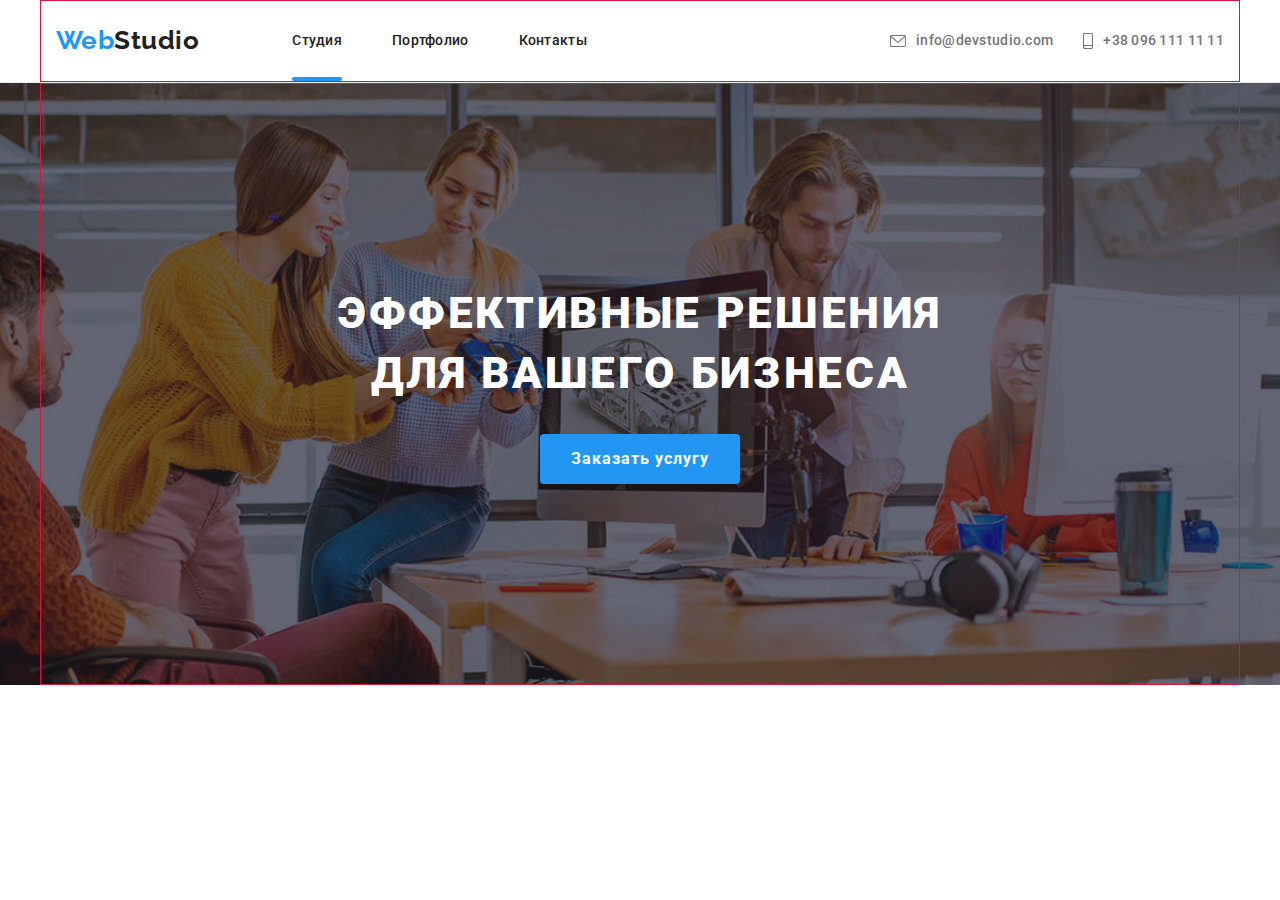
==== index.html @ 93c9d20c "hero adaptive styles finished" ====
<!DOCTYPE html>
<html lang="ru">
<head>
    <meta charset="UTF-8">
    <meta name="viewport" content="width=device-width, initial-scale=1.0">
    <link rel="stylesheet" href="https://cdnjs.cloudflare.com/ajax/libs/modern-normalize/1.0.0/modern-normalize.min.css">
    <link rel="preconnect" href="https://fonts.gstatic.com">
    <link href="https://fonts.googleapis.com/css2?family=Raleway:wght@700&family=Roboto:wght@400;500;700;900&display=swap"
        rel="stylesheet">
    <link rel="stylesheet" href="./css/main.min.css">
    <title>Web Studio</title>
</head>
<body>
    <header class="page-header">
        <div class="header-container container">
            <nav class="main-nav">
                <!-- lOGO -->
                <a class="logo header-logo link" href="./index.html"><span class="logo-span">Web</span>Studio</a>
                <!-- lOGO end -->
                <ul class="site-nav list">
                    <li class="nav-item">
                        <a class="link active" href="./index.html">Студия</a>
                    </li>
                    <li class="nav-item">
                        <a class="link" href="./portfolio.html">Портфолио</a>
                    </li>
                    <li class="nav-item">
                        <a class="link" href="#">Контакты</a>
                    </li>
                </ul>
            </nav>
            <ul class="contacts list">
                <li class="contacts-item">
                    <a class="header-contacts link" href="mailto:info@devstudio.com">
                        <svg class="contacts-icon envelope">
                            <use href="./images/sprite.svg#envelope"></use>
                        </svg>
                        info@devstudio.com
                    </a>
                </li>
                <li class="contacts-item">
                    <a class="header-contacts link" href="tel:+380961111111">
                        <svg class="contacts-icon smartphone">
                            <use href="./images/sprite.svg#smartphone"></use>
                        </svg>
                        +38 096 111 11 11
                    </a>
                </li>
            </ul>
            <button type="button" class="burger-btn" data-menu-button>
                <svg class="burger-icon">
                    <use href="./images/sprite.svg#mobile-burger-button"></use>
                </svg>
            </button>
            <!-- MOBILE MENU -->
            <div class="mobile-menu" data-menu>
                <button type="button" class="mobile-nav-close-btn" data-menu-close>
                    <svg class="mobile-nav-close-icon">
                        <use href="./images/sprite.svg#modal-close-btn"></use>
                    </svg>
                </button>
                <ul class="mobile-menu-nav list">
                    <li class="mobile-nav-item">
                        <a href="./index.html" class="link">Студия</a>
                    </li>
                    <li class="mobile-nav-item">
                        <a href="./portfolio.html" class="link">Портфолио</a>
                    </li>
                    <li class="mobile-nav-item">
                        <a href="#" class="link">Контакты</a>
                    </li>
                </ul>
                <div class="mobile-menu-bottom-wrapper">
                    <ul class="mobile-menu-contacts list">
                        <li class="mobile-contacts-item">
                            <a href="tel:+380961111111" class="link">+38 096 111 11 11</a>
                        </li>
                        <li class="mobile-contacts-item">
                            <a href="mailto:info@devstudio.com" class="link">info@devstudio.com</a>
                        </li>
                    </ul>
                    <ul class="mobile-menu-social-links list">
                        <li class="mobile-social-links-item">
                            <a href="#" class="link">Instagram</a>
                        </li>
                        <li class="mobile-social-links-item">
                            <a href="#" class="link">Twitter</a>
                        </li>
                        <li class="mobile-social-links-item">
                            <a href="#" class="link">Facebook</a>
                        </li>
                        <li class="mobile-social-links-item">
                            <a href="#" class="link">LinkedIn</a>
                        </li>
                    </ul>
                </div>
            </div>
            <!-- MOBILE MENU end -->
        </div>
    </header>
    <main class="page-main">
        <!-- HERO -->
        <section class="hero">
            <div class="hero-container container">
                <h1 class="hero-title">Эффективные решения для вашего бизнеса</h1>
                <button class="button" type="button" data-modal-open>Заказать услугу</button>
            </div>
        </section>
        <!-- HERO end -->

        <!-- ADVANTAGES -->
        <section class="section  visually-hidden">
            <div class="advantages-container container">
                <h2 class="visually-hidden">Наши преимущества</h2>
                <ul class="advantages list">
                    <li class="advantages-item">
                        <div class="advantages-icon-container">
                            <svg class="advantages-icon">
                                <use href="./images/sprite.svg#antenna"></use>
                            </svg>
                        </div>
                        <h3 class="title">Внимание к деталям</h3>
                        <p class="text">Идейные соображения, а также начало повседневной работы по формированию позиции.</p>
                    </li>
                    <li class="advantages-item">
                        <div class="advantages-icon-container">
                            <svg class="advantages-icon">
                                <use href="./images/sprite.svg#clock"></use>
                            </svg>
                        </div>
                        <h3 class="title">Пунктуальность</h3>
                        <p class="text">Задача организации, в особенности же рамки и место обучения кадров влечет за собой.</p>
                    </li>
                    <li class="advantages-item">
                        <div class="advantages-icon-container">
                            <svg class="advantages-icon">
                                <use href="./images/sprite.svg#diagram"></use>
                            </svg>
                        </div>
                        <h3 class="title">Планирование</h3>
                        <p class="text">Равным образом консультация с широким активом в значительной степени обуславливает.</p>
                    </li>
                    <li class="advantages-item">
                        <div class="advantages-icon-container">
                            <svg class="advantages-icon">
                                <use href="./images/sprite.svg#astronaut"></use>
                            </svg>
                        </div>
                        <h3 class="title">Современные технологии</h3>
                        <p class="text">Значимость этих проблем настолько очевидна, что реализация плановых заданий.</p>
                    </li>
                </ul>
            </div>
        </section>
            <!-- ADVANTAGES end -->

            <!-- WHAT WE DO -->
        <section class="section  visually-hidden">
            <div class="whatwedo-container container">
                <h2 class="section-title">Чем мы занимаемся</h2>
                <ul class="whatwedo list">
                    <li class="whatwedo-item">
                        <img src="./images/whatwedo/img-1.jpg" 
                        alt="человек пишет код на компьютере" 
                        width="370">
                        <p class="title">Десктопные приложения</p>
                    </li>
                    <li class="whatwedo-item">
                        <img src="./images/whatwedo/img-2.jpg"
                            alt="человек с телефоном и ноутбуком тестирует мобильную версию продукта" 
                            width="370">
                            <p class="title">Мобильные приложения</p>
                    </li>
                    <li class="whatwedo-item">
                        <img src="./images/whatwedo/img-3.jpg" 
                        alt="человек выбирает цвета из палитры на планшете" 
                        width="370">
                        <p class="title">Дизайнерские решения</p>
                    </li>
                </ul>
            </div>
        </section>
        <!-- WHAT WE DO end -->

        <!-- TEAM -->
        <section class="section team  visually-hidden">
            <div class="team-container container">
                <h2 class="section-title">Наша команда</h2>
                <ul class="team-list list">
                    <li class="team-item">
                        <img class="photo" src="./images/team/ihor.jpg" alt="фото Игоря" width="270" height="260">
                        <div class="team-description-wrapper">
                            <h3 class="title">Игорь Демьяненко</h3>
                            <p class="position" lang="en">Product Designer</p>
                            <ul class="social-links list">
                                <li class="social-links-item">
                                    <a href="#" class="social-link link">
                                        <svg class="social-icon">
                                            <use href="./images/sprite.svg#instagram"></use>
                                        </svg>
                                    </a>
                                </li>
                                <li class="social-links-item">
                                    <a href="#" class="social-link link">
                                        <svg class="social-icon">
                                            <use href="./images/sprite.svg#twitter"></use>
                                        </svg>
                                    </a>
                                </li>
                                <li class="social-links-item">
                                    <a href="#" class="social-link link">
                                        <svg class="social-icon">
                                            <use href="./images/sprite.svg#facebook"></use>
                                        </svg>
                                    </a>
                                </li>
                                <li class="social-links-item">
                                    <a href="#" class="social-link link">
                                        <svg class="social-icon">
                                            <use href="./images/sprite.svg#linkedin"></use>
                                        </svg>
                                    </a>
                                </li>
                            </ul>
                        </div>
                    </li>
                    <li class="team-item">
                        <img class="photo" src="./images/team/olga.jpg" alt="фото Ольги" width="270" height="260">
                        <div class="team-description-wrapper">
                            <h3 class="title">Ольга Репина</h3>
                            <p class="position" lang="en">Frontend Developer</p>
                            <ul class="social-links list">
                                <li class="social-links-item">
                                    <a href="#" class="social-link link">
                                        <svg class="social-icon">
                                            <use href="./images/sprite.svg#instagram"></use>
                                        </svg>
                                    </a>
                                </li>
                                <li class="social-links-item">
                                    <a href="#" class="social-link link">
                                        <svg class="social-icon">
                                            <use href="./images/sprite.svg#twitter"></use>
                                        </svg>
                                    </a>
                                </li>
                                <li class="social-links-item">
                                    <a href="#" class="social-link link">
                                        <svg class="social-icon">
                                            <use href="./images/sprite.svg#facebook"></use>
                                        </svg>
                                    </a>
                                </li>
                                <li class="social-links-item">
                                    <a href="#" class="social-link link">
                                        <svg class="social-icon">
                                            <use href="./images/sprite.svg#linkedin"></use>
                                        </svg>
                                    </a>
                                </li>
                            </ul>
                        </div>
                    </li>
                    <li class="team-item">
                        <img class="photo" src="./images/team/nikolay.jpg" alt="фото Николая" width="270" height="260">
                        <div class="team-description-wrapper">
                            <h3 class="title">Николай Тарасов</h3>
                            <p class="position" lang="en">Marketing</p>
                            <ul class="social-links list">
                                <li class="social-links-item">
                                    <a href="#" class="social-link link">
                                        <svg class="social-icon">
                                            <use href="./images/sprite.svg#instagram"></use>
                                        </svg>
                                    </a>
                                </li>
                                <li class="social-links-item">
                                    <a href="#" class="social-link link">
                                        <svg class="social-icon">
                                            <use href="./images/sprite.svg#twitter"></use>
                                        </svg>
                                    </a>
                                </li>
                                <li class="social-links-item">
                                    <a href="#" class="social-link link">
                                        <svg class="social-icon">
                                            <use href="./images/sprite.svg#facebook"></use>
                                        </svg>
                                    </a>
                                </li>
                                <li class="social-links-item">
                                    <a href="#" class="social-link link">
                                        <svg class="social-icon">
                                            <use href="./images/sprite.svg#linkedin"></use>
                                        </svg>
                                    </a>
                                </li>
                            </ul>
                        </div>
                    </li>
                    <li class="team-item">
                        <img class="photo" src="./images/team/michael.jpg" alt="фото Михаила" width="270" height="260">
                        <div class="team-description-wrapper">
                            <h3 class="title">Михаил Ермаков</h3>
                            <p class="position" lang="en">UI Designer</p>
                            <ul class="social-links list">
                                <li class="social-links-item">
                                    <a href="#" class="social-link link">
                                        <svg class="social-icon">
                                            <use href="./images/sprite.svg#instagram"></use>
                                        </svg>
                                    </a>
                                </li>
                                <li class="social-links-item">
                                    <a href="#" class="social-link link">
                                        <svg class="social-icon">
                                            <use href="./images/sprite.svg#twitter"></use>
                                        </svg>
                                    </a>
                                </li>
                                <li class="social-links-item">
                                    <a href="#" class="social-link link">
                                        <svg class="social-icon">
                                            <use href="./images/sprite.svg#facebook"></use>
                                        </svg>
                                    </a>
                                </li>
                                <li class="social-links-item">
                                    <a href="#" class="social-link link">
                                        <svg class="social-icon">
                                            <use href="./images/sprite.svg#linkedin"></use>
                                        </svg>
                                    </a>
                                </li>
                            </ul>
                        </div>
                    </li>
                </ul>
            </div>
        </section>
        <!-- TEAM end-->

        <!-- CLIENTS -->
        <section class="section  visually-hidden">
            <div class="clients-container container">
                <h2 class="section-title">Постоянные клиенты</h2>
                <ul class="clients list">
                    <li class="clients-item">
                        <a class="clients-icon-link link" href="#">
                            <svg class="clients-icon company-1">
                                <use href="./images/sprite.svg#clients-logo-1"></use>
                            </svg>
                        </a>
                    </li>
                    <li class="clients-item">
                        <a class="clients-icon-link link" href="#">
                            <svg class="clients-icon company-2">
                                <use href="./images/sprite.svg#clients-logo-2"></use>
                            </svg>
                        </a>
                    </li>
                    <li class="clients-item">
                        <a class="clients-icon-link link" href="#">
                            <svg class="clients-icon company-3">
                                <use href="./images/sprite.svg#clients-logo-3"></use>
                            </svg>
                        </a>
                    </li>
                    <li class="clients-item">
                        <a class="clients-icon-link link" href="#">
                            <svg class="clients-icon company-4">
                                <use href="./images/sprite.svg#clients-logo-4"></use>
                            </svg>
                        </a>
                    </li>
                    <li class="clients-item">
                        <a class="clients-icon-link link" href="#">
                            <svg class="clients-icon company-5">
                                <use href="./images/sprite.svg#clients-logo-5"></use>
                            </svg>
                        </a>
                    </li>
                    <li class="clients-item">
                        <a class="clients-icon-link link" href="#">
                            <svg class="clients-icon company-6">
                                <use href="./images/sprite.svg#clients-logo-6"></use>
                            </svg>
                        </a>
                    </li>
                </ul>
            </div>
        </section>
        <!-- CLIENTS end -->
    </main>
    <footer class="page-footer visually-hidden">
        <div class="footer-container container">
            <div class="footer-wrapper-contacts">
                <!-- lOGO -->
                <a class="logo footer-logo link" href="./index.html"><span class="logo-span">Web</span>Studio</a>
                <!-- lOGO end -->
                <address class="page-adress">
                    <p class="footer-adress item">г. Киев, пр-т Леси Украинки, 26</p>
                    <a class="footer-contacts link item" href="mailto:info@devstudio.com">info@devstudio.com</a>
                    <a class="footer-contacts link item" href="tel:+380961111111">+38 096 111 11 11</a>
                </address>
            </div>
            <div class="footer-wrapper-social">
                <p class="title">Присоединяйтесь</p>
                <ul class="social-links list">
                    <li class="social-links-item">
                        <a href="#" class="social-link link">
                            <svg class="social-icon">
                                <use href="./images/sprite.svg#instagram"></use>
                            </svg>
                        </a>
                    </li>
                    <li class="social-links-item">
                        <a href="#" class="social-link link">
                            <svg class="social-icon">
                                <use href="./images/sprite.svg#twitter"></use>
                            </svg>
                        </a>
                    </li>
                    <li class="social-links-item">
                        <a href="#" class="social-link link">
                            <svg class="social-icon">
                                <use href="./images/sprite.svg#facebook"></use>
                            </svg>
                        </a>
                    </li>
                    <li class="social-links-item">
                        <a href="#" class="social-link link">
                            <svg class="social-icon">
                                <use href="./images/sprite.svg#linkedin"></use>
                            </svg>
                        </a>
                    </li>
                </ul>
            </div>
            <form action="#" class="footer-subscribe-form">
                <label for="subscribe-email" class="title form-label">Подпишитесь на рассылку</label>
                <input 
                    class="form-input"
                    type="email" 
                    name="email" 
                    id="subscribe-email"
                    placeholder="E-mail"
                >
                <button type="submit" class="button">Подписаться</button>
            </form>
        </div>
    </footer>
    <!-- MODAL WINDOW -->
    <div class="backdrop is-hidden" data-modal>
        <div class="modal">
            <p class="call-to-action">Оставьте свои данные, мы вам перезвоним</p>
            <form class="modal-form" action="#">
                <label class="modal-form-input-label">
                    <span class="input-title">Имя</span>
                    <span class="modal-form-input-wrapper">
                        <input class="modal-form-input" type="text" name="user-name">
                        <svg class="modal-form-icon">
                            <use href="./images/sprite.svg#input-icon-person"></use>
                        </svg>
                    </span>
                </label>
                <label class="modal-form-input-label">
                    <span class="input-title">Телефон</span>
                    <span class="modal-form-input-wrapper">
                        <input class="modal-form-input" type="tel" name="user-phone">
                        <svg class="modal-form-icon">
                            <use href="./images/sprite.svg#input-icon-phone"></use>
                        </svg>
                    </span>
                </label>
                <label class="modal-form-input-label">
                    <span class="input-title">Почта</span>
                    <span class="modal-form-input-wrapper">
                        <input class="modal-form-input" type="email" name="user-email">
                        <svg class="modal-form-icon">
                            <use href="./images/sprite.svg#input-icon-email"></use>
                        </svg>
                    </span>
                </label>
                <label class="modal-form-textarea-label">
                    <span class="textarea-title">Комментарий</span>
                    <textarea class="modal-form-message" name="user-message" placeholder="Введите текст"></textarea>
                </label>
                <label class="modal-form-check-policy-label">
                    <input class="modal-form-check-policy visually-hidden" type="checkbox" name="user-policy">
                    <span class="modal-form-check-policy-title">
                        Соглашаюсь с рассылкой и принимаю &nbsp; <a class="modal-form-check-policy-link" href="#">Условия договора</a> 
                    </span>
                </label>
                <button class="button" type="submit">Отправить</button>
            </form>
            <button class="modal-close-btn" type="button" data-modal-close>
                <svg class="modal-close-icon">
                    <use href="./images/sprite.svg#modal-close-btn"></use>
                </svg>
            </button>
        </div>
    </div>
    <script src="./js/modal.js"></script>
    <script src="./js/mobile-menu.js"></script>
    
</body>
</html>
---- css/main.min.css ----
:root{--card-grid-gap: 30px;--outline: 1px solid crimson}.visually-hidden{position:absolute !important;clip:rect(1px 1px 1px 1px);clip:rect(1px, 1px, 1px, 1px);padding:0 !important;border:0 !important;height:1px !important;width:1px !important;overflow:hidden}img{display:block;max-width:100%}h1,h2,h3,h4,h5,h6,p{margin:0}ul,li{margin:0;padding:0}.list{list-style:none}.link{text-decoration:none}.page-adress{font-style:normal}body{margin:auto;color:#757575;background-color:#fff;font-weight:400;font-family:"Roboto",sans-serif;letter-spacing:0.03em}.container{width:100%;padding:0 15px;margin:0 auto;border:var(--outline)}@media screen and (min-width: 480px){.container{width:480px}}@media only screen and (min-width: 768px){.container{width:768px}}@media only screen and (min-width: 1200px){.container{width:1200px;padding-top:94px;padding-bottom:94px}}.header-container{display:-webkit-box;display:-ms-flexbox;display:flex;-webkit-box-align:center;-ms-flex-align:center;align-items:center;-webkit-box-pack:justify;-ms-flex-pack:justify;justify-content:space-between;padding-top:10px;padding-bottom:10px}@media only screen and (min-width: 768px){.header-container{padding-top:0;padding-bottom:0}}.hero-container{padding-top:118px;padding-bottom:118px;text-align:center}@media only screen and (min-width: 1200px){.hero-container{padding:200px 0}}.logo{font-family:"Raleway",sans-serif;font-weight:700;font-size:24px;line-height:1.17}@media only screen and (min-width: 1200px){.logo{font-size:26px;line-height:1.19}}.header-logo .logo-span,.footer-logo .logo-span{color:#2196f3}.header-logo{color:#212121;padding-top:6px;padding-bottom:6px}@media only screen and (min-width: 768px){.header-logo{margin-right:88px;padding-top:26px;padding-bottom:26px}}@media only screen and (min-width: 1200px){.header-logo{margin-right:93px;padding-top:24px;padding-bottom:25px}}.footer-logo{display:block;margin-bottom:20px;color:#fff}.button{display:inline-block;min-width:200px;min-height:50px;padding:10px;color:#fff;background-color:#2196f3;font-family:inherit;font-weight:700;font-size:16px;line-height:1.87;letter-spacing:0.06em;border:0;border-radius:4px;-webkit-box-shadow:0;box-shadow:0;-webkit-transition:-webkit-box-shadow 250ms cubic-bezier(0.4, 0, 0.2, 1);transition:-webkit-box-shadow 250ms cubic-bezier(0.4, 0, 0.2, 1);transition:box-shadow 250ms cubic-bezier(0.4, 0, 0.2, 1);transition:box-shadow 250ms cubic-bezier(0.4, 0, 0.2, 1), -webkit-box-shadow 250ms cubic-bezier(0.4, 0, 0.2, 1)}.button:hover,.button:focus{cursor:pointer;-webkit-box-shadow:0px 4px 4px rgba(0,0,0,0.15);box-shadow:0px 4px 4px rgba(0,0,0,0.15)}.modal-form .button{-ms-flex-item-align:center;-ms-grid-row-align:center;align-self:center}.filter-buttons .button{min-height:38px;padding:6px 22px;color:#212121;background-color:#f5f4fa;font-weight:500;font-size:16px;line-height:1.62;-webkit-box-shadow:0;box-shadow:0;-webkit-transition:color 250ms cubic-bezier(0.4, 0, 0.2, 1),background-color 250ms cubic-bezier(0.4, 0, 0.2, 1),-webkit-box-shadow 250ms cubic-bezier(0.4, 0, 0.2, 1);transition:color 250ms cubic-bezier(0.4, 0, 0.2, 1),background-color 250ms cubic-bezier(0.4, 0, 0.2, 1),-webkit-box-shadow 250ms cubic-bezier(0.4, 0, 0.2, 1);transition:color 250ms cubic-bezier(0.4, 0, 0.2, 1),background-color 250ms cubic-bezier(0.4, 0, 0.2, 1),box-shadow 250ms cubic-bezier(0.4, 0, 0.2, 1);transition:color 250ms cubic-bezier(0.4, 0, 0.2, 1),background-color 250ms cubic-bezier(0.4, 0, 0.2, 1),box-shadow 250ms cubic-bezier(0.4, 0, 0.2, 1),-webkit-box-shadow 250ms cubic-bezier(0.4, 0, 0.2, 1)}.filter-buttons .button:focus,.filter-buttons .button:hover{color:#fff;background-color:#2196f3;-webkit-box-shadow:0px 3px 1px rgba(0,0,0,0.1),0px 1px 2px rgba(0,0,0,0.08),0px 2px 2px rgba(0,0,0,0.12);box-shadow:0px 3px 1px rgba(0,0,0,0.1),0px 1px 2px rgba(0,0,0,0.08),0px 2px 2px rgba(0,0,0,0.12)}.social-links{display:-webkit-box;display:-ms-flexbox;display:flex;-webkit-box-pack:center;-ms-flex-pack:center;justify-content:center;-ms-flex-wrap:wrap;flex-wrap:wrap;margin-right:-10px}.social-links-item{width:44px;height:44px;margin-right:10px}.social-link{display:-webkit-box;display:-ms-flexbox;display:flex;-webkit-box-pack:center;-ms-flex-pack:center;justify-content:center;-webkit-box-align:center;-ms-flex-align:center;align-items:center;width:100%;height:100%;border-radius:50%}.team .social-link{color:#afb1b8;background-color:#fff;-webkit-transition:background-color 250ms cubic-bezier(0.4, 0, 0.2, 1),-webkit-transition 250ms cubic-bezier(0.4, 0, 0.2, 1);transition:background-color 250ms cubic-bezier(0.4, 0, 0.2, 1),-webkit-transition 250ms cubic-bezier(0.4, 0, 0.2, 1);transition:transition 250ms cubic-bezier(0.4, 0, 0.2, 1),background-color 250ms cubic-bezier(0.4, 0, 0.2, 1);transition:transition 250ms cubic-bezier(0.4, 0, 0.2, 1),background-color 250ms cubic-bezier(0.4, 0, 0.2, 1),-webkit-transition 250ms cubic-bezier(0.4, 0, 0.2, 1)}.social-link:hover,.social-link:focus{color:#fff;background-color:#2196f3}.page-footer .social-link{color:#fff;background-color:rgba(255,255,255,0.1);-webkit-transition:background-color 250ms cubic-bezier(0.4, 0, 0.2, 1);transition:background-color 250ms cubic-bezier(0.4, 0, 0.2, 1)}.page-footer .social-link:hover,.page-footer .social-link:focus{background-color:#2196f3}.social-icon{width:20px;height:20px;fill:currentColor}.section .section-title{margin-top:0;margin-bottom:50px;color:#212121;font-weight:700;font-size:36px;line-height:1.17;text-align:center}.advantages .title{margin-bottom:10px;color:#212121;font-weight:700;font-size:14px;line-height:1.14;text-transform:uppercase}.team .title{margin-bottom:10px;color:#212121;font-weight:500;font-size:16px;line-height:1.19;text-align:center}.page-footer .title{margin-bottom:20px;color:#fff;font-weight:700;font-size:14px;line-height:1.14;text-transform:uppercase}.project-list .title{color:#212121;font-weight:700;font-size:18px;line-height:2;letter-spacing:0.06em}.page-header{border-bottom:1px solid #ececec}.burger-btn,.mobile-nav-close-btn{display:-webkit-box;display:-ms-flexbox;display:flex;width:40px;height:40px;-webkit-box-pack:center;-ms-flex-pack:center;justify-content:center;-webkit-box-align:center;-ms-flex-align:center;align-items:center;background-color:transparent;border:0;-webkit-box-shadow:0;box-shadow:0}.burger-btn:focus,.burger-btn:hover,.mobile-nav-close-btn:focus,.mobile-nav-close-btn:hover{color:#2196f3;cursor:pointer}.burger-btn{color:#000000}@media only screen and (min-width: 768px){.burger-btn{display:none}}.burger-icon{width:24px;height:16px;fill:currentColor}.mobile-menu{position:absolute;top:0;left:50%;-webkit-transform:translateX(-50%) translateY(-100%);transform:translateX(-50%) translateY(-100%);z-index:100;display:-webkit-box;display:-ms-flexbox;display:flex;-webkit-box-orient:vertical;-webkit-box-direction:normal;-ms-flex-direction:column;flex-direction:column;-webkit-box-pack:justify;-ms-flex-pack:justify;justify-content:space-between;width:100%;max-width:480px;height:100vh;padding:48px 40px;font-weight:500;letter-spacing:0.02em;color:#212121;background-color:#fff;border:var(--outline);overflow-x:scroll;opacity:0;-webkit-transition:opacity 250ms cubic-bezier(0.4, 0, 0.2, 1),-webkit-transform 250ms cubic-bezier(0.4, 0, 0.2, 1);transition:opacity 250ms cubic-bezier(0.4, 0, 0.2, 1),-webkit-transform 250ms cubic-bezier(0.4, 0, 0.2, 1);transition:opacity 250ms cubic-bezier(0.4, 0, 0.2, 1),transform 250ms cubic-bezier(0.4, 0, 0.2, 1);transition:opacity 250ms cubic-bezier(0.4, 0, 0.2, 1),transform 250ms cubic-bezier(0.4, 0, 0.2, 1),-webkit-transform 250ms cubic-bezier(0.4, 0, 0.2, 1)}.mobile-menu.is-open{-webkit-transform:translateX(-50%) translateY(0);transform:translateX(-50%) translateY(0);opacity:1}.mobile-menu .link{color:inherit}.mobile-menu-nav{font-size:40px;line-height:1.18}.mobile-menu-nav .link:focus,.mobile-menu-nav .link:hover{color:#2196f3}.mobile-nav-item{margin-bottom:32px}.mobile-menu-contacts{margin-bottom:64px;font-size:24px;line-height:1.17;color:#757575}.mobile-contacts-item{margin-bottom:32px}.mobile-contacts-item:first-child{font-size:34px;line-height:1.18;color:#2196f3}.mobile-menu-social-links{display:-webkit-box;display:-ms-flexbox;display:flex;color:#2196f3}.mobile-social-links-item:not(:last-child){padding-right:10px;border:1px solid rgba(33,33,33,0.2)}.mobile-social-links-item:not(:first-child){padding-left:10px}.mobile-nav-close-btn{position:absolute;right:15px;top:10px;color:inherit}.mobile-nav-close-btn:focus{color:#2196f3}.mobile-nav-close-icon{width:19px;height:19px;fill:currentColor}.main-nav{display:-webkit-box;display:-ms-flexbox;display:flex;-webkit-box-align:center;-ms-flex-align:center;align-items:center}.site-nav{display:none}@media only screen and (min-width: 768px){.site-nav{display:-webkit-box;display:-ms-flexbox;display:flex}.site-nav .active{color:#2196f3}.site-nav .link{display:block;padding-top:32px;padding-bottom:32px;color:#212121;font-weight:500;font-size:14px;line-height:1.14;letter-spacing:0.02em;-webkit-transition:color 250ms cubic-bezier(0.4, 0, 0.2, 1);transition:color 250ms cubic-bezier(0.4, 0, 0.2, 1)}.site-nav .link:hover,.site-nav .link:focus{color:#2196f3}}.nav-item{position:relative}.nav-item:not(:last-child){margin-right:50px}.nav-item .link::after{position:absolute;bottom:0;left:0;content:'';opacity:0;width:100%;height:4px;background-color:#2196f3;border-radius:2px}.nav-item .active.link::after{opacity:1}.contacts{display:none}@media only screen and (min-width: 768px){.contacts{display:-webkit-box;display:-ms-flexbox;display:flex;-webkit-box-orient:vertical;-webkit-box-direction:normal;-ms-flex-direction:column;flex-direction:column;-webkit-box-pack:center;-ms-flex-pack:center;justify-content:center}}@media only screen and (min-width: 1200px){.contacts{-webkit-box-orient:initial;-webkit-box-direction:initial;-ms-flex-direction:initial;flex-direction:initial}}@media only screen and (min-width: 1200px){.contacts-item:not(:last-child){margin-right:30px}}@media only screen and (min-width: 768px){.contacts-icon{display:-webkit-box;display:-ms-flexbox;display:flex;-webkit-box-pack:center;-ms-flex-pack:center;justify-content:center;-webkit-box-align:center;-ms-flex-align:center;align-items:center;margin-right:10px;fill:currentColor}.contacts-icon.envelope{width:16px;height:12px}.contacts-icon.smartphone{width:10px;height:16px}}@media only screen and (min-width: 768px){.header-contacts{display:-webkit-box;display:-ms-flexbox;display:flex;-webkit-box-align:center;-ms-flex-align:center;align-items:center;padding-top:5px;padding-bottom:5px;color:#757575;font-weight:500;font-size:14px;line-height:1.14;letter-spacing:0.02em;-webkit-transition:color 250ms cubic-bezier(0.4, 0, 0.2, 1);transition:color 250ms cubic-bezier(0.4, 0, 0.2, 1)}.header-contacts:hover,.header-contacts:focus{color:#2196f3}}@media only screen and (min-width: 1200px){.header-contacts{padding-top:30px;padding-bottom:30px}}.hero{margin:0 auto;color:#fff;background-color:#2f303a;background-image:-webkit-gradient(linear, left top, left bottom, from(rgba(47,48,58,0.4)), to(rgba(47,48,58,0.4))),url("../images/hero/mobile-hero-bg.jpg");background-image:linear-gradient(rgba(47,48,58,0.4), rgba(47,48,58,0.4)),url("../images/hero/mobile-hero-bg.jpg");background-size:cover;background-position:center;background-repeat:no-repeat}@media screen and (min-device-pixel-ratio: 2), screen and (-webkit-min-device-pixel-ratio: 2), screen and (min-resolution: 192dpi), screen and (min-resolution: 2dppx){.hero{background-image:-webkit-gradient(linear, left top, left bottom, from(rgba(47,48,58,0.4)), to(rgba(47,48,58,0.4))),url("../images/hero/mobile-hero-bg@2x.jpg");background-image:linear-gradient(rgba(47,48,58,0.4), rgba(47,48,58,0.4)),url("../images/hero/mobile-hero-bg@2x.jpg")}}@media only screen and (min-width: 768px){.hero{background-image:-webkit-gradient(linear, left top, left bottom, from(rgba(47,48,58,0.4)), to(rgba(47,48,58,0.4))),url("../images/hero/tablet-hero-bg.jpg");background-image:linear-gradient(rgba(47,48,58,0.4), rgba(47,48,58,0.4)),url("../images/hero/tablet-hero-bg.jpg")}}@media screen and (min-device-pixel-ratio: 2) and (min-width: 768px), screen and (-webkit-min-device-pixel-ratio: 2) and (min-width: 768px), screen and (min-resolution: 192dpi) and (min-width: 768px), screen and (min-resolution: 2dppx) and (min-width: 768px){.hero{background-image:-webkit-gradient(linear, left top, left bottom, from(rgba(47,48,58,0.4)), to(rgba(47,48,58,0.4))),url("../images/hero/tablet-hero-bg@2x.jpg");background-image:linear-gradient(rgba(47,48,58,0.4), rgba(47,48,58,0.4)),url("../images/hero/tablet-hero-bg@2x.jpg")}}@media only screen and (min-width: 1200px){.hero{background-image:-webkit-gradient(linear, left top, left bottom, from(rgba(47,48,58,0.4)), to(rgba(47,48,58,0.4))),url("../images/hero/desktop-hero-bg.jpg");background-image:linear-gradient(rgba(47,48,58,0.4), rgba(47,48,58,0.4)),url("../images/hero/desktop-hero-bg.jpg")}}@media screen and (min-device-pixel-ratio: 2) and (min-width: 1200px), screen and (-webkit-min-device-pixel-ratio: 2) and (min-width: 1200px), screen and (min-resolution: 192dpi) and (min-width: 1200px), screen and (min-resolution: 2dppx) and (min-width: 1200px){.hero{background-image:-webkit-gradient(linear, left top, left bottom, from(rgba(47,48,58,0.4)), to(rgba(47,48,58,0.4))),url("../images/hero/desktop-hero-bg@2x.jpg");background-image:linear-gradient(rgba(47,48,58,0.4), rgba(47,48,58,0.4)),url("../images/hero/desktop-hero-bg@2x.jpg")}}.hero-title{max-width:360px;margin-left:auto;margin-right:auto;margin-bottom:30px;font-weight:900;font-size:26px;line-height:1.62;letter-spacing:0.06em;text-transform:uppercase;letter-spacing:0.06em}@media only screen and (min-width: 1200px){.hero-title{max-width:700px;font-weight:900;font-size:44px;line-height:1.36}}.advantages{display:-webkit-box;display:-ms-flexbox;display:flex;-ms-flex-wrap:wrap;flex-wrap:wrap;margin-right:calc(-1 * var(--card-grid-gap));margin-bottom:calc(-1 * var(--card-grid-gap))}.advantages .text{font-size:14px;line-height:1.71}.advantages-item{width:calc(100% / 4 - var(--card-grid-gap));margin-right:var(--card-grid-gap);margin-bottom:var(--card-grid-gap)}.advantages-icon-container{display:-webkit-box;display:-ms-flexbox;display:flex;width:100%;height:120px;-webkit-box-pack:center;-ms-flex-pack:center;justify-content:center;-webkit-box-align:center;-ms-flex-align:center;align-items:center;margin-bottom:30px;background-color:#f5f4fa;border-radius:4px}.advantages-icon{width:70px;height:70px}.whatwedo{display:-webkit-box;display:-ms-flexbox;display:flex;-ms-flex-wrap:wrap;flex-wrap:wrap;margin-right:calc(-1 * var(--card-grid-gap));margin-bottom:calc(-1 * var(--card-grid-gap))}.whatwedo-item{position:relative;width:calc(100% / 3 - var(--card-grid-gap));margin-right:var(--card-grid-gap);margin-bottom:var(--card-grid-gap)}.whatwedo .title{position:absolute;bottom:0;width:100%;padding:27px 15px;background-color:rgba(47,48,58,0.8);color:#fff;font-weight:700;font-size:14px;line-height:1.14;text-align:center;text-transform:uppercase}.team{background-color:#f5f4fa}.team-list{display:-webkit-box;display:-ms-flexbox;display:flex;-ms-flex-wrap:wrap;flex-wrap:wrap;margin-right:calc(-1 * var(--card-grid-gap));margin-bottom:calc(-1 * var(--card-grid-gap))}.team-item{width:calc(100% / 4 - var(--card-grid-gap));margin-right:var(--card-grid-gap);margin-bottom:var(--card-grid-gap);background-color:#fff;border-radius:0 0 4px 4px;-webkit-box-shadow:0px 1px 3px rgba(0,0,0,0.12),0px 1px 1px rgba(0,0,0,0.14),0px 2px 1px rgba(0,0,0,0.2);box-shadow:0px 1px 3px rgba(0,0,0,0.12),0px 1px 1px rgba(0,0,0,0.14),0px 2px 1px rgba(0,0,0,0.2)}.team-description-wrapper{padding-top:30px;padding-bottom:30px;padding-left:15px;padding-right:15px}.team .position{margin-bottom:16px;font-size:16px;line-height:1.19;text-align:center}.clients{display:-webkit-box;display:-ms-flexbox;display:flex;margin-right:calc(-1 * var(--card-grid-gap));-webkit-box-align:center;-ms-flex-align:center;align-items:center}.clients-item{width:calc(100% / 6 - var(--card-grid-gap));height:90px;margin-right:var(--card-grid-gap);color:#757575}.clients-icon-link{display:-webkit-box;display:-ms-flexbox;display:flex;-webkit-box-pack:center;-ms-flex-pack:center;justify-content:center;-webkit-box-align:center;-ms-flex-align:center;align-items:center;width:100%;height:100%;color:#afb1b8;border:1px solid #afb1b8;border-radius:4px;-webkit-transition:color 250ms cubic-bezier(0.4, 0, 0.2, 1),border 250ms cubic-bezier(0.4, 0, 0.2, 1);transition:color 250ms cubic-bezier(0.4, 0, 0.2, 1),border 250ms cubic-bezier(0.4, 0, 0.2, 1)}.clients-icon-link:hover,.clients-icon-link:focus{color:#2196f3;border:1px solid #2196f3}.clients-icon{width:80px;height:50px;fill:currentColor}.clients-icon.company-1{width:44px;height:49px}.clients-icon.company-2{width:40px;height:52px}.clients-icon.company-3{width:41px;height:43px}.clients-icon.company-4{width:80px;height:42px}.clients-icon.company-5{width:59px;height:47px}.clients-icon.company-6{width:88px;height:45px}.page-footer{color:#fff;background-color:#2f303a}.page-adress{min-width:231px}.page-adress .item:not(:last-child){margin-bottom:9px}.footer-adress{font-size:14px;line-height:1.71}.footer-contacts{display:block;color:rgba(255,255,255,0.6);font-size:14px;line-height:1.71;letter-spacing:0.03em;-webkit-transition:color 250ms cubic-bezier(0.4, 0, 0.2, 1);transition:color 250ms cubic-bezier(0.4, 0, 0.2, 1)}.footer-contacts:hover,.footer-contacts:focus{color:#2196f3}.footer-subscribe-form .form-label{display:block}.footer-subscribe-form .form-input{min-width:358px;min-height:50px;margin-right:12px;padding-left:16px;background-color:transparent;color:#fff;font-size:16px;line-height:1.25;letter-spacing:0.03em;border:1px solid rgba(255,255,255,0.3);border-radius:4px}.footer-subscribe-form .form-input::-webkit-input-placeholder{color:rgba(255,255,255,0.6)}.footer-subscribe-form .form-input:-ms-input-placeholder{color:rgba(255,255,255,0.6)}.footer-subscribe-form .form-input::-ms-input-placeholder{color:rgba(255,255,255,0.6)}.footer-subscribe-form .form-input::placeholder{color:rgba(255,255,255,0.6)}.filter-buttons{display:-webkit-box;display:-ms-flexbox;display:flex;-webkit-box-pack:center;-ms-flex-pack:center;justify-content:center;margin-bottom:50px}.filter-item:not(:last-child){margin-right:8px}.project-list{display:-webkit-box;display:-ms-flexbox;display:flex;-ms-flex-wrap:wrap;flex-wrap:wrap;margin-right:calc(-1 * var(--card-grid-gap));margin-bottom:calc(-1 * var(--card-grid-gap))}.project-item{-ms-flex-preferred-size:calc(100% / 3 - var(--card-grid-gap));flex-basis:calc(100% / 3 - var(--card-grid-gap));margin-right:var(--card-grid-gap);margin-bottom:var(--card-grid-gap);border:1px solid #eeeeee}.project-item .link{display:block;-webkit-box-shadow:0;box-shadow:0;-webkit-transition:-webkit-box-shadow 250ms cubic-bezier(0.4, 0, 0.2, 1);transition:-webkit-box-shadow 250ms cubic-bezier(0.4, 0, 0.2, 1);transition:box-shadow 250ms cubic-bezier(0.4, 0, 0.2, 1);transition:box-shadow 250ms cubic-bezier(0.4, 0, 0.2, 1), -webkit-box-shadow 250ms cubic-bezier(0.4, 0, 0.2, 1)}.project-item .link:hover,.project-item .link:focus{-webkit-box-shadow:0px 1px 1px rgba(0,0,0,0.12),0px 4px 4px rgba(0,0,0,0.06),1px 4px 6px rgba(0,0,0,0.16);box-shadow:0px 1px 1px rgba(0,0,0,0.12),0px 4px 4px rgba(0,0,0,0.06),1px 4px 6px rgba(0,0,0,0.16)}.project-list .description{color:#757575;font-size:16px;line-height:1.87}.project-description-wrapper{padding:20px 24px;background-color:#fff}.project-photo-wrapper{position:relative;overflow:hidden}.project-item .overlay{position:absolute;left:0;top:0;-webkit-transform:translateY(100%);transform:translateY(100%);display:-webkit-box;display:-ms-flexbox;display:flex;-webkit-box-align:center;-ms-flex-align:center;align-items:center;width:100%;height:100%;padding:24px;color:#fff;background-color:rgba(33,150,243,0.9);font-size:18px;line-height:1.56;text-align:center;-webkit-transition:-webkit-transform 250ms cubic-bezier(0.4, 0, 0.2, 1);transition:-webkit-transform 250ms cubic-bezier(0.4, 0, 0.2, 1);transition:transform 250ms cubic-bezier(0.4, 0, 0.2, 1);transition:transform 250ms cubic-bezier(0.4, 0, 0.2, 1), -webkit-transform 250ms cubic-bezier(0.4, 0, 0.2, 1)}.project-item .link:hover .overlay,.project-item .link:focus .overlay{-webkit-transform:translateY(0);transform:translateY(0)}.backdrop{position:fixed;top:0;left:0;width:100%;height:100%;background-color:rgba(0,0,0,0.2);opacity:1;-webkit-transform:scale(1);transform:scale(1);-webkit-transition:opacity 250ms cubic-bezier(0.4, 0, 0.2, 1),-webkit-transform 250ms cubic-bezier(0.4, 0, 0.2, 1);transition:opacity 250ms cubic-bezier(0.4, 0, 0.2, 1),-webkit-transform 250ms cubic-bezier(0.4, 0, 0.2, 1);transition:opacity 250ms cubic-bezier(0.4, 0, 0.2, 1),transform 250ms cubic-bezier(0.4, 0, 0.2, 1);transition:opacity 250ms cubic-bezier(0.4, 0, 0.2, 1),transform 250ms cubic-bezier(0.4, 0, 0.2, 1),-webkit-transform 250ms cubic-bezier(0.4, 0, 0.2, 1)}.modal{position:absolute;top:50%;left:50%;-webkit-transform:translate(-50%, -50%) scale(1);transform:translate(-50%, -50%) scale(1);width:528px;height:581px;padding:40px;background-color:#fff;-webkit-box-shadow:0px 1px 3px rgba(0,0,0,0.12),0px 1px 1px rgba(0,0,0,0.14),0px 2px 1px rgba(0,0,0,0.2);box-shadow:0px 1px 3px rgba(0,0,0,0.12),0px 1px 1px rgba(0,0,0,0.14),0px 2px 1px rgba(0,0,0,0.2);border-radius:4px;-webkit-transition:-webkit-transform 250ms cubic-bezier(0.4, 0, 0.2, 1);transition:-webkit-transform 250ms cubic-bezier(0.4, 0, 0.2, 1);transition:transform 250ms cubic-bezier(0.4, 0, 0.2, 1);transition:transform 250ms cubic-bezier(0.4, 0, 0.2, 1), -webkit-transform 250ms cubic-bezier(0.4, 0, 0.2, 1)}.backdrop.is-hidden .modal{-webkit-transform:translate(-50%, -50%) scale(0.9);transform:translate(-50%, -50%) scale(0.9)}.modal .call-to-action{margin:0 auto;margin-bottom:12px;color:#212121;font-weight:700;font-size:20px;line-height:1.15}.modal-form{display:-webkit-box;display:-ms-flexbox;display:flex;-webkit-box-orient:vertical;-webkit-box-direction:normal;-ms-flex-direction:column;flex-direction:column}.modal-form-input-wrapper{display:block;position:relative}.modal-form-input-label{margin-bottom:10px}.modal-form .input-title,.modal-form .textarea-title{display:block;margin-bottom:4px;font-size:12px;line-height:1.17;letter-spacing:0.01em}.modal-form-input{display:block;height:40px;width:100%;padding-left:42px;border:1px solid rgba(33,33,33,0.2);border-radius:4px;-webkit-transition:border 250ms cubic-bezier(0.4, 0, 0.2, 1);transition:border 250ms cubic-bezier(0.4, 0, 0.2, 1)}.modal-form-input:focus,.modal-form-input:hover{cursor:pointer;outline:none;border:1px solid #2196f3}.modal-form-icon{position:absolute;top:50%;left:12px;-webkit-transform:translateY(-50%);transform:translateY(-50%);width:18px;height:18px;fill:#212121;-webkit-transition:fill 250ms cubic-bezier(0.4, 0, 0.2, 1);transition:fill 250ms cubic-bezier(0.4, 0, 0.2, 1)}.modal-form-input:focus+.modal-form-icon,.modal-form-input:hover+.modal-form-icon{fill:#2196f3}.modal-form-textarea-label{margin-bottom:20px}.modal-form-message{display:block;height:120px;width:100%;padding:12px 16px;resize:none;border:1px solid rgba(33,33,33,0.2);border-radius:4px;-webkit-transition:border 250ms cubic-bezier(0.4, 0, 0.2, 1);transition:border 250ms cubic-bezier(0.4, 0, 0.2, 1)}.modal-form-message::-webkit-input-placeholder{font-size:12px;line-height:1.17;letter-spacing:0.01em;color:rgba(117,117,117,0.5)}.modal-form-message:-ms-input-placeholder{font-size:12px;line-height:1.17;letter-spacing:0.01em;color:rgba(117,117,117,0.5)}.modal-form-message::-ms-input-placeholder{font-size:12px;line-height:1.17;letter-spacing:0.01em;color:rgba(117,117,117,0.5)}.modal-form-message::placeholder{font-size:12px;line-height:1.17;letter-spacing:0.01em;color:rgba(117,117,117,0.5)}.modal-form-message:focus,.modal-form-message:hover{cursor:pointer;outline:none;border:1px solid #2196f3}.modal-form-check-policy-label{font-size:14px;line-height:1.71;margin-bottom:30px}.modal-form-check-policy-title{display:-webkit-box;display:-ms-flexbox;display:flex;-webkit-box-align:center;-ms-flex-align:center;align-items:center;-ms-flex-wrap:wrap;flex-wrap:wrap;font-size:14px;line-height:1.71}.modal-form-check-policy-title::before{content:'';display:inline-block;width:16px;height:15px;margin-right:7px;background-image:url("../images/modal-window/checkbox.svg");-webkit-transition:background-image 250ms cubic-bezier(0.4, 0, 0.2, 1);transition:background-image 250ms cubic-bezier(0.4, 0, 0.2, 1)}.modal-form-check-policy:checked+.modal-form-check-policy-title::before{background-image:url("../images/modal-window/checkbox-checked.svg")}.modal-form-check-policy:focus+.modal-form-check-policy-title::before{outline:1px solid #2f303a}.modal-form-check-policy-link{color:#2196f3}.modal-close-btn{position:absolute;top:8px;right:8px;width:30px;height:30px;border:1px solid rgba(0,0,0,0.1);border-radius:50%;cursor:pointer}.modal-close-icon{width:11px;height:11px;margin:auto}.is-hidden{opacity:0;-webkit-transform:scale(0);transform:scale(0);pointer-events:none}
/*# sourceMappingURL=main.min.css.map */
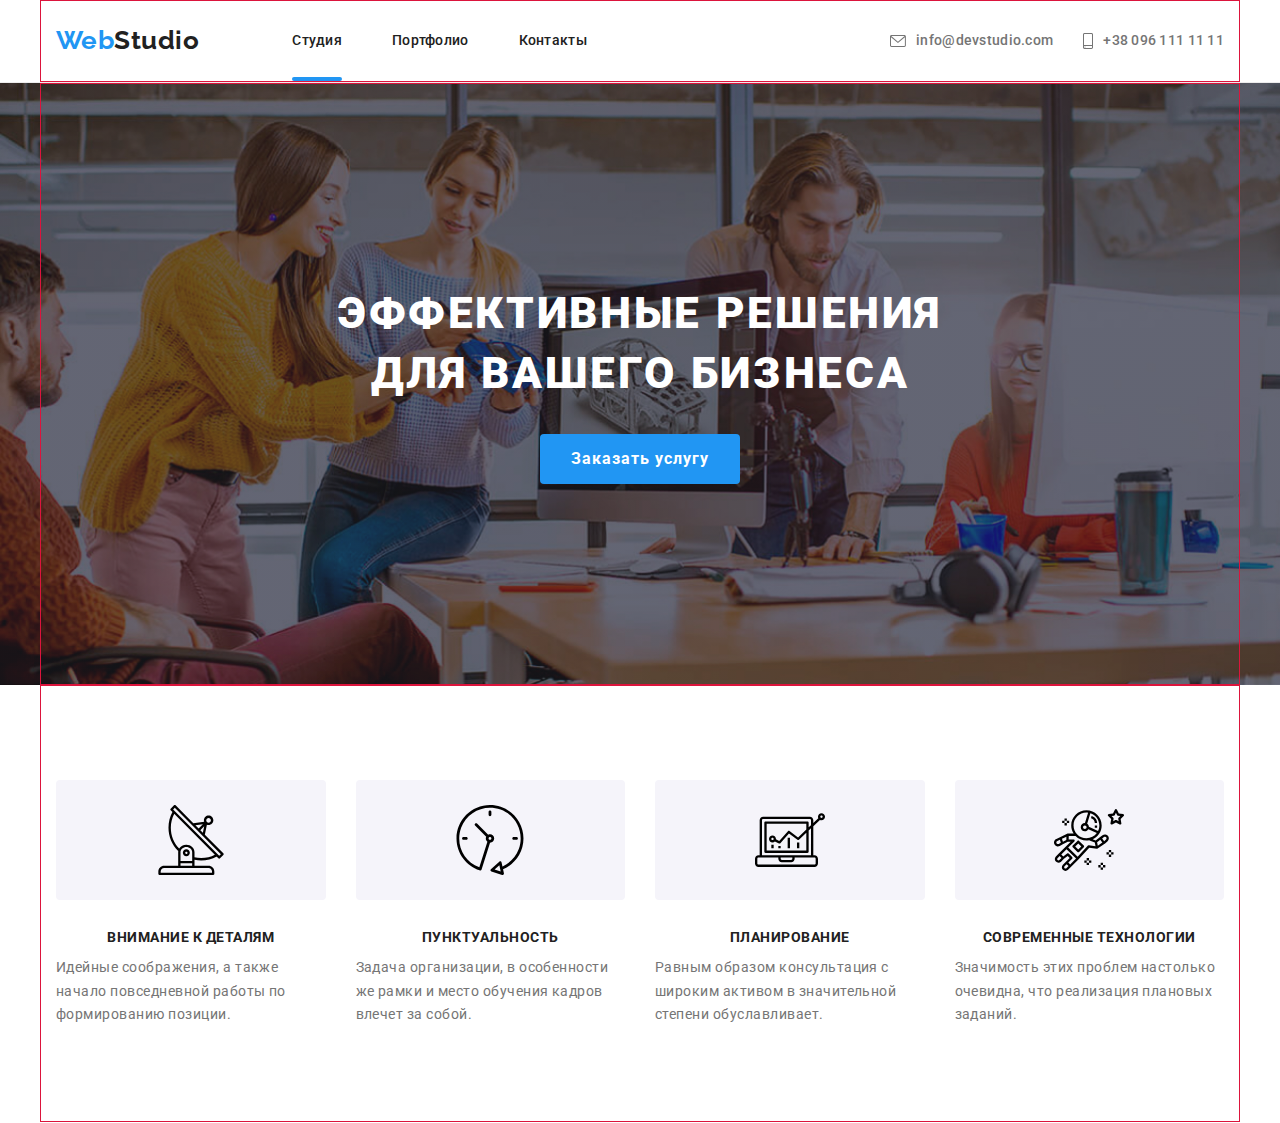
==== commit 99182af7: "advantage adaptive styles finished" ====
--- a/index.html
+++ b/index.html
@@ -109,7 +109,7 @@
         <!-- HERO end -->
 
         <!-- ADVANTAGES -->
-        <section class="section  visually-hidden">
+        <section class="section">
             <div class="advantages-container container">
                 <h2 class="visually-hidden">Наши преимущества</h2>
                 <ul class="advantages list">
--- a/css/main.min.css
+++ b/css/main.min.css
@@ -1,2 +1,2 @@
-:root{--card-grid-gap: 30px;--outline: 1px solid crimson}.visually-hidden{position:absolute !important;clip:rect(1px 1px 1px 1px);clip:rect(1px, 1px, 1px, 1px);padding:0 !important;border:0 !important;height:1px !important;width:1px !important;overflow:hidden}img{display:block;max-width:100%}h1,h2,h3,h4,h5,h6,p{margin:0}ul,li{margin:0;padding:0}.list{list-style:none}.link{text-decoration:none}.page-adress{font-style:normal}body{margin:auto;color:#757575;background-color:#fff;font-weight:400;font-family:"Roboto",sans-serif;letter-spacing:0.03em}.container{width:100%;padding:0 15px;margin:0 auto;border:var(--outline)}@media screen and (min-width: 480px){.container{width:480px}}@media only screen and (min-width: 768px){.container{width:768px}}@media only screen and (min-width: 1200px){.container{width:1200px;padding-top:94px;padding-bottom:94px}}.header-container{display:-webkit-box;display:-ms-flexbox;display:flex;-webkit-box-align:center;-ms-flex-align:center;align-items:center;-webkit-box-pack:justify;-ms-flex-pack:justify;justify-content:space-between;padding-top:10px;padding-bottom:10px}@media only screen and (min-width: 768px){.header-container{padding-top:0;padding-bottom:0}}.hero-container{padding-top:118px;padding-bottom:118px;text-align:center}@media only screen and (min-width: 1200px){.hero-container{padding:200px 0}}.logo{font-family:"Raleway",sans-serif;font-weight:700;font-size:24px;line-height:1.17}@media only screen and (min-width: 1200px){.logo{font-size:26px;line-height:1.19}}.header-logo .logo-span,.footer-logo .logo-span{color:#2196f3}.header-logo{color:#212121;padding-top:6px;padding-bottom:6px}@media only screen and (min-width: 768px){.header-logo{margin-right:88px;padding-top:26px;padding-bottom:26px}}@media only screen and (min-width: 1200px){.header-logo{margin-right:93px;padding-top:24px;padding-bottom:25px}}.footer-logo{display:block;margin-bottom:20px;color:#fff}.button{display:inline-block;min-width:200px;min-height:50px;padding:10px;color:#fff;background-color:#2196f3;font-family:inherit;font-weight:700;font-size:16px;line-height:1.87;letter-spacing:0.06em;border:0;border-radius:4px;-webkit-box-shadow:0;box-shadow:0;-webkit-transition:-webkit-box-shadow 250ms cubic-bezier(0.4, 0, 0.2, 1);transition:-webkit-box-shadow 250ms cubic-bezier(0.4, 0, 0.2, 1);transition:box-shadow 250ms cubic-bezier(0.4, 0, 0.2, 1);transition:box-shadow 250ms cubic-bezier(0.4, 0, 0.2, 1), -webkit-box-shadow 250ms cubic-bezier(0.4, 0, 0.2, 1)}.button:hover,.button:focus{cursor:pointer;-webkit-box-shadow:0px 4px 4px rgba(0,0,0,0.15);box-shadow:0px 4px 4px rgba(0,0,0,0.15)}.modal-form .button{-ms-flex-item-align:center;-ms-grid-row-align:center;align-self:center}.filter-buttons .button{min-height:38px;padding:6px 22px;color:#212121;background-color:#f5f4fa;font-weight:500;font-size:16px;line-height:1.62;-webkit-box-shadow:0;box-shadow:0;-webkit-transition:color 250ms cubic-bezier(0.4, 0, 0.2, 1),background-color 250ms cubic-bezier(0.4, 0, 0.2, 1),-webkit-box-shadow 250ms cubic-bezier(0.4, 0, 0.2, 1);transition:color 250ms cubic-bezier(0.4, 0, 0.2, 1),background-color 250ms cubic-bezier(0.4, 0, 0.2, 1),-webkit-box-shadow 250ms cubic-bezier(0.4, 0, 0.2, 1);transition:color 250ms cubic-bezier(0.4, 0, 0.2, 1),background-color 250ms cubic-bezier(0.4, 0, 0.2, 1),box-shadow 250ms cubic-bezier(0.4, 0, 0.2, 1);transition:color 250ms cubic-bezier(0.4, 0, 0.2, 1),background-color 250ms cubic-bezier(0.4, 0, 0.2, 1),box-shadow 250ms cubic-bezier(0.4, 0, 0.2, 1),-webkit-box-shadow 250ms cubic-bezier(0.4, 0, 0.2, 1)}.filter-buttons .button:focus,.filter-buttons .button:hover{color:#fff;background-color:#2196f3;-webkit-box-shadow:0px 3px 1px rgba(0,0,0,0.1),0px 1px 2px rgba(0,0,0,0.08),0px 2px 2px rgba(0,0,0,0.12);box-shadow:0px 3px 1px rgba(0,0,0,0.1),0px 1px 2px rgba(0,0,0,0.08),0px 2px 2px rgba(0,0,0,0.12)}.social-links{display:-webkit-box;display:-ms-flexbox;display:flex;-webkit-box-pack:center;-ms-flex-pack:center;justify-content:center;-ms-flex-wrap:wrap;flex-wrap:wrap;margin-right:-10px}.social-links-item{width:44px;height:44px;margin-right:10px}.social-link{display:-webkit-box;display:-ms-flexbox;display:flex;-webkit-box-pack:center;-ms-flex-pack:center;justify-content:center;-webkit-box-align:center;-ms-flex-align:center;align-items:center;width:100%;height:100%;border-radius:50%}.team .social-link{color:#afb1b8;background-color:#fff;-webkit-transition:background-color 250ms cubic-bezier(0.4, 0, 0.2, 1),-webkit-transition 250ms cubic-bezier(0.4, 0, 0.2, 1);transition:background-color 250ms cubic-bezier(0.4, 0, 0.2, 1),-webkit-transition 250ms cubic-bezier(0.4, 0, 0.2, 1);transition:transition 250ms cubic-bezier(0.4, 0, 0.2, 1),background-color 250ms cubic-bezier(0.4, 0, 0.2, 1);transition:transition 250ms cubic-bezier(0.4, 0, 0.2, 1),background-color 250ms cubic-bezier(0.4, 0, 0.2, 1),-webkit-transition 250ms cubic-bezier(0.4, 0, 0.2, 1)}.social-link:hover,.social-link:focus{color:#fff;background-color:#2196f3}.page-footer .social-link{color:#fff;background-color:rgba(255,255,255,0.1);-webkit-transition:background-color 250ms cubic-bezier(0.4, 0, 0.2, 1);transition:background-color 250ms cubic-bezier(0.4, 0, 0.2, 1)}.page-footer .social-link:hover,.page-footer .social-link:focus{background-color:#2196f3}.social-icon{width:20px;height:20px;fill:currentColor}.section .section-title{margin-top:0;margin-bottom:50px;color:#212121;font-weight:700;font-size:36px;line-height:1.17;text-align:center}.advantages .title{margin-bottom:10px;color:#212121;font-weight:700;font-size:14px;line-height:1.14;text-transform:uppercase}.team .title{margin-bottom:10px;color:#212121;font-weight:500;font-size:16px;line-height:1.19;text-align:center}.page-footer .title{margin-bottom:20px;color:#fff;font-weight:700;font-size:14px;line-height:1.14;text-transform:uppercase}.project-list .title{color:#212121;font-weight:700;font-size:18px;line-height:2;letter-spacing:0.06em}.page-header{border-bottom:1px solid #ececec}.burger-btn,.mobile-nav-close-btn{display:-webkit-box;display:-ms-flexbox;display:flex;width:40px;height:40px;-webkit-box-pack:center;-ms-flex-pack:center;justify-content:center;-webkit-box-align:center;-ms-flex-align:center;align-items:center;background-color:transparent;border:0;-webkit-box-shadow:0;box-shadow:0}.burger-btn:focus,.burger-btn:hover,.mobile-nav-close-btn:focus,.mobile-nav-close-btn:hover{color:#2196f3;cursor:pointer}.burger-btn{color:#000000}@media only screen and (min-width: 768px){.burger-btn{display:none}}.burger-icon{width:24px;height:16px;fill:currentColor}.mobile-menu{position:absolute;top:0;left:50%;-webkit-transform:translateX(-50%) translateY(-100%);transform:translateX(-50%) translateY(-100%);z-index:100;display:-webkit-box;display:-ms-flexbox;display:flex;-webkit-box-orient:vertical;-webkit-box-direction:normal;-ms-flex-direction:column;flex-direction:column;-webkit-box-pack:justify;-ms-flex-pack:justify;justify-content:space-between;width:100%;max-width:480px;height:100vh;padding:48px 40px;font-weight:500;letter-spacing:0.02em;color:#212121;background-color:#fff;border:var(--outline);overflow-x:scroll;opacity:0;-webkit-transition:opacity 250ms cubic-bezier(0.4, 0, 0.2, 1),-webkit-transform 250ms cubic-bezier(0.4, 0, 0.2, 1);transition:opacity 250ms cubic-bezier(0.4, 0, 0.2, 1),-webkit-transform 250ms cubic-bezier(0.4, 0, 0.2, 1);transition:opacity 250ms cubic-bezier(0.4, 0, 0.2, 1),transform 250ms cubic-bezier(0.4, 0, 0.2, 1);transition:opacity 250ms cubic-bezier(0.4, 0, 0.2, 1),transform 250ms cubic-bezier(0.4, 0, 0.2, 1),-webkit-transform 250ms cubic-bezier(0.4, 0, 0.2, 1)}.mobile-menu.is-open{-webkit-transform:translateX(-50%) translateY(0);transform:translateX(-50%) translateY(0);opacity:1}.mobile-menu .link{color:inherit}.mobile-menu-nav{font-size:40px;line-height:1.18}.mobile-menu-nav .link:focus,.mobile-menu-nav .link:hover{color:#2196f3}.mobile-nav-item{margin-bottom:32px}.mobile-menu-contacts{margin-bottom:64px;font-size:24px;line-height:1.17;color:#757575}.mobile-contacts-item{margin-bottom:32px}.mobile-contacts-item:first-child{font-size:34px;line-height:1.18;color:#2196f3}.mobile-menu-social-links{display:-webkit-box;display:-ms-flexbox;display:flex;color:#2196f3}.mobile-social-links-item:not(:last-child){padding-right:10px;border:1px solid rgba(33,33,33,0.2)}.mobile-social-links-item:not(:first-child){padding-left:10px}.mobile-nav-close-btn{position:absolute;right:15px;top:10px;color:inherit}.mobile-nav-close-btn:focus{color:#2196f3}.mobile-nav-close-icon{width:19px;height:19px;fill:currentColor}.main-nav{display:-webkit-box;display:-ms-flexbox;display:flex;-webkit-box-align:center;-ms-flex-align:center;align-items:center}.site-nav{display:none}@media only screen and (min-width: 768px){.site-nav{display:-webkit-box;display:-ms-flexbox;display:flex}.site-nav .active{color:#2196f3}.site-nav .link{display:block;padding-top:32px;padding-bottom:32px;color:#212121;font-weight:500;font-size:14px;line-height:1.14;letter-spacing:0.02em;-webkit-transition:color 250ms cubic-bezier(0.4, 0, 0.2, 1);transition:color 250ms cubic-bezier(0.4, 0, 0.2, 1)}.site-nav .link:hover,.site-nav .link:focus{color:#2196f3}}.nav-item{position:relative}.nav-item:not(:last-child){margin-right:50px}.nav-item .link::after{position:absolute;bottom:0;left:0;content:'';opacity:0;width:100%;height:4px;background-color:#2196f3;border-radius:2px}.nav-item .active.link::after{opacity:1}.contacts{display:none}@media only screen and (min-width: 768px){.contacts{display:-webkit-box;display:-ms-flexbox;display:flex;-webkit-box-orient:vertical;-webkit-box-direction:normal;-ms-flex-direction:column;flex-direction:column;-webkit-box-pack:center;-ms-flex-pack:center;justify-content:center}}@media only screen and (min-width: 1200px){.contacts{-webkit-box-orient:initial;-webkit-box-direction:initial;-ms-flex-direction:initial;flex-direction:initial}}@media only screen and (min-width: 1200px){.contacts-item:not(:last-child){margin-right:30px}}@media only screen and (min-width: 768px){.contacts-icon{display:-webkit-box;display:-ms-flexbox;display:flex;-webkit-box-pack:center;-ms-flex-pack:center;justify-content:center;-webkit-box-align:center;-ms-flex-align:center;align-items:center;margin-right:10px;fill:currentColor}.contacts-icon.envelope{width:16px;height:12px}.contacts-icon.smartphone{width:10px;height:16px}}@media only screen and (min-width: 768px){.header-contacts{display:-webkit-box;display:-ms-flexbox;display:flex;-webkit-box-align:center;-ms-flex-align:center;align-items:center;padding-top:5px;padding-bottom:5px;color:#757575;font-weight:500;font-size:14px;line-height:1.14;letter-spacing:0.02em;-webkit-transition:color 250ms cubic-bezier(0.4, 0, 0.2, 1);transition:color 250ms cubic-bezier(0.4, 0, 0.2, 1)}.header-contacts:hover,.header-contacts:focus{color:#2196f3}}@media only screen and (min-width: 1200px){.header-contacts{padding-top:30px;padding-bottom:30px}}.hero{margin:0 auto;color:#fff;background-color:#2f303a;background-image:-webkit-gradient(linear, left top, left bottom, from(rgba(47,48,58,0.4)), to(rgba(47,48,58,0.4))),url("../images/hero/mobile-hero-bg.jpg");background-image:linear-gradient(rgba(47,48,58,0.4), rgba(47,48,58,0.4)),url("../images/hero/mobile-hero-bg.jpg");background-size:cover;background-position:center;background-repeat:no-repeat}@media screen and (min-device-pixel-ratio: 2), screen and (-webkit-min-device-pixel-ratio: 2), screen and (min-resolution: 192dpi), screen and (min-resolution: 2dppx){.hero{background-image:-webkit-gradient(linear, left top, left bottom, from(rgba(47,48,58,0.4)), to(rgba(47,48,58,0.4))),url("../images/hero/mobile-hero-bg@2x.jpg");background-image:linear-gradient(rgba(47,48,58,0.4), rgba(47,48,58,0.4)),url("../images/hero/mobile-hero-bg@2x.jpg")}}@media only screen and (min-width: 768px){.hero{background-image:-webkit-gradient(linear, left top, left bottom, from(rgba(47,48,58,0.4)), to(rgba(47,48,58,0.4))),url("../images/hero/tablet-hero-bg.jpg");background-image:linear-gradient(rgba(47,48,58,0.4), rgba(47,48,58,0.4)),url("../images/hero/tablet-hero-bg.jpg")}}@media screen and (min-device-pixel-ratio: 2) and (min-width: 768px), screen and (-webkit-min-device-pixel-ratio: 2) and (min-width: 768px), screen and (min-resolution: 192dpi) and (min-width: 768px), screen and (min-resolution: 2dppx) and (min-width: 768px){.hero{background-image:-webkit-gradient(linear, left top, left bottom, from(rgba(47,48,58,0.4)), to(rgba(47,48,58,0.4))),url("../images/hero/tablet-hero-bg@2x.jpg");background-image:linear-gradient(rgba(47,48,58,0.4), rgba(47,48,58,0.4)),url("../images/hero/tablet-hero-bg@2x.jpg")}}@media only screen and (min-width: 1200px){.hero{background-image:-webkit-gradient(linear, left top, left bottom, from(rgba(47,48,58,0.4)), to(rgba(47,48,58,0.4))),url("../images/hero/desktop-hero-bg.jpg");background-image:linear-gradient(rgba(47,48,58,0.4), rgba(47,48,58,0.4)),url("../images/hero/desktop-hero-bg.jpg")}}@media screen and (min-device-pixel-ratio: 2) and (min-width: 1200px), screen and (-webkit-min-device-pixel-ratio: 2) and (min-width: 1200px), screen and (min-resolution: 192dpi) and (min-width: 1200px), screen and (min-resolution: 2dppx) and (min-width: 1200px){.hero{background-image:-webkit-gradient(linear, left top, left bottom, from(rgba(47,48,58,0.4)), to(rgba(47,48,58,0.4))),url("../images/hero/desktop-hero-bg@2x.jpg");background-image:linear-gradient(rgba(47,48,58,0.4), rgba(47,48,58,0.4)),url("../images/hero/desktop-hero-bg@2x.jpg")}}.hero-title{max-width:360px;margin-left:auto;margin-right:auto;margin-bottom:30px;font-weight:900;font-size:26px;line-height:1.62;letter-spacing:0.06em;text-transform:uppercase;letter-spacing:0.06em}@media only screen and (min-width: 1200px){.hero-title{max-width:700px;font-weight:900;font-size:44px;line-height:1.36}}.advantages{display:-webkit-box;display:-ms-flexbox;display:flex;-ms-flex-wrap:wrap;flex-wrap:wrap;margin-right:calc(-1 * var(--card-grid-gap));margin-bottom:calc(-1 * var(--card-grid-gap))}.advantages .text{font-size:14px;line-height:1.71}.advantages-item{width:calc(100% / 4 - var(--card-grid-gap));margin-right:var(--card-grid-gap);margin-bottom:var(--card-grid-gap)}.advantages-icon-container{display:-webkit-box;display:-ms-flexbox;display:flex;width:100%;height:120px;-webkit-box-pack:center;-ms-flex-pack:center;justify-content:center;-webkit-box-align:center;-ms-flex-align:center;align-items:center;margin-bottom:30px;background-color:#f5f4fa;border-radius:4px}.advantages-icon{width:70px;height:70px}.whatwedo{display:-webkit-box;display:-ms-flexbox;display:flex;-ms-flex-wrap:wrap;flex-wrap:wrap;margin-right:calc(-1 * var(--card-grid-gap));margin-bottom:calc(-1 * var(--card-grid-gap))}.whatwedo-item{position:relative;width:calc(100% / 3 - var(--card-grid-gap));margin-right:var(--card-grid-gap);margin-bottom:var(--card-grid-gap)}.whatwedo .title{position:absolute;bottom:0;width:100%;padding:27px 15px;background-color:rgba(47,48,58,0.8);color:#fff;font-weight:700;font-size:14px;line-height:1.14;text-align:center;text-transform:uppercase}.team{background-color:#f5f4fa}.team-list{display:-webkit-box;display:-ms-flexbox;display:flex;-ms-flex-wrap:wrap;flex-wrap:wrap;margin-right:calc(-1 * var(--card-grid-gap));margin-bottom:calc(-1 * var(--card-grid-gap))}.team-item{width:calc(100% / 4 - var(--card-grid-gap));margin-right:var(--card-grid-gap);margin-bottom:var(--card-grid-gap);background-color:#fff;border-radius:0 0 4px 4px;-webkit-box-shadow:0px 1px 3px rgba(0,0,0,0.12),0px 1px 1px rgba(0,0,0,0.14),0px 2px 1px rgba(0,0,0,0.2);box-shadow:0px 1px 3px rgba(0,0,0,0.12),0px 1px 1px rgba(0,0,0,0.14),0px 2px 1px rgba(0,0,0,0.2)}.team-description-wrapper{padding-top:30px;padding-bottom:30px;padding-left:15px;padding-right:15px}.team .position{margin-bottom:16px;font-size:16px;line-height:1.19;text-align:center}.clients{display:-webkit-box;display:-ms-flexbox;display:flex;margin-right:calc(-1 * var(--card-grid-gap));-webkit-box-align:center;-ms-flex-align:center;align-items:center}.clients-item{width:calc(100% / 6 - var(--card-grid-gap));height:90px;margin-right:var(--card-grid-gap);color:#757575}.clients-icon-link{display:-webkit-box;display:-ms-flexbox;display:flex;-webkit-box-pack:center;-ms-flex-pack:center;justify-content:center;-webkit-box-align:center;-ms-flex-align:center;align-items:center;width:100%;height:100%;color:#afb1b8;border:1px solid #afb1b8;border-radius:4px;-webkit-transition:color 250ms cubic-bezier(0.4, 0, 0.2, 1),border 250ms cubic-bezier(0.4, 0, 0.2, 1);transition:color 250ms cubic-bezier(0.4, 0, 0.2, 1),border 250ms cubic-bezier(0.4, 0, 0.2, 1)}.clients-icon-link:hover,.clients-icon-link:focus{color:#2196f3;border:1px solid #2196f3}.clients-icon{width:80px;height:50px;fill:currentColor}.clients-icon.company-1{width:44px;height:49px}.clients-icon.company-2{width:40px;height:52px}.clients-icon.company-3{width:41px;height:43px}.clients-icon.company-4{width:80px;height:42px}.clients-icon.company-5{width:59px;height:47px}.clients-icon.company-6{width:88px;height:45px}.page-footer{color:#fff;background-color:#2f303a}.page-adress{min-width:231px}.page-adress .item:not(:last-child){margin-bottom:9px}.footer-adress{font-size:14px;line-height:1.71}.footer-contacts{display:block;color:rgba(255,255,255,0.6);font-size:14px;line-height:1.71;letter-spacing:0.03em;-webkit-transition:color 250ms cubic-bezier(0.4, 0, 0.2, 1);transition:color 250ms cubic-bezier(0.4, 0, 0.2, 1)}.footer-contacts:hover,.footer-contacts:focus{color:#2196f3}.footer-subscribe-form .form-label{display:block}.footer-subscribe-form .form-input{min-width:358px;min-height:50px;margin-right:12px;padding-left:16px;background-color:transparent;color:#fff;font-size:16px;line-height:1.25;letter-spacing:0.03em;border:1px solid rgba(255,255,255,0.3);border-radius:4px}.footer-subscribe-form .form-input::-webkit-input-placeholder{color:rgba(255,255,255,0.6)}.footer-subscribe-form .form-input:-ms-input-placeholder{color:rgba(255,255,255,0.6)}.footer-subscribe-form .form-input::-ms-input-placeholder{color:rgba(255,255,255,0.6)}.footer-subscribe-form .form-input::placeholder{color:rgba(255,255,255,0.6)}.filter-buttons{display:-webkit-box;display:-ms-flexbox;display:flex;-webkit-box-pack:center;-ms-flex-pack:center;justify-content:center;margin-bottom:50px}.filter-item:not(:last-child){margin-right:8px}.project-list{display:-webkit-box;display:-ms-flexbox;display:flex;-ms-flex-wrap:wrap;flex-wrap:wrap;margin-right:calc(-1 * var(--card-grid-gap));margin-bottom:calc(-1 * var(--card-grid-gap))}.project-item{-ms-flex-preferred-size:calc(100% / 3 - var(--card-grid-gap));flex-basis:calc(100% / 3 - var(--card-grid-gap));margin-right:var(--card-grid-gap);margin-bottom:var(--card-grid-gap);border:1px solid #eeeeee}.project-item .link{display:block;-webkit-box-shadow:0;box-shadow:0;-webkit-transition:-webkit-box-shadow 250ms cubic-bezier(0.4, 0, 0.2, 1);transition:-webkit-box-shadow 250ms cubic-bezier(0.4, 0, 0.2, 1);transition:box-shadow 250ms cubic-bezier(0.4, 0, 0.2, 1);transition:box-shadow 250ms cubic-bezier(0.4, 0, 0.2, 1), -webkit-box-shadow 250ms cubic-bezier(0.4, 0, 0.2, 1)}.project-item .link:hover,.project-item .link:focus{-webkit-box-shadow:0px 1px 1px rgba(0,0,0,0.12),0px 4px 4px rgba(0,0,0,0.06),1px 4px 6px rgba(0,0,0,0.16);box-shadow:0px 1px 1px rgba(0,0,0,0.12),0px 4px 4px rgba(0,0,0,0.06),1px 4px 6px rgba(0,0,0,0.16)}.project-list .description{color:#757575;font-size:16px;line-height:1.87}.project-description-wrapper{padding:20px 24px;background-color:#fff}.project-photo-wrapper{position:relative;overflow:hidden}.project-item .overlay{position:absolute;left:0;top:0;-webkit-transform:translateY(100%);transform:translateY(100%);display:-webkit-box;display:-ms-flexbox;display:flex;-webkit-box-align:center;-ms-flex-align:center;align-items:center;width:100%;height:100%;padding:24px;color:#fff;background-color:rgba(33,150,243,0.9);font-size:18px;line-height:1.56;text-align:center;-webkit-transition:-webkit-transform 250ms cubic-bezier(0.4, 0, 0.2, 1);transition:-webkit-transform 250ms cubic-bezier(0.4, 0, 0.2, 1);transition:transform 250ms cubic-bezier(0.4, 0, 0.2, 1);transition:transform 250ms cubic-bezier(0.4, 0, 0.2, 1), -webkit-transform 250ms cubic-bezier(0.4, 0, 0.2, 1)}.project-item .link:hover .overlay,.project-item .link:focus .overlay{-webkit-transform:translateY(0);transform:translateY(0)}.backdrop{position:fixed;top:0;left:0;width:100%;height:100%;background-color:rgba(0,0,0,0.2);opacity:1;-webkit-transform:scale(1);transform:scale(1);-webkit-transition:opacity 250ms cubic-bezier(0.4, 0, 0.2, 1),-webkit-transform 250ms cubic-bezier(0.4, 0, 0.2, 1);transition:opacity 250ms cubic-bezier(0.4, 0, 0.2, 1),-webkit-transform 250ms cubic-bezier(0.4, 0, 0.2, 1);transition:opacity 250ms cubic-bezier(0.4, 0, 0.2, 1),transform 250ms cubic-bezier(0.4, 0, 0.2, 1);transition:opacity 250ms cubic-bezier(0.4, 0, 0.2, 1),transform 250ms cubic-bezier(0.4, 0, 0.2, 1),-webkit-transform 250ms cubic-bezier(0.4, 0, 0.2, 1)}.modal{position:absolute;top:50%;left:50%;-webkit-transform:translate(-50%, -50%) scale(1);transform:translate(-50%, -50%) scale(1);width:528px;height:581px;padding:40px;background-color:#fff;-webkit-box-shadow:0px 1px 3px rgba(0,0,0,0.12),0px 1px 1px rgba(0,0,0,0.14),0px 2px 1px rgba(0,0,0,0.2);box-shadow:0px 1px 3px rgba(0,0,0,0.12),0px 1px 1px rgba(0,0,0,0.14),0px 2px 1px rgba(0,0,0,0.2);border-radius:4px;-webkit-transition:-webkit-transform 250ms cubic-bezier(0.4, 0, 0.2, 1);transition:-webkit-transform 250ms cubic-bezier(0.4, 0, 0.2, 1);transition:transform 250ms cubic-bezier(0.4, 0, 0.2, 1);transition:transform 250ms cubic-bezier(0.4, 0, 0.2, 1), -webkit-transform 250ms cubic-bezier(0.4, 0, 0.2, 1)}.backdrop.is-hidden .modal{-webkit-transform:translate(-50%, -50%) scale(0.9);transform:translate(-50%, -50%) scale(0.9)}.modal .call-to-action{margin:0 auto;margin-bottom:12px;color:#212121;font-weight:700;font-size:20px;line-height:1.15}.modal-form{display:-webkit-box;display:-ms-flexbox;display:flex;-webkit-box-orient:vertical;-webkit-box-direction:normal;-ms-flex-direction:column;flex-direction:column}.modal-form-input-wrapper{display:block;position:relative}.modal-form-input-label{margin-bottom:10px}.modal-form .input-title,.modal-form .textarea-title{display:block;margin-bottom:4px;font-size:12px;line-height:1.17;letter-spacing:0.01em}.modal-form-input{display:block;height:40px;width:100%;padding-left:42px;border:1px solid rgba(33,33,33,0.2);border-radius:4px;-webkit-transition:border 250ms cubic-bezier(0.4, 0, 0.2, 1);transition:border 250ms cubic-bezier(0.4, 0, 0.2, 1)}.modal-form-input:focus,.modal-form-input:hover{cursor:pointer;outline:none;border:1px solid #2196f3}.modal-form-icon{position:absolute;top:50%;left:12px;-webkit-transform:translateY(-50%);transform:translateY(-50%);width:18px;height:18px;fill:#212121;-webkit-transition:fill 250ms cubic-bezier(0.4, 0, 0.2, 1);transition:fill 250ms cubic-bezier(0.4, 0, 0.2, 1)}.modal-form-input:focus+.modal-form-icon,.modal-form-input:hover+.modal-form-icon{fill:#2196f3}.modal-form-textarea-label{margin-bottom:20px}.modal-form-message{display:block;height:120px;width:100%;padding:12px 16px;resize:none;border:1px solid rgba(33,33,33,0.2);border-radius:4px;-webkit-transition:border 250ms cubic-bezier(0.4, 0, 0.2, 1);transition:border 250ms cubic-bezier(0.4, 0, 0.2, 1)}.modal-form-message::-webkit-input-placeholder{font-size:12px;line-height:1.17;letter-spacing:0.01em;color:rgba(117,117,117,0.5)}.modal-form-message:-ms-input-placeholder{font-size:12px;line-height:1.17;letter-spacing:0.01em;color:rgba(117,117,117,0.5)}.modal-form-message::-ms-input-placeholder{font-size:12px;line-height:1.17;letter-spacing:0.01em;color:rgba(117,117,117,0.5)}.modal-form-message::placeholder{font-size:12px;line-height:1.17;letter-spacing:0.01em;color:rgba(117,117,117,0.5)}.modal-form-message:focus,.modal-form-message:hover{cursor:pointer;outline:none;border:1px solid #2196f3}.modal-form-check-policy-label{font-size:14px;line-height:1.71;margin-bottom:30px}.modal-form-check-policy-title{display:-webkit-box;display:-ms-flexbox;display:flex;-webkit-box-align:center;-ms-flex-align:center;align-items:center;-ms-flex-wrap:wrap;flex-wrap:wrap;font-size:14px;line-height:1.71}.modal-form-check-policy-title::before{content:'';display:inline-block;width:16px;height:15px;margin-right:7px;background-image:url("../images/modal-window/checkbox.svg");-webkit-transition:background-image 250ms cubic-bezier(0.4, 0, 0.2, 1);transition:background-image 250ms cubic-bezier(0.4, 0, 0.2, 1)}.modal-form-check-policy:checked+.modal-form-check-policy-title::before{background-image:url("../images/modal-window/checkbox-checked.svg")}.modal-form-check-policy:focus+.modal-form-check-policy-title::before{outline:1px solid #2f303a}.modal-form-check-policy-link{color:#2196f3}.modal-close-btn{position:absolute;top:8px;right:8px;width:30px;height:30px;border:1px solid rgba(0,0,0,0.1);border-radius:50%;cursor:pointer}.modal-close-icon{width:11px;height:11px;margin:auto}.is-hidden{opacity:0;-webkit-transform:scale(0);transform:scale(0);pointer-events:none}
+:root{--card-grid-gap: 30px;--outline: 1px solid crimson}.visually-hidden{position:absolute !important;clip:rect(1px 1px 1px 1px);clip:rect(1px, 1px, 1px, 1px);padding:0 !important;border:0 !important;height:1px !important;width:1px !important;overflow:hidden}img{display:block;max-width:100%}h1,h2,h3,h4,h5,h6,p{margin:0}ul,li{margin:0;padding:0}.list{list-style:none}.link{text-decoration:none}.page-adress{font-style:normal}body{margin:auto;color:#757575;background-color:#fff;font-weight:400;font-family:"Roboto",sans-serif;letter-spacing:0.03em}.container{width:100%;padding:60px 15px;margin:0 auto;border:var(--outline)}@media screen and (min-width: 480px){.container{width:480px}}@media only screen and (min-width: 768px){.container{width:768px}}@media only screen and (min-width: 1200px){.container{width:1200px;padding-top:94px;padding-bottom:94px}}.header-container{display:-webkit-box;display:-ms-flexbox;display:flex;-webkit-box-align:center;-ms-flex-align:center;align-items:center;-webkit-box-pack:justify;-ms-flex-pack:justify;justify-content:space-between;padding-top:10px;padding-bottom:10px}@media only screen and (min-width: 768px){.header-container{padding-top:0;padding-bottom:0}}.hero-container{padding-top:118px;padding-bottom:118px;text-align:center}@media only screen and (min-width: 1200px){.hero-container{padding:200px 0}}.logo{font-family:"Raleway",sans-serif;font-weight:700;font-size:24px;line-height:1.17}@media only screen and (min-width: 1200px){.logo{font-size:26px;line-height:1.19}}.header-logo .logo-span,.footer-logo .logo-span{color:#2196f3}.header-logo{color:#212121;padding-top:6px;padding-bottom:6px}@media only screen and (min-width: 768px){.header-logo{margin-right:88px;padding-top:26px;padding-bottom:26px}}@media only screen and (min-width: 1200px){.header-logo{margin-right:93px;padding-top:24px;padding-bottom:25px}}.footer-logo{display:block;margin-bottom:20px;color:#fff}.button{display:inline-block;min-width:200px;min-height:50px;padding:10px;color:#fff;background-color:#2196f3;font-family:inherit;font-weight:700;font-size:16px;line-height:1.87;letter-spacing:0.06em;border:0;border-radius:4px;-webkit-box-shadow:0;box-shadow:0;-webkit-transition:-webkit-box-shadow 250ms cubic-bezier(0.4, 0, 0.2, 1);transition:-webkit-box-shadow 250ms cubic-bezier(0.4, 0, 0.2, 1);transition:box-shadow 250ms cubic-bezier(0.4, 0, 0.2, 1);transition:box-shadow 250ms cubic-bezier(0.4, 0, 0.2, 1), -webkit-box-shadow 250ms cubic-bezier(0.4, 0, 0.2, 1)}.button:hover,.button:focus{cursor:pointer;-webkit-box-shadow:0px 4px 4px rgba(0,0,0,0.15);box-shadow:0px 4px 4px rgba(0,0,0,0.15)}.modal-form .button{-ms-flex-item-align:center;-ms-grid-row-align:center;align-self:center}.filter-buttons .button{min-height:38px;padding:6px 22px;color:#212121;background-color:#f5f4fa;font-weight:500;font-size:16px;line-height:1.62;-webkit-box-shadow:0;box-shadow:0;-webkit-transition:color 250ms cubic-bezier(0.4, 0, 0.2, 1),background-color 250ms cubic-bezier(0.4, 0, 0.2, 1),-webkit-box-shadow 250ms cubic-bezier(0.4, 0, 0.2, 1);transition:color 250ms cubic-bezier(0.4, 0, 0.2, 1),background-color 250ms cubic-bezier(0.4, 0, 0.2, 1),-webkit-box-shadow 250ms cubic-bezier(0.4, 0, 0.2, 1);transition:color 250ms cubic-bezier(0.4, 0, 0.2, 1),background-color 250ms cubic-bezier(0.4, 0, 0.2, 1),box-shadow 250ms cubic-bezier(0.4, 0, 0.2, 1);transition:color 250ms cubic-bezier(0.4, 0, 0.2, 1),background-color 250ms cubic-bezier(0.4, 0, 0.2, 1),box-shadow 250ms cubic-bezier(0.4, 0, 0.2, 1),-webkit-box-shadow 250ms cubic-bezier(0.4, 0, 0.2, 1)}.filter-buttons .button:focus,.filter-buttons .button:hover{color:#fff;background-color:#2196f3;-webkit-box-shadow:0px 3px 1px rgba(0,0,0,0.1),0px 1px 2px rgba(0,0,0,0.08),0px 2px 2px rgba(0,0,0,0.12);box-shadow:0px 3px 1px rgba(0,0,0,0.1),0px 1px 2px rgba(0,0,0,0.08),0px 2px 2px rgba(0,0,0,0.12)}.social-links{display:-webkit-box;display:-ms-flexbox;display:flex;-webkit-box-pack:center;-ms-flex-pack:center;justify-content:center;-ms-flex-wrap:wrap;flex-wrap:wrap;margin-right:-10px}.social-links-item{width:44px;height:44px;margin-right:10px}.social-link{display:-webkit-box;display:-ms-flexbox;display:flex;-webkit-box-pack:center;-ms-flex-pack:center;justify-content:center;-webkit-box-align:center;-ms-flex-align:center;align-items:center;width:100%;height:100%;border-radius:50%}.team .social-link{color:#afb1b8;background-color:#fff;-webkit-transition:background-color 250ms cubic-bezier(0.4, 0, 0.2, 1),-webkit-transition 250ms cubic-bezier(0.4, 0, 0.2, 1);transition:background-color 250ms cubic-bezier(0.4, 0, 0.2, 1),-webkit-transition 250ms cubic-bezier(0.4, 0, 0.2, 1);transition:transition 250ms cubic-bezier(0.4, 0, 0.2, 1),background-color 250ms cubic-bezier(0.4, 0, 0.2, 1);transition:transition 250ms cubic-bezier(0.4, 0, 0.2, 1),background-color 250ms cubic-bezier(0.4, 0, 0.2, 1),-webkit-transition 250ms cubic-bezier(0.4, 0, 0.2, 1)}.social-link:hover,.social-link:focus{color:#fff;background-color:#2196f3}.page-footer .social-link{color:#fff;background-color:rgba(255,255,255,0.1);-webkit-transition:background-color 250ms cubic-bezier(0.4, 0, 0.2, 1);transition:background-color 250ms cubic-bezier(0.4, 0, 0.2, 1)}.page-footer .social-link:hover,.page-footer .social-link:focus{background-color:#2196f3}.social-icon{width:20px;height:20px;fill:currentColor}.section .section-title{margin-top:0;margin-bottom:50px;color:#212121;font-weight:700;font-size:36px;line-height:1.17;text-align:center}.advantages .title{margin-bottom:10px;color:#212121;font-weight:700;font-size:14px;line-height:1.14;text-transform:uppercase;text-align:center}.team .title{margin-bottom:10px;color:#212121;font-weight:500;font-size:16px;line-height:1.19;text-align:center}.page-footer .title{margin-bottom:20px;color:#fff;font-weight:700;font-size:14px;line-height:1.14;text-transform:uppercase}.project-list .title{color:#212121;font-weight:700;font-size:18px;line-height:2;letter-spacing:0.06em}.page-header{border-bottom:1px solid #ececec}.burger-btn,.mobile-nav-close-btn{display:-webkit-box;display:-ms-flexbox;display:flex;width:40px;height:40px;-webkit-box-pack:center;-ms-flex-pack:center;justify-content:center;-webkit-box-align:center;-ms-flex-align:center;align-items:center;background-color:transparent;border:0;-webkit-box-shadow:0;box-shadow:0}.burger-btn:focus,.burger-btn:hover,.mobile-nav-close-btn:focus,.mobile-nav-close-btn:hover{color:#2196f3;cursor:pointer}.burger-btn{color:#000000}@media only screen and (min-width: 768px){.burger-btn{display:none}}.burger-icon{width:24px;height:16px;fill:currentColor}.mobile-menu{position:absolute;top:0;left:50%;-webkit-transform:translateX(-50%) translateY(-100%);transform:translateX(-50%) translateY(-100%);z-index:100;display:-webkit-box;display:-ms-flexbox;display:flex;-webkit-box-orient:vertical;-webkit-box-direction:normal;-ms-flex-direction:column;flex-direction:column;-webkit-box-pack:justify;-ms-flex-pack:justify;justify-content:space-between;width:100%;max-width:480px;height:100vh;padding:48px 40px;font-weight:500;letter-spacing:0.02em;color:#212121;background-color:#fff;border:var(--outline);overflow-x:scroll;opacity:0;-webkit-transition:opacity 250ms cubic-bezier(0.4, 0, 0.2, 1),-webkit-transform 250ms cubic-bezier(0.4, 0, 0.2, 1);transition:opacity 250ms cubic-bezier(0.4, 0, 0.2, 1),-webkit-transform 250ms cubic-bezier(0.4, 0, 0.2, 1);transition:opacity 250ms cubic-bezier(0.4, 0, 0.2, 1),transform 250ms cubic-bezier(0.4, 0, 0.2, 1);transition:opacity 250ms cubic-bezier(0.4, 0, 0.2, 1),transform 250ms cubic-bezier(0.4, 0, 0.2, 1),-webkit-transform 250ms cubic-bezier(0.4, 0, 0.2, 1)}.mobile-menu.is-open{-webkit-transform:translateX(-50%) translateY(0);transform:translateX(-50%) translateY(0);opacity:1}.mobile-menu .link{color:inherit}.mobile-menu-nav{font-size:40px;line-height:1.18}.mobile-menu-nav .link:focus,.mobile-menu-nav .link:hover{color:#2196f3}.mobile-nav-item{margin-bottom:32px}.mobile-menu-contacts{margin-bottom:64px;font-size:24px;line-height:1.17;color:#757575}.mobile-contacts-item{margin-bottom:32px}.mobile-contacts-item:first-child{font-size:34px;line-height:1.18;color:#2196f3}.mobile-menu-social-links{display:-webkit-box;display:-ms-flexbox;display:flex;color:#2196f3}.mobile-social-links-item:not(:last-child){padding-right:10px;border:1px solid rgba(33,33,33,0.2)}.mobile-social-links-item:not(:first-child){padding-left:10px}.mobile-nav-close-btn{position:absolute;right:15px;top:10px;color:inherit}.mobile-nav-close-btn:focus{color:#2196f3}.mobile-nav-close-icon{width:19px;height:19px;fill:currentColor}.main-nav{display:-webkit-box;display:-ms-flexbox;display:flex;-webkit-box-align:center;-ms-flex-align:center;align-items:center}.site-nav{display:none}@media only screen and (min-width: 768px){.site-nav{display:-webkit-box;display:-ms-flexbox;display:flex}.site-nav .active{color:#2196f3}.site-nav .link{display:block;padding-top:32px;padding-bottom:32px;color:#212121;font-weight:500;font-size:14px;line-height:1.14;letter-spacing:0.02em;-webkit-transition:color 250ms cubic-bezier(0.4, 0, 0.2, 1);transition:color 250ms cubic-bezier(0.4, 0, 0.2, 1)}.site-nav .link:hover,.site-nav .link:focus{color:#2196f3}}.nav-item{position:relative}.nav-item:not(:last-child){margin-right:50px}.nav-item .link::after{position:absolute;bottom:0;left:0;content:'';opacity:0;width:100%;height:4px;background-color:#2196f3;border-radius:2px}.nav-item .active.link::after{opacity:1}.contacts{display:none}@media only screen and (min-width: 768px){.contacts{display:-webkit-box;display:-ms-flexbox;display:flex;-webkit-box-orient:vertical;-webkit-box-direction:normal;-ms-flex-direction:column;flex-direction:column;-webkit-box-pack:center;-ms-flex-pack:center;justify-content:center}}@media only screen and (min-width: 1200px){.contacts{-webkit-box-orient:initial;-webkit-box-direction:initial;-ms-flex-direction:initial;flex-direction:initial}}@media only screen and (min-width: 1200px){.contacts-item:not(:last-child){margin-right:30px}}@media only screen and (min-width: 768px){.contacts-icon{display:-webkit-box;display:-ms-flexbox;display:flex;-webkit-box-pack:center;-ms-flex-pack:center;justify-content:center;-webkit-box-align:center;-ms-flex-align:center;align-items:center;margin-right:10px;fill:currentColor}.contacts-icon.envelope{width:16px;height:12px}.contacts-icon.smartphone{width:10px;height:16px}}@media only screen and (min-width: 768px){.header-contacts{display:-webkit-box;display:-ms-flexbox;display:flex;-webkit-box-align:center;-ms-flex-align:center;align-items:center;padding-top:5px;padding-bottom:5px;color:#757575;font-weight:500;font-size:14px;line-height:1.14;letter-spacing:0.02em;-webkit-transition:color 250ms cubic-bezier(0.4, 0, 0.2, 1);transition:color 250ms cubic-bezier(0.4, 0, 0.2, 1)}.header-contacts:hover,.header-contacts:focus{color:#2196f3}}@media only screen and (min-width: 1200px){.header-contacts{padding-top:30px;padding-bottom:30px}}.hero{margin:0 auto;color:#fff;background-color:#2f303a;background-image:-webkit-gradient(linear, left top, left bottom, from(rgba(47,48,58,0.4)), to(rgba(47,48,58,0.4))),url("../images/hero/mobile-hero-bg.jpg");background-image:linear-gradient(rgba(47,48,58,0.4), rgba(47,48,58,0.4)),url("../images/hero/mobile-hero-bg.jpg");background-size:cover;background-position:center;background-repeat:no-repeat}@media screen and (min-device-pixel-ratio: 2), screen and (-webkit-min-device-pixel-ratio: 2), screen and (min-resolution: 192dpi), screen and (min-resolution: 2dppx){.hero{background-image:-webkit-gradient(linear, left top, left bottom, from(rgba(47,48,58,0.4)), to(rgba(47,48,58,0.4))),url("../images/hero/mobile-hero-bg@2x.jpg");background-image:linear-gradient(rgba(47,48,58,0.4), rgba(47,48,58,0.4)),url("../images/hero/mobile-hero-bg@2x.jpg")}}@media only screen and (min-width: 768px){.hero{background-image:-webkit-gradient(linear, left top, left bottom, from(rgba(47,48,58,0.4)), to(rgba(47,48,58,0.4))),url("../images/hero/tablet-hero-bg.jpg");background-image:linear-gradient(rgba(47,48,58,0.4), rgba(47,48,58,0.4)),url("../images/hero/tablet-hero-bg.jpg")}}@media screen and (min-device-pixel-ratio: 2) and (min-width: 768px), screen and (-webkit-min-device-pixel-ratio: 2) and (min-width: 768px), screen and (min-resolution: 192dpi) and (min-width: 768px), screen and (min-resolution: 2dppx) and (min-width: 768px){.hero{background-image:-webkit-gradient(linear, left top, left bottom, from(rgba(47,48,58,0.4)), to(rgba(47,48,58,0.4))),url("../images/hero/tablet-hero-bg@2x.jpg");background-image:linear-gradient(rgba(47,48,58,0.4), rgba(47,48,58,0.4)),url("../images/hero/tablet-hero-bg@2x.jpg")}}@media only screen and (min-width: 1200px){.hero{background-image:-webkit-gradient(linear, left top, left bottom, from(rgba(47,48,58,0.4)), to(rgba(47,48,58,0.4))),url("../images/hero/desktop-hero-bg.jpg");background-image:linear-gradient(rgba(47,48,58,0.4), rgba(47,48,58,0.4)),url("../images/hero/desktop-hero-bg.jpg")}}@media screen and (min-device-pixel-ratio: 2) and (min-width: 1200px), screen and (-webkit-min-device-pixel-ratio: 2) and (min-width: 1200px), screen and (min-resolution: 192dpi) and (min-width: 1200px), screen and (min-resolution: 2dppx) and (min-width: 1200px){.hero{background-image:-webkit-gradient(linear, left top, left bottom, from(rgba(47,48,58,0.4)), to(rgba(47,48,58,0.4))),url("../images/hero/desktop-hero-bg@2x.jpg");background-image:linear-gradient(rgba(47,48,58,0.4), rgba(47,48,58,0.4)),url("../images/hero/desktop-hero-bg@2x.jpg")}}.hero-title{max-width:360px;margin-left:auto;margin-right:auto;margin-bottom:30px;font-weight:900;font-size:26px;line-height:1.62;letter-spacing:0.06em;text-transform:uppercase;letter-spacing:0.06em}@media only screen and (min-width: 1200px){.hero-title{max-width:700px;font-weight:900;font-size:44px;line-height:1.36}}.advantages{margin-bottom:calc(-1 * var(--card-grid-gap))}.advantages .text{font-size:14px;line-height:1.71}@media only screen and (min-width: 768px){.advantages{display:-webkit-box;display:-ms-flexbox;display:flex;-ms-flex-wrap:wrap;flex-wrap:wrap;margin-right:calc(-1 * var(--card-grid-gap))}}.advantages-item{width:100%;margin-bottom:var(--card-grid-gap)}@media only screen and (min-width: 768px){.advantages-item{width:calc(100% / 2 - var(--card-grid-gap));margin-right:var(--card-grid-gap)}}@media only screen and (min-width: 1200px){.advantages-item{width:calc(100% / 4 - var(--card-grid-gap))}}.advantages-icon-container{display:-webkit-box;display:-ms-flexbox;display:flex;width:100%;height:120px;-webkit-box-pack:center;-ms-flex-pack:center;justify-content:center;-webkit-box-align:center;-ms-flex-align:center;align-items:center;margin-bottom:30px;background-color:#f5f4fa;border-radius:4px}.advantages-icon{width:70px;height:70px}.whatwedo{display:-webkit-box;display:-ms-flexbox;display:flex;-ms-flex-wrap:wrap;flex-wrap:wrap;margin-right:calc(-1 * var(--card-grid-gap));margin-bottom:calc(-1 * var(--card-grid-gap))}.whatwedo-item{position:relative;width:calc(100% / 3 - var(--card-grid-gap));margin-right:var(--card-grid-gap);margin-bottom:var(--card-grid-gap)}.whatwedo .title{position:absolute;bottom:0;width:100%;padding:27px 15px;background-color:rgba(47,48,58,0.8);color:#fff;font-weight:700;font-size:14px;line-height:1.14;text-align:center;text-transform:uppercase}.team{background-color:#f5f4fa}.team-list{display:-webkit-box;display:-ms-flexbox;display:flex;-ms-flex-wrap:wrap;flex-wrap:wrap;margin-right:calc(-1 * var(--card-grid-gap));margin-bottom:calc(-1 * var(--card-grid-gap))}.team-item{width:calc(100% / 4 - var(--card-grid-gap));margin-right:var(--card-grid-gap);margin-bottom:var(--card-grid-gap);background-color:#fff;border-radius:0 0 4px 4px;-webkit-box-shadow:0px 1px 3px rgba(0,0,0,0.12),0px 1px 1px rgba(0,0,0,0.14),0px 2px 1px rgba(0,0,0,0.2);box-shadow:0px 1px 3px rgba(0,0,0,0.12),0px 1px 1px rgba(0,0,0,0.14),0px 2px 1px rgba(0,0,0,0.2)}.team-description-wrapper{padding-top:30px;padding-bottom:30px;padding-left:15px;padding-right:15px}.team .position{margin-bottom:16px;font-size:16px;line-height:1.19;text-align:center}.clients{display:-webkit-box;display:-ms-flexbox;display:flex;margin-right:calc(-1 * var(--card-grid-gap));-webkit-box-align:center;-ms-flex-align:center;align-items:center}.clients-item{width:calc(100% / 6 - var(--card-grid-gap));height:90px;margin-right:var(--card-grid-gap);color:#757575}.clients-icon-link{display:-webkit-box;display:-ms-flexbox;display:flex;-webkit-box-pack:center;-ms-flex-pack:center;justify-content:center;-webkit-box-align:center;-ms-flex-align:center;align-items:center;width:100%;height:100%;color:#afb1b8;border:1px solid #afb1b8;border-radius:4px;-webkit-transition:color 250ms cubic-bezier(0.4, 0, 0.2, 1),border 250ms cubic-bezier(0.4, 0, 0.2, 1);transition:color 250ms cubic-bezier(0.4, 0, 0.2, 1),border 250ms cubic-bezier(0.4, 0, 0.2, 1)}.clients-icon-link:hover,.clients-icon-link:focus{color:#2196f3;border:1px solid #2196f3}.clients-icon{width:80px;height:50px;fill:currentColor}.clients-icon.company-1{width:44px;height:49px}.clients-icon.company-2{width:40px;height:52px}.clients-icon.company-3{width:41px;height:43px}.clients-icon.company-4{width:80px;height:42px}.clients-icon.company-5{width:59px;height:47px}.clients-icon.company-6{width:88px;height:45px}.page-footer{color:#fff;background-color:#2f303a}.page-adress{min-width:231px}.page-adress .item:not(:last-child){margin-bottom:9px}.footer-adress{font-size:14px;line-height:1.71}.footer-contacts{display:block;color:rgba(255,255,255,0.6);font-size:14px;line-height:1.71;letter-spacing:0.03em;-webkit-transition:color 250ms cubic-bezier(0.4, 0, 0.2, 1);transition:color 250ms cubic-bezier(0.4, 0, 0.2, 1)}.footer-contacts:hover,.footer-contacts:focus{color:#2196f3}.footer-subscribe-form .form-label{display:block}.footer-subscribe-form .form-input{min-width:358px;min-height:50px;margin-right:12px;padding-left:16px;background-color:transparent;color:#fff;font-size:16px;line-height:1.25;letter-spacing:0.03em;border:1px solid rgba(255,255,255,0.3);border-radius:4px}.footer-subscribe-form .form-input::-webkit-input-placeholder{color:rgba(255,255,255,0.6)}.footer-subscribe-form .form-input:-ms-input-placeholder{color:rgba(255,255,255,0.6)}.footer-subscribe-form .form-input::-ms-input-placeholder{color:rgba(255,255,255,0.6)}.footer-subscribe-form .form-input::placeholder{color:rgba(255,255,255,0.6)}.filter-buttons{display:-webkit-box;display:-ms-flexbox;display:flex;-webkit-box-pack:center;-ms-flex-pack:center;justify-content:center;margin-bottom:50px}.filter-item:not(:last-child){margin-right:8px}.project-list{display:-webkit-box;display:-ms-flexbox;display:flex;-ms-flex-wrap:wrap;flex-wrap:wrap;margin-right:calc(-1 * var(--card-grid-gap));margin-bottom:calc(-1 * var(--card-grid-gap))}.project-item{-ms-flex-preferred-size:calc(100% / 3 - var(--card-grid-gap));flex-basis:calc(100% / 3 - var(--card-grid-gap));margin-right:var(--card-grid-gap);margin-bottom:var(--card-grid-gap);border:1px solid #eeeeee}.project-item .link{display:block;-webkit-box-shadow:0;box-shadow:0;-webkit-transition:-webkit-box-shadow 250ms cubic-bezier(0.4, 0, 0.2, 1);transition:-webkit-box-shadow 250ms cubic-bezier(0.4, 0, 0.2, 1);transition:box-shadow 250ms cubic-bezier(0.4, 0, 0.2, 1);transition:box-shadow 250ms cubic-bezier(0.4, 0, 0.2, 1), -webkit-box-shadow 250ms cubic-bezier(0.4, 0, 0.2, 1)}.project-item .link:hover,.project-item .link:focus{-webkit-box-shadow:0px 1px 1px rgba(0,0,0,0.12),0px 4px 4px rgba(0,0,0,0.06),1px 4px 6px rgba(0,0,0,0.16);box-shadow:0px 1px 1px rgba(0,0,0,0.12),0px 4px 4px rgba(0,0,0,0.06),1px 4px 6px rgba(0,0,0,0.16)}.project-list .description{color:#757575;font-size:16px;line-height:1.87}.project-description-wrapper{padding:20px 24px;background-color:#fff}.project-photo-wrapper{position:relative;overflow:hidden}.project-item .overlay{position:absolute;left:0;top:0;-webkit-transform:translateY(100%);transform:translateY(100%);display:-webkit-box;display:-ms-flexbox;display:flex;-webkit-box-align:center;-ms-flex-align:center;align-items:center;width:100%;height:100%;padding:24px;color:#fff;background-color:rgba(33,150,243,0.9);font-size:18px;line-height:1.56;text-align:center;-webkit-transition:-webkit-transform 250ms cubic-bezier(0.4, 0, 0.2, 1);transition:-webkit-transform 250ms cubic-bezier(0.4, 0, 0.2, 1);transition:transform 250ms cubic-bezier(0.4, 0, 0.2, 1);transition:transform 250ms cubic-bezier(0.4, 0, 0.2, 1), -webkit-transform 250ms cubic-bezier(0.4, 0, 0.2, 1)}.project-item .link:hover .overlay,.project-item .link:focus .overlay{-webkit-transform:translateY(0);transform:translateY(0)}.backdrop{position:fixed;top:0;left:0;width:100%;height:100%;background-color:rgba(0,0,0,0.2);opacity:1;-webkit-transform:scale(1);transform:scale(1);-webkit-transition:opacity 250ms cubic-bezier(0.4, 0, 0.2, 1),-webkit-transform 250ms cubic-bezier(0.4, 0, 0.2, 1);transition:opacity 250ms cubic-bezier(0.4, 0, 0.2, 1),-webkit-transform 250ms cubic-bezier(0.4, 0, 0.2, 1);transition:opacity 250ms cubic-bezier(0.4, 0, 0.2, 1),transform 250ms cubic-bezier(0.4, 0, 0.2, 1);transition:opacity 250ms cubic-bezier(0.4, 0, 0.2, 1),transform 250ms cubic-bezier(0.4, 0, 0.2, 1),-webkit-transform 250ms cubic-bezier(0.4, 0, 0.2, 1)}.modal{position:absolute;top:50%;left:50%;-webkit-transform:translate(-50%, -50%) scale(1);transform:translate(-50%, -50%) scale(1);width:528px;height:581px;padding:40px;background-color:#fff;-webkit-box-shadow:0px 1px 3px rgba(0,0,0,0.12),0px 1px 1px rgba(0,0,0,0.14),0px 2px 1px rgba(0,0,0,0.2);box-shadow:0px 1px 3px rgba(0,0,0,0.12),0px 1px 1px rgba(0,0,0,0.14),0px 2px 1px rgba(0,0,0,0.2);border-radius:4px;-webkit-transition:-webkit-transform 250ms cubic-bezier(0.4, 0, 0.2, 1);transition:-webkit-transform 250ms cubic-bezier(0.4, 0, 0.2, 1);transition:transform 250ms cubic-bezier(0.4, 0, 0.2, 1);transition:transform 250ms cubic-bezier(0.4, 0, 0.2, 1), -webkit-transform 250ms cubic-bezier(0.4, 0, 0.2, 1)}.backdrop.is-hidden .modal{-webkit-transform:translate(-50%, -50%) scale(0.9);transform:translate(-50%, -50%) scale(0.9)}.modal .call-to-action{margin:0 auto;margin-bottom:12px;color:#212121;font-weight:700;font-size:20px;line-height:1.15}.modal-form{display:-webkit-box;display:-ms-flexbox;display:flex;-webkit-box-orient:vertical;-webkit-box-direction:normal;-ms-flex-direction:column;flex-direction:column}.modal-form-input-wrapper{display:block;position:relative}.modal-form-input-label{margin-bottom:10px}.modal-form .input-title,.modal-form .textarea-title{display:block;margin-bottom:4px;font-size:12px;line-height:1.17;letter-spacing:0.01em}.modal-form-input{display:block;height:40px;width:100%;padding-left:42px;border:1px solid rgba(33,33,33,0.2);border-radius:4px;-webkit-transition:border 250ms cubic-bezier(0.4, 0, 0.2, 1);transition:border 250ms cubic-bezier(0.4, 0, 0.2, 1)}.modal-form-input:focus,.modal-form-input:hover{cursor:pointer;outline:none;border:1px solid #2196f3}.modal-form-icon{position:absolute;top:50%;left:12px;-webkit-transform:translateY(-50%);transform:translateY(-50%);width:18px;height:18px;fill:#212121;-webkit-transition:fill 250ms cubic-bezier(0.4, 0, 0.2, 1);transition:fill 250ms cubic-bezier(0.4, 0, 0.2, 1)}.modal-form-input:focus+.modal-form-icon,.modal-form-input:hover+.modal-form-icon{fill:#2196f3}.modal-form-textarea-label{margin-bottom:20px}.modal-form-message{display:block;height:120px;width:100%;padding:12px 16px;resize:none;border:1px solid rgba(33,33,33,0.2);border-radius:4px;-webkit-transition:border 250ms cubic-bezier(0.4, 0, 0.2, 1);transition:border 250ms cubic-bezier(0.4, 0, 0.2, 1)}.modal-form-message::-webkit-input-placeholder{font-size:12px;line-height:1.17;letter-spacing:0.01em;color:rgba(117,117,117,0.5)}.modal-form-message:-ms-input-placeholder{font-size:12px;line-height:1.17;letter-spacing:0.01em;color:rgba(117,117,117,0.5)}.modal-form-message::-ms-input-placeholder{font-size:12px;line-height:1.17;letter-spacing:0.01em;color:rgba(117,117,117,0.5)}.modal-form-message::placeholder{font-size:12px;line-height:1.17;letter-spacing:0.01em;color:rgba(117,117,117,0.5)}.modal-form-message:focus,.modal-form-message:hover{cursor:pointer;outline:none;border:1px solid #2196f3}.modal-form-check-policy-label{font-size:14px;line-height:1.71;margin-bottom:30px}.modal-form-check-policy-title{display:-webkit-box;display:-ms-flexbox;display:flex;-webkit-box-align:center;-ms-flex-align:center;align-items:center;-ms-flex-wrap:wrap;flex-wrap:wrap;font-size:14px;line-height:1.71}.modal-form-check-policy-title::before{content:'';display:inline-block;width:16px;height:15px;margin-right:7px;background-image:url("../images/modal-window/checkbox.svg");-webkit-transition:background-image 250ms cubic-bezier(0.4, 0, 0.2, 1);transition:background-image 250ms cubic-bezier(0.4, 0, 0.2, 1)}.modal-form-check-policy:checked+.modal-form-check-policy-title::before{background-image:url("../images/modal-window/checkbox-checked.svg")}.modal-form-check-policy:focus+.modal-form-check-policy-title::before{outline:1px solid #2f303a}.modal-form-check-policy-link{color:#2196f3}.modal-close-btn{position:absolute;top:8px;right:8px;width:30px;height:30px;border:1px solid rgba(0,0,0,0.1);border-radius:50%;cursor:pointer}.modal-close-icon{width:11px;height:11px;margin:auto}.is-hidden{opacity:0;-webkit-transform:scale(0);transform:scale(0);pointer-events:none}
 /*# sourceMappingURL=main.min.css.map */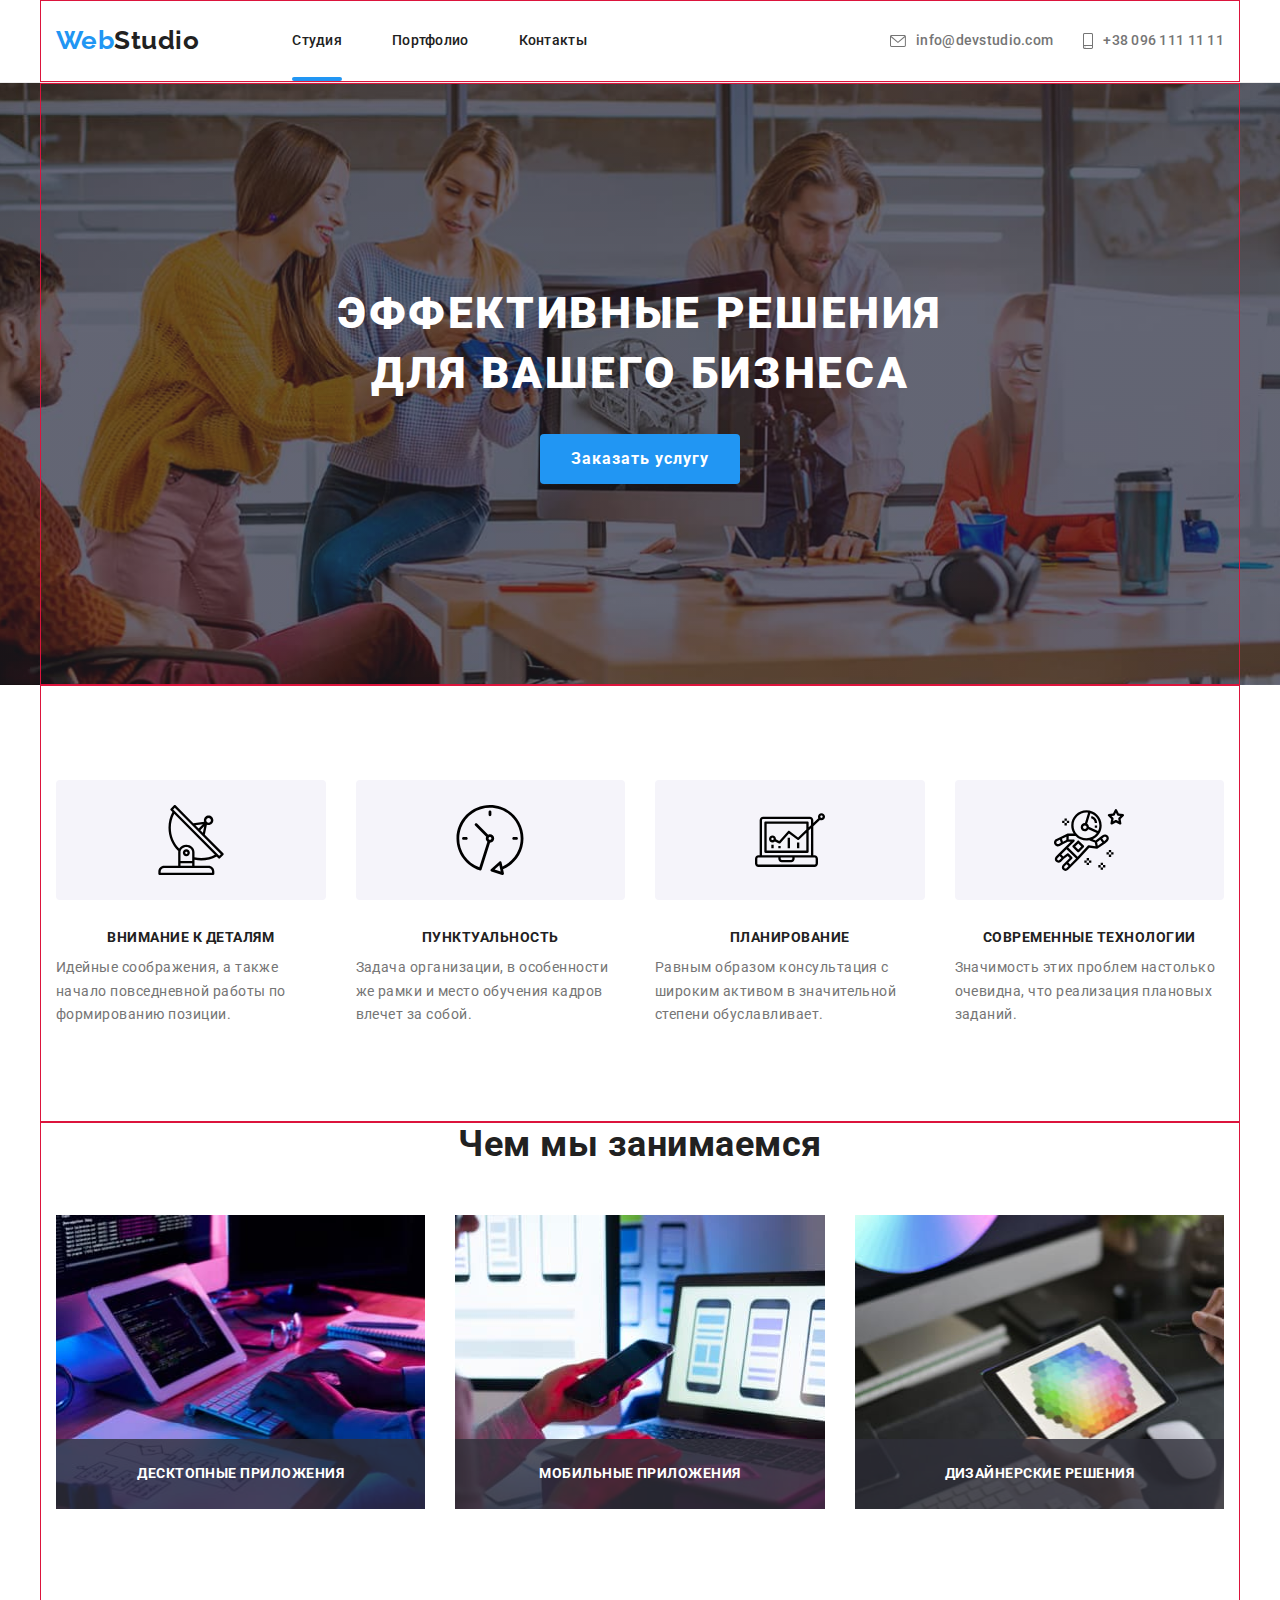
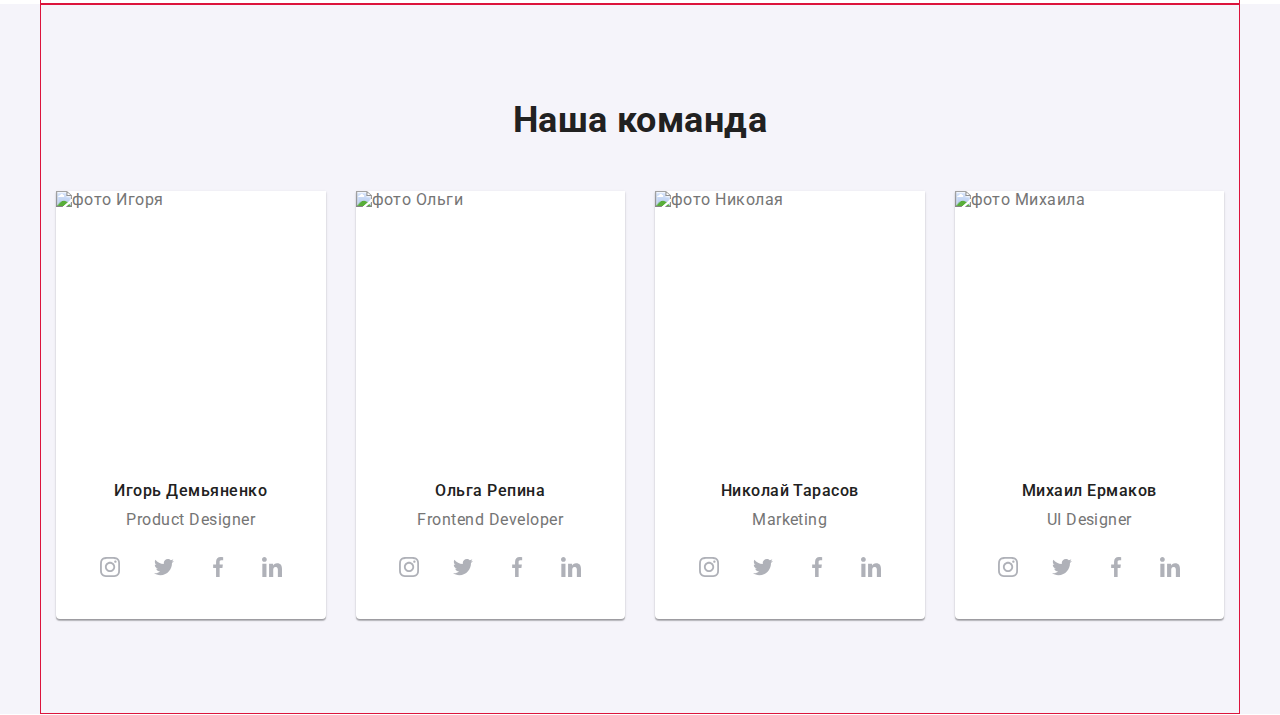
==== commit 8f2a6bff: "adaptive team img files added" ====
--- a/index.html
+++ b/index.html
@@ -155,7 +155,7 @@
             <!-- ADVANTAGES end -->
 
             <!-- WHAT WE DO -->
-        <section class="section  visually-hidden">
+        <section class="section">
             <div class="whatwedo-container container">
                 <h2 class="section-title">Чем мы занимаемся</h2>
                 <ul class="whatwedo list">
@@ -183,12 +183,14 @@
         <!-- WHAT WE DO end -->
 
         <!-- TEAM -->
-        <section class="section team  visually-hidden">
+        <section class="section team">
             <div class="team-container container">
                 <h2 class="section-title">Наша команда</h2>
                 <ul class="team-list list">
                     <li class="team-item">
-                        <img class="photo" src="./images/team/ihor.jpg" alt="фото Игоря" width="270" height="260">
+                        <picture>
+                            <img class="photo" src="./images/team/ihor.jpg" alt="фото Игоря" width="270" height="260">
+                        </picture>
                         <div class="team-description-wrapper">
                             <h3 class="title">Игорь Демьяненко</h3>
                             <p class="position" lang="en">Product Designer</p>
--- a/css/main.min.css
+++ b/css/main.min.css
@@ -1,2 +1,2 @@
-:root{--card-grid-gap: 30px;--outline: 1px solid crimson}.visually-hidden{position:absolute !important;clip:rect(1px 1px 1px 1px);clip:rect(1px, 1px, 1px, 1px);padding:0 !important;border:0 !important;height:1px !important;width:1px !important;overflow:hidden}img{display:block;max-width:100%}h1,h2,h3,h4,h5,h6,p{margin:0}ul,li{margin:0;padding:0}.list{list-style:none}.link{text-decoration:none}.page-adress{font-style:normal}body{margin:auto;color:#757575;background-color:#fff;font-weight:400;font-family:"Roboto",sans-serif;letter-spacing:0.03em}.container{width:100%;padding:60px 15px;margin:0 auto;border:var(--outline)}@media screen and (min-width: 480px){.container{width:480px}}@media only screen and (min-width: 768px){.container{width:768px}}@media only screen and (min-width: 1200px){.container{width:1200px;padding-top:94px;padding-bottom:94px}}.header-container{display:-webkit-box;display:-ms-flexbox;display:flex;-webkit-box-align:center;-ms-flex-align:center;align-items:center;-webkit-box-pack:justify;-ms-flex-pack:justify;justify-content:space-between;padding-top:10px;padding-bottom:10px}@media only screen and (min-width: 768px){.header-container{padding-top:0;padding-bottom:0}}.hero-container{padding-top:118px;padding-bottom:118px;text-align:center}@media only screen and (min-width: 1200px){.hero-container{padding:200px 0}}.logo{font-family:"Raleway",sans-serif;font-weight:700;font-size:24px;line-height:1.17}@media only screen and (min-width: 1200px){.logo{font-size:26px;line-height:1.19}}.header-logo .logo-span,.footer-logo .logo-span{color:#2196f3}.header-logo{color:#212121;padding-top:6px;padding-bottom:6px}@media only screen and (min-width: 768px){.header-logo{margin-right:88px;padding-top:26px;padding-bottom:26px}}@media only screen and (min-width: 1200px){.header-logo{margin-right:93px;padding-top:24px;padding-bottom:25px}}.footer-logo{display:block;margin-bottom:20px;color:#fff}.button{display:inline-block;min-width:200px;min-height:50px;padding:10px;color:#fff;background-color:#2196f3;font-family:inherit;font-weight:700;font-size:16px;line-height:1.87;letter-spacing:0.06em;border:0;border-radius:4px;-webkit-box-shadow:0;box-shadow:0;-webkit-transition:-webkit-box-shadow 250ms cubic-bezier(0.4, 0, 0.2, 1);transition:-webkit-box-shadow 250ms cubic-bezier(0.4, 0, 0.2, 1);transition:box-shadow 250ms cubic-bezier(0.4, 0, 0.2, 1);transition:box-shadow 250ms cubic-bezier(0.4, 0, 0.2, 1), -webkit-box-shadow 250ms cubic-bezier(0.4, 0, 0.2, 1)}.button:hover,.button:focus{cursor:pointer;-webkit-box-shadow:0px 4px 4px rgba(0,0,0,0.15);box-shadow:0px 4px 4px rgba(0,0,0,0.15)}.modal-form .button{-ms-flex-item-align:center;-ms-grid-row-align:center;align-self:center}.filter-buttons .button{min-height:38px;padding:6px 22px;color:#212121;background-color:#f5f4fa;font-weight:500;font-size:16px;line-height:1.62;-webkit-box-shadow:0;box-shadow:0;-webkit-transition:color 250ms cubic-bezier(0.4, 0, 0.2, 1),background-color 250ms cubic-bezier(0.4, 0, 0.2, 1),-webkit-box-shadow 250ms cubic-bezier(0.4, 0, 0.2, 1);transition:color 250ms cubic-bezier(0.4, 0, 0.2, 1),background-color 250ms cubic-bezier(0.4, 0, 0.2, 1),-webkit-box-shadow 250ms cubic-bezier(0.4, 0, 0.2, 1);transition:color 250ms cubic-bezier(0.4, 0, 0.2, 1),background-color 250ms cubic-bezier(0.4, 0, 0.2, 1),box-shadow 250ms cubic-bezier(0.4, 0, 0.2, 1);transition:color 250ms cubic-bezier(0.4, 0, 0.2, 1),background-color 250ms cubic-bezier(0.4, 0, 0.2, 1),box-shadow 250ms cubic-bezier(0.4, 0, 0.2, 1),-webkit-box-shadow 250ms cubic-bezier(0.4, 0, 0.2, 1)}.filter-buttons .button:focus,.filter-buttons .button:hover{color:#fff;background-color:#2196f3;-webkit-box-shadow:0px 3px 1px rgba(0,0,0,0.1),0px 1px 2px rgba(0,0,0,0.08),0px 2px 2px rgba(0,0,0,0.12);box-shadow:0px 3px 1px rgba(0,0,0,0.1),0px 1px 2px rgba(0,0,0,0.08),0px 2px 2px rgba(0,0,0,0.12)}.social-links{display:-webkit-box;display:-ms-flexbox;display:flex;-webkit-box-pack:center;-ms-flex-pack:center;justify-content:center;-ms-flex-wrap:wrap;flex-wrap:wrap;margin-right:-10px}.social-links-item{width:44px;height:44px;margin-right:10px}.social-link{display:-webkit-box;display:-ms-flexbox;display:flex;-webkit-box-pack:center;-ms-flex-pack:center;justify-content:center;-webkit-box-align:center;-ms-flex-align:center;align-items:center;width:100%;height:100%;border-radius:50%}.team .social-link{color:#afb1b8;background-color:#fff;-webkit-transition:background-color 250ms cubic-bezier(0.4, 0, 0.2, 1),-webkit-transition 250ms cubic-bezier(0.4, 0, 0.2, 1);transition:background-color 250ms cubic-bezier(0.4, 0, 0.2, 1),-webkit-transition 250ms cubic-bezier(0.4, 0, 0.2, 1);transition:transition 250ms cubic-bezier(0.4, 0, 0.2, 1),background-color 250ms cubic-bezier(0.4, 0, 0.2, 1);transition:transition 250ms cubic-bezier(0.4, 0, 0.2, 1),background-color 250ms cubic-bezier(0.4, 0, 0.2, 1),-webkit-transition 250ms cubic-bezier(0.4, 0, 0.2, 1)}.social-link:hover,.social-link:focus{color:#fff;background-color:#2196f3}.page-footer .social-link{color:#fff;background-color:rgba(255,255,255,0.1);-webkit-transition:background-color 250ms cubic-bezier(0.4, 0, 0.2, 1);transition:background-color 250ms cubic-bezier(0.4, 0, 0.2, 1)}.page-footer .social-link:hover,.page-footer .social-link:focus{background-color:#2196f3}.social-icon{width:20px;height:20px;fill:currentColor}.section .section-title{margin-top:0;margin-bottom:50px;color:#212121;font-weight:700;font-size:36px;line-height:1.17;text-align:center}.advantages .title{margin-bottom:10px;color:#212121;font-weight:700;font-size:14px;line-height:1.14;text-transform:uppercase;text-align:center}.team .title{margin-bottom:10px;color:#212121;font-weight:500;font-size:16px;line-height:1.19;text-align:center}.page-footer .title{margin-bottom:20px;color:#fff;font-weight:700;font-size:14px;line-height:1.14;text-transform:uppercase}.project-list .title{color:#212121;font-weight:700;font-size:18px;line-height:2;letter-spacing:0.06em}.page-header{border-bottom:1px solid #ececec}.burger-btn,.mobile-nav-close-btn{display:-webkit-box;display:-ms-flexbox;display:flex;width:40px;height:40px;-webkit-box-pack:center;-ms-flex-pack:center;justify-content:center;-webkit-box-align:center;-ms-flex-align:center;align-items:center;background-color:transparent;border:0;-webkit-box-shadow:0;box-shadow:0}.burger-btn:focus,.burger-btn:hover,.mobile-nav-close-btn:focus,.mobile-nav-close-btn:hover{color:#2196f3;cursor:pointer}.burger-btn{color:#000000}@media only screen and (min-width: 768px){.burger-btn{display:none}}.burger-icon{width:24px;height:16px;fill:currentColor}.mobile-menu{position:absolute;top:0;left:50%;-webkit-transform:translateX(-50%) translateY(-100%);transform:translateX(-50%) translateY(-100%);z-index:100;display:-webkit-box;display:-ms-flexbox;display:flex;-webkit-box-orient:vertical;-webkit-box-direction:normal;-ms-flex-direction:column;flex-direction:column;-webkit-box-pack:justify;-ms-flex-pack:justify;justify-content:space-between;width:100%;max-width:480px;height:100vh;padding:48px 40px;font-weight:500;letter-spacing:0.02em;color:#212121;background-color:#fff;border:var(--outline);overflow-x:scroll;opacity:0;-webkit-transition:opacity 250ms cubic-bezier(0.4, 0, 0.2, 1),-webkit-transform 250ms cubic-bezier(0.4, 0, 0.2, 1);transition:opacity 250ms cubic-bezier(0.4, 0, 0.2, 1),-webkit-transform 250ms cubic-bezier(0.4, 0, 0.2, 1);transition:opacity 250ms cubic-bezier(0.4, 0, 0.2, 1),transform 250ms cubic-bezier(0.4, 0, 0.2, 1);transition:opacity 250ms cubic-bezier(0.4, 0, 0.2, 1),transform 250ms cubic-bezier(0.4, 0, 0.2, 1),-webkit-transform 250ms cubic-bezier(0.4, 0, 0.2, 1)}.mobile-menu.is-open{-webkit-transform:translateX(-50%) translateY(0);transform:translateX(-50%) translateY(0);opacity:1}.mobile-menu .link{color:inherit}.mobile-menu-nav{font-size:40px;line-height:1.18}.mobile-menu-nav .link:focus,.mobile-menu-nav .link:hover{color:#2196f3}.mobile-nav-item{margin-bottom:32px}.mobile-menu-contacts{margin-bottom:64px;font-size:24px;line-height:1.17;color:#757575}.mobile-contacts-item{margin-bottom:32px}.mobile-contacts-item:first-child{font-size:34px;line-height:1.18;color:#2196f3}.mobile-menu-social-links{display:-webkit-box;display:-ms-flexbox;display:flex;color:#2196f3}.mobile-social-links-item:not(:last-child){padding-right:10px;border:1px solid rgba(33,33,33,0.2)}.mobile-social-links-item:not(:first-child){padding-left:10px}.mobile-nav-close-btn{position:absolute;right:15px;top:10px;color:inherit}.mobile-nav-close-btn:focus{color:#2196f3}.mobile-nav-close-icon{width:19px;height:19px;fill:currentColor}.main-nav{display:-webkit-box;display:-ms-flexbox;display:flex;-webkit-box-align:center;-ms-flex-align:center;align-items:center}.site-nav{display:none}@media only screen and (min-width: 768px){.site-nav{display:-webkit-box;display:-ms-flexbox;display:flex}.site-nav .active{color:#2196f3}.site-nav .link{display:block;padding-top:32px;padding-bottom:32px;color:#212121;font-weight:500;font-size:14px;line-height:1.14;letter-spacing:0.02em;-webkit-transition:color 250ms cubic-bezier(0.4, 0, 0.2, 1);transition:color 250ms cubic-bezier(0.4, 0, 0.2, 1)}.site-nav .link:hover,.site-nav .link:focus{color:#2196f3}}.nav-item{position:relative}.nav-item:not(:last-child){margin-right:50px}.nav-item .link::after{position:absolute;bottom:0;left:0;content:'';opacity:0;width:100%;height:4px;background-color:#2196f3;border-radius:2px}.nav-item .active.link::after{opacity:1}.contacts{display:none}@media only screen and (min-width: 768px){.contacts{display:-webkit-box;display:-ms-flexbox;display:flex;-webkit-box-orient:vertical;-webkit-box-direction:normal;-ms-flex-direction:column;flex-direction:column;-webkit-box-pack:center;-ms-flex-pack:center;justify-content:center}}@media only screen and (min-width: 1200px){.contacts{-webkit-box-orient:initial;-webkit-box-direction:initial;-ms-flex-direction:initial;flex-direction:initial}}@media only screen and (min-width: 1200px){.contacts-item:not(:last-child){margin-right:30px}}@media only screen and (min-width: 768px){.contacts-icon{display:-webkit-box;display:-ms-flexbox;display:flex;-webkit-box-pack:center;-ms-flex-pack:center;justify-content:center;-webkit-box-align:center;-ms-flex-align:center;align-items:center;margin-right:10px;fill:currentColor}.contacts-icon.envelope{width:16px;height:12px}.contacts-icon.smartphone{width:10px;height:16px}}@media only screen and (min-width: 768px){.header-contacts{display:-webkit-box;display:-ms-flexbox;display:flex;-webkit-box-align:center;-ms-flex-align:center;align-items:center;padding-top:5px;padding-bottom:5px;color:#757575;font-weight:500;font-size:14px;line-height:1.14;letter-spacing:0.02em;-webkit-transition:color 250ms cubic-bezier(0.4, 0, 0.2, 1);transition:color 250ms cubic-bezier(0.4, 0, 0.2, 1)}.header-contacts:hover,.header-contacts:focus{color:#2196f3}}@media only screen and (min-width: 1200px){.header-contacts{padding-top:30px;padding-bottom:30px}}.hero{margin:0 auto;color:#fff;background-color:#2f303a;background-image:-webkit-gradient(linear, left top, left bottom, from(rgba(47,48,58,0.4)), to(rgba(47,48,58,0.4))),url("../images/hero/mobile-hero-bg.jpg");background-image:linear-gradient(rgba(47,48,58,0.4), rgba(47,48,58,0.4)),url("../images/hero/mobile-hero-bg.jpg");background-size:cover;background-position:center;background-repeat:no-repeat}@media screen and (min-device-pixel-ratio: 2), screen and (-webkit-min-device-pixel-ratio: 2), screen and (min-resolution: 192dpi), screen and (min-resolution: 2dppx){.hero{background-image:-webkit-gradient(linear, left top, left bottom, from(rgba(47,48,58,0.4)), to(rgba(47,48,58,0.4))),url("../images/hero/mobile-hero-bg@2x.jpg");background-image:linear-gradient(rgba(47,48,58,0.4), rgba(47,48,58,0.4)),url("../images/hero/mobile-hero-bg@2x.jpg")}}@media only screen and (min-width: 768px){.hero{background-image:-webkit-gradient(linear, left top, left bottom, from(rgba(47,48,58,0.4)), to(rgba(47,48,58,0.4))),url("../images/hero/tablet-hero-bg.jpg");background-image:linear-gradient(rgba(47,48,58,0.4), rgba(47,48,58,0.4)),url("../images/hero/tablet-hero-bg.jpg")}}@media screen and (min-device-pixel-ratio: 2) and (min-width: 768px), screen and (-webkit-min-device-pixel-ratio: 2) and (min-width: 768px), screen and (min-resolution: 192dpi) and (min-width: 768px), screen and (min-resolution: 2dppx) and (min-width: 768px){.hero{background-image:-webkit-gradient(linear, left top, left bottom, from(rgba(47,48,58,0.4)), to(rgba(47,48,58,0.4))),url("../images/hero/tablet-hero-bg@2x.jpg");background-image:linear-gradient(rgba(47,48,58,0.4), rgba(47,48,58,0.4)),url("../images/hero/tablet-hero-bg@2x.jpg")}}@media only screen and (min-width: 1200px){.hero{background-image:-webkit-gradient(linear, left top, left bottom, from(rgba(47,48,58,0.4)), to(rgba(47,48,58,0.4))),url("../images/hero/desktop-hero-bg.jpg");background-image:linear-gradient(rgba(47,48,58,0.4), rgba(47,48,58,0.4)),url("../images/hero/desktop-hero-bg.jpg")}}@media screen and (min-device-pixel-ratio: 2) and (min-width: 1200px), screen and (-webkit-min-device-pixel-ratio: 2) and (min-width: 1200px), screen and (min-resolution: 192dpi) and (min-width: 1200px), screen and (min-resolution: 2dppx) and (min-width: 1200px){.hero{background-image:-webkit-gradient(linear, left top, left bottom, from(rgba(47,48,58,0.4)), to(rgba(47,48,58,0.4))),url("../images/hero/desktop-hero-bg@2x.jpg");background-image:linear-gradient(rgba(47,48,58,0.4), rgba(47,48,58,0.4)),url("../images/hero/desktop-hero-bg@2x.jpg")}}.hero-title{max-width:360px;margin-left:auto;margin-right:auto;margin-bottom:30px;font-weight:900;font-size:26px;line-height:1.62;letter-spacing:0.06em;text-transform:uppercase;letter-spacing:0.06em}@media only screen and (min-width: 1200px){.hero-title{max-width:700px;font-weight:900;font-size:44px;line-height:1.36}}.advantages{margin-bottom:calc(-1 * var(--card-grid-gap))}.advantages .text{font-size:14px;line-height:1.71}@media only screen and (min-width: 768px){.advantages{display:-webkit-box;display:-ms-flexbox;display:flex;-ms-flex-wrap:wrap;flex-wrap:wrap;margin-right:calc(-1 * var(--card-grid-gap))}}.advantages-item{width:100%;margin-bottom:var(--card-grid-gap)}@media only screen and (min-width: 768px){.advantages-item{width:calc(100% / 2 - var(--card-grid-gap));margin-right:var(--card-grid-gap)}}@media only screen and (min-width: 1200px){.advantages-item{width:calc(100% / 4 - var(--card-grid-gap))}}.advantages-icon-container{display:-webkit-box;display:-ms-flexbox;display:flex;width:100%;height:120px;-webkit-box-pack:center;-ms-flex-pack:center;justify-content:center;-webkit-box-align:center;-ms-flex-align:center;align-items:center;margin-bottom:30px;background-color:#f5f4fa;border-radius:4px}.advantages-icon{width:70px;height:70px}.whatwedo{display:-webkit-box;display:-ms-flexbox;display:flex;-ms-flex-wrap:wrap;flex-wrap:wrap;margin-right:calc(-1 * var(--card-grid-gap));margin-bottom:calc(-1 * var(--card-grid-gap))}.whatwedo-item{position:relative;width:calc(100% / 3 - var(--card-grid-gap));margin-right:var(--card-grid-gap);margin-bottom:var(--card-grid-gap)}.whatwedo .title{position:absolute;bottom:0;width:100%;padding:27px 15px;background-color:rgba(47,48,58,0.8);color:#fff;font-weight:700;font-size:14px;line-height:1.14;text-align:center;text-transform:uppercase}.team{background-color:#f5f4fa}.team-list{display:-webkit-box;display:-ms-flexbox;display:flex;-ms-flex-wrap:wrap;flex-wrap:wrap;margin-right:calc(-1 * var(--card-grid-gap));margin-bottom:calc(-1 * var(--card-grid-gap))}.team-item{width:calc(100% / 4 - var(--card-grid-gap));margin-right:var(--card-grid-gap);margin-bottom:var(--card-grid-gap);background-color:#fff;border-radius:0 0 4px 4px;-webkit-box-shadow:0px 1px 3px rgba(0,0,0,0.12),0px 1px 1px rgba(0,0,0,0.14),0px 2px 1px rgba(0,0,0,0.2);box-shadow:0px 1px 3px rgba(0,0,0,0.12),0px 1px 1px rgba(0,0,0,0.14),0px 2px 1px rgba(0,0,0,0.2)}.team-description-wrapper{padding-top:30px;padding-bottom:30px;padding-left:15px;padding-right:15px}.team .position{margin-bottom:16px;font-size:16px;line-height:1.19;text-align:center}.clients{display:-webkit-box;display:-ms-flexbox;display:flex;margin-right:calc(-1 * var(--card-grid-gap));-webkit-box-align:center;-ms-flex-align:center;align-items:center}.clients-item{width:calc(100% / 6 - var(--card-grid-gap));height:90px;margin-right:var(--card-grid-gap);color:#757575}.clients-icon-link{display:-webkit-box;display:-ms-flexbox;display:flex;-webkit-box-pack:center;-ms-flex-pack:center;justify-content:center;-webkit-box-align:center;-ms-flex-align:center;align-items:center;width:100%;height:100%;color:#afb1b8;border:1px solid #afb1b8;border-radius:4px;-webkit-transition:color 250ms cubic-bezier(0.4, 0, 0.2, 1),border 250ms cubic-bezier(0.4, 0, 0.2, 1);transition:color 250ms cubic-bezier(0.4, 0, 0.2, 1),border 250ms cubic-bezier(0.4, 0, 0.2, 1)}.clients-icon-link:hover,.clients-icon-link:focus{color:#2196f3;border:1px solid #2196f3}.clients-icon{width:80px;height:50px;fill:currentColor}.clients-icon.company-1{width:44px;height:49px}.clients-icon.company-2{width:40px;height:52px}.clients-icon.company-3{width:41px;height:43px}.clients-icon.company-4{width:80px;height:42px}.clients-icon.company-5{width:59px;height:47px}.clients-icon.company-6{width:88px;height:45px}.page-footer{color:#fff;background-color:#2f303a}.page-adress{min-width:231px}.page-adress .item:not(:last-child){margin-bottom:9px}.footer-adress{font-size:14px;line-height:1.71}.footer-contacts{display:block;color:rgba(255,255,255,0.6);font-size:14px;line-height:1.71;letter-spacing:0.03em;-webkit-transition:color 250ms cubic-bezier(0.4, 0, 0.2, 1);transition:color 250ms cubic-bezier(0.4, 0, 0.2, 1)}.footer-contacts:hover,.footer-contacts:focus{color:#2196f3}.footer-subscribe-form .form-label{display:block}.footer-subscribe-form .form-input{min-width:358px;min-height:50px;margin-right:12px;padding-left:16px;background-color:transparent;color:#fff;font-size:16px;line-height:1.25;letter-spacing:0.03em;border:1px solid rgba(255,255,255,0.3);border-radius:4px}.footer-subscribe-form .form-input::-webkit-input-placeholder{color:rgba(255,255,255,0.6)}.footer-subscribe-form .form-input:-ms-input-placeholder{color:rgba(255,255,255,0.6)}.footer-subscribe-form .form-input::-ms-input-placeholder{color:rgba(255,255,255,0.6)}.footer-subscribe-form .form-input::placeholder{color:rgba(255,255,255,0.6)}.filter-buttons{display:-webkit-box;display:-ms-flexbox;display:flex;-webkit-box-pack:center;-ms-flex-pack:center;justify-content:center;margin-bottom:50px}.filter-item:not(:last-child){margin-right:8px}.project-list{display:-webkit-box;display:-ms-flexbox;display:flex;-ms-flex-wrap:wrap;flex-wrap:wrap;margin-right:calc(-1 * var(--card-grid-gap));margin-bottom:calc(-1 * var(--card-grid-gap))}.project-item{-ms-flex-preferred-size:calc(100% / 3 - var(--card-grid-gap));flex-basis:calc(100% / 3 - var(--card-grid-gap));margin-right:var(--card-grid-gap);margin-bottom:var(--card-grid-gap);border:1px solid #eeeeee}.project-item .link{display:block;-webkit-box-shadow:0;box-shadow:0;-webkit-transition:-webkit-box-shadow 250ms cubic-bezier(0.4, 0, 0.2, 1);transition:-webkit-box-shadow 250ms cubic-bezier(0.4, 0, 0.2, 1);transition:box-shadow 250ms cubic-bezier(0.4, 0, 0.2, 1);transition:box-shadow 250ms cubic-bezier(0.4, 0, 0.2, 1), -webkit-box-shadow 250ms cubic-bezier(0.4, 0, 0.2, 1)}.project-item .link:hover,.project-item .link:focus{-webkit-box-shadow:0px 1px 1px rgba(0,0,0,0.12),0px 4px 4px rgba(0,0,0,0.06),1px 4px 6px rgba(0,0,0,0.16);box-shadow:0px 1px 1px rgba(0,0,0,0.12),0px 4px 4px rgba(0,0,0,0.06),1px 4px 6px rgba(0,0,0,0.16)}.project-list .description{color:#757575;font-size:16px;line-height:1.87}.project-description-wrapper{padding:20px 24px;background-color:#fff}.project-photo-wrapper{position:relative;overflow:hidden}.project-item .overlay{position:absolute;left:0;top:0;-webkit-transform:translateY(100%);transform:translateY(100%);display:-webkit-box;display:-ms-flexbox;display:flex;-webkit-box-align:center;-ms-flex-align:center;align-items:center;width:100%;height:100%;padding:24px;color:#fff;background-color:rgba(33,150,243,0.9);font-size:18px;line-height:1.56;text-align:center;-webkit-transition:-webkit-transform 250ms cubic-bezier(0.4, 0, 0.2, 1);transition:-webkit-transform 250ms cubic-bezier(0.4, 0, 0.2, 1);transition:transform 250ms cubic-bezier(0.4, 0, 0.2, 1);transition:transform 250ms cubic-bezier(0.4, 0, 0.2, 1), -webkit-transform 250ms cubic-bezier(0.4, 0, 0.2, 1)}.project-item .link:hover .overlay,.project-item .link:focus .overlay{-webkit-transform:translateY(0);transform:translateY(0)}.backdrop{position:fixed;top:0;left:0;width:100%;height:100%;background-color:rgba(0,0,0,0.2);opacity:1;-webkit-transform:scale(1);transform:scale(1);-webkit-transition:opacity 250ms cubic-bezier(0.4, 0, 0.2, 1),-webkit-transform 250ms cubic-bezier(0.4, 0, 0.2, 1);transition:opacity 250ms cubic-bezier(0.4, 0, 0.2, 1),-webkit-transform 250ms cubic-bezier(0.4, 0, 0.2, 1);transition:opacity 250ms cubic-bezier(0.4, 0, 0.2, 1),transform 250ms cubic-bezier(0.4, 0, 0.2, 1);transition:opacity 250ms cubic-bezier(0.4, 0, 0.2, 1),transform 250ms cubic-bezier(0.4, 0, 0.2, 1),-webkit-transform 250ms cubic-bezier(0.4, 0, 0.2, 1)}.modal{position:absolute;top:50%;left:50%;-webkit-transform:translate(-50%, -50%) scale(1);transform:translate(-50%, -50%) scale(1);width:528px;height:581px;padding:40px;background-color:#fff;-webkit-box-shadow:0px 1px 3px rgba(0,0,0,0.12),0px 1px 1px rgba(0,0,0,0.14),0px 2px 1px rgba(0,0,0,0.2);box-shadow:0px 1px 3px rgba(0,0,0,0.12),0px 1px 1px rgba(0,0,0,0.14),0px 2px 1px rgba(0,0,0,0.2);border-radius:4px;-webkit-transition:-webkit-transform 250ms cubic-bezier(0.4, 0, 0.2, 1);transition:-webkit-transform 250ms cubic-bezier(0.4, 0, 0.2, 1);transition:transform 250ms cubic-bezier(0.4, 0, 0.2, 1);transition:transform 250ms cubic-bezier(0.4, 0, 0.2, 1), -webkit-transform 250ms cubic-bezier(0.4, 0, 0.2, 1)}.backdrop.is-hidden .modal{-webkit-transform:translate(-50%, -50%) scale(0.9);transform:translate(-50%, -50%) scale(0.9)}.modal .call-to-action{margin:0 auto;margin-bottom:12px;color:#212121;font-weight:700;font-size:20px;line-height:1.15}.modal-form{display:-webkit-box;display:-ms-flexbox;display:flex;-webkit-box-orient:vertical;-webkit-box-direction:normal;-ms-flex-direction:column;flex-direction:column}.modal-form-input-wrapper{display:block;position:relative}.modal-form-input-label{margin-bottom:10px}.modal-form .input-title,.modal-form .textarea-title{display:block;margin-bottom:4px;font-size:12px;line-height:1.17;letter-spacing:0.01em}.modal-form-input{display:block;height:40px;width:100%;padding-left:42px;border:1px solid rgba(33,33,33,0.2);border-radius:4px;-webkit-transition:border 250ms cubic-bezier(0.4, 0, 0.2, 1);transition:border 250ms cubic-bezier(0.4, 0, 0.2, 1)}.modal-form-input:focus,.modal-form-input:hover{cursor:pointer;outline:none;border:1px solid #2196f3}.modal-form-icon{position:absolute;top:50%;left:12px;-webkit-transform:translateY(-50%);transform:translateY(-50%);width:18px;height:18px;fill:#212121;-webkit-transition:fill 250ms cubic-bezier(0.4, 0, 0.2, 1);transition:fill 250ms cubic-bezier(0.4, 0, 0.2, 1)}.modal-form-input:focus+.modal-form-icon,.modal-form-input:hover+.modal-form-icon{fill:#2196f3}.modal-form-textarea-label{margin-bottom:20px}.modal-form-message{display:block;height:120px;width:100%;padding:12px 16px;resize:none;border:1px solid rgba(33,33,33,0.2);border-radius:4px;-webkit-transition:border 250ms cubic-bezier(0.4, 0, 0.2, 1);transition:border 250ms cubic-bezier(0.4, 0, 0.2, 1)}.modal-form-message::-webkit-input-placeholder{font-size:12px;line-height:1.17;letter-spacing:0.01em;color:rgba(117,117,117,0.5)}.modal-form-message:-ms-input-placeholder{font-size:12px;line-height:1.17;letter-spacing:0.01em;color:rgba(117,117,117,0.5)}.modal-form-message::-ms-input-placeholder{font-size:12px;line-height:1.17;letter-spacing:0.01em;color:rgba(117,117,117,0.5)}.modal-form-message::placeholder{font-size:12px;line-height:1.17;letter-spacing:0.01em;color:rgba(117,117,117,0.5)}.modal-form-message:focus,.modal-form-message:hover{cursor:pointer;outline:none;border:1px solid #2196f3}.modal-form-check-policy-label{font-size:14px;line-height:1.71;margin-bottom:30px}.modal-form-check-policy-title{display:-webkit-box;display:-ms-flexbox;display:flex;-webkit-box-align:center;-ms-flex-align:center;align-items:center;-ms-flex-wrap:wrap;flex-wrap:wrap;font-size:14px;line-height:1.71}.modal-form-check-policy-title::before{content:'';display:inline-block;width:16px;height:15px;margin-right:7px;background-image:url("../images/modal-window/checkbox.svg");-webkit-transition:background-image 250ms cubic-bezier(0.4, 0, 0.2, 1);transition:background-image 250ms cubic-bezier(0.4, 0, 0.2, 1)}.modal-form-check-policy:checked+.modal-form-check-policy-title::before{background-image:url("../images/modal-window/checkbox-checked.svg")}.modal-form-check-policy:focus+.modal-form-check-policy-title::before{outline:1px solid #2f303a}.modal-form-check-policy-link{color:#2196f3}.modal-close-btn{position:absolute;top:8px;right:8px;width:30px;height:30px;border:1px solid rgba(0,0,0,0.1);border-radius:50%;cursor:pointer}.modal-close-icon{width:11px;height:11px;margin:auto}.is-hidden{opacity:0;-webkit-transform:scale(0);transform:scale(0);pointer-events:none}
+:root{--card-grid-gap: 30px;--outline: 1px solid crimson}.visually-hidden{position:absolute !important;clip:rect(1px 1px 1px 1px);clip:rect(1px, 1px, 1px, 1px);padding:0 !important;border:0 !important;height:1px !important;width:1px !important;overflow:hidden}img{display:block;max-width:100%}h1,h2,h3,h4,h5,h6,p{margin:0}ul,li{margin:0;padding:0}.list{list-style:none}.link{text-decoration:none}.page-adress{font-style:normal}body{margin:auto;color:#757575;background-color:#fff;font-weight:400;font-family:"Roboto",sans-serif;letter-spacing:0.03em}.container{width:100%;padding:60px 15px;margin:0 auto;border:var(--outline)}@media screen and (min-width: 480px){.container{width:480px}}@media only screen and (min-width: 768px){.container{width:768px}}@media only screen and (min-width: 1200px){.container{width:1200px;padding-top:94px;padding-bottom:94px}}.header-container{display:-webkit-box;display:-ms-flexbox;display:flex;-webkit-box-align:center;-ms-flex-align:center;align-items:center;-webkit-box-pack:justify;-ms-flex-pack:justify;justify-content:space-between;padding-top:10px;padding-bottom:10px}@media only screen and (min-width: 768px){.header-container{padding-top:0;padding-bottom:0}}.hero-container{padding-top:118px;padding-bottom:118px;text-align:center}@media only screen and (min-width: 1200px){.hero-container{padding:200px 0}}.whatwedo-container{display:none}@media only screen and (min-width: 1200px){.whatwedo-container{display:block;padding-top:0}}.logo{font-family:"Raleway",sans-serif;font-weight:700;font-size:24px;line-height:1.17}@media only screen and (min-width: 1200px){.logo{font-size:26px;line-height:1.19}}.header-logo .logo-span,.footer-logo .logo-span{color:#2196f3}.header-logo{color:#212121;padding-top:6px;padding-bottom:6px}@media only screen and (min-width: 768px){.header-logo{margin-right:88px;padding-top:26px;padding-bottom:26px}}@media only screen and (min-width: 1200px){.header-logo{margin-right:93px;padding-top:24px;padding-bottom:25px}}.footer-logo{display:block;margin-bottom:20px;color:#fff}.button{display:inline-block;min-width:200px;min-height:50px;padding:10px;color:#fff;background-color:#2196f3;font-family:inherit;font-weight:700;font-size:16px;line-height:1.87;letter-spacing:0.06em;border:0;border-radius:4px;-webkit-box-shadow:0;box-shadow:0;-webkit-transition:-webkit-box-shadow 250ms cubic-bezier(0.4, 0, 0.2, 1);transition:-webkit-box-shadow 250ms cubic-bezier(0.4, 0, 0.2, 1);transition:box-shadow 250ms cubic-bezier(0.4, 0, 0.2, 1);transition:box-shadow 250ms cubic-bezier(0.4, 0, 0.2, 1), -webkit-box-shadow 250ms cubic-bezier(0.4, 0, 0.2, 1)}.button:hover,.button:focus{cursor:pointer;-webkit-box-shadow:0px 4px 4px rgba(0,0,0,0.15);box-shadow:0px 4px 4px rgba(0,0,0,0.15)}.modal-form .button{-ms-flex-item-align:center;-ms-grid-row-align:center;align-self:center}.filter-buttons .button{min-height:38px;padding:6px 22px;color:#212121;background-color:#f5f4fa;font-weight:500;font-size:16px;line-height:1.62;-webkit-box-shadow:0;box-shadow:0;-webkit-transition:color 250ms cubic-bezier(0.4, 0, 0.2, 1),background-color 250ms cubic-bezier(0.4, 0, 0.2, 1),-webkit-box-shadow 250ms cubic-bezier(0.4, 0, 0.2, 1);transition:color 250ms cubic-bezier(0.4, 0, 0.2, 1),background-color 250ms cubic-bezier(0.4, 0, 0.2, 1),-webkit-box-shadow 250ms cubic-bezier(0.4, 0, 0.2, 1);transition:color 250ms cubic-bezier(0.4, 0, 0.2, 1),background-color 250ms cubic-bezier(0.4, 0, 0.2, 1),box-shadow 250ms cubic-bezier(0.4, 0, 0.2, 1);transition:color 250ms cubic-bezier(0.4, 0, 0.2, 1),background-color 250ms cubic-bezier(0.4, 0, 0.2, 1),box-shadow 250ms cubic-bezier(0.4, 0, 0.2, 1),-webkit-box-shadow 250ms cubic-bezier(0.4, 0, 0.2, 1)}.filter-buttons .button:focus,.filter-buttons .button:hover{color:#fff;background-color:#2196f3;-webkit-box-shadow:0px 3px 1px rgba(0,0,0,0.1),0px 1px 2px rgba(0,0,0,0.08),0px 2px 2px rgba(0,0,0,0.12);box-shadow:0px 3px 1px rgba(0,0,0,0.1),0px 1px 2px rgba(0,0,0,0.08),0px 2px 2px rgba(0,0,0,0.12)}.social-links{display:-webkit-box;display:-ms-flexbox;display:flex;-webkit-box-pack:center;-ms-flex-pack:center;justify-content:center;-ms-flex-wrap:wrap;flex-wrap:wrap;margin-right:-10px}.social-links-item{width:44px;height:44px;margin-right:10px}.social-link{display:-webkit-box;display:-ms-flexbox;display:flex;-webkit-box-pack:center;-ms-flex-pack:center;justify-content:center;-webkit-box-align:center;-ms-flex-align:center;align-items:center;width:100%;height:100%;border-radius:50%}.team .social-link{color:#afb1b8;background-color:#fff;-webkit-transition:background-color 250ms cubic-bezier(0.4, 0, 0.2, 1),-webkit-transition 250ms cubic-bezier(0.4, 0, 0.2, 1);transition:background-color 250ms cubic-bezier(0.4, 0, 0.2, 1),-webkit-transition 250ms cubic-bezier(0.4, 0, 0.2, 1);transition:transition 250ms cubic-bezier(0.4, 0, 0.2, 1),background-color 250ms cubic-bezier(0.4, 0, 0.2, 1);transition:transition 250ms cubic-bezier(0.4, 0, 0.2, 1),background-color 250ms cubic-bezier(0.4, 0, 0.2, 1),-webkit-transition 250ms cubic-bezier(0.4, 0, 0.2, 1)}.social-link:hover,.social-link:focus{color:#fff;background-color:#2196f3}.page-footer .social-link{color:#fff;background-color:rgba(255,255,255,0.1);-webkit-transition:background-color 250ms cubic-bezier(0.4, 0, 0.2, 1);transition:background-color 250ms cubic-bezier(0.4, 0, 0.2, 1)}.page-footer .social-link:hover,.page-footer .social-link:focus{background-color:#2196f3}.social-icon{width:20px;height:20px;fill:currentColor}.section .section-title{margin-top:0;margin-bottom:50px;color:#212121;font-weight:700;font-size:36px;line-height:1.17;text-align:center}.advantages .title{margin-bottom:10px;color:#212121;font-weight:700;font-size:14px;line-height:1.14;text-transform:uppercase;text-align:center}.team .title{margin-bottom:10px;color:#212121;font-weight:500;font-size:16px;line-height:1.19;text-align:center}.page-footer .title{margin-bottom:20px;color:#fff;font-weight:700;font-size:14px;line-height:1.14;text-transform:uppercase}.project-list .title{color:#212121;font-weight:700;font-size:18px;line-height:2;letter-spacing:0.06em}.page-header{border-bottom:1px solid #ececec}.burger-btn,.mobile-nav-close-btn{display:-webkit-box;display:-ms-flexbox;display:flex;width:40px;height:40px;-webkit-box-pack:center;-ms-flex-pack:center;justify-content:center;-webkit-box-align:center;-ms-flex-align:center;align-items:center;background-color:transparent;border:0;-webkit-box-shadow:0;box-shadow:0}.burger-btn:focus,.burger-btn:hover,.mobile-nav-close-btn:focus,.mobile-nav-close-btn:hover{color:#2196f3;cursor:pointer}.burger-btn{color:#000000}@media only screen and (min-width: 768px){.burger-btn{display:none}}.burger-icon{width:24px;height:16px;fill:currentColor}.mobile-menu{position:fixed;top:0;left:50%;-webkit-transform:translateX(-50%) translateY(-100%);transform:translateX(-50%) translateY(-100%);z-index:100;display:-webkit-box;display:-ms-flexbox;display:flex;-webkit-box-orient:vertical;-webkit-box-direction:normal;-ms-flex-direction:column;flex-direction:column;-webkit-box-pack:justify;-ms-flex-pack:justify;justify-content:space-between;width:100%;height:100vh;padding:48px 40px;font-weight:500;letter-spacing:0.02em;color:#212121;background-color:#fff;border:var(--outline);overflow-x:scroll;opacity:0;-webkit-transition:opacity 250ms cubic-bezier(0.4, 0, 0.2, 1),-webkit-transform 250ms cubic-bezier(0.4, 0, 0.2, 1);transition:opacity 250ms cubic-bezier(0.4, 0, 0.2, 1),-webkit-transform 250ms cubic-bezier(0.4, 0, 0.2, 1);transition:opacity 250ms cubic-bezier(0.4, 0, 0.2, 1),transform 250ms cubic-bezier(0.4, 0, 0.2, 1);transition:opacity 250ms cubic-bezier(0.4, 0, 0.2, 1),transform 250ms cubic-bezier(0.4, 0, 0.2, 1),-webkit-transform 250ms cubic-bezier(0.4, 0, 0.2, 1)}.mobile-menu.is-open{-webkit-transform:translateX(-50%) translateY(0);transform:translateX(-50%) translateY(0);opacity:1}.mobile-menu .link{color:inherit}@media only screen and (min-width: 768px){.mobile-menu{display:none}}.mobile-menu-nav{font-size:40px;line-height:1.18}.mobile-menu-nav .link:focus,.mobile-menu-nav .link:hover{color:#2196f3}.mobile-nav-item{margin-bottom:32px}.mobile-menu-contacts{margin-bottom:64px;font-size:24px;line-height:1.17;color:#757575}.mobile-contacts-item{margin-bottom:32px}.mobile-contacts-item:first-child{font-size:34px;line-height:1.18;color:#2196f3}.mobile-menu-social-links{display:-webkit-box;display:-ms-flexbox;display:flex;color:#2196f3}.mobile-social-links-item:not(:last-child){padding-right:10px;border:1px solid rgba(33,33,33,0.2)}.mobile-social-links-item:not(:first-child){padding-left:10px}.mobile-nav-close-btn{position:absolute;right:15px;top:10px;color:inherit}.mobile-nav-close-btn:focus{color:#2196f3}.mobile-nav-close-icon{width:19px;height:19px;fill:currentColor}.main-nav{display:-webkit-box;display:-ms-flexbox;display:flex;-webkit-box-align:center;-ms-flex-align:center;align-items:center}.site-nav{display:none}@media only screen and (min-width: 768px){.site-nav{display:-webkit-box;display:-ms-flexbox;display:flex}.site-nav .active{color:#2196f3}.site-nav .link{display:block;padding-top:32px;padding-bottom:32px;color:#212121;font-weight:500;font-size:14px;line-height:1.14;letter-spacing:0.02em;-webkit-transition:color 250ms cubic-bezier(0.4, 0, 0.2, 1);transition:color 250ms cubic-bezier(0.4, 0, 0.2, 1)}.site-nav .link:hover,.site-nav .link:focus{color:#2196f3}}.nav-item{position:relative}.nav-item:not(:last-child){margin-right:50px}.nav-item .link::after{position:absolute;bottom:0;left:0;content:'';opacity:0;width:100%;height:4px;background-color:#2196f3;border-radius:2px}.nav-item .active.link::after{opacity:1}.contacts{display:none}@media only screen and (min-width: 768px){.contacts{display:-webkit-box;display:-ms-flexbox;display:flex;-webkit-box-orient:vertical;-webkit-box-direction:normal;-ms-flex-direction:column;flex-direction:column;-webkit-box-pack:center;-ms-flex-pack:center;justify-content:center}}@media only screen and (min-width: 1200px){.contacts{-webkit-box-orient:initial;-webkit-box-direction:initial;-ms-flex-direction:initial;flex-direction:initial}}@media only screen and (min-width: 1200px){.contacts-item:not(:last-child){margin-right:30px}}@media only screen and (min-width: 768px){.contacts-icon{display:-webkit-box;display:-ms-flexbox;display:flex;-webkit-box-pack:center;-ms-flex-pack:center;justify-content:center;-webkit-box-align:center;-ms-flex-align:center;align-items:center;margin-right:10px;fill:currentColor}.contacts-icon.envelope{width:16px;height:12px}.contacts-icon.smartphone{width:10px;height:16px}}@media only screen and (min-width: 768px){.header-contacts{display:-webkit-box;display:-ms-flexbox;display:flex;-webkit-box-align:center;-ms-flex-align:center;align-items:center;padding-top:5px;padding-bottom:5px;color:#757575;font-weight:500;font-size:14px;line-height:1.14;letter-spacing:0.02em;-webkit-transition:color 250ms cubic-bezier(0.4, 0, 0.2, 1);transition:color 250ms cubic-bezier(0.4, 0, 0.2, 1)}.header-contacts:hover,.header-contacts:focus{color:#2196f3}}@media only screen and (min-width: 1200px){.header-contacts{padding-top:30px;padding-bottom:30px}}.hero{margin:0 auto;color:#fff;background-color:#2f303a;background-image:-webkit-gradient(linear, left top, left bottom, from(rgba(47,48,58,0.4)), to(rgba(47,48,58,0.4))),url("../images/hero/mobile-hero-bg.jpg");background-image:linear-gradient(rgba(47,48,58,0.4), rgba(47,48,58,0.4)),url("../images/hero/mobile-hero-bg.jpg");background-size:cover;background-position:center;background-repeat:no-repeat}@media screen and (min-device-pixel-ratio: 2), screen and (-webkit-min-device-pixel-ratio: 2), screen and (min-resolution: 192dpi), screen and (min-resolution: 2dppx){.hero{background-image:-webkit-gradient(linear, left top, left bottom, from(rgba(47,48,58,0.4)), to(rgba(47,48,58,0.4))),url("../images/hero/mobile-hero-bg@2x.jpg");background-image:linear-gradient(rgba(47,48,58,0.4), rgba(47,48,58,0.4)),url("../images/hero/mobile-hero-bg@2x.jpg")}}@media only screen and (min-width: 768px){.hero{background-image:-webkit-gradient(linear, left top, left bottom, from(rgba(47,48,58,0.4)), to(rgba(47,48,58,0.4))),url("../images/hero/tablet-hero-bg.jpg");background-image:linear-gradient(rgba(47,48,58,0.4), rgba(47,48,58,0.4)),url("../images/hero/tablet-hero-bg.jpg")}}@media screen and (min-device-pixel-ratio: 2) and (min-width: 768px), screen and (-webkit-min-device-pixel-ratio: 2) and (min-width: 768px), screen and (min-resolution: 192dpi) and (min-width: 768px), screen and (min-resolution: 2dppx) and (min-width: 768px){.hero{background-image:-webkit-gradient(linear, left top, left bottom, from(rgba(47,48,58,0.4)), to(rgba(47,48,58,0.4))),url("../images/hero/tablet-hero-bg@2x.jpg");background-image:linear-gradient(rgba(47,48,58,0.4), rgba(47,48,58,0.4)),url("../images/hero/tablet-hero-bg@2x.jpg")}}@media only screen and (min-width: 1200px){.hero{background-image:-webkit-gradient(linear, left top, left bottom, from(rgba(47,48,58,0.4)), to(rgba(47,48,58,0.4))),url("../images/hero/desktop-hero-bg.jpg");background-image:linear-gradient(rgba(47,48,58,0.4), rgba(47,48,58,0.4)),url("../images/hero/desktop-hero-bg.jpg")}}@media screen and (min-device-pixel-ratio: 2) and (min-width: 1200px), screen and (-webkit-min-device-pixel-ratio: 2) and (min-width: 1200px), screen and (min-resolution: 192dpi) and (min-width: 1200px), screen and (min-resolution: 2dppx) and (min-width: 1200px){.hero{background-image:-webkit-gradient(linear, left top, left bottom, from(rgba(47,48,58,0.4)), to(rgba(47,48,58,0.4))),url("../images/hero/desktop-hero-bg@2x.jpg");background-image:linear-gradient(rgba(47,48,58,0.4), rgba(47,48,58,0.4)),url("../images/hero/desktop-hero-bg@2x.jpg")}}.hero-title{max-width:360px;margin-left:auto;margin-right:auto;margin-bottom:30px;font-weight:900;font-size:26px;line-height:1.62;letter-spacing:0.06em;text-transform:uppercase;letter-spacing:0.06em}@media only screen and (min-width: 1200px){.hero-title{max-width:700px;font-weight:900;font-size:44px;line-height:1.36}}.advantages{margin-bottom:calc(-1 * var(--card-grid-gap))}.advantages .text{font-size:14px;line-height:1.71}@media only screen and (min-width: 768px){.advantages{display:-webkit-box;display:-ms-flexbox;display:flex;-ms-flex-wrap:wrap;flex-wrap:wrap;margin-right:calc(-1 * var(--card-grid-gap))}}.advantages-item{width:100%;margin-bottom:var(--card-grid-gap)}@media only screen and (min-width: 768px){.advantages-item{width:calc(100% / 2 - var(--card-grid-gap));margin-right:var(--card-grid-gap)}}@media only screen and (min-width: 1200px){.advantages-item{width:calc(100% / 4 - var(--card-grid-gap))}}.advantages-icon-container{display:-webkit-box;display:-ms-flexbox;display:flex;width:100%;height:120px;-webkit-box-pack:center;-ms-flex-pack:center;justify-content:center;-webkit-box-align:center;-ms-flex-align:center;align-items:center;margin-bottom:30px;background-color:#f5f4fa;border-radius:4px}.advantages-icon{width:70px;height:70px}.whatwedo{display:-webkit-box;display:-ms-flexbox;display:flex;-ms-flex-wrap:wrap;flex-wrap:wrap;margin-right:calc(-1 * var(--card-grid-gap));margin-bottom:calc(-1 * var(--card-grid-gap))}.whatwedo-item{position:relative;width:calc(100% / 3 - var(--card-grid-gap));margin-right:var(--card-grid-gap);margin-bottom:var(--card-grid-gap)}.whatwedo .title{position:absolute;bottom:0;width:100%;padding:27px 15px;background-color:rgba(47,48,58,0.8);color:#fff;font-weight:700;font-size:14px;line-height:1.14;text-align:center;text-transform:uppercase}.team{background-color:#f5f4fa}.team-list{display:-webkit-box;display:-ms-flexbox;display:flex;-ms-flex-wrap:wrap;flex-wrap:wrap;margin-right:calc(-1 * var(--card-grid-gap));margin-bottom:calc(-1 * var(--card-grid-gap))}.team-item{width:calc(100% / 4 - var(--card-grid-gap));margin-right:var(--card-grid-gap);margin-bottom:var(--card-grid-gap);background-color:#fff;border-radius:0 0 4px 4px;-webkit-box-shadow:0px 1px 3px rgba(0,0,0,0.12),0px 1px 1px rgba(0,0,0,0.14),0px 2px 1px rgba(0,0,0,0.2);box-shadow:0px 1px 3px rgba(0,0,0,0.12),0px 1px 1px rgba(0,0,0,0.14),0px 2px 1px rgba(0,0,0,0.2)}.team-description-wrapper{padding-top:30px;padding-bottom:30px;padding-left:15px;padding-right:15px}.team .position{margin-bottom:16px;font-size:16px;line-height:1.19;text-align:center}.clients{display:-webkit-box;display:-ms-flexbox;display:flex;margin-right:calc(-1 * var(--card-grid-gap));-webkit-box-align:center;-ms-flex-align:center;align-items:center}.clients-item{width:calc(100% / 6 - var(--card-grid-gap));height:90px;margin-right:var(--card-grid-gap);color:#757575}.clients-icon-link{display:-webkit-box;display:-ms-flexbox;display:flex;-webkit-box-pack:center;-ms-flex-pack:center;justify-content:center;-webkit-box-align:center;-ms-flex-align:center;align-items:center;width:100%;height:100%;color:#afb1b8;border:1px solid #afb1b8;border-radius:4px;-webkit-transition:color 250ms cubic-bezier(0.4, 0, 0.2, 1),border 250ms cubic-bezier(0.4, 0, 0.2, 1);transition:color 250ms cubic-bezier(0.4, 0, 0.2, 1),border 250ms cubic-bezier(0.4, 0, 0.2, 1)}.clients-icon-link:hover,.clients-icon-link:focus{color:#2196f3;border:1px solid #2196f3}.clients-icon{width:80px;height:50px;fill:currentColor}.clients-icon.company-1{width:44px;height:49px}.clients-icon.company-2{width:40px;height:52px}.clients-icon.company-3{width:41px;height:43px}.clients-icon.company-4{width:80px;height:42px}.clients-icon.company-5{width:59px;height:47px}.clients-icon.company-6{width:88px;height:45px}.page-footer{color:#fff;background-color:#2f303a}.page-adress{min-width:231px}.page-adress .item:not(:last-child){margin-bottom:9px}.footer-adress{font-size:14px;line-height:1.71}.footer-contacts{display:block;color:rgba(255,255,255,0.6);font-size:14px;line-height:1.71;letter-spacing:0.03em;-webkit-transition:color 250ms cubic-bezier(0.4, 0, 0.2, 1);transition:color 250ms cubic-bezier(0.4, 0, 0.2, 1)}.footer-contacts:hover,.footer-contacts:focus{color:#2196f3}.footer-subscribe-form .form-label{display:block}.footer-subscribe-form .form-input{min-width:358px;min-height:50px;margin-right:12px;padding-left:16px;background-color:transparent;color:#fff;font-size:16px;line-height:1.25;letter-spacing:0.03em;border:1px solid rgba(255,255,255,0.3);border-radius:4px}.footer-subscribe-form .form-input::-webkit-input-placeholder{color:rgba(255,255,255,0.6)}.footer-subscribe-form .form-input:-ms-input-placeholder{color:rgba(255,255,255,0.6)}.footer-subscribe-form .form-input::-ms-input-placeholder{color:rgba(255,255,255,0.6)}.footer-subscribe-form .form-input::placeholder{color:rgba(255,255,255,0.6)}.filter-buttons{display:-webkit-box;display:-ms-flexbox;display:flex;-webkit-box-pack:center;-ms-flex-pack:center;justify-content:center;margin-bottom:50px}.filter-item:not(:last-child){margin-right:8px}.project-list{display:-webkit-box;display:-ms-flexbox;display:flex;-ms-flex-wrap:wrap;flex-wrap:wrap;margin-right:calc(-1 * var(--card-grid-gap));margin-bottom:calc(-1 * var(--card-grid-gap))}.project-item{-ms-flex-preferred-size:calc(100% / 3 - var(--card-grid-gap));flex-basis:calc(100% / 3 - var(--card-grid-gap));margin-right:var(--card-grid-gap);margin-bottom:var(--card-grid-gap);border:1px solid #eeeeee}.project-item .link{display:block;-webkit-box-shadow:0;box-shadow:0;-webkit-transition:-webkit-box-shadow 250ms cubic-bezier(0.4, 0, 0.2, 1);transition:-webkit-box-shadow 250ms cubic-bezier(0.4, 0, 0.2, 1);transition:box-shadow 250ms cubic-bezier(0.4, 0, 0.2, 1);transition:box-shadow 250ms cubic-bezier(0.4, 0, 0.2, 1), -webkit-box-shadow 250ms cubic-bezier(0.4, 0, 0.2, 1)}.project-item .link:hover,.project-item .link:focus{-webkit-box-shadow:0px 1px 1px rgba(0,0,0,0.12),0px 4px 4px rgba(0,0,0,0.06),1px 4px 6px rgba(0,0,0,0.16);box-shadow:0px 1px 1px rgba(0,0,0,0.12),0px 4px 4px rgba(0,0,0,0.06),1px 4px 6px rgba(0,0,0,0.16)}.project-list .description{color:#757575;font-size:16px;line-height:1.87}.project-description-wrapper{padding:20px 24px;background-color:#fff}.project-photo-wrapper{position:relative;overflow:hidden}.project-item .overlay{position:absolute;left:0;top:0;-webkit-transform:translateY(100%);transform:translateY(100%);display:-webkit-box;display:-ms-flexbox;display:flex;-webkit-box-align:center;-ms-flex-align:center;align-items:center;width:100%;height:100%;padding:24px;color:#fff;background-color:rgba(33,150,243,0.9);font-size:18px;line-height:1.56;text-align:center;-webkit-transition:-webkit-transform 250ms cubic-bezier(0.4, 0, 0.2, 1);transition:-webkit-transform 250ms cubic-bezier(0.4, 0, 0.2, 1);transition:transform 250ms cubic-bezier(0.4, 0, 0.2, 1);transition:transform 250ms cubic-bezier(0.4, 0, 0.2, 1), -webkit-transform 250ms cubic-bezier(0.4, 0, 0.2, 1)}.project-item .link:hover .overlay,.project-item .link:focus .overlay{-webkit-transform:translateY(0);transform:translateY(0)}.backdrop{position:fixed;top:0;left:0;width:100%;height:100%;background-color:rgba(0,0,0,0.2);opacity:1;-webkit-transform:scale(1);transform:scale(1);-webkit-transition:opacity 250ms cubic-bezier(0.4, 0, 0.2, 1),-webkit-transform 250ms cubic-bezier(0.4, 0, 0.2, 1);transition:opacity 250ms cubic-bezier(0.4, 0, 0.2, 1),-webkit-transform 250ms cubic-bezier(0.4, 0, 0.2, 1);transition:opacity 250ms cubic-bezier(0.4, 0, 0.2, 1),transform 250ms cubic-bezier(0.4, 0, 0.2, 1);transition:opacity 250ms cubic-bezier(0.4, 0, 0.2, 1),transform 250ms cubic-bezier(0.4, 0, 0.2, 1),-webkit-transform 250ms cubic-bezier(0.4, 0, 0.2, 1)}.modal{position:absolute;top:50%;left:50%;-webkit-transform:translate(-50%, -50%) scale(1);transform:translate(-50%, -50%) scale(1);width:528px;height:581px;padding:40px;background-color:#fff;-webkit-box-shadow:0px 1px 3px rgba(0,0,0,0.12),0px 1px 1px rgba(0,0,0,0.14),0px 2px 1px rgba(0,0,0,0.2);box-shadow:0px 1px 3px rgba(0,0,0,0.12),0px 1px 1px rgba(0,0,0,0.14),0px 2px 1px rgba(0,0,0,0.2);border-radius:4px;-webkit-transition:-webkit-transform 250ms cubic-bezier(0.4, 0, 0.2, 1);transition:-webkit-transform 250ms cubic-bezier(0.4, 0, 0.2, 1);transition:transform 250ms cubic-bezier(0.4, 0, 0.2, 1);transition:transform 250ms cubic-bezier(0.4, 0, 0.2, 1), -webkit-transform 250ms cubic-bezier(0.4, 0, 0.2, 1)}.backdrop.is-hidden .modal{-webkit-transform:translate(-50%, -50%) scale(0.9);transform:translate(-50%, -50%) scale(0.9)}.modal .call-to-action{margin:0 auto;margin-bottom:12px;color:#212121;font-weight:700;font-size:20px;line-height:1.15}.modal-form{display:-webkit-box;display:-ms-flexbox;display:flex;-webkit-box-orient:vertical;-webkit-box-direction:normal;-ms-flex-direction:column;flex-direction:column}.modal-form-input-wrapper{display:block;position:relative}.modal-form-input-label{margin-bottom:10px}.modal-form .input-title,.modal-form .textarea-title{display:block;margin-bottom:4px;font-size:12px;line-height:1.17;letter-spacing:0.01em}.modal-form-input{display:block;height:40px;width:100%;padding-left:42px;border:1px solid rgba(33,33,33,0.2);border-radius:4px;-webkit-transition:border 250ms cubic-bezier(0.4, 0, 0.2, 1);transition:border 250ms cubic-bezier(0.4, 0, 0.2, 1)}.modal-form-input:focus,.modal-form-input:hover{cursor:pointer;outline:none;border:1px solid #2196f3}.modal-form-icon{position:absolute;top:50%;left:12px;-webkit-transform:translateY(-50%);transform:translateY(-50%);width:18px;height:18px;fill:#212121;-webkit-transition:fill 250ms cubic-bezier(0.4, 0, 0.2, 1);transition:fill 250ms cubic-bezier(0.4, 0, 0.2, 1)}.modal-form-input:focus+.modal-form-icon,.modal-form-input:hover+.modal-form-icon{fill:#2196f3}.modal-form-textarea-label{margin-bottom:20px}.modal-form-message{display:block;height:120px;width:100%;padding:12px 16px;resize:none;border:1px solid rgba(33,33,33,0.2);border-radius:4px;-webkit-transition:border 250ms cubic-bezier(0.4, 0, 0.2, 1);transition:border 250ms cubic-bezier(0.4, 0, 0.2, 1)}.modal-form-message::-webkit-input-placeholder{font-size:12px;line-height:1.17;letter-spacing:0.01em;color:rgba(117,117,117,0.5)}.modal-form-message:-ms-input-placeholder{font-size:12px;line-height:1.17;letter-spacing:0.01em;color:rgba(117,117,117,0.5)}.modal-form-message::-ms-input-placeholder{font-size:12px;line-height:1.17;letter-spacing:0.01em;color:rgba(117,117,117,0.5)}.modal-form-message::placeholder{font-size:12px;line-height:1.17;letter-spacing:0.01em;color:rgba(117,117,117,0.5)}.modal-form-message:focus,.modal-form-message:hover{cursor:pointer;outline:none;border:1px solid #2196f3}.modal-form-check-policy-label{font-size:14px;line-height:1.71;margin-bottom:30px}.modal-form-check-policy-title{display:-webkit-box;display:-ms-flexbox;display:flex;-webkit-box-align:center;-ms-flex-align:center;align-items:center;-ms-flex-wrap:wrap;flex-wrap:wrap;font-size:14px;line-height:1.71}.modal-form-check-policy-title::before{content:'';display:inline-block;width:16px;height:15px;margin-right:7px;background-image:url("../images/modal-window/checkbox.svg");-webkit-transition:background-image 250ms cubic-bezier(0.4, 0, 0.2, 1);transition:background-image 250ms cubic-bezier(0.4, 0, 0.2, 1)}.modal-form-check-policy:checked+.modal-form-check-policy-title::before{background-image:url("../images/modal-window/checkbox-checked.svg")}.modal-form-check-policy:focus+.modal-form-check-policy-title::before{outline:1px solid #2f303a}.modal-form-check-policy-link{color:#2196f3}.modal-close-btn{position:absolute;top:8px;right:8px;width:30px;height:30px;border:1px solid rgba(0,0,0,0.1);border-radius:50%;cursor:pointer}.modal-close-icon{width:11px;height:11px;margin:auto}.is-hidden{opacity:0;-webkit-transform:scale(0);transform:scale(0);pointer-events:none}
 /*# sourceMappingURL=main.min.css.map */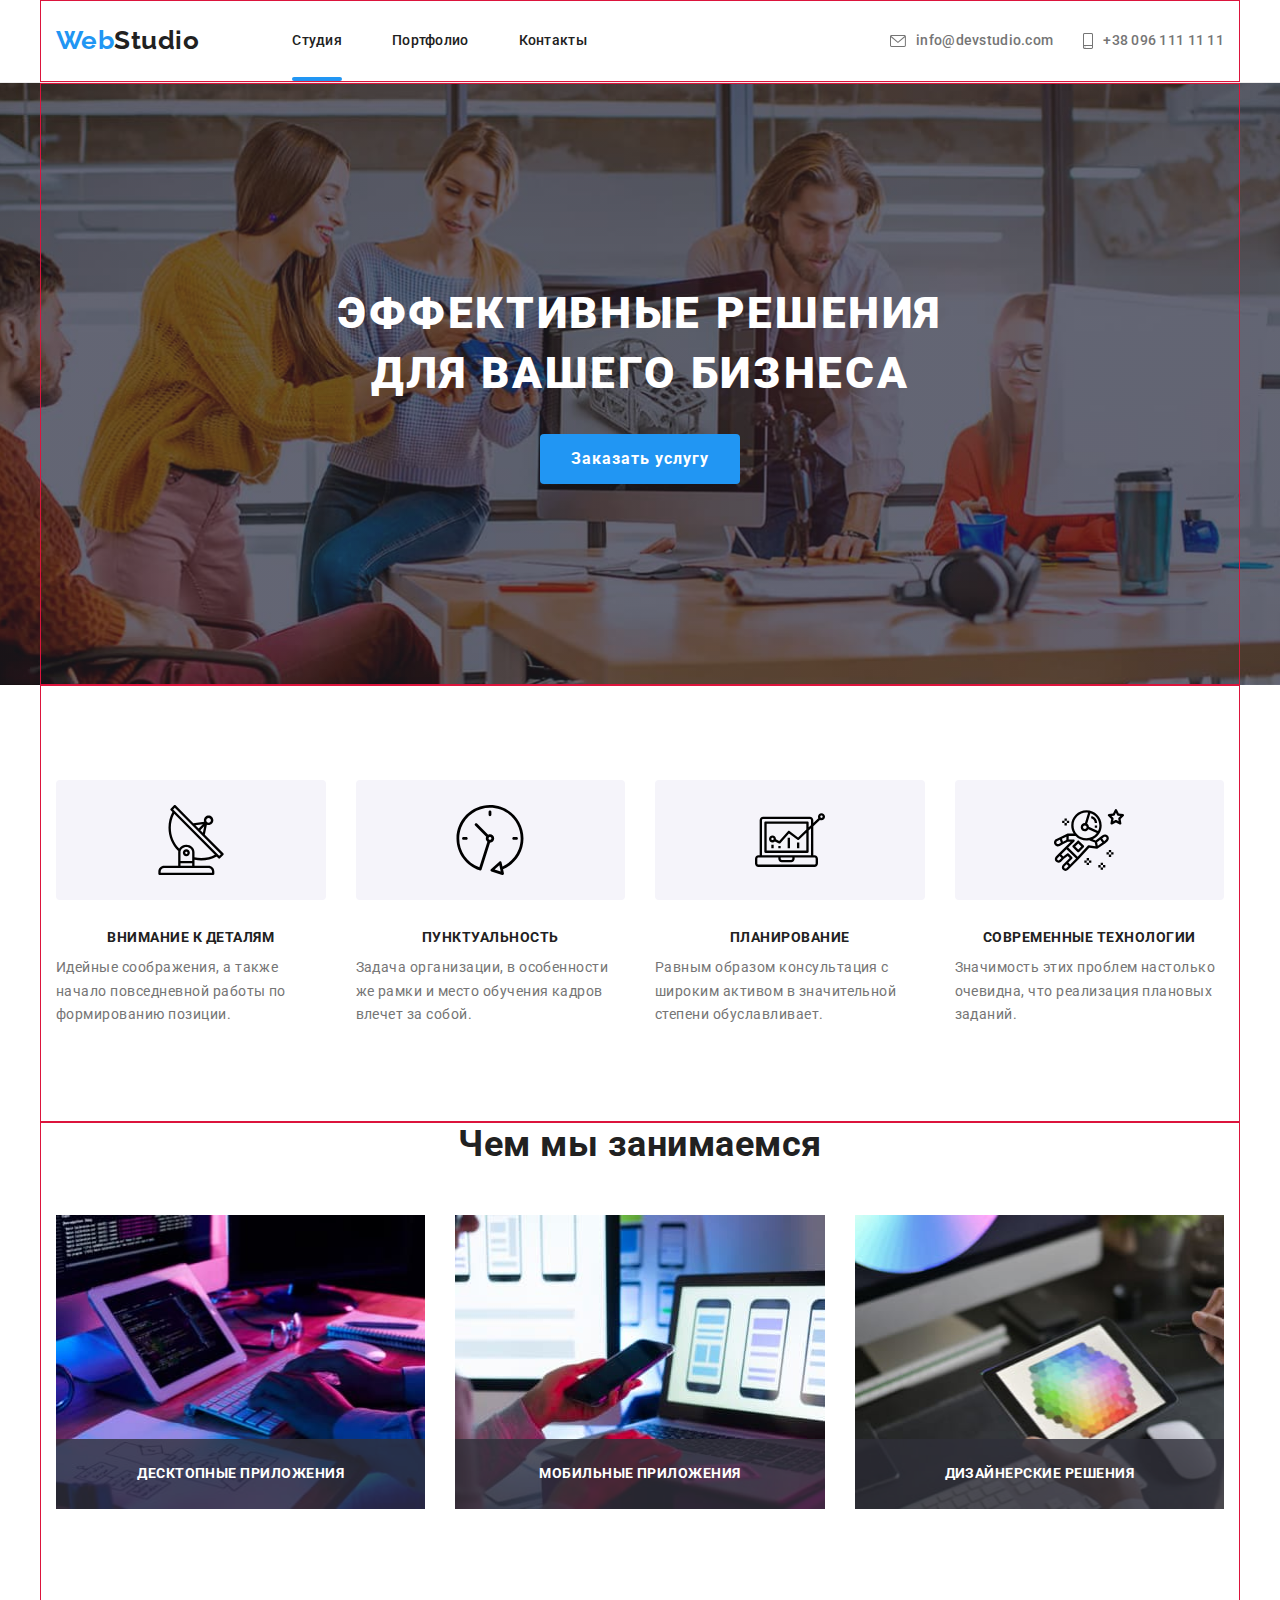
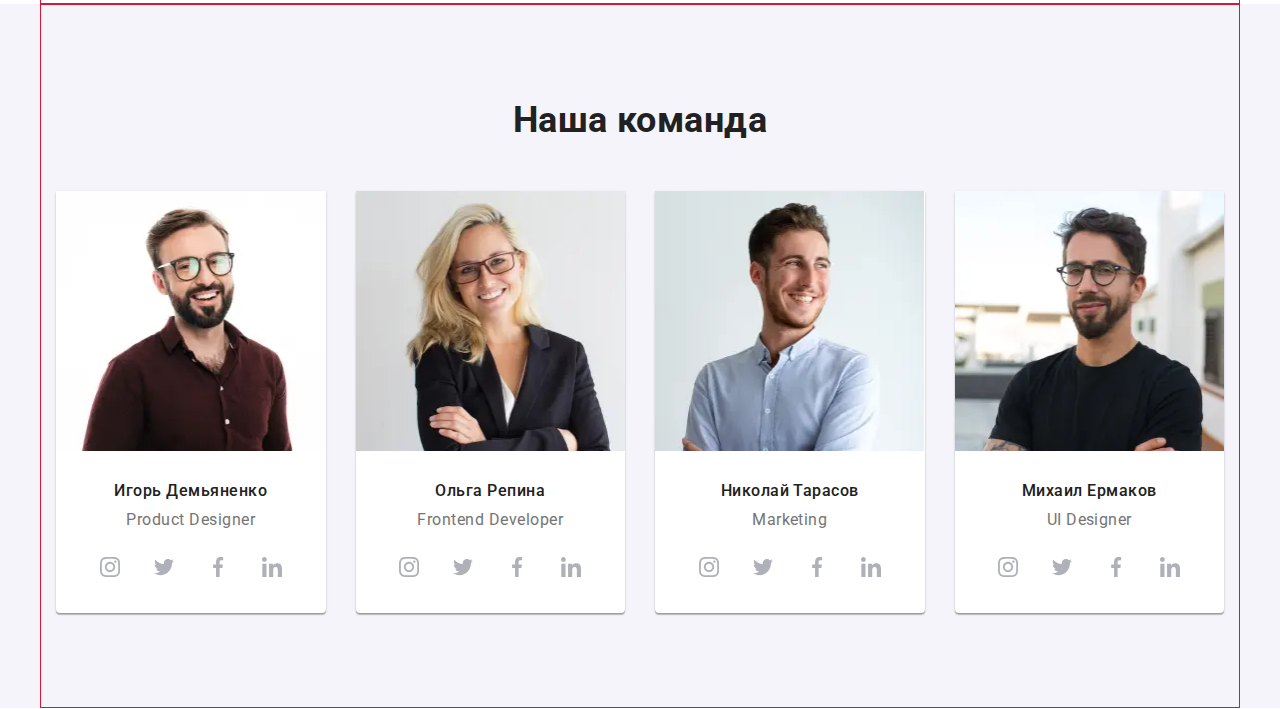
==== commit 24662346: "adaptive team section finished" ====
--- a/index.html
+++ b/index.html
@@ -189,7 +189,26 @@
                 <ul class="team-list list">
                     <li class="team-item">
                         <picture>
-                            <img class="photo" src="./images/team/ihor.jpg" alt="фото Игоря" width="270" height="260">
+                            <source
+                            srcset="./images/team/desktop-ihor.webp 1x, ./images/team/desktop-ihor@2x.webp 2x"
+                            media="(min-width: 1200px)" type="image/webp">
+                            <source
+                            srcset="./images/team/desktop-ihor.jpg 1x, ./images/team/desktop-ihor@2x.jpg 2x" 
+                            media="(min-width: 1200px)">
+                            <source
+                            srcset="./images/team/tablet-ihor.webp 1x, ./images/team/tablet-ihor@2x.webp 2x" 
+                            media="(min-width: 768px)" type="image/webp">
+                            <source
+                            srcset="./images/team/tablet-ihor.jpg 1x, ./images/team/tablet-ihor@2x.jpg 2x"
+                            media="(min-width: 768px)">
+                            <source
+                            srcset="./images/team/mobile-ihor.webp 1x, ./images/team/mobile-ihor@2x.webp 2x" 
+                            media="(min-width: 320px)" type="image/webp">
+                            <source
+                            srcset="./images/team/mobile-ihor.jpg 1x, ./images/team/mobile-ihor@2x.jpg 2x" 
+                            media="(min-width: 320px)">
+                            
+                            <img class="photo" src="./images/team/desktop-ihor.jpg" alt="фото Игоря">
                         </picture>
                         <div class="team-description-wrapper">
                             <h3 class="title">Игорь Демьяненко</h3>
@@ -227,7 +246,27 @@
                         </div>
                     </li>
                     <li class="team-item">
-                        <img class="photo" src="./images/team/olga.jpg" alt="фото Ольги" width="270" height="260">
+                        <picture>
+                            <source
+                            srcset="./images/team/desktop-olga.webp 1x, ./images/team/desktop-olga@2x.webp 2x"
+                            media="(min-width: 1200px)" type="image/webp">
+                            <source
+                            srcset="./images/team/desktop-olga.jpg 1x, ./images/team/desktop-olga@2x.jpg 2x" 
+                            media="(min-width: 1200px)">
+                            <source
+                            srcset="./images/team/tablet-olga.webp 1x, ./images/team/tablet-olga@2x.webp 2x" 
+                            media="(min-width: 768px)" type="image/webp">
+                            <source
+                            srcset="./images/team/tablet-olga.jpg 1x, ./images/team/tablet-olga@2x.jpg 2x"
+                            media="(min-width: 768px)">
+                            <source
+                            srcset="./images/team/mobile-olga.webp 1x, ./images/team/mobile-olga@2x.webp 2x" 
+                            media="(min-width: 320px)" type="image/webp">
+                            <source
+                            srcset="./images/team/mobile-olga.jpg 1x, ./images/team/mobile-olga@2x.jpg 2x" 
+                            media="(min-width: 320px)">
+                            <img class="photo" src="./images/team/desktop-olga.jpg" alt="фото Ольги">
+                        </picture>
                         <div class="team-description-wrapper">
                             <h3 class="title">Ольга Репина</h3>
                             <p class="position" lang="en">Frontend Developer</p>
@@ -264,7 +303,27 @@
                         </div>
                     </li>
                     <li class="team-item">
-                        <img class="photo" src="./images/team/nikolay.jpg" alt="фото Николая" width="270" height="260">
+                        <picture>
+                            <source 
+                            srcset="./images/team/desktop-nikolay.webp 1x, ./images/team/desktop-nikolay@2x.webp 2x"
+                            media="(min-width: 1200px)" type="image/webp">
+                            <source 
+                            srcset="./images/team/desktop-nikolay.jpg 1x, ./images/team/desktop-nikolay@2x.jpg 2x"
+                            media="(min-width: 1200px)">
+                            <source 
+                            srcset="./images/team/tablet-nikolay.webp 1x, ./images/team/tablet-nikolay@2x.webp 2x" 
+                            media="(min-width: 768px)" type="image/webp">
+                            <source 
+                            srcset="./images/team/tablet-nikolay.jpg 1x, ./images/team/tablet-nikolay@2x.jpg 2x" 
+                            media="(min-width: 768px)">
+                            <source 
+                            srcset="./images/team/mobile-nikolay.webp 1x, ./images/team/mobile-nikolay@2x.webp 2x" 
+                            media="(min-width: 320px)" type="image/webp">
+                            <source 
+                            srcset="./images/team/mobile-nikolay.jpg 1x, ./images/team/mobile-nikolay@2x.jpg 2x" 
+                            media="(min-width: 320px)">
+                            <img class="photo" src="./images/team/desktop-nikolay.jpg">
+                        </picture>
                         <div class="team-description-wrapper">
                             <h3 class="title">Николай Тарасов</h3>
                             <p class="position" lang="en">Marketing</p>
@@ -301,7 +360,27 @@
                         </div>
                     </li>
                     <li class="team-item">
-                        <img class="photo" src="./images/team/michael.jpg" alt="фото Михаила" width="270" height="260">
+                        <picture>
+                            <source 
+                            srcset="./images/team/desktop-michael.webp 1x, ./images/team/desktop-michael@2x.webp 2x"
+                            media="(min-width: 1200px)" type="image/webp">
+                            <source 
+                            srcset="./images/team/desktop-michael.jpg 1x, ./images/team/desktop-michael@2x.jpg 2x"
+                            media="(min-width: 1200px)">
+                            <source 
+                            srcset="./images/team/tablet-michael.webp 1x, ./images/team/tablet-michael@2x.webp 2x"
+                            media="(min-width: 768px)" type="image/webp">
+                            <source 
+                            srcset="./images/team/tablet-michael.jpg 1x, ./images/team/tablet-michael@2x.jpg 2x"
+                            media="(min-width: 768px)">
+                            <source 
+                            srcset="./images/team/mobile-michael.webp 1x, ./images/team/mobile-michael@2x.webp 2x"
+                            media="(min-width: 320px)" type="image/webp">
+                            <source 
+                            srcset="./images/team/mobile-michael.jpg 1x, ./images/team/mobile-michael@2x.jpg 2x"
+                            media="(min-width: 320px)">
+                            <img src="./images/team/desktop-michael.jpg" alt="фото Михаила">
+                        </picture>
                         <div class="team-description-wrapper">
                             <h3 class="title">Михаил Ермаков</h3>
                             <p class="position" lang="en">UI Designer</p>
--- a/css/main.min.css
+++ b/css/main.min.css
@@ -1,2 +1,2 @@
-:root{--card-grid-gap: 30px;--outline: 1px solid crimson}.visually-hidden{position:absolute !important;clip:rect(1px 1px 1px 1px);clip:rect(1px, 1px, 1px, 1px);padding:0 !important;border:0 !important;height:1px !important;width:1px !important;overflow:hidden}img{display:block;max-width:100%}h1,h2,h3,h4,h5,h6,p{margin:0}ul,li{margin:0;padding:0}.list{list-style:none}.link{text-decoration:none}.page-adress{font-style:normal}body{margin:auto;color:#757575;background-color:#fff;font-weight:400;font-family:"Roboto",sans-serif;letter-spacing:0.03em}.container{width:100%;padding:60px 15px;margin:0 auto;border:var(--outline)}@media screen and (min-width: 480px){.container{width:480px}}@media only screen and (min-width: 768px){.container{width:768px}}@media only screen and (min-width: 1200px){.container{width:1200px;padding-top:94px;padding-bottom:94px}}.header-container{display:-webkit-box;display:-ms-flexbox;display:flex;-webkit-box-align:center;-ms-flex-align:center;align-items:center;-webkit-box-pack:justify;-ms-flex-pack:justify;justify-content:space-between;padding-top:10px;padding-bottom:10px}@media only screen and (min-width: 768px){.header-container{padding-top:0;padding-bottom:0}}.hero-container{padding-top:118px;padding-bottom:118px;text-align:center}@media only screen and (min-width: 1200px){.hero-container{padding:200px 0}}.whatwedo-container{display:none}@media only screen and (min-width: 1200px){.whatwedo-container{display:block;padding-top:0}}.logo{font-family:"Raleway",sans-serif;font-weight:700;font-size:24px;line-height:1.17}@media only screen and (min-width: 1200px){.logo{font-size:26px;line-height:1.19}}.header-logo .logo-span,.footer-logo .logo-span{color:#2196f3}.header-logo{color:#212121;padding-top:6px;padding-bottom:6px}@media only screen and (min-width: 768px){.header-logo{margin-right:88px;padding-top:26px;padding-bottom:26px}}@media only screen and (min-width: 1200px){.header-logo{margin-right:93px;padding-top:24px;padding-bottom:25px}}.footer-logo{display:block;margin-bottom:20px;color:#fff}.button{display:inline-block;min-width:200px;min-height:50px;padding:10px;color:#fff;background-color:#2196f3;font-family:inherit;font-weight:700;font-size:16px;line-height:1.87;letter-spacing:0.06em;border:0;border-radius:4px;-webkit-box-shadow:0;box-shadow:0;-webkit-transition:-webkit-box-shadow 250ms cubic-bezier(0.4, 0, 0.2, 1);transition:-webkit-box-shadow 250ms cubic-bezier(0.4, 0, 0.2, 1);transition:box-shadow 250ms cubic-bezier(0.4, 0, 0.2, 1);transition:box-shadow 250ms cubic-bezier(0.4, 0, 0.2, 1), -webkit-box-shadow 250ms cubic-bezier(0.4, 0, 0.2, 1)}.button:hover,.button:focus{cursor:pointer;-webkit-box-shadow:0px 4px 4px rgba(0,0,0,0.15);box-shadow:0px 4px 4px rgba(0,0,0,0.15)}.modal-form .button{-ms-flex-item-align:center;-ms-grid-row-align:center;align-self:center}.filter-buttons .button{min-height:38px;padding:6px 22px;color:#212121;background-color:#f5f4fa;font-weight:500;font-size:16px;line-height:1.62;-webkit-box-shadow:0;box-shadow:0;-webkit-transition:color 250ms cubic-bezier(0.4, 0, 0.2, 1),background-color 250ms cubic-bezier(0.4, 0, 0.2, 1),-webkit-box-shadow 250ms cubic-bezier(0.4, 0, 0.2, 1);transition:color 250ms cubic-bezier(0.4, 0, 0.2, 1),background-color 250ms cubic-bezier(0.4, 0, 0.2, 1),-webkit-box-shadow 250ms cubic-bezier(0.4, 0, 0.2, 1);transition:color 250ms cubic-bezier(0.4, 0, 0.2, 1),background-color 250ms cubic-bezier(0.4, 0, 0.2, 1),box-shadow 250ms cubic-bezier(0.4, 0, 0.2, 1);transition:color 250ms cubic-bezier(0.4, 0, 0.2, 1),background-color 250ms cubic-bezier(0.4, 0, 0.2, 1),box-shadow 250ms cubic-bezier(0.4, 0, 0.2, 1),-webkit-box-shadow 250ms cubic-bezier(0.4, 0, 0.2, 1)}.filter-buttons .button:focus,.filter-buttons .button:hover{color:#fff;background-color:#2196f3;-webkit-box-shadow:0px 3px 1px rgba(0,0,0,0.1),0px 1px 2px rgba(0,0,0,0.08),0px 2px 2px rgba(0,0,0,0.12);box-shadow:0px 3px 1px rgba(0,0,0,0.1),0px 1px 2px rgba(0,0,0,0.08),0px 2px 2px rgba(0,0,0,0.12)}.social-links{display:-webkit-box;display:-ms-flexbox;display:flex;-webkit-box-pack:center;-ms-flex-pack:center;justify-content:center;-ms-flex-wrap:wrap;flex-wrap:wrap;margin-right:-10px}.social-links-item{width:44px;height:44px;margin-right:10px}.social-link{display:-webkit-box;display:-ms-flexbox;display:flex;-webkit-box-pack:center;-ms-flex-pack:center;justify-content:center;-webkit-box-align:center;-ms-flex-align:center;align-items:center;width:100%;height:100%;border-radius:50%}.team .social-link{color:#afb1b8;background-color:#fff;-webkit-transition:background-color 250ms cubic-bezier(0.4, 0, 0.2, 1),-webkit-transition 250ms cubic-bezier(0.4, 0, 0.2, 1);transition:background-color 250ms cubic-bezier(0.4, 0, 0.2, 1),-webkit-transition 250ms cubic-bezier(0.4, 0, 0.2, 1);transition:transition 250ms cubic-bezier(0.4, 0, 0.2, 1),background-color 250ms cubic-bezier(0.4, 0, 0.2, 1);transition:transition 250ms cubic-bezier(0.4, 0, 0.2, 1),background-color 250ms cubic-bezier(0.4, 0, 0.2, 1),-webkit-transition 250ms cubic-bezier(0.4, 0, 0.2, 1)}.social-link:hover,.social-link:focus{color:#fff;background-color:#2196f3}.page-footer .social-link{color:#fff;background-color:rgba(255,255,255,0.1);-webkit-transition:background-color 250ms cubic-bezier(0.4, 0, 0.2, 1);transition:background-color 250ms cubic-bezier(0.4, 0, 0.2, 1)}.page-footer .social-link:hover,.page-footer .social-link:focus{background-color:#2196f3}.social-icon{width:20px;height:20px;fill:currentColor}.section .section-title{margin-top:0;margin-bottom:50px;color:#212121;font-weight:700;font-size:36px;line-height:1.17;text-align:center}.advantages .title{margin-bottom:10px;color:#212121;font-weight:700;font-size:14px;line-height:1.14;text-transform:uppercase;text-align:center}.team .title{margin-bottom:10px;color:#212121;font-weight:500;font-size:16px;line-height:1.19;text-align:center}.page-footer .title{margin-bottom:20px;color:#fff;font-weight:700;font-size:14px;line-height:1.14;text-transform:uppercase}.project-list .title{color:#212121;font-weight:700;font-size:18px;line-height:2;letter-spacing:0.06em}.page-header{border-bottom:1px solid #ececec}.burger-btn,.mobile-nav-close-btn{display:-webkit-box;display:-ms-flexbox;display:flex;width:40px;height:40px;-webkit-box-pack:center;-ms-flex-pack:center;justify-content:center;-webkit-box-align:center;-ms-flex-align:center;align-items:center;background-color:transparent;border:0;-webkit-box-shadow:0;box-shadow:0}.burger-btn:focus,.burger-btn:hover,.mobile-nav-close-btn:focus,.mobile-nav-close-btn:hover{color:#2196f3;cursor:pointer}.burger-btn{color:#000000}@media only screen and (min-width: 768px){.burger-btn{display:none}}.burger-icon{width:24px;height:16px;fill:currentColor}.mobile-menu{position:fixed;top:0;left:50%;-webkit-transform:translateX(-50%) translateY(-100%);transform:translateX(-50%) translateY(-100%);z-index:100;display:-webkit-box;display:-ms-flexbox;display:flex;-webkit-box-orient:vertical;-webkit-box-direction:normal;-ms-flex-direction:column;flex-direction:column;-webkit-box-pack:justify;-ms-flex-pack:justify;justify-content:space-between;width:100%;height:100vh;padding:48px 40px;font-weight:500;letter-spacing:0.02em;color:#212121;background-color:#fff;border:var(--outline);overflow-x:scroll;opacity:0;-webkit-transition:opacity 250ms cubic-bezier(0.4, 0, 0.2, 1),-webkit-transform 250ms cubic-bezier(0.4, 0, 0.2, 1);transition:opacity 250ms cubic-bezier(0.4, 0, 0.2, 1),-webkit-transform 250ms cubic-bezier(0.4, 0, 0.2, 1);transition:opacity 250ms cubic-bezier(0.4, 0, 0.2, 1),transform 250ms cubic-bezier(0.4, 0, 0.2, 1);transition:opacity 250ms cubic-bezier(0.4, 0, 0.2, 1),transform 250ms cubic-bezier(0.4, 0, 0.2, 1),-webkit-transform 250ms cubic-bezier(0.4, 0, 0.2, 1)}.mobile-menu.is-open{-webkit-transform:translateX(-50%) translateY(0);transform:translateX(-50%) translateY(0);opacity:1}.mobile-menu .link{color:inherit}@media only screen and (min-width: 768px){.mobile-menu{display:none}}.mobile-menu-nav{font-size:40px;line-height:1.18}.mobile-menu-nav .link:focus,.mobile-menu-nav .link:hover{color:#2196f3}.mobile-nav-item{margin-bottom:32px}.mobile-menu-contacts{margin-bottom:64px;font-size:24px;line-height:1.17;color:#757575}.mobile-contacts-item{margin-bottom:32px}.mobile-contacts-item:first-child{font-size:34px;line-height:1.18;color:#2196f3}.mobile-menu-social-links{display:-webkit-box;display:-ms-flexbox;display:flex;color:#2196f3}.mobile-social-links-item:not(:last-child){padding-right:10px;border:1px solid rgba(33,33,33,0.2)}.mobile-social-links-item:not(:first-child){padding-left:10px}.mobile-nav-close-btn{position:absolute;right:15px;top:10px;color:inherit}.mobile-nav-close-btn:focus{color:#2196f3}.mobile-nav-close-icon{width:19px;height:19px;fill:currentColor}.main-nav{display:-webkit-box;display:-ms-flexbox;display:flex;-webkit-box-align:center;-ms-flex-align:center;align-items:center}.site-nav{display:none}@media only screen and (min-width: 768px){.site-nav{display:-webkit-box;display:-ms-flexbox;display:flex}.site-nav .active{color:#2196f3}.site-nav .link{display:block;padding-top:32px;padding-bottom:32px;color:#212121;font-weight:500;font-size:14px;line-height:1.14;letter-spacing:0.02em;-webkit-transition:color 250ms cubic-bezier(0.4, 0, 0.2, 1);transition:color 250ms cubic-bezier(0.4, 0, 0.2, 1)}.site-nav .link:hover,.site-nav .link:focus{color:#2196f3}}.nav-item{position:relative}.nav-item:not(:last-child){margin-right:50px}.nav-item .link::after{position:absolute;bottom:0;left:0;content:'';opacity:0;width:100%;height:4px;background-color:#2196f3;border-radius:2px}.nav-item .active.link::after{opacity:1}.contacts{display:none}@media only screen and (min-width: 768px){.contacts{display:-webkit-box;display:-ms-flexbox;display:flex;-webkit-box-orient:vertical;-webkit-box-direction:normal;-ms-flex-direction:column;flex-direction:column;-webkit-box-pack:center;-ms-flex-pack:center;justify-content:center}}@media only screen and (min-width: 1200px){.contacts{-webkit-box-orient:initial;-webkit-box-direction:initial;-ms-flex-direction:initial;flex-direction:initial}}@media only screen and (min-width: 1200px){.contacts-item:not(:last-child){margin-right:30px}}@media only screen and (min-width: 768px){.contacts-icon{display:-webkit-box;display:-ms-flexbox;display:flex;-webkit-box-pack:center;-ms-flex-pack:center;justify-content:center;-webkit-box-align:center;-ms-flex-align:center;align-items:center;margin-right:10px;fill:currentColor}.contacts-icon.envelope{width:16px;height:12px}.contacts-icon.smartphone{width:10px;height:16px}}@media only screen and (min-width: 768px){.header-contacts{display:-webkit-box;display:-ms-flexbox;display:flex;-webkit-box-align:center;-ms-flex-align:center;align-items:center;padding-top:5px;padding-bottom:5px;color:#757575;font-weight:500;font-size:14px;line-height:1.14;letter-spacing:0.02em;-webkit-transition:color 250ms cubic-bezier(0.4, 0, 0.2, 1);transition:color 250ms cubic-bezier(0.4, 0, 0.2, 1)}.header-contacts:hover,.header-contacts:focus{color:#2196f3}}@media only screen and (min-width: 1200px){.header-contacts{padding-top:30px;padding-bottom:30px}}.hero{margin:0 auto;color:#fff;background-color:#2f303a;background-image:-webkit-gradient(linear, left top, left bottom, from(rgba(47,48,58,0.4)), to(rgba(47,48,58,0.4))),url("../images/hero/mobile-hero-bg.jpg");background-image:linear-gradient(rgba(47,48,58,0.4), rgba(47,48,58,0.4)),url("../images/hero/mobile-hero-bg.jpg");background-size:cover;background-position:center;background-repeat:no-repeat}@media screen and (min-device-pixel-ratio: 2), screen and (-webkit-min-device-pixel-ratio: 2), screen and (min-resolution: 192dpi), screen and (min-resolution: 2dppx){.hero{background-image:-webkit-gradient(linear, left top, left bottom, from(rgba(47,48,58,0.4)), to(rgba(47,48,58,0.4))),url("../images/hero/mobile-hero-bg@2x.jpg");background-image:linear-gradient(rgba(47,48,58,0.4), rgba(47,48,58,0.4)),url("../images/hero/mobile-hero-bg@2x.jpg")}}@media only screen and (min-width: 768px){.hero{background-image:-webkit-gradient(linear, left top, left bottom, from(rgba(47,48,58,0.4)), to(rgba(47,48,58,0.4))),url("../images/hero/tablet-hero-bg.jpg");background-image:linear-gradient(rgba(47,48,58,0.4), rgba(47,48,58,0.4)),url("../images/hero/tablet-hero-bg.jpg")}}@media screen and (min-device-pixel-ratio: 2) and (min-width: 768px), screen and (-webkit-min-device-pixel-ratio: 2) and (min-width: 768px), screen and (min-resolution: 192dpi) and (min-width: 768px), screen and (min-resolution: 2dppx) and (min-width: 768px){.hero{background-image:-webkit-gradient(linear, left top, left bottom, from(rgba(47,48,58,0.4)), to(rgba(47,48,58,0.4))),url("../images/hero/tablet-hero-bg@2x.jpg");background-image:linear-gradient(rgba(47,48,58,0.4), rgba(47,48,58,0.4)),url("../images/hero/tablet-hero-bg@2x.jpg")}}@media only screen and (min-width: 1200px){.hero{background-image:-webkit-gradient(linear, left top, left bottom, from(rgba(47,48,58,0.4)), to(rgba(47,48,58,0.4))),url("../images/hero/desktop-hero-bg.jpg");background-image:linear-gradient(rgba(47,48,58,0.4), rgba(47,48,58,0.4)),url("../images/hero/desktop-hero-bg.jpg")}}@media screen and (min-device-pixel-ratio: 2) and (min-width: 1200px), screen and (-webkit-min-device-pixel-ratio: 2) and (min-width: 1200px), screen and (min-resolution: 192dpi) and (min-width: 1200px), screen and (min-resolution: 2dppx) and (min-width: 1200px){.hero{background-image:-webkit-gradient(linear, left top, left bottom, from(rgba(47,48,58,0.4)), to(rgba(47,48,58,0.4))),url("../images/hero/desktop-hero-bg@2x.jpg");background-image:linear-gradient(rgba(47,48,58,0.4), rgba(47,48,58,0.4)),url("../images/hero/desktop-hero-bg@2x.jpg")}}.hero-title{max-width:360px;margin-left:auto;margin-right:auto;margin-bottom:30px;font-weight:900;font-size:26px;line-height:1.62;letter-spacing:0.06em;text-transform:uppercase;letter-spacing:0.06em}@media only screen and (min-width: 1200px){.hero-title{max-width:700px;font-weight:900;font-size:44px;line-height:1.36}}.advantages{margin-bottom:calc(-1 * var(--card-grid-gap))}.advantages .text{font-size:14px;line-height:1.71}@media only screen and (min-width: 768px){.advantages{display:-webkit-box;display:-ms-flexbox;display:flex;-ms-flex-wrap:wrap;flex-wrap:wrap;margin-right:calc(-1 * var(--card-grid-gap))}}.advantages-item{width:100%;margin-bottom:var(--card-grid-gap)}@media only screen and (min-width: 768px){.advantages-item{width:calc(100% / 2 - var(--card-grid-gap));margin-right:var(--card-grid-gap)}}@media only screen and (min-width: 1200px){.advantages-item{width:calc(100% / 4 - var(--card-grid-gap))}}.advantages-icon-container{display:-webkit-box;display:-ms-flexbox;display:flex;width:100%;height:120px;-webkit-box-pack:center;-ms-flex-pack:center;justify-content:center;-webkit-box-align:center;-ms-flex-align:center;align-items:center;margin-bottom:30px;background-color:#f5f4fa;border-radius:4px}.advantages-icon{width:70px;height:70px}.whatwedo{display:-webkit-box;display:-ms-flexbox;display:flex;-ms-flex-wrap:wrap;flex-wrap:wrap;margin-right:calc(-1 * var(--card-grid-gap));margin-bottom:calc(-1 * var(--card-grid-gap))}.whatwedo-item{position:relative;width:calc(100% / 3 - var(--card-grid-gap));margin-right:var(--card-grid-gap);margin-bottom:var(--card-grid-gap)}.whatwedo .title{position:absolute;bottom:0;width:100%;padding:27px 15px;background-color:rgba(47,48,58,0.8);color:#fff;font-weight:700;font-size:14px;line-height:1.14;text-align:center;text-transform:uppercase}.team{background-color:#f5f4fa}.team-list{display:-webkit-box;display:-ms-flexbox;display:flex;-ms-flex-wrap:wrap;flex-wrap:wrap;margin-right:calc(-1 * var(--card-grid-gap));margin-bottom:calc(-1 * var(--card-grid-gap))}.team-item{width:calc(100% / 4 - var(--card-grid-gap));margin-right:var(--card-grid-gap);margin-bottom:var(--card-grid-gap);background-color:#fff;border-radius:0 0 4px 4px;-webkit-box-shadow:0px 1px 3px rgba(0,0,0,0.12),0px 1px 1px rgba(0,0,0,0.14),0px 2px 1px rgba(0,0,0,0.2);box-shadow:0px 1px 3px rgba(0,0,0,0.12),0px 1px 1px rgba(0,0,0,0.14),0px 2px 1px rgba(0,0,0,0.2)}.team-description-wrapper{padding-top:30px;padding-bottom:30px;padding-left:15px;padding-right:15px}.team .position{margin-bottom:16px;font-size:16px;line-height:1.19;text-align:center}.clients{display:-webkit-box;display:-ms-flexbox;display:flex;margin-right:calc(-1 * var(--card-grid-gap));-webkit-box-align:center;-ms-flex-align:center;align-items:center}.clients-item{width:calc(100% / 6 - var(--card-grid-gap));height:90px;margin-right:var(--card-grid-gap);color:#757575}.clients-icon-link{display:-webkit-box;display:-ms-flexbox;display:flex;-webkit-box-pack:center;-ms-flex-pack:center;justify-content:center;-webkit-box-align:center;-ms-flex-align:center;align-items:center;width:100%;height:100%;color:#afb1b8;border:1px solid #afb1b8;border-radius:4px;-webkit-transition:color 250ms cubic-bezier(0.4, 0, 0.2, 1),border 250ms cubic-bezier(0.4, 0, 0.2, 1);transition:color 250ms cubic-bezier(0.4, 0, 0.2, 1),border 250ms cubic-bezier(0.4, 0, 0.2, 1)}.clients-icon-link:hover,.clients-icon-link:focus{color:#2196f3;border:1px solid #2196f3}.clients-icon{width:80px;height:50px;fill:currentColor}.clients-icon.company-1{width:44px;height:49px}.clients-icon.company-2{width:40px;height:52px}.clients-icon.company-3{width:41px;height:43px}.clients-icon.company-4{width:80px;height:42px}.clients-icon.company-5{width:59px;height:47px}.clients-icon.company-6{width:88px;height:45px}.page-footer{color:#fff;background-color:#2f303a}.page-adress{min-width:231px}.page-adress .item:not(:last-child){margin-bottom:9px}.footer-adress{font-size:14px;line-height:1.71}.footer-contacts{display:block;color:rgba(255,255,255,0.6);font-size:14px;line-height:1.71;letter-spacing:0.03em;-webkit-transition:color 250ms cubic-bezier(0.4, 0, 0.2, 1);transition:color 250ms cubic-bezier(0.4, 0, 0.2, 1)}.footer-contacts:hover,.footer-contacts:focus{color:#2196f3}.footer-subscribe-form .form-label{display:block}.footer-subscribe-form .form-input{min-width:358px;min-height:50px;margin-right:12px;padding-left:16px;background-color:transparent;color:#fff;font-size:16px;line-height:1.25;letter-spacing:0.03em;border:1px solid rgba(255,255,255,0.3);border-radius:4px}.footer-subscribe-form .form-input::-webkit-input-placeholder{color:rgba(255,255,255,0.6)}.footer-subscribe-form .form-input:-ms-input-placeholder{color:rgba(255,255,255,0.6)}.footer-subscribe-form .form-input::-ms-input-placeholder{color:rgba(255,255,255,0.6)}.footer-subscribe-form .form-input::placeholder{color:rgba(255,255,255,0.6)}.filter-buttons{display:-webkit-box;display:-ms-flexbox;display:flex;-webkit-box-pack:center;-ms-flex-pack:center;justify-content:center;margin-bottom:50px}.filter-item:not(:last-child){margin-right:8px}.project-list{display:-webkit-box;display:-ms-flexbox;display:flex;-ms-flex-wrap:wrap;flex-wrap:wrap;margin-right:calc(-1 * var(--card-grid-gap));margin-bottom:calc(-1 * var(--card-grid-gap))}.project-item{-ms-flex-preferred-size:calc(100% / 3 - var(--card-grid-gap));flex-basis:calc(100% / 3 - var(--card-grid-gap));margin-right:var(--card-grid-gap);margin-bottom:var(--card-grid-gap);border:1px solid #eeeeee}.project-item .link{display:block;-webkit-box-shadow:0;box-shadow:0;-webkit-transition:-webkit-box-shadow 250ms cubic-bezier(0.4, 0, 0.2, 1);transition:-webkit-box-shadow 250ms cubic-bezier(0.4, 0, 0.2, 1);transition:box-shadow 250ms cubic-bezier(0.4, 0, 0.2, 1);transition:box-shadow 250ms cubic-bezier(0.4, 0, 0.2, 1), -webkit-box-shadow 250ms cubic-bezier(0.4, 0, 0.2, 1)}.project-item .link:hover,.project-item .link:focus{-webkit-box-shadow:0px 1px 1px rgba(0,0,0,0.12),0px 4px 4px rgba(0,0,0,0.06),1px 4px 6px rgba(0,0,0,0.16);box-shadow:0px 1px 1px rgba(0,0,0,0.12),0px 4px 4px rgba(0,0,0,0.06),1px 4px 6px rgba(0,0,0,0.16)}.project-list .description{color:#757575;font-size:16px;line-height:1.87}.project-description-wrapper{padding:20px 24px;background-color:#fff}.project-photo-wrapper{position:relative;overflow:hidden}.project-item .overlay{position:absolute;left:0;top:0;-webkit-transform:translateY(100%);transform:translateY(100%);display:-webkit-box;display:-ms-flexbox;display:flex;-webkit-box-align:center;-ms-flex-align:center;align-items:center;width:100%;height:100%;padding:24px;color:#fff;background-color:rgba(33,150,243,0.9);font-size:18px;line-height:1.56;text-align:center;-webkit-transition:-webkit-transform 250ms cubic-bezier(0.4, 0, 0.2, 1);transition:-webkit-transform 250ms cubic-bezier(0.4, 0, 0.2, 1);transition:transform 250ms cubic-bezier(0.4, 0, 0.2, 1);transition:transform 250ms cubic-bezier(0.4, 0, 0.2, 1), -webkit-transform 250ms cubic-bezier(0.4, 0, 0.2, 1)}.project-item .link:hover .overlay,.project-item .link:focus .overlay{-webkit-transform:translateY(0);transform:translateY(0)}.backdrop{position:fixed;top:0;left:0;width:100%;height:100%;background-color:rgba(0,0,0,0.2);opacity:1;-webkit-transform:scale(1);transform:scale(1);-webkit-transition:opacity 250ms cubic-bezier(0.4, 0, 0.2, 1),-webkit-transform 250ms cubic-bezier(0.4, 0, 0.2, 1);transition:opacity 250ms cubic-bezier(0.4, 0, 0.2, 1),-webkit-transform 250ms cubic-bezier(0.4, 0, 0.2, 1);transition:opacity 250ms cubic-bezier(0.4, 0, 0.2, 1),transform 250ms cubic-bezier(0.4, 0, 0.2, 1);transition:opacity 250ms cubic-bezier(0.4, 0, 0.2, 1),transform 250ms cubic-bezier(0.4, 0, 0.2, 1),-webkit-transform 250ms cubic-bezier(0.4, 0, 0.2, 1)}.modal{position:absolute;top:50%;left:50%;-webkit-transform:translate(-50%, -50%) scale(1);transform:translate(-50%, -50%) scale(1);width:528px;height:581px;padding:40px;background-color:#fff;-webkit-box-shadow:0px 1px 3px rgba(0,0,0,0.12),0px 1px 1px rgba(0,0,0,0.14),0px 2px 1px rgba(0,0,0,0.2);box-shadow:0px 1px 3px rgba(0,0,0,0.12),0px 1px 1px rgba(0,0,0,0.14),0px 2px 1px rgba(0,0,0,0.2);border-radius:4px;-webkit-transition:-webkit-transform 250ms cubic-bezier(0.4, 0, 0.2, 1);transition:-webkit-transform 250ms cubic-bezier(0.4, 0, 0.2, 1);transition:transform 250ms cubic-bezier(0.4, 0, 0.2, 1);transition:transform 250ms cubic-bezier(0.4, 0, 0.2, 1), -webkit-transform 250ms cubic-bezier(0.4, 0, 0.2, 1)}.backdrop.is-hidden .modal{-webkit-transform:translate(-50%, -50%) scale(0.9);transform:translate(-50%, -50%) scale(0.9)}.modal .call-to-action{margin:0 auto;margin-bottom:12px;color:#212121;font-weight:700;font-size:20px;line-height:1.15}.modal-form{display:-webkit-box;display:-ms-flexbox;display:flex;-webkit-box-orient:vertical;-webkit-box-direction:normal;-ms-flex-direction:column;flex-direction:column}.modal-form-input-wrapper{display:block;position:relative}.modal-form-input-label{margin-bottom:10px}.modal-form .input-title,.modal-form .textarea-title{display:block;margin-bottom:4px;font-size:12px;line-height:1.17;letter-spacing:0.01em}.modal-form-input{display:block;height:40px;width:100%;padding-left:42px;border:1px solid rgba(33,33,33,0.2);border-radius:4px;-webkit-transition:border 250ms cubic-bezier(0.4, 0, 0.2, 1);transition:border 250ms cubic-bezier(0.4, 0, 0.2, 1)}.modal-form-input:focus,.modal-form-input:hover{cursor:pointer;outline:none;border:1px solid #2196f3}.modal-form-icon{position:absolute;top:50%;left:12px;-webkit-transform:translateY(-50%);transform:translateY(-50%);width:18px;height:18px;fill:#212121;-webkit-transition:fill 250ms cubic-bezier(0.4, 0, 0.2, 1);transition:fill 250ms cubic-bezier(0.4, 0, 0.2, 1)}.modal-form-input:focus+.modal-form-icon,.modal-form-input:hover+.modal-form-icon{fill:#2196f3}.modal-form-textarea-label{margin-bottom:20px}.modal-form-message{display:block;height:120px;width:100%;padding:12px 16px;resize:none;border:1px solid rgba(33,33,33,0.2);border-radius:4px;-webkit-transition:border 250ms cubic-bezier(0.4, 0, 0.2, 1);transition:border 250ms cubic-bezier(0.4, 0, 0.2, 1)}.modal-form-message::-webkit-input-placeholder{font-size:12px;line-height:1.17;letter-spacing:0.01em;color:rgba(117,117,117,0.5)}.modal-form-message:-ms-input-placeholder{font-size:12px;line-height:1.17;letter-spacing:0.01em;color:rgba(117,117,117,0.5)}.modal-form-message::-ms-input-placeholder{font-size:12px;line-height:1.17;letter-spacing:0.01em;color:rgba(117,117,117,0.5)}.modal-form-message::placeholder{font-size:12px;line-height:1.17;letter-spacing:0.01em;color:rgba(117,117,117,0.5)}.modal-form-message:focus,.modal-form-message:hover{cursor:pointer;outline:none;border:1px solid #2196f3}.modal-form-check-policy-label{font-size:14px;line-height:1.71;margin-bottom:30px}.modal-form-check-policy-title{display:-webkit-box;display:-ms-flexbox;display:flex;-webkit-box-align:center;-ms-flex-align:center;align-items:center;-ms-flex-wrap:wrap;flex-wrap:wrap;font-size:14px;line-height:1.71}.modal-form-check-policy-title::before{content:'';display:inline-block;width:16px;height:15px;margin-right:7px;background-image:url("../images/modal-window/checkbox.svg");-webkit-transition:background-image 250ms cubic-bezier(0.4, 0, 0.2, 1);transition:background-image 250ms cubic-bezier(0.4, 0, 0.2, 1)}.modal-form-check-policy:checked+.modal-form-check-policy-title::before{background-image:url("../images/modal-window/checkbox-checked.svg")}.modal-form-check-policy:focus+.modal-form-check-policy-title::before{outline:1px solid #2f303a}.modal-form-check-policy-link{color:#2196f3}.modal-close-btn{position:absolute;top:8px;right:8px;width:30px;height:30px;border:1px solid rgba(0,0,0,0.1);border-radius:50%;cursor:pointer}.modal-close-icon{width:11px;height:11px;margin:auto}.is-hidden{opacity:0;-webkit-transform:scale(0);transform:scale(0);pointer-events:none}
+:root{--card-grid-gap: 30px;--outline: 1px solid crimson}.visually-hidden{position:absolute !important;clip:rect(1px 1px 1px 1px);clip:rect(1px, 1px, 1px, 1px);padding:0 !important;border:0 !important;height:1px !important;width:1px !important;overflow:hidden}img{display:block;max-width:100%;height:auto}h1,h2,h3,h4,h5,h6,p{margin:0}ul,li{margin:0;padding:0}.list{list-style:none}.link{text-decoration:none}.page-adress{font-style:normal}body{margin:auto;color:#757575;background-color:#fff;font-weight:400;font-family:"Roboto",sans-serif;letter-spacing:0.03em}.container{width:100%;padding:60px 15px;margin:0 auto;border:var(--outline)}@media screen and (min-width: 480px){.container{width:480px}}@media only screen and (min-width: 768px){.container{width:768px}}@media only screen and (min-width: 1200px){.container{width:1200px;padding-top:94px;padding-bottom:94px}}.header-container{display:-webkit-box;display:-ms-flexbox;display:flex;-webkit-box-align:center;-ms-flex-align:center;align-items:center;-webkit-box-pack:justify;-ms-flex-pack:justify;justify-content:space-between;padding-top:10px;padding-bottom:10px}@media only screen and (min-width: 768px){.header-container{padding-top:0;padding-bottom:0}}.hero-container{padding-top:118px;padding-bottom:118px;text-align:center}@media only screen and (min-width: 1200px){.hero-container{padding:200px 0}}.whatwedo-container{display:none}@media only screen and (min-width: 1200px){.whatwedo-container{display:block;padding-top:0}}.logo{font-family:"Raleway",sans-serif;font-weight:700;font-size:24px;line-height:1.17}@media only screen and (min-width: 1200px){.logo{font-size:26px;line-height:1.19}}.header-logo .logo-span,.footer-logo .logo-span{color:#2196f3}.header-logo{color:#212121;padding-top:6px;padding-bottom:6px}@media only screen and (min-width: 768px){.header-logo{margin-right:88px;padding-top:26px;padding-bottom:26px}}@media only screen and (min-width: 1200px){.header-logo{margin-right:93px;padding-top:24px;padding-bottom:25px}}.footer-logo{display:block;margin-bottom:20px;color:#fff}.button{display:inline-block;min-width:200px;min-height:50px;padding:10px;color:#fff;background-color:#2196f3;font-family:inherit;font-weight:700;font-size:16px;line-height:1.87;letter-spacing:0.06em;border:0;border-radius:4px;-webkit-box-shadow:0;box-shadow:0;-webkit-transition:-webkit-box-shadow 250ms cubic-bezier(0.4, 0, 0.2, 1);transition:-webkit-box-shadow 250ms cubic-bezier(0.4, 0, 0.2, 1);transition:box-shadow 250ms cubic-bezier(0.4, 0, 0.2, 1);transition:box-shadow 250ms cubic-bezier(0.4, 0, 0.2, 1), -webkit-box-shadow 250ms cubic-bezier(0.4, 0, 0.2, 1)}.button:hover,.button:focus{cursor:pointer;-webkit-box-shadow:0px 4px 4px rgba(0,0,0,0.15);box-shadow:0px 4px 4px rgba(0,0,0,0.15)}.modal-form .button{-ms-flex-item-align:center;-ms-grid-row-align:center;align-self:center}.filter-buttons .button{min-height:38px;padding:6px 22px;color:#212121;background-color:#f5f4fa;font-weight:500;font-size:16px;line-height:1.62;-webkit-box-shadow:0;box-shadow:0;-webkit-transition:color 250ms cubic-bezier(0.4, 0, 0.2, 1),background-color 250ms cubic-bezier(0.4, 0, 0.2, 1),-webkit-box-shadow 250ms cubic-bezier(0.4, 0, 0.2, 1);transition:color 250ms cubic-bezier(0.4, 0, 0.2, 1),background-color 250ms cubic-bezier(0.4, 0, 0.2, 1),-webkit-box-shadow 250ms cubic-bezier(0.4, 0, 0.2, 1);transition:color 250ms cubic-bezier(0.4, 0, 0.2, 1),background-color 250ms cubic-bezier(0.4, 0, 0.2, 1),box-shadow 250ms cubic-bezier(0.4, 0, 0.2, 1);transition:color 250ms cubic-bezier(0.4, 0, 0.2, 1),background-color 250ms cubic-bezier(0.4, 0, 0.2, 1),box-shadow 250ms cubic-bezier(0.4, 0, 0.2, 1),-webkit-box-shadow 250ms cubic-bezier(0.4, 0, 0.2, 1)}.filter-buttons .button:focus,.filter-buttons .button:hover{color:#fff;background-color:#2196f3;-webkit-box-shadow:0px 3px 1px rgba(0,0,0,0.1),0px 1px 2px rgba(0,0,0,0.08),0px 2px 2px rgba(0,0,0,0.12);box-shadow:0px 3px 1px rgba(0,0,0,0.1),0px 1px 2px rgba(0,0,0,0.08),0px 2px 2px rgba(0,0,0,0.12)}.social-links{display:-webkit-box;display:-ms-flexbox;display:flex;-webkit-box-pack:center;-ms-flex-pack:center;justify-content:center;-ms-flex-wrap:wrap;flex-wrap:wrap;margin-right:-10px}.social-links-item{width:44px;height:44px;margin-right:10px}.social-link{display:-webkit-box;display:-ms-flexbox;display:flex;-webkit-box-pack:center;-ms-flex-pack:center;justify-content:center;-webkit-box-align:center;-ms-flex-align:center;align-items:center;width:100%;height:100%;border-radius:50%}.team .social-link{color:#afb1b8;background-color:#fff;-webkit-transition:background-color 250ms cubic-bezier(0.4, 0, 0.2, 1),-webkit-transition 250ms cubic-bezier(0.4, 0, 0.2, 1);transition:background-color 250ms cubic-bezier(0.4, 0, 0.2, 1),-webkit-transition 250ms cubic-bezier(0.4, 0, 0.2, 1);transition:transition 250ms cubic-bezier(0.4, 0, 0.2, 1),background-color 250ms cubic-bezier(0.4, 0, 0.2, 1);transition:transition 250ms cubic-bezier(0.4, 0, 0.2, 1),background-color 250ms cubic-bezier(0.4, 0, 0.2, 1),-webkit-transition 250ms cubic-bezier(0.4, 0, 0.2, 1)}.social-link:hover,.social-link:focus{color:#fff;background-color:#2196f3}.page-footer .social-link{color:#fff;background-color:rgba(255,255,255,0.1);-webkit-transition:background-color 250ms cubic-bezier(0.4, 0, 0.2, 1);transition:background-color 250ms cubic-bezier(0.4, 0, 0.2, 1)}.page-footer .social-link:hover,.page-footer .social-link:focus{background-color:#2196f3}.social-icon{width:20px;height:20px;fill:currentColor}.section-title{margin-bottom:50px;color:#212121;font-weight:700;font-size:28px;line-height:1.18;text-align:center}@media only screen and (min-width: 1200px){.section-title{font-size:36px;line-height:1.17}}.advantages .title{margin-bottom:10px;color:#212121;font-weight:700;font-size:14px;line-height:1.14;text-transform:uppercase;text-align:center}.team .title{margin-bottom:10px;color:#212121;font-weight:500;font-size:16px;line-height:1.19;text-align:center}.page-footer .title{margin-bottom:20px;color:#fff;font-weight:700;font-size:14px;line-height:1.14;text-transform:uppercase}.project-list .title{color:#212121;font-weight:700;font-size:18px;line-height:2;letter-spacing:0.06em}.page-header{border-bottom:1px solid #ececec}.burger-btn,.mobile-nav-close-btn{display:-webkit-box;display:-ms-flexbox;display:flex;width:40px;height:40px;-webkit-box-pack:center;-ms-flex-pack:center;justify-content:center;-webkit-box-align:center;-ms-flex-align:center;align-items:center;background-color:transparent;border:0;-webkit-box-shadow:0;box-shadow:0}.burger-btn:focus,.burger-btn:hover,.mobile-nav-close-btn:focus,.mobile-nav-close-btn:hover{color:#2196f3;cursor:pointer}.burger-btn{color:#000000}@media only screen and (min-width: 768px){.burger-btn{display:none}}.burger-icon{width:24px;height:16px;fill:currentColor}.mobile-menu{position:fixed;top:0;left:50%;-webkit-transform:translateX(-50%) translateY(-100%);transform:translateX(-50%) translateY(-100%);z-index:100;display:-webkit-box;display:-ms-flexbox;display:flex;-webkit-box-orient:vertical;-webkit-box-direction:normal;-ms-flex-direction:column;flex-direction:column;-webkit-box-pack:justify;-ms-flex-pack:justify;justify-content:space-between;width:100%;height:100vh;padding:48px 40px;font-weight:500;letter-spacing:0.02em;color:#212121;background-color:#fff;border:var(--outline);overflow-x:scroll;opacity:0;-webkit-transition:opacity 250ms cubic-bezier(0.4, 0, 0.2, 1),-webkit-transform 250ms cubic-bezier(0.4, 0, 0.2, 1);transition:opacity 250ms cubic-bezier(0.4, 0, 0.2, 1),-webkit-transform 250ms cubic-bezier(0.4, 0, 0.2, 1);transition:opacity 250ms cubic-bezier(0.4, 0, 0.2, 1),transform 250ms cubic-bezier(0.4, 0, 0.2, 1);transition:opacity 250ms cubic-bezier(0.4, 0, 0.2, 1),transform 250ms cubic-bezier(0.4, 0, 0.2, 1),-webkit-transform 250ms cubic-bezier(0.4, 0, 0.2, 1)}.mobile-menu.is-open{-webkit-transform:translateX(-50%) translateY(0);transform:translateX(-50%) translateY(0);opacity:1}.mobile-menu .link{color:inherit}@media only screen and (min-width: 768px){.mobile-menu{display:none}}.mobile-menu-nav{font-size:40px;line-height:1.18}.mobile-menu-nav .link:focus,.mobile-menu-nav .link:hover{color:#2196f3}.mobile-nav-item{margin-bottom:32px}.mobile-menu-contacts{margin-bottom:64px;font-size:24px;line-height:1.17;color:#757575}.mobile-contacts-item{margin-bottom:32px}.mobile-contacts-item:first-child{font-size:34px;line-height:1.18;color:#2196f3}.mobile-menu-social-links{display:-webkit-box;display:-ms-flexbox;display:flex;color:#2196f3}.mobile-social-links-item:not(:last-child){padding-right:10px;border:1px solid rgba(33,33,33,0.2)}.mobile-social-links-item:not(:first-child){padding-left:10px}.mobile-nav-close-btn{position:absolute;right:15px;top:10px;color:inherit}.mobile-nav-close-btn:focus{color:#2196f3}.mobile-nav-close-icon{width:19px;height:19px;fill:currentColor}.main-nav{display:-webkit-box;display:-ms-flexbox;display:flex;-webkit-box-align:center;-ms-flex-align:center;align-items:center}.site-nav{display:none}@media only screen and (min-width: 768px){.site-nav{display:-webkit-box;display:-ms-flexbox;display:flex}.site-nav .active{color:#2196f3}.site-nav .link{display:block;padding-top:32px;padding-bottom:32px;color:#212121;font-weight:500;font-size:14px;line-height:1.14;letter-spacing:0.02em;-webkit-transition:color 250ms cubic-bezier(0.4, 0, 0.2, 1);transition:color 250ms cubic-bezier(0.4, 0, 0.2, 1)}.site-nav .link:hover,.site-nav .link:focus{color:#2196f3}}.nav-item{position:relative}.nav-item:not(:last-child){margin-right:50px}.nav-item .link::after{position:absolute;bottom:0;left:0;content:'';opacity:0;width:100%;height:4px;background-color:#2196f3;border-radius:2px}.nav-item .active.link::after{opacity:1}.contacts{display:none}@media only screen and (min-width: 768px){.contacts{display:-webkit-box;display:-ms-flexbox;display:flex;-webkit-box-orient:vertical;-webkit-box-direction:normal;-ms-flex-direction:column;flex-direction:column;-webkit-box-pack:center;-ms-flex-pack:center;justify-content:center}}@media only screen and (min-width: 1200px){.contacts{-webkit-box-orient:initial;-webkit-box-direction:initial;-ms-flex-direction:initial;flex-direction:initial}}@media only screen and (min-width: 1200px){.contacts-item:not(:last-child){margin-right:30px}}@media only screen and (min-width: 768px){.contacts-icon{display:-webkit-box;display:-ms-flexbox;display:flex;-webkit-box-pack:center;-ms-flex-pack:center;justify-content:center;-webkit-box-align:center;-ms-flex-align:center;align-items:center;margin-right:10px;fill:currentColor}.contacts-icon.envelope{width:16px;height:12px}.contacts-icon.smartphone{width:10px;height:16px}}@media only screen and (min-width: 768px){.header-contacts{display:-webkit-box;display:-ms-flexbox;display:flex;-webkit-box-align:center;-ms-flex-align:center;align-items:center;padding-top:5px;padding-bottom:5px;color:#757575;font-weight:500;font-size:14px;line-height:1.14;letter-spacing:0.02em;-webkit-transition:color 250ms cubic-bezier(0.4, 0, 0.2, 1);transition:color 250ms cubic-bezier(0.4, 0, 0.2, 1)}.header-contacts:hover,.header-contacts:focus{color:#2196f3}}@media only screen and (min-width: 1200px){.header-contacts{padding-top:30px;padding-bottom:30px}}.hero{margin:0 auto;color:#fff;background-color:#2f303a;background-image:-webkit-gradient(linear, left top, left bottom, from(rgba(47,48,58,0.4)), to(rgba(47,48,58,0.4))),url("../images/hero/mobile-hero-bg.jpg");background-image:linear-gradient(rgba(47,48,58,0.4), rgba(47,48,58,0.4)),url("../images/hero/mobile-hero-bg.jpg");background-size:cover;background-position:center;background-repeat:no-repeat}@media screen and (min-device-pixel-ratio: 2), screen and (-webkit-min-device-pixel-ratio: 2), screen and (min-resolution: 192dpi), screen and (min-resolution: 2dppx){.hero{background-image:-webkit-gradient(linear, left top, left bottom, from(rgba(47,48,58,0.4)), to(rgba(47,48,58,0.4))),url("../images/hero/mobile-hero-bg@2x.jpg");background-image:linear-gradient(rgba(47,48,58,0.4), rgba(47,48,58,0.4)),url("../images/hero/mobile-hero-bg@2x.jpg")}}@media only screen and (min-width: 768px){.hero{background-image:-webkit-gradient(linear, left top, left bottom, from(rgba(47,48,58,0.4)), to(rgba(47,48,58,0.4))),url("../images/hero/tablet-hero-bg.jpg");background-image:linear-gradient(rgba(47,48,58,0.4), rgba(47,48,58,0.4)),url("../images/hero/tablet-hero-bg.jpg")}}@media screen and (min-device-pixel-ratio: 2) and (min-width: 768px), screen and (-webkit-min-device-pixel-ratio: 2) and (min-width: 768px), screen and (min-resolution: 192dpi) and (min-width: 768px), screen and (min-resolution: 2dppx) and (min-width: 768px){.hero{background-image:-webkit-gradient(linear, left top, left bottom, from(rgba(47,48,58,0.4)), to(rgba(47,48,58,0.4))),url("../images/hero/tablet-hero-bg@2x.jpg");background-image:linear-gradient(rgba(47,48,58,0.4), rgba(47,48,58,0.4)),url("../images/hero/tablet-hero-bg@2x.jpg")}}@media only screen and (min-width: 1200px){.hero{background-image:-webkit-gradient(linear, left top, left bottom, from(rgba(47,48,58,0.4)), to(rgba(47,48,58,0.4))),url("../images/hero/desktop-hero-bg.jpg");background-image:linear-gradient(rgba(47,48,58,0.4), rgba(47,48,58,0.4)),url("../images/hero/desktop-hero-bg.jpg")}}@media screen and (min-device-pixel-ratio: 2) and (min-width: 1200px), screen and (-webkit-min-device-pixel-ratio: 2) and (min-width: 1200px), screen and (min-resolution: 192dpi) and (min-width: 1200px), screen and (min-resolution: 2dppx) and (min-width: 1200px){.hero{background-image:-webkit-gradient(linear, left top, left bottom, from(rgba(47,48,58,0.4)), to(rgba(47,48,58,0.4))),url("../images/hero/desktop-hero-bg@2x.jpg");background-image:linear-gradient(rgba(47,48,58,0.4), rgba(47,48,58,0.4)),url("../images/hero/desktop-hero-bg@2x.jpg")}}.hero-title{max-width:360px;margin-left:auto;margin-right:auto;margin-bottom:30px;font-weight:900;font-size:26px;line-height:1.62;letter-spacing:0.06em;text-transform:uppercase;letter-spacing:0.06em}@media only screen and (min-width: 1200px){.hero-title{max-width:700px;font-weight:900;font-size:44px;line-height:1.36}}.advantages{margin-bottom:calc(-1 * var(--card-grid-gap))}.advantages .text{font-size:14px;line-height:1.71}@media only screen and (min-width: 768px){.advantages{display:-webkit-box;display:-ms-flexbox;display:flex;-ms-flex-wrap:wrap;flex-wrap:wrap;margin-right:calc(-1 * var(--card-grid-gap))}}.advantages-item{width:100%;margin-bottom:var(--card-grid-gap)}@media only screen and (min-width: 768px){.advantages-item{width:calc(100% / 2 - var(--card-grid-gap));margin-right:var(--card-grid-gap)}}@media only screen and (min-width: 1200px){.advantages-item{width:calc(100% / 4 - var(--card-grid-gap))}}.advantages-icon-container{display:-webkit-box;display:-ms-flexbox;display:flex;width:100%;height:120px;-webkit-box-pack:center;-ms-flex-pack:center;justify-content:center;-webkit-box-align:center;-ms-flex-align:center;align-items:center;margin-bottom:30px;background-color:#f5f4fa;border-radius:4px}.advantages-icon{width:70px;height:70px}.whatwedo{display:-webkit-box;display:-ms-flexbox;display:flex;-ms-flex-wrap:wrap;flex-wrap:wrap;margin-right:calc(-1 * var(--card-grid-gap));margin-bottom:calc(-1 * var(--card-grid-gap))}.whatwedo-item{position:relative;width:calc(100% / 3 - var(--card-grid-gap));margin-right:var(--card-grid-gap);margin-bottom:var(--card-grid-gap)}.whatwedo .title{position:absolute;bottom:0;width:100%;padding:27px 15px;background-color:rgba(47,48,58,0.8);color:#fff;font-weight:700;font-size:14px;line-height:1.14;text-align:center;text-transform:uppercase}.team{background-color:#f5f4fa}.team-list{margin-bottom:calc(-1 * var(--card-grid-gap))}@media only screen and (min-width: 768px){.team-list{display:-webkit-box;display:-ms-flexbox;display:flex;-ms-flex-wrap:wrap;flex-wrap:wrap;margin-right:calc(-1 * var(--card-grid-gap))}}.team-item{margin-bottom:var(--card-grid-gap);background-color:#fff;border-radius:0 0 4px 4px;-webkit-box-shadow:0px 1px 3px rgba(0,0,0,0.12),0px 1px 1px rgba(0,0,0,0.14),0px 2px 1px rgba(0,0,0,0.2);box-shadow:0px 1px 3px rgba(0,0,0,0.12),0px 1px 1px rgba(0,0,0,0.14),0px 2px 1px rgba(0,0,0,0.2)}@media only screen and (min-width: 768px){.team-item{width:calc(100% / 2 - var(--card-grid-gap));margin-right:var(--card-grid-gap)}}@media only screen and (min-width: 1200px){.team-item{width:calc(100% / 4 - var(--card-grid-gap))}}.team-description-wrapper{padding-top:30px;padding-bottom:24px;padding-left:15px;padding-right:15px}.team .position{margin-bottom:16px;font-size:16px;line-height:1.19;text-align:center}.clients{display:-webkit-box;display:-ms-flexbox;display:flex;margin-right:calc(-1 * var(--card-grid-gap));-webkit-box-align:center;-ms-flex-align:center;align-items:center}.clients-item{width:calc(100% / 6 - var(--card-grid-gap));height:90px;margin-right:var(--card-grid-gap);color:#757575}.clients-icon-link{display:-webkit-box;display:-ms-flexbox;display:flex;-webkit-box-pack:center;-ms-flex-pack:center;justify-content:center;-webkit-box-align:center;-ms-flex-align:center;align-items:center;width:100%;height:100%;color:#afb1b8;border:1px solid #afb1b8;border-radius:4px;-webkit-transition:color 250ms cubic-bezier(0.4, 0, 0.2, 1),border 250ms cubic-bezier(0.4, 0, 0.2, 1);transition:color 250ms cubic-bezier(0.4, 0, 0.2, 1),border 250ms cubic-bezier(0.4, 0, 0.2, 1)}.clients-icon-link:hover,.clients-icon-link:focus{color:#2196f3;border:1px solid #2196f3}.clients-icon{width:80px;height:50px;fill:currentColor}.clients-icon.company-1{width:44px;height:49px}.clients-icon.company-2{width:40px;height:52px}.clients-icon.company-3{width:41px;height:43px}.clients-icon.company-4{width:80px;height:42px}.clients-icon.company-5{width:59px;height:47px}.clients-icon.company-6{width:88px;height:45px}.page-footer{color:#fff;background-color:#2f303a}.page-adress{min-width:231px}.page-adress .item:not(:last-child){margin-bottom:9px}.footer-adress{font-size:14px;line-height:1.71}.footer-contacts{display:block;color:rgba(255,255,255,0.6);font-size:14px;line-height:1.71;letter-spacing:0.03em;-webkit-transition:color 250ms cubic-bezier(0.4, 0, 0.2, 1);transition:color 250ms cubic-bezier(0.4, 0, 0.2, 1)}.footer-contacts:hover,.footer-contacts:focus{color:#2196f3}.footer-subscribe-form .form-label{display:block}.footer-subscribe-form .form-input{min-width:358px;min-height:50px;margin-right:12px;padding-left:16px;background-color:transparent;color:#fff;font-size:16px;line-height:1.25;letter-spacing:0.03em;border:1px solid rgba(255,255,255,0.3);border-radius:4px}.footer-subscribe-form .form-input::-webkit-input-placeholder{color:rgba(255,255,255,0.6)}.footer-subscribe-form .form-input:-ms-input-placeholder{color:rgba(255,255,255,0.6)}.footer-subscribe-form .form-input::-ms-input-placeholder{color:rgba(255,255,255,0.6)}.footer-subscribe-form .form-input::placeholder{color:rgba(255,255,255,0.6)}.filter-buttons{display:-webkit-box;display:-ms-flexbox;display:flex;-webkit-box-pack:center;-ms-flex-pack:center;justify-content:center;margin-bottom:50px}.filter-item:not(:last-child){margin-right:8px}.project-list{display:-webkit-box;display:-ms-flexbox;display:flex;-ms-flex-wrap:wrap;flex-wrap:wrap;margin-right:calc(-1 * var(--card-grid-gap));margin-bottom:calc(-1 * var(--card-grid-gap))}.project-item{-ms-flex-preferred-size:calc(100% / 3 - var(--card-grid-gap));flex-basis:calc(100% / 3 - var(--card-grid-gap));margin-right:var(--card-grid-gap);margin-bottom:var(--card-grid-gap);border:1px solid #eeeeee}.project-item .link{display:block;-webkit-box-shadow:0;box-shadow:0;-webkit-transition:-webkit-box-shadow 250ms cubic-bezier(0.4, 0, 0.2, 1);transition:-webkit-box-shadow 250ms cubic-bezier(0.4, 0, 0.2, 1);transition:box-shadow 250ms cubic-bezier(0.4, 0, 0.2, 1);transition:box-shadow 250ms cubic-bezier(0.4, 0, 0.2, 1), -webkit-box-shadow 250ms cubic-bezier(0.4, 0, 0.2, 1)}.project-item .link:hover,.project-item .link:focus{-webkit-box-shadow:0px 1px 1px rgba(0,0,0,0.12),0px 4px 4px rgba(0,0,0,0.06),1px 4px 6px rgba(0,0,0,0.16);box-shadow:0px 1px 1px rgba(0,0,0,0.12),0px 4px 4px rgba(0,0,0,0.06),1px 4px 6px rgba(0,0,0,0.16)}.project-list .description{color:#757575;font-size:16px;line-height:1.87}.project-description-wrapper{padding:20px 24px;background-color:#fff}.project-photo-wrapper{position:relative;overflow:hidden}.project-item .overlay{position:absolute;left:0;top:0;-webkit-transform:translateY(100%);transform:translateY(100%);display:-webkit-box;display:-ms-flexbox;display:flex;-webkit-box-align:center;-ms-flex-align:center;align-items:center;width:100%;height:100%;padding:24px;color:#fff;background-color:rgba(33,150,243,0.9);font-size:18px;line-height:1.56;text-align:center;-webkit-transition:-webkit-transform 250ms cubic-bezier(0.4, 0, 0.2, 1);transition:-webkit-transform 250ms cubic-bezier(0.4, 0, 0.2, 1);transition:transform 250ms cubic-bezier(0.4, 0, 0.2, 1);transition:transform 250ms cubic-bezier(0.4, 0, 0.2, 1), -webkit-transform 250ms cubic-bezier(0.4, 0, 0.2, 1)}.project-item .link:hover .overlay,.project-item .link:focus .overlay{-webkit-transform:translateY(0);transform:translateY(0)}.backdrop{position:fixed;top:0;left:0;width:100%;height:100%;background-color:rgba(0,0,0,0.2);opacity:1;-webkit-transform:scale(1);transform:scale(1);-webkit-transition:opacity 250ms cubic-bezier(0.4, 0, 0.2, 1),-webkit-transform 250ms cubic-bezier(0.4, 0, 0.2, 1);transition:opacity 250ms cubic-bezier(0.4, 0, 0.2, 1),-webkit-transform 250ms cubic-bezier(0.4, 0, 0.2, 1);transition:opacity 250ms cubic-bezier(0.4, 0, 0.2, 1),transform 250ms cubic-bezier(0.4, 0, 0.2, 1);transition:opacity 250ms cubic-bezier(0.4, 0, 0.2, 1),transform 250ms cubic-bezier(0.4, 0, 0.2, 1),-webkit-transform 250ms cubic-bezier(0.4, 0, 0.2, 1)}.modal{position:absolute;top:50%;left:50%;-webkit-transform:translate(-50%, -50%) scale(1);transform:translate(-50%, -50%) scale(1);width:528px;height:581px;padding:40px;background-color:#fff;-webkit-box-shadow:0px 1px 3px rgba(0,0,0,0.12),0px 1px 1px rgba(0,0,0,0.14),0px 2px 1px rgba(0,0,0,0.2);box-shadow:0px 1px 3px rgba(0,0,0,0.12),0px 1px 1px rgba(0,0,0,0.14),0px 2px 1px rgba(0,0,0,0.2);border-radius:4px;-webkit-transition:-webkit-transform 250ms cubic-bezier(0.4, 0, 0.2, 1);transition:-webkit-transform 250ms cubic-bezier(0.4, 0, 0.2, 1);transition:transform 250ms cubic-bezier(0.4, 0, 0.2, 1);transition:transform 250ms cubic-bezier(0.4, 0, 0.2, 1), -webkit-transform 250ms cubic-bezier(0.4, 0, 0.2, 1)}.backdrop.is-hidden .modal{-webkit-transform:translate(-50%, -50%) scale(0.9);transform:translate(-50%, -50%) scale(0.9)}.modal .call-to-action{margin:0 auto;margin-bottom:12px;color:#212121;font-weight:700;font-size:20px;line-height:1.15}.modal-form{display:-webkit-box;display:-ms-flexbox;display:flex;-webkit-box-orient:vertical;-webkit-box-direction:normal;-ms-flex-direction:column;flex-direction:column}.modal-form-input-wrapper{display:block;position:relative}.modal-form-input-label{margin-bottom:10px}.modal-form .input-title,.modal-form .textarea-title{display:block;margin-bottom:4px;font-size:12px;line-height:1.17;letter-spacing:0.01em}.modal-form-input{display:block;height:40px;width:100%;padding-left:42px;border:1px solid rgba(33,33,33,0.2);border-radius:4px;-webkit-transition:border 250ms cubic-bezier(0.4, 0, 0.2, 1);transition:border 250ms cubic-bezier(0.4, 0, 0.2, 1)}.modal-form-input:focus,.modal-form-input:hover{cursor:pointer;outline:none;border:1px solid #2196f3}.modal-form-icon{position:absolute;top:50%;left:12px;-webkit-transform:translateY(-50%);transform:translateY(-50%);width:18px;height:18px;fill:#212121;-webkit-transition:fill 250ms cubic-bezier(0.4, 0, 0.2, 1);transition:fill 250ms cubic-bezier(0.4, 0, 0.2, 1)}.modal-form-input:focus+.modal-form-icon,.modal-form-input:hover+.modal-form-icon{fill:#2196f3}.modal-form-textarea-label{margin-bottom:20px}.modal-form-message{display:block;height:120px;width:100%;padding:12px 16px;resize:none;border:1px solid rgba(33,33,33,0.2);border-radius:4px;-webkit-transition:border 250ms cubic-bezier(0.4, 0, 0.2, 1);transition:border 250ms cubic-bezier(0.4, 0, 0.2, 1)}.modal-form-message::-webkit-input-placeholder{font-size:12px;line-height:1.17;letter-spacing:0.01em;color:rgba(117,117,117,0.5)}.modal-form-message:-ms-input-placeholder{font-size:12px;line-height:1.17;letter-spacing:0.01em;color:rgba(117,117,117,0.5)}.modal-form-message::-ms-input-placeholder{font-size:12px;line-height:1.17;letter-spacing:0.01em;color:rgba(117,117,117,0.5)}.modal-form-message::placeholder{font-size:12px;line-height:1.17;letter-spacing:0.01em;color:rgba(117,117,117,0.5)}.modal-form-message:focus,.modal-form-message:hover{cursor:pointer;outline:none;border:1px solid #2196f3}.modal-form-check-policy-label{font-size:14px;line-height:1.71;margin-bottom:30px}.modal-form-check-policy-title{display:-webkit-box;display:-ms-flexbox;display:flex;-webkit-box-align:center;-ms-flex-align:center;align-items:center;-ms-flex-wrap:wrap;flex-wrap:wrap;font-size:14px;line-height:1.71}.modal-form-check-policy-title::before{content:'';display:inline-block;width:16px;height:15px;margin-right:7px;background-image:url("../images/modal-window/checkbox.svg");-webkit-transition:background-image 250ms cubic-bezier(0.4, 0, 0.2, 1);transition:background-image 250ms cubic-bezier(0.4, 0, 0.2, 1)}.modal-form-check-policy:checked+.modal-form-check-policy-title::before{background-image:url("../images/modal-window/checkbox-checked.svg")}.modal-form-check-policy:focus+.modal-form-check-policy-title::before{outline:1px solid #2f303a}.modal-form-check-policy-link{color:#2196f3}.modal-close-btn{position:absolute;top:8px;right:8px;width:30px;height:30px;border:1px solid rgba(0,0,0,0.1);border-radius:50%;cursor:pointer}.modal-close-icon{width:11px;height:11px;margin:auto}.is-hidden{opacity:0;-webkit-transform:scale(0);transform:scale(0);pointer-events:none}
 /*# sourceMappingURL=main.min.css.map */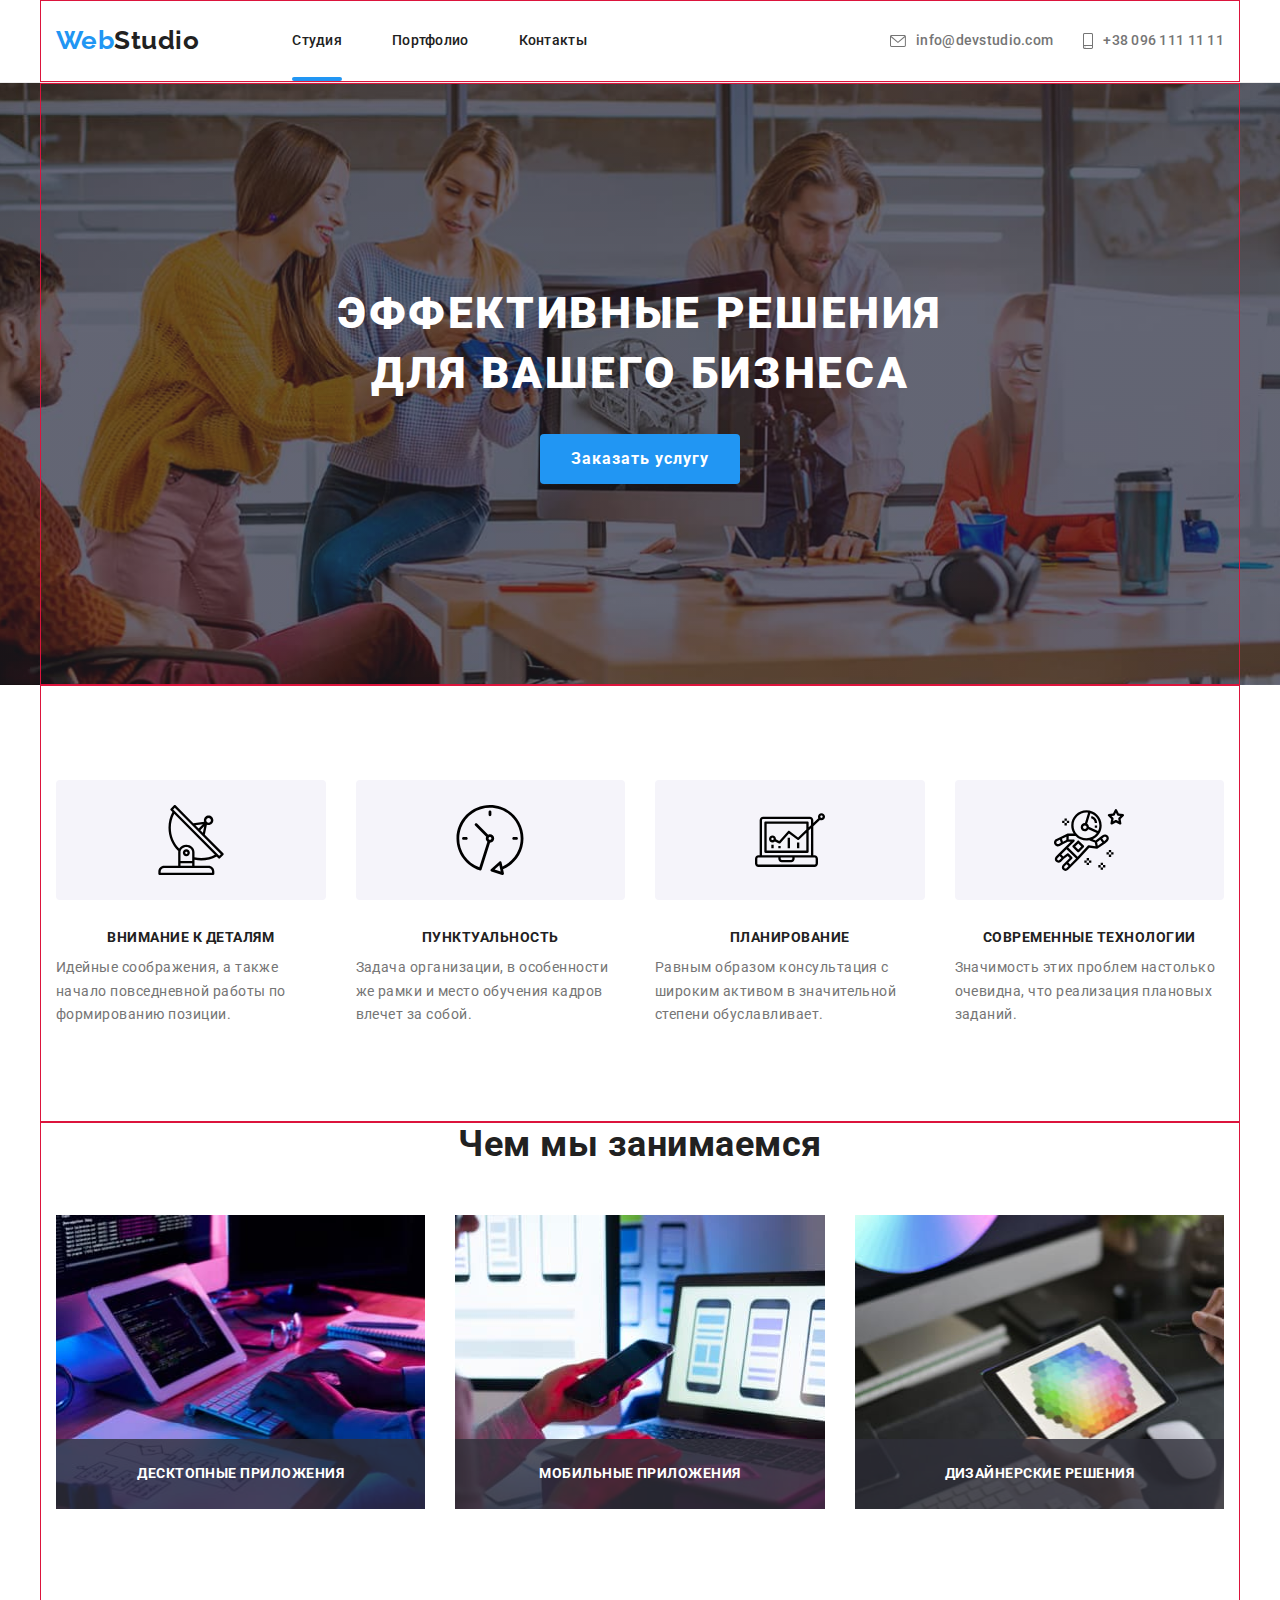
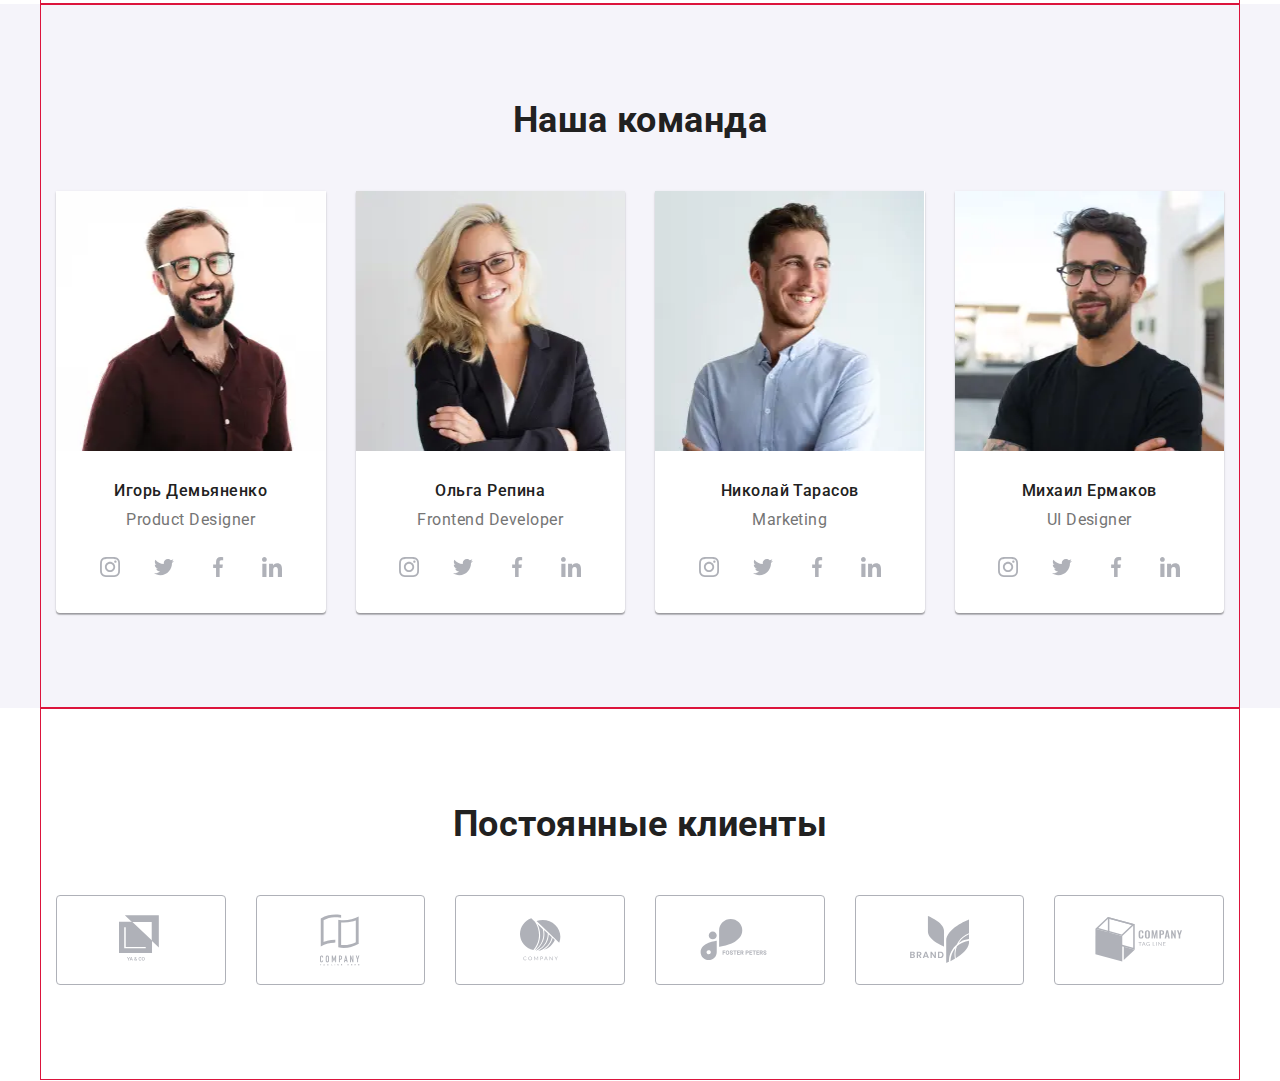
==== commit 4f7b09ff: "adaptive clients section finished" ====
--- a/index.html
+++ b/index.html
@@ -422,7 +422,7 @@
         <!-- TEAM end-->
 
         <!-- CLIENTS -->
-        <section class="section  visually-hidden">
+        <section class="section">
             <div class="clients-container container">
                 <h2 class="section-title">Постоянные клиенты</h2>
                 <ul class="clients list">
--- a/css/main.min.css
+++ b/css/main.min.css
@@ -1,2 +1,2 @@
-:root{--card-grid-gap: 30px;--outline: 1px solid crimson}.visually-hidden{position:absolute !important;clip:rect(1px 1px 1px 1px);clip:rect(1px, 1px, 1px, 1px);padding:0 !important;border:0 !important;height:1px !important;width:1px !important;overflow:hidden}img{display:block;max-width:100%;height:auto}h1,h2,h3,h4,h5,h6,p{margin:0}ul,li{margin:0;padding:0}.list{list-style:none}.link{text-decoration:none}.page-adress{font-style:normal}body{margin:auto;color:#757575;background-color:#fff;font-weight:400;font-family:"Roboto",sans-serif;letter-spacing:0.03em}.container{width:100%;padding:60px 15px;margin:0 auto;border:var(--outline)}@media screen and (min-width: 480px){.container{width:480px}}@media only screen and (min-width: 768px){.container{width:768px}}@media only screen and (min-width: 1200px){.container{width:1200px;padding-top:94px;padding-bottom:94px}}.header-container{display:-webkit-box;display:-ms-flexbox;display:flex;-webkit-box-align:center;-ms-flex-align:center;align-items:center;-webkit-box-pack:justify;-ms-flex-pack:justify;justify-content:space-between;padding-top:10px;padding-bottom:10px}@media only screen and (min-width: 768px){.header-container{padding-top:0;padding-bottom:0}}.hero-container{padding-top:118px;padding-bottom:118px;text-align:center}@media only screen and (min-width: 1200px){.hero-container{padding:200px 0}}.whatwedo-container{display:none}@media only screen and (min-width: 1200px){.whatwedo-container{display:block;padding-top:0}}.logo{font-family:"Raleway",sans-serif;font-weight:700;font-size:24px;line-height:1.17}@media only screen and (min-width: 1200px){.logo{font-size:26px;line-height:1.19}}.header-logo .logo-span,.footer-logo .logo-span{color:#2196f3}.header-logo{color:#212121;padding-top:6px;padding-bottom:6px}@media only screen and (min-width: 768px){.header-logo{margin-right:88px;padding-top:26px;padding-bottom:26px}}@media only screen and (min-width: 1200px){.header-logo{margin-right:93px;padding-top:24px;padding-bottom:25px}}.footer-logo{display:block;margin-bottom:20px;color:#fff}.button{display:inline-block;min-width:200px;min-height:50px;padding:10px;color:#fff;background-color:#2196f3;font-family:inherit;font-weight:700;font-size:16px;line-height:1.87;letter-spacing:0.06em;border:0;border-radius:4px;-webkit-box-shadow:0;box-shadow:0;-webkit-transition:-webkit-box-shadow 250ms cubic-bezier(0.4, 0, 0.2, 1);transition:-webkit-box-shadow 250ms cubic-bezier(0.4, 0, 0.2, 1);transition:box-shadow 250ms cubic-bezier(0.4, 0, 0.2, 1);transition:box-shadow 250ms cubic-bezier(0.4, 0, 0.2, 1), -webkit-box-shadow 250ms cubic-bezier(0.4, 0, 0.2, 1)}.button:hover,.button:focus{cursor:pointer;-webkit-box-shadow:0px 4px 4px rgba(0,0,0,0.15);box-shadow:0px 4px 4px rgba(0,0,0,0.15)}.modal-form .button{-ms-flex-item-align:center;-ms-grid-row-align:center;align-self:center}.filter-buttons .button{min-height:38px;padding:6px 22px;color:#212121;background-color:#f5f4fa;font-weight:500;font-size:16px;line-height:1.62;-webkit-box-shadow:0;box-shadow:0;-webkit-transition:color 250ms cubic-bezier(0.4, 0, 0.2, 1),background-color 250ms cubic-bezier(0.4, 0, 0.2, 1),-webkit-box-shadow 250ms cubic-bezier(0.4, 0, 0.2, 1);transition:color 250ms cubic-bezier(0.4, 0, 0.2, 1),background-color 250ms cubic-bezier(0.4, 0, 0.2, 1),-webkit-box-shadow 250ms cubic-bezier(0.4, 0, 0.2, 1);transition:color 250ms cubic-bezier(0.4, 0, 0.2, 1),background-color 250ms cubic-bezier(0.4, 0, 0.2, 1),box-shadow 250ms cubic-bezier(0.4, 0, 0.2, 1);transition:color 250ms cubic-bezier(0.4, 0, 0.2, 1),background-color 250ms cubic-bezier(0.4, 0, 0.2, 1),box-shadow 250ms cubic-bezier(0.4, 0, 0.2, 1),-webkit-box-shadow 250ms cubic-bezier(0.4, 0, 0.2, 1)}.filter-buttons .button:focus,.filter-buttons .button:hover{color:#fff;background-color:#2196f3;-webkit-box-shadow:0px 3px 1px rgba(0,0,0,0.1),0px 1px 2px rgba(0,0,0,0.08),0px 2px 2px rgba(0,0,0,0.12);box-shadow:0px 3px 1px rgba(0,0,0,0.1),0px 1px 2px rgba(0,0,0,0.08),0px 2px 2px rgba(0,0,0,0.12)}.social-links{display:-webkit-box;display:-ms-flexbox;display:flex;-webkit-box-pack:center;-ms-flex-pack:center;justify-content:center;-ms-flex-wrap:wrap;flex-wrap:wrap;margin-right:-10px}.social-links-item{width:44px;height:44px;margin-right:10px}.social-link{display:-webkit-box;display:-ms-flexbox;display:flex;-webkit-box-pack:center;-ms-flex-pack:center;justify-content:center;-webkit-box-align:center;-ms-flex-align:center;align-items:center;width:100%;height:100%;border-radius:50%}.team .social-link{color:#afb1b8;background-color:#fff;-webkit-transition:background-color 250ms cubic-bezier(0.4, 0, 0.2, 1),-webkit-transition 250ms cubic-bezier(0.4, 0, 0.2, 1);transition:background-color 250ms cubic-bezier(0.4, 0, 0.2, 1),-webkit-transition 250ms cubic-bezier(0.4, 0, 0.2, 1);transition:transition 250ms cubic-bezier(0.4, 0, 0.2, 1),background-color 250ms cubic-bezier(0.4, 0, 0.2, 1);transition:transition 250ms cubic-bezier(0.4, 0, 0.2, 1),background-color 250ms cubic-bezier(0.4, 0, 0.2, 1),-webkit-transition 250ms cubic-bezier(0.4, 0, 0.2, 1)}.social-link:hover,.social-link:focus{color:#fff;background-color:#2196f3}.page-footer .social-link{color:#fff;background-color:rgba(255,255,255,0.1);-webkit-transition:background-color 250ms cubic-bezier(0.4, 0, 0.2, 1);transition:background-color 250ms cubic-bezier(0.4, 0, 0.2, 1)}.page-footer .social-link:hover,.page-footer .social-link:focus{background-color:#2196f3}.social-icon{width:20px;height:20px;fill:currentColor}.section-title{margin-bottom:50px;color:#212121;font-weight:700;font-size:28px;line-height:1.18;text-align:center}@media only screen and (min-width: 1200px){.section-title{font-size:36px;line-height:1.17}}.advantages .title{margin-bottom:10px;color:#212121;font-weight:700;font-size:14px;line-height:1.14;text-transform:uppercase;text-align:center}.team .title{margin-bottom:10px;color:#212121;font-weight:500;font-size:16px;line-height:1.19;text-align:center}.page-footer .title{margin-bottom:20px;color:#fff;font-weight:700;font-size:14px;line-height:1.14;text-transform:uppercase}.project-list .title{color:#212121;font-weight:700;font-size:18px;line-height:2;letter-spacing:0.06em}.page-header{border-bottom:1px solid #ececec}.burger-btn,.mobile-nav-close-btn{display:-webkit-box;display:-ms-flexbox;display:flex;width:40px;height:40px;-webkit-box-pack:center;-ms-flex-pack:center;justify-content:center;-webkit-box-align:center;-ms-flex-align:center;align-items:center;background-color:transparent;border:0;-webkit-box-shadow:0;box-shadow:0}.burger-btn:focus,.burger-btn:hover,.mobile-nav-close-btn:focus,.mobile-nav-close-btn:hover{color:#2196f3;cursor:pointer}.burger-btn{color:#000000}@media only screen and (min-width: 768px){.burger-btn{display:none}}.burger-icon{width:24px;height:16px;fill:currentColor}.mobile-menu{position:fixed;top:0;left:50%;-webkit-transform:translateX(-50%) translateY(-100%);transform:translateX(-50%) translateY(-100%);z-index:100;display:-webkit-box;display:-ms-flexbox;display:flex;-webkit-box-orient:vertical;-webkit-box-direction:normal;-ms-flex-direction:column;flex-direction:column;-webkit-box-pack:justify;-ms-flex-pack:justify;justify-content:space-between;width:100%;height:100vh;padding:48px 40px;font-weight:500;letter-spacing:0.02em;color:#212121;background-color:#fff;border:var(--outline);overflow-x:scroll;opacity:0;-webkit-transition:opacity 250ms cubic-bezier(0.4, 0, 0.2, 1),-webkit-transform 250ms cubic-bezier(0.4, 0, 0.2, 1);transition:opacity 250ms cubic-bezier(0.4, 0, 0.2, 1),-webkit-transform 250ms cubic-bezier(0.4, 0, 0.2, 1);transition:opacity 250ms cubic-bezier(0.4, 0, 0.2, 1),transform 250ms cubic-bezier(0.4, 0, 0.2, 1);transition:opacity 250ms cubic-bezier(0.4, 0, 0.2, 1),transform 250ms cubic-bezier(0.4, 0, 0.2, 1),-webkit-transform 250ms cubic-bezier(0.4, 0, 0.2, 1)}.mobile-menu.is-open{-webkit-transform:translateX(-50%) translateY(0);transform:translateX(-50%) translateY(0);opacity:1}.mobile-menu .link{color:inherit}@media only screen and (min-width: 768px){.mobile-menu{display:none}}.mobile-menu-nav{font-size:40px;line-height:1.18}.mobile-menu-nav .link:focus,.mobile-menu-nav .link:hover{color:#2196f3}.mobile-nav-item{margin-bottom:32px}.mobile-menu-contacts{margin-bottom:64px;font-size:24px;line-height:1.17;color:#757575}.mobile-contacts-item{margin-bottom:32px}.mobile-contacts-item:first-child{font-size:34px;line-height:1.18;color:#2196f3}.mobile-menu-social-links{display:-webkit-box;display:-ms-flexbox;display:flex;color:#2196f3}.mobile-social-links-item:not(:last-child){padding-right:10px;border:1px solid rgba(33,33,33,0.2)}.mobile-social-links-item:not(:first-child){padding-left:10px}.mobile-nav-close-btn{position:absolute;right:15px;top:10px;color:inherit}.mobile-nav-close-btn:focus{color:#2196f3}.mobile-nav-close-icon{width:19px;height:19px;fill:currentColor}.main-nav{display:-webkit-box;display:-ms-flexbox;display:flex;-webkit-box-align:center;-ms-flex-align:center;align-items:center}.site-nav{display:none}@media only screen and (min-width: 768px){.site-nav{display:-webkit-box;display:-ms-flexbox;display:flex}.site-nav .active{color:#2196f3}.site-nav .link{display:block;padding-top:32px;padding-bottom:32px;color:#212121;font-weight:500;font-size:14px;line-height:1.14;letter-spacing:0.02em;-webkit-transition:color 250ms cubic-bezier(0.4, 0, 0.2, 1);transition:color 250ms cubic-bezier(0.4, 0, 0.2, 1)}.site-nav .link:hover,.site-nav .link:focus{color:#2196f3}}.nav-item{position:relative}.nav-item:not(:last-child){margin-right:50px}.nav-item .link::after{position:absolute;bottom:0;left:0;content:'';opacity:0;width:100%;height:4px;background-color:#2196f3;border-radius:2px}.nav-item .active.link::after{opacity:1}.contacts{display:none}@media only screen and (min-width: 768px){.contacts{display:-webkit-box;display:-ms-flexbox;display:flex;-webkit-box-orient:vertical;-webkit-box-direction:normal;-ms-flex-direction:column;flex-direction:column;-webkit-box-pack:center;-ms-flex-pack:center;justify-content:center}}@media only screen and (min-width: 1200px){.contacts{-webkit-box-orient:initial;-webkit-box-direction:initial;-ms-flex-direction:initial;flex-direction:initial}}@media only screen and (min-width: 1200px){.contacts-item:not(:last-child){margin-right:30px}}@media only screen and (min-width: 768px){.contacts-icon{display:-webkit-box;display:-ms-flexbox;display:flex;-webkit-box-pack:center;-ms-flex-pack:center;justify-content:center;-webkit-box-align:center;-ms-flex-align:center;align-items:center;margin-right:10px;fill:currentColor}.contacts-icon.envelope{width:16px;height:12px}.contacts-icon.smartphone{width:10px;height:16px}}@media only screen and (min-width: 768px){.header-contacts{display:-webkit-box;display:-ms-flexbox;display:flex;-webkit-box-align:center;-ms-flex-align:center;align-items:center;padding-top:5px;padding-bottom:5px;color:#757575;font-weight:500;font-size:14px;line-height:1.14;letter-spacing:0.02em;-webkit-transition:color 250ms cubic-bezier(0.4, 0, 0.2, 1);transition:color 250ms cubic-bezier(0.4, 0, 0.2, 1)}.header-contacts:hover,.header-contacts:focus{color:#2196f3}}@media only screen and (min-width: 1200px){.header-contacts{padding-top:30px;padding-bottom:30px}}.hero{margin:0 auto;color:#fff;background-color:#2f303a;background-image:-webkit-gradient(linear, left top, left bottom, from(rgba(47,48,58,0.4)), to(rgba(47,48,58,0.4))),url("../images/hero/mobile-hero-bg.jpg");background-image:linear-gradient(rgba(47,48,58,0.4), rgba(47,48,58,0.4)),url("../images/hero/mobile-hero-bg.jpg");background-size:cover;background-position:center;background-repeat:no-repeat}@media screen and (min-device-pixel-ratio: 2), screen and (-webkit-min-device-pixel-ratio: 2), screen and (min-resolution: 192dpi), screen and (min-resolution: 2dppx){.hero{background-image:-webkit-gradient(linear, left top, left bottom, from(rgba(47,48,58,0.4)), to(rgba(47,48,58,0.4))),url("../images/hero/mobile-hero-bg@2x.jpg");background-image:linear-gradient(rgba(47,48,58,0.4), rgba(47,48,58,0.4)),url("../images/hero/mobile-hero-bg@2x.jpg")}}@media only screen and (min-width: 768px){.hero{background-image:-webkit-gradient(linear, left top, left bottom, from(rgba(47,48,58,0.4)), to(rgba(47,48,58,0.4))),url("../images/hero/tablet-hero-bg.jpg");background-image:linear-gradient(rgba(47,48,58,0.4), rgba(47,48,58,0.4)),url("../images/hero/tablet-hero-bg.jpg")}}@media screen and (min-device-pixel-ratio: 2) and (min-width: 768px), screen and (-webkit-min-device-pixel-ratio: 2) and (min-width: 768px), screen and (min-resolution: 192dpi) and (min-width: 768px), screen and (min-resolution: 2dppx) and (min-width: 768px){.hero{background-image:-webkit-gradient(linear, left top, left bottom, from(rgba(47,48,58,0.4)), to(rgba(47,48,58,0.4))),url("../images/hero/tablet-hero-bg@2x.jpg");background-image:linear-gradient(rgba(47,48,58,0.4), rgba(47,48,58,0.4)),url("../images/hero/tablet-hero-bg@2x.jpg")}}@media only screen and (min-width: 1200px){.hero{background-image:-webkit-gradient(linear, left top, left bottom, from(rgba(47,48,58,0.4)), to(rgba(47,48,58,0.4))),url("../images/hero/desktop-hero-bg.jpg");background-image:linear-gradient(rgba(47,48,58,0.4), rgba(47,48,58,0.4)),url("../images/hero/desktop-hero-bg.jpg")}}@media screen and (min-device-pixel-ratio: 2) and (min-width: 1200px), screen and (-webkit-min-device-pixel-ratio: 2) and (min-width: 1200px), screen and (min-resolution: 192dpi) and (min-width: 1200px), screen and (min-resolution: 2dppx) and (min-width: 1200px){.hero{background-image:-webkit-gradient(linear, left top, left bottom, from(rgba(47,48,58,0.4)), to(rgba(47,48,58,0.4))),url("../images/hero/desktop-hero-bg@2x.jpg");background-image:linear-gradient(rgba(47,48,58,0.4), rgba(47,48,58,0.4)),url("../images/hero/desktop-hero-bg@2x.jpg")}}.hero-title{max-width:360px;margin-left:auto;margin-right:auto;margin-bottom:30px;font-weight:900;font-size:26px;line-height:1.62;letter-spacing:0.06em;text-transform:uppercase;letter-spacing:0.06em}@media only screen and (min-width: 1200px){.hero-title{max-width:700px;font-weight:900;font-size:44px;line-height:1.36}}.advantages{margin-bottom:calc(-1 * var(--card-grid-gap))}.advantages .text{font-size:14px;line-height:1.71}@media only screen and (min-width: 768px){.advantages{display:-webkit-box;display:-ms-flexbox;display:flex;-ms-flex-wrap:wrap;flex-wrap:wrap;margin-right:calc(-1 * var(--card-grid-gap))}}.advantages-item{width:100%;margin-bottom:var(--card-grid-gap)}@media only screen and (min-width: 768px){.advantages-item{width:calc(100% / 2 - var(--card-grid-gap));margin-right:var(--card-grid-gap)}}@media only screen and (min-width: 1200px){.advantages-item{width:calc(100% / 4 - var(--card-grid-gap))}}.advantages-icon-container{display:-webkit-box;display:-ms-flexbox;display:flex;width:100%;height:120px;-webkit-box-pack:center;-ms-flex-pack:center;justify-content:center;-webkit-box-align:center;-ms-flex-align:center;align-items:center;margin-bottom:30px;background-color:#f5f4fa;border-radius:4px}.advantages-icon{width:70px;height:70px}.whatwedo{display:-webkit-box;display:-ms-flexbox;display:flex;-ms-flex-wrap:wrap;flex-wrap:wrap;margin-right:calc(-1 * var(--card-grid-gap));margin-bottom:calc(-1 * var(--card-grid-gap))}.whatwedo-item{position:relative;width:calc(100% / 3 - var(--card-grid-gap));margin-right:var(--card-grid-gap);margin-bottom:var(--card-grid-gap)}.whatwedo .title{position:absolute;bottom:0;width:100%;padding:27px 15px;background-color:rgba(47,48,58,0.8);color:#fff;font-weight:700;font-size:14px;line-height:1.14;text-align:center;text-transform:uppercase}.team{background-color:#f5f4fa}.team-list{margin-bottom:calc(-1 * var(--card-grid-gap))}@media only screen and (min-width: 768px){.team-list{display:-webkit-box;display:-ms-flexbox;display:flex;-ms-flex-wrap:wrap;flex-wrap:wrap;margin-right:calc(-1 * var(--card-grid-gap))}}.team-item{margin-bottom:var(--card-grid-gap);background-color:#fff;border-radius:0 0 4px 4px;-webkit-box-shadow:0px 1px 3px rgba(0,0,0,0.12),0px 1px 1px rgba(0,0,0,0.14),0px 2px 1px rgba(0,0,0,0.2);box-shadow:0px 1px 3px rgba(0,0,0,0.12),0px 1px 1px rgba(0,0,0,0.14),0px 2px 1px rgba(0,0,0,0.2)}@media only screen and (min-width: 768px){.team-item{width:calc(100% / 2 - var(--card-grid-gap));margin-right:var(--card-grid-gap)}}@media only screen and (min-width: 1200px){.team-item{width:calc(100% / 4 - var(--card-grid-gap))}}.team-description-wrapper{padding-top:30px;padding-bottom:24px;padding-left:15px;padding-right:15px}.team .position{margin-bottom:16px;font-size:16px;line-height:1.19;text-align:center}.clients{display:-webkit-box;display:-ms-flexbox;display:flex;margin-right:calc(-1 * var(--card-grid-gap));-webkit-box-align:center;-ms-flex-align:center;align-items:center}.clients-item{width:calc(100% / 6 - var(--card-grid-gap));height:90px;margin-right:var(--card-grid-gap);color:#757575}.clients-icon-link{display:-webkit-box;display:-ms-flexbox;display:flex;-webkit-box-pack:center;-ms-flex-pack:center;justify-content:center;-webkit-box-align:center;-ms-flex-align:center;align-items:center;width:100%;height:100%;color:#afb1b8;border:1px solid #afb1b8;border-radius:4px;-webkit-transition:color 250ms cubic-bezier(0.4, 0, 0.2, 1),border 250ms cubic-bezier(0.4, 0, 0.2, 1);transition:color 250ms cubic-bezier(0.4, 0, 0.2, 1),border 250ms cubic-bezier(0.4, 0, 0.2, 1)}.clients-icon-link:hover,.clients-icon-link:focus{color:#2196f3;border:1px solid #2196f3}.clients-icon{width:80px;height:50px;fill:currentColor}.clients-icon.company-1{width:44px;height:49px}.clients-icon.company-2{width:40px;height:52px}.clients-icon.company-3{width:41px;height:43px}.clients-icon.company-4{width:80px;height:42px}.clients-icon.company-5{width:59px;height:47px}.clients-icon.company-6{width:88px;height:45px}.page-footer{color:#fff;background-color:#2f303a}.page-adress{min-width:231px}.page-adress .item:not(:last-child){margin-bottom:9px}.footer-adress{font-size:14px;line-height:1.71}.footer-contacts{display:block;color:rgba(255,255,255,0.6);font-size:14px;line-height:1.71;letter-spacing:0.03em;-webkit-transition:color 250ms cubic-bezier(0.4, 0, 0.2, 1);transition:color 250ms cubic-bezier(0.4, 0, 0.2, 1)}.footer-contacts:hover,.footer-contacts:focus{color:#2196f3}.footer-subscribe-form .form-label{display:block}.footer-subscribe-form .form-input{min-width:358px;min-height:50px;margin-right:12px;padding-left:16px;background-color:transparent;color:#fff;font-size:16px;line-height:1.25;letter-spacing:0.03em;border:1px solid rgba(255,255,255,0.3);border-radius:4px}.footer-subscribe-form .form-input::-webkit-input-placeholder{color:rgba(255,255,255,0.6)}.footer-subscribe-form .form-input:-ms-input-placeholder{color:rgba(255,255,255,0.6)}.footer-subscribe-form .form-input::-ms-input-placeholder{color:rgba(255,255,255,0.6)}.footer-subscribe-form .form-input::placeholder{color:rgba(255,255,255,0.6)}.filter-buttons{display:-webkit-box;display:-ms-flexbox;display:flex;-webkit-box-pack:center;-ms-flex-pack:center;justify-content:center;margin-bottom:50px}.filter-item:not(:last-child){margin-right:8px}.project-list{display:-webkit-box;display:-ms-flexbox;display:flex;-ms-flex-wrap:wrap;flex-wrap:wrap;margin-right:calc(-1 * var(--card-grid-gap));margin-bottom:calc(-1 * var(--card-grid-gap))}.project-item{-ms-flex-preferred-size:calc(100% / 3 - var(--card-grid-gap));flex-basis:calc(100% / 3 - var(--card-grid-gap));margin-right:var(--card-grid-gap);margin-bottom:var(--card-grid-gap);border:1px solid #eeeeee}.project-item .link{display:block;-webkit-box-shadow:0;box-shadow:0;-webkit-transition:-webkit-box-shadow 250ms cubic-bezier(0.4, 0, 0.2, 1);transition:-webkit-box-shadow 250ms cubic-bezier(0.4, 0, 0.2, 1);transition:box-shadow 250ms cubic-bezier(0.4, 0, 0.2, 1);transition:box-shadow 250ms cubic-bezier(0.4, 0, 0.2, 1), -webkit-box-shadow 250ms cubic-bezier(0.4, 0, 0.2, 1)}.project-item .link:hover,.project-item .link:focus{-webkit-box-shadow:0px 1px 1px rgba(0,0,0,0.12),0px 4px 4px rgba(0,0,0,0.06),1px 4px 6px rgba(0,0,0,0.16);box-shadow:0px 1px 1px rgba(0,0,0,0.12),0px 4px 4px rgba(0,0,0,0.06),1px 4px 6px rgba(0,0,0,0.16)}.project-list .description{color:#757575;font-size:16px;line-height:1.87}.project-description-wrapper{padding:20px 24px;background-color:#fff}.project-photo-wrapper{position:relative;overflow:hidden}.project-item .overlay{position:absolute;left:0;top:0;-webkit-transform:translateY(100%);transform:translateY(100%);display:-webkit-box;display:-ms-flexbox;display:flex;-webkit-box-align:center;-ms-flex-align:center;align-items:center;width:100%;height:100%;padding:24px;color:#fff;background-color:rgba(33,150,243,0.9);font-size:18px;line-height:1.56;text-align:center;-webkit-transition:-webkit-transform 250ms cubic-bezier(0.4, 0, 0.2, 1);transition:-webkit-transform 250ms cubic-bezier(0.4, 0, 0.2, 1);transition:transform 250ms cubic-bezier(0.4, 0, 0.2, 1);transition:transform 250ms cubic-bezier(0.4, 0, 0.2, 1), -webkit-transform 250ms cubic-bezier(0.4, 0, 0.2, 1)}.project-item .link:hover .overlay,.project-item .link:focus .overlay{-webkit-transform:translateY(0);transform:translateY(0)}.backdrop{position:fixed;top:0;left:0;width:100%;height:100%;background-color:rgba(0,0,0,0.2);opacity:1;-webkit-transform:scale(1);transform:scale(1);-webkit-transition:opacity 250ms cubic-bezier(0.4, 0, 0.2, 1),-webkit-transform 250ms cubic-bezier(0.4, 0, 0.2, 1);transition:opacity 250ms cubic-bezier(0.4, 0, 0.2, 1),-webkit-transform 250ms cubic-bezier(0.4, 0, 0.2, 1);transition:opacity 250ms cubic-bezier(0.4, 0, 0.2, 1),transform 250ms cubic-bezier(0.4, 0, 0.2, 1);transition:opacity 250ms cubic-bezier(0.4, 0, 0.2, 1),transform 250ms cubic-bezier(0.4, 0, 0.2, 1),-webkit-transform 250ms cubic-bezier(0.4, 0, 0.2, 1)}.modal{position:absolute;top:50%;left:50%;-webkit-transform:translate(-50%, -50%) scale(1);transform:translate(-50%, -50%) scale(1);width:528px;height:581px;padding:40px;background-color:#fff;-webkit-box-shadow:0px 1px 3px rgba(0,0,0,0.12),0px 1px 1px rgba(0,0,0,0.14),0px 2px 1px rgba(0,0,0,0.2);box-shadow:0px 1px 3px rgba(0,0,0,0.12),0px 1px 1px rgba(0,0,0,0.14),0px 2px 1px rgba(0,0,0,0.2);border-radius:4px;-webkit-transition:-webkit-transform 250ms cubic-bezier(0.4, 0, 0.2, 1);transition:-webkit-transform 250ms cubic-bezier(0.4, 0, 0.2, 1);transition:transform 250ms cubic-bezier(0.4, 0, 0.2, 1);transition:transform 250ms cubic-bezier(0.4, 0, 0.2, 1), -webkit-transform 250ms cubic-bezier(0.4, 0, 0.2, 1)}.backdrop.is-hidden .modal{-webkit-transform:translate(-50%, -50%) scale(0.9);transform:translate(-50%, -50%) scale(0.9)}.modal .call-to-action{margin:0 auto;margin-bottom:12px;color:#212121;font-weight:700;font-size:20px;line-height:1.15}.modal-form{display:-webkit-box;display:-ms-flexbox;display:flex;-webkit-box-orient:vertical;-webkit-box-direction:normal;-ms-flex-direction:column;flex-direction:column}.modal-form-input-wrapper{display:block;position:relative}.modal-form-input-label{margin-bottom:10px}.modal-form .input-title,.modal-form .textarea-title{display:block;margin-bottom:4px;font-size:12px;line-height:1.17;letter-spacing:0.01em}.modal-form-input{display:block;height:40px;width:100%;padding-left:42px;border:1px solid rgba(33,33,33,0.2);border-radius:4px;-webkit-transition:border 250ms cubic-bezier(0.4, 0, 0.2, 1);transition:border 250ms cubic-bezier(0.4, 0, 0.2, 1)}.modal-form-input:focus,.modal-form-input:hover{cursor:pointer;outline:none;border:1px solid #2196f3}.modal-form-icon{position:absolute;top:50%;left:12px;-webkit-transform:translateY(-50%);transform:translateY(-50%);width:18px;height:18px;fill:#212121;-webkit-transition:fill 250ms cubic-bezier(0.4, 0, 0.2, 1);transition:fill 250ms cubic-bezier(0.4, 0, 0.2, 1)}.modal-form-input:focus+.modal-form-icon,.modal-form-input:hover+.modal-form-icon{fill:#2196f3}.modal-form-textarea-label{margin-bottom:20px}.modal-form-message{display:block;height:120px;width:100%;padding:12px 16px;resize:none;border:1px solid rgba(33,33,33,0.2);border-radius:4px;-webkit-transition:border 250ms cubic-bezier(0.4, 0, 0.2, 1);transition:border 250ms cubic-bezier(0.4, 0, 0.2, 1)}.modal-form-message::-webkit-input-placeholder{font-size:12px;line-height:1.17;letter-spacing:0.01em;color:rgba(117,117,117,0.5)}.modal-form-message:-ms-input-placeholder{font-size:12px;line-height:1.17;letter-spacing:0.01em;color:rgba(117,117,117,0.5)}.modal-form-message::-ms-input-placeholder{font-size:12px;line-height:1.17;letter-spacing:0.01em;color:rgba(117,117,117,0.5)}.modal-form-message::placeholder{font-size:12px;line-height:1.17;letter-spacing:0.01em;color:rgba(117,117,117,0.5)}.modal-form-message:focus,.modal-form-message:hover{cursor:pointer;outline:none;border:1px solid #2196f3}.modal-form-check-policy-label{font-size:14px;line-height:1.71;margin-bottom:30px}.modal-form-check-policy-title{display:-webkit-box;display:-ms-flexbox;display:flex;-webkit-box-align:center;-ms-flex-align:center;align-items:center;-ms-flex-wrap:wrap;flex-wrap:wrap;font-size:14px;line-height:1.71}.modal-form-check-policy-title::before{content:'';display:inline-block;width:16px;height:15px;margin-right:7px;background-image:url("../images/modal-window/checkbox.svg");-webkit-transition:background-image 250ms cubic-bezier(0.4, 0, 0.2, 1);transition:background-image 250ms cubic-bezier(0.4, 0, 0.2, 1)}.modal-form-check-policy:checked+.modal-form-check-policy-title::before{background-image:url("../images/modal-window/checkbox-checked.svg")}.modal-form-check-policy:focus+.modal-form-check-policy-title::before{outline:1px solid #2f303a}.modal-form-check-policy-link{color:#2196f3}.modal-close-btn{position:absolute;top:8px;right:8px;width:30px;height:30px;border:1px solid rgba(0,0,0,0.1);border-radius:50%;cursor:pointer}.modal-close-icon{width:11px;height:11px;margin:auto}.is-hidden{opacity:0;-webkit-transform:scale(0);transform:scale(0);pointer-events:none}
+:root{--card-grid-gap: 30px;--outline: 1px solid crimson}.visually-hidden{position:absolute !important;clip:rect(1px 1px 1px 1px);clip:rect(1px, 1px, 1px, 1px);padding:0 !important;border:0 !important;height:1px !important;width:1px !important;overflow:hidden}img{display:block;max-width:100%;height:auto}h1,h2,h3,h4,h5,h6,p{margin:0}ul,li{margin:0;padding:0}.list{list-style:none}.link{text-decoration:none}.page-adress{font-style:normal}body{margin:auto;color:#757575;background-color:#fff;font-weight:400;font-family:"Roboto",sans-serif;letter-spacing:0.03em}.container{width:100%;padding:60px 15px;margin:0 auto;border:var(--outline)}@media screen and (min-width: 480px){.container{width:480px}}@media only screen and (min-width: 768px){.container{width:768px}}@media only screen and (min-width: 1200px){.container{width:1200px;padding-top:94px;padding-bottom:94px}}.header-container{display:-webkit-box;display:-ms-flexbox;display:flex;-webkit-box-align:center;-ms-flex-align:center;align-items:center;-webkit-box-pack:justify;-ms-flex-pack:justify;justify-content:space-between;padding-top:10px;padding-bottom:10px}@media only screen and (min-width: 768px){.header-container{padding-top:0;padding-bottom:0}}.hero-container{padding-top:118px;padding-bottom:118px;text-align:center}@media only screen and (min-width: 1200px){.hero-container{padding:200px 0}}.whatwedo-container{display:none}@media only screen and (min-width: 1200px){.whatwedo-container{display:block;padding-top:0}}.logo{font-family:"Raleway",sans-serif;font-weight:700;font-size:24px;line-height:1.17}@media only screen and (min-width: 1200px){.logo{font-size:26px;line-height:1.19}}.header-logo .logo-span,.footer-logo .logo-span{color:#2196f3}.header-logo{color:#212121;padding-top:6px;padding-bottom:6px}@media only screen and (min-width: 768px){.header-logo{margin-right:88px;padding-top:26px;padding-bottom:26px}}@media only screen and (min-width: 1200px){.header-logo{margin-right:93px;padding-top:24px;padding-bottom:25px}}.footer-logo{display:block;margin-bottom:20px;color:#fff}.button{display:inline-block;min-width:200px;min-height:50px;padding:10px;color:#fff;background-color:#2196f3;font-family:inherit;font-weight:700;font-size:16px;line-height:1.87;letter-spacing:0.06em;border:0;border-radius:4px;-webkit-box-shadow:0;box-shadow:0;-webkit-transition:-webkit-box-shadow 250ms cubic-bezier(0.4, 0, 0.2, 1);transition:-webkit-box-shadow 250ms cubic-bezier(0.4, 0, 0.2, 1);transition:box-shadow 250ms cubic-bezier(0.4, 0, 0.2, 1);transition:box-shadow 250ms cubic-bezier(0.4, 0, 0.2, 1), -webkit-box-shadow 250ms cubic-bezier(0.4, 0, 0.2, 1)}.button:hover,.button:focus{cursor:pointer;-webkit-box-shadow:0px 4px 4px rgba(0,0,0,0.15);box-shadow:0px 4px 4px rgba(0,0,0,0.15)}.modal-form .button{-ms-flex-item-align:center;-ms-grid-row-align:center;align-self:center}.filter-buttons .button{min-height:38px;padding:6px 22px;color:#212121;background-color:#f5f4fa;font-weight:500;font-size:16px;line-height:1.62;-webkit-box-shadow:0;box-shadow:0;-webkit-transition:color 250ms cubic-bezier(0.4, 0, 0.2, 1),background-color 250ms cubic-bezier(0.4, 0, 0.2, 1),-webkit-box-shadow 250ms cubic-bezier(0.4, 0, 0.2, 1);transition:color 250ms cubic-bezier(0.4, 0, 0.2, 1),background-color 250ms cubic-bezier(0.4, 0, 0.2, 1),-webkit-box-shadow 250ms cubic-bezier(0.4, 0, 0.2, 1);transition:color 250ms cubic-bezier(0.4, 0, 0.2, 1),background-color 250ms cubic-bezier(0.4, 0, 0.2, 1),box-shadow 250ms cubic-bezier(0.4, 0, 0.2, 1);transition:color 250ms cubic-bezier(0.4, 0, 0.2, 1),background-color 250ms cubic-bezier(0.4, 0, 0.2, 1),box-shadow 250ms cubic-bezier(0.4, 0, 0.2, 1),-webkit-box-shadow 250ms cubic-bezier(0.4, 0, 0.2, 1)}.filter-buttons .button:focus,.filter-buttons .button:hover{color:#fff;background-color:#2196f3;-webkit-box-shadow:0px 3px 1px rgba(0,0,0,0.1),0px 1px 2px rgba(0,0,0,0.08),0px 2px 2px rgba(0,0,0,0.12);box-shadow:0px 3px 1px rgba(0,0,0,0.1),0px 1px 2px rgba(0,0,0,0.08),0px 2px 2px rgba(0,0,0,0.12)}.social-links{display:-webkit-box;display:-ms-flexbox;display:flex;-webkit-box-pack:center;-ms-flex-pack:center;justify-content:center;-ms-flex-wrap:wrap;flex-wrap:wrap;margin-right:-10px}.social-links-item{width:44px;height:44px;margin-right:10px}.social-link{display:-webkit-box;display:-ms-flexbox;display:flex;-webkit-box-pack:center;-ms-flex-pack:center;justify-content:center;-webkit-box-align:center;-ms-flex-align:center;align-items:center;width:100%;height:100%;border-radius:50%}.team .social-link{color:#afb1b8;background-color:#fff;-webkit-transition:background-color 250ms cubic-bezier(0.4, 0, 0.2, 1),-webkit-transition 250ms cubic-bezier(0.4, 0, 0.2, 1);transition:background-color 250ms cubic-bezier(0.4, 0, 0.2, 1),-webkit-transition 250ms cubic-bezier(0.4, 0, 0.2, 1);transition:transition 250ms cubic-bezier(0.4, 0, 0.2, 1),background-color 250ms cubic-bezier(0.4, 0, 0.2, 1);transition:transition 250ms cubic-bezier(0.4, 0, 0.2, 1),background-color 250ms cubic-bezier(0.4, 0, 0.2, 1),-webkit-transition 250ms cubic-bezier(0.4, 0, 0.2, 1)}.social-link:hover,.social-link:focus{color:#fff;background-color:#2196f3}.page-footer .social-link{color:#fff;background-color:rgba(255,255,255,0.1);-webkit-transition:background-color 250ms cubic-bezier(0.4, 0, 0.2, 1);transition:background-color 250ms cubic-bezier(0.4, 0, 0.2, 1)}.page-footer .social-link:hover,.page-footer .social-link:focus{background-color:#2196f3}.social-icon{width:20px;height:20px;fill:currentColor}.section-title{margin-bottom:30px;color:#212121;font-weight:700;font-size:28px;line-height:1.18;text-align:center}@media only screen and (min-width: 1200px){.section-title{margin-bottom:50px;font-size:36px;line-height:1.17}}.advantages .title{margin-bottom:10px;color:#212121;font-weight:700;font-size:14px;line-height:1.14;text-transform:uppercase;text-align:center}.team .title{margin-bottom:10px;color:#212121;font-weight:500;font-size:16px;line-height:1.19;text-align:center}.page-footer .title{margin-bottom:20px;color:#fff;font-weight:700;font-size:14px;line-height:1.14;text-transform:uppercase}.project-list .title{color:#212121;font-weight:700;font-size:18px;line-height:2;letter-spacing:0.06em}.page-header{border-bottom:1px solid #ececec}.burger-btn,.mobile-nav-close-btn{display:-webkit-box;display:-ms-flexbox;display:flex;width:40px;height:40px;-webkit-box-pack:center;-ms-flex-pack:center;justify-content:center;-webkit-box-align:center;-ms-flex-align:center;align-items:center;background-color:transparent;border:0;-webkit-box-shadow:0;box-shadow:0}.burger-btn:focus,.burger-btn:hover,.mobile-nav-close-btn:focus,.mobile-nav-close-btn:hover{color:#2196f3;cursor:pointer}.burger-btn{color:#000000}@media only screen and (min-width: 768px){.burger-btn{display:none}}.burger-icon{width:24px;height:16px;fill:currentColor}.mobile-menu{position:fixed;top:0;left:50%;-webkit-transform:translateX(-50%) translateY(-100%);transform:translateX(-50%) translateY(-100%);z-index:100;display:-webkit-box;display:-ms-flexbox;display:flex;-webkit-box-orient:vertical;-webkit-box-direction:normal;-ms-flex-direction:column;flex-direction:column;-webkit-box-pack:justify;-ms-flex-pack:justify;justify-content:space-between;width:100%;height:100vh;padding:48px 40px;font-weight:500;letter-spacing:0.02em;color:#212121;background-color:#fff;border:var(--outline);overflow-x:scroll;opacity:0;-webkit-transition:opacity 250ms cubic-bezier(0.4, 0, 0.2, 1),-webkit-transform 250ms cubic-bezier(0.4, 0, 0.2, 1);transition:opacity 250ms cubic-bezier(0.4, 0, 0.2, 1),-webkit-transform 250ms cubic-bezier(0.4, 0, 0.2, 1);transition:opacity 250ms cubic-bezier(0.4, 0, 0.2, 1),transform 250ms cubic-bezier(0.4, 0, 0.2, 1);transition:opacity 250ms cubic-bezier(0.4, 0, 0.2, 1),transform 250ms cubic-bezier(0.4, 0, 0.2, 1),-webkit-transform 250ms cubic-bezier(0.4, 0, 0.2, 1)}.mobile-menu.is-open{-webkit-transform:translateX(-50%) translateY(0);transform:translateX(-50%) translateY(0);opacity:1}.mobile-menu .link{color:inherit}@media only screen and (min-width: 768px){.mobile-menu{display:none}}.mobile-menu-nav{font-size:40px;line-height:1.18}.mobile-menu-nav .link:focus,.mobile-menu-nav .link:hover{color:#2196f3}.mobile-nav-item{margin-bottom:32px}.mobile-menu-contacts{margin-bottom:64px;font-size:24px;line-height:1.17;color:#757575}.mobile-contacts-item{margin-bottom:32px}.mobile-contacts-item:first-child{font-size:34px;line-height:1.18;color:#2196f3}.mobile-menu-social-links{display:-webkit-box;display:-ms-flexbox;display:flex;color:#2196f3}.mobile-social-links-item:not(:last-child){padding-right:10px;border:1px solid rgba(33,33,33,0.2)}.mobile-social-links-item:not(:first-child){padding-left:10px}.mobile-nav-close-btn{position:absolute;right:15px;top:10px;color:inherit}.mobile-nav-close-btn:focus{color:#2196f3}.mobile-nav-close-icon{width:19px;height:19px;fill:currentColor}.main-nav{display:-webkit-box;display:-ms-flexbox;display:flex;-webkit-box-align:center;-ms-flex-align:center;align-items:center}.site-nav{display:none}@media only screen and (min-width: 768px){.site-nav{display:-webkit-box;display:-ms-flexbox;display:flex}.site-nav .active{color:#2196f3}.site-nav .link{display:block;padding-top:32px;padding-bottom:32px;color:#212121;font-weight:500;font-size:14px;line-height:1.14;letter-spacing:0.02em;-webkit-transition:color 250ms cubic-bezier(0.4, 0, 0.2, 1);transition:color 250ms cubic-bezier(0.4, 0, 0.2, 1)}.site-nav .link:hover,.site-nav .link:focus{color:#2196f3}}.nav-item{position:relative}.nav-item:not(:last-child){margin-right:50px}.nav-item .link::after{position:absolute;bottom:0;left:0;content:'';opacity:0;width:100%;height:4px;background-color:#2196f3;border-radius:2px}.nav-item .active.link::after{opacity:1}.contacts{display:none}@media only screen and (min-width: 768px){.contacts{display:-webkit-box;display:-ms-flexbox;display:flex;-webkit-box-orient:vertical;-webkit-box-direction:normal;-ms-flex-direction:column;flex-direction:column;-webkit-box-pack:center;-ms-flex-pack:center;justify-content:center}}@media only screen and (min-width: 1200px){.contacts{-webkit-box-orient:initial;-webkit-box-direction:initial;-ms-flex-direction:initial;flex-direction:initial}}@media only screen and (min-width: 1200px){.contacts-item:not(:last-child){margin-right:30px}}@media only screen and (min-width: 768px){.contacts-icon{display:-webkit-box;display:-ms-flexbox;display:flex;-webkit-box-pack:center;-ms-flex-pack:center;justify-content:center;-webkit-box-align:center;-ms-flex-align:center;align-items:center;margin-right:10px;fill:currentColor}.contacts-icon.envelope{width:16px;height:12px}.contacts-icon.smartphone{width:10px;height:16px}}@media only screen and (min-width: 768px){.header-contacts{display:-webkit-box;display:-ms-flexbox;display:flex;-webkit-box-align:center;-ms-flex-align:center;align-items:center;padding-top:5px;padding-bottom:5px;color:#757575;font-weight:500;font-size:14px;line-height:1.14;letter-spacing:0.02em;-webkit-transition:color 250ms cubic-bezier(0.4, 0, 0.2, 1);transition:color 250ms cubic-bezier(0.4, 0, 0.2, 1)}.header-contacts:hover,.header-contacts:focus{color:#2196f3}}@media only screen and (min-width: 1200px){.header-contacts{padding-top:30px;padding-bottom:30px}}.hero{margin:0 auto;color:#fff;background-color:#2f303a;background-image:-webkit-gradient(linear, left top, left bottom, from(rgba(47,48,58,0.4)), to(rgba(47,48,58,0.4))),url("../images/hero/mobile-hero-bg.jpg");background-image:linear-gradient(rgba(47,48,58,0.4), rgba(47,48,58,0.4)),url("../images/hero/mobile-hero-bg.jpg");background-size:cover;background-position:center;background-repeat:no-repeat}@media screen and (min-device-pixel-ratio: 2), screen and (-webkit-min-device-pixel-ratio: 2), screen and (min-resolution: 192dpi), screen and (min-resolution: 2dppx){.hero{background-image:-webkit-gradient(linear, left top, left bottom, from(rgba(47,48,58,0.4)), to(rgba(47,48,58,0.4))),url("../images/hero/mobile-hero-bg@2x.jpg");background-image:linear-gradient(rgba(47,48,58,0.4), rgba(47,48,58,0.4)),url("../images/hero/mobile-hero-bg@2x.jpg")}}@media only screen and (min-width: 768px){.hero{background-image:-webkit-gradient(linear, left top, left bottom, from(rgba(47,48,58,0.4)), to(rgba(47,48,58,0.4))),url("../images/hero/tablet-hero-bg.jpg");background-image:linear-gradient(rgba(47,48,58,0.4), rgba(47,48,58,0.4)),url("../images/hero/tablet-hero-bg.jpg")}}@media screen and (min-device-pixel-ratio: 2) and (min-width: 768px), screen and (-webkit-min-device-pixel-ratio: 2) and (min-width: 768px), screen and (min-resolution: 192dpi) and (min-width: 768px), screen and (min-resolution: 2dppx) and (min-width: 768px){.hero{background-image:-webkit-gradient(linear, left top, left bottom, from(rgba(47,48,58,0.4)), to(rgba(47,48,58,0.4))),url("../images/hero/tablet-hero-bg@2x.jpg");background-image:linear-gradient(rgba(47,48,58,0.4), rgba(47,48,58,0.4)),url("../images/hero/tablet-hero-bg@2x.jpg")}}@media only screen and (min-width: 1200px){.hero{background-image:-webkit-gradient(linear, left top, left bottom, from(rgba(47,48,58,0.4)), to(rgba(47,48,58,0.4))),url("../images/hero/desktop-hero-bg.jpg");background-image:linear-gradient(rgba(47,48,58,0.4), rgba(47,48,58,0.4)),url("../images/hero/desktop-hero-bg.jpg")}}@media screen and (min-device-pixel-ratio: 2) and (min-width: 1200px), screen and (-webkit-min-device-pixel-ratio: 2) and (min-width: 1200px), screen and (min-resolution: 192dpi) and (min-width: 1200px), screen and (min-resolution: 2dppx) and (min-width: 1200px){.hero{background-image:-webkit-gradient(linear, left top, left bottom, from(rgba(47,48,58,0.4)), to(rgba(47,48,58,0.4))),url("../images/hero/desktop-hero-bg@2x.jpg");background-image:linear-gradient(rgba(47,48,58,0.4), rgba(47,48,58,0.4)),url("../images/hero/desktop-hero-bg@2x.jpg")}}.hero-title{max-width:360px;margin-left:auto;margin-right:auto;margin-bottom:30px;font-weight:900;font-size:26px;line-height:1.62;letter-spacing:0.06em;text-transform:uppercase;letter-spacing:0.06em}@media only screen and (min-width: 1200px){.hero-title{max-width:700px;font-weight:900;font-size:44px;line-height:1.36}}.advantages{margin-bottom:calc(-1 * var(--card-grid-gap))}.advantages .text{font-size:14px;line-height:1.71}@media only screen and (min-width: 768px){.advantages{display:-webkit-box;display:-ms-flexbox;display:flex;-ms-flex-wrap:wrap;flex-wrap:wrap;margin-right:calc(-1 * var(--card-grid-gap))}}.advantages-item{width:100%;margin-bottom:var(--card-grid-gap)}@media only screen and (min-width: 768px){.advantages-item{width:calc(100% / 2 - var(--card-grid-gap));margin-right:var(--card-grid-gap)}}@media only screen and (min-width: 1200px){.advantages-item{width:calc(100% / 4 - var(--card-grid-gap))}}.advantages-icon-container{display:-webkit-box;display:-ms-flexbox;display:flex;width:100%;height:120px;-webkit-box-pack:center;-ms-flex-pack:center;justify-content:center;-webkit-box-align:center;-ms-flex-align:center;align-items:center;margin-bottom:30px;background-color:#f5f4fa;border-radius:4px}.advantages-icon{width:70px;height:70px}.whatwedo{display:-webkit-box;display:-ms-flexbox;display:flex;-ms-flex-wrap:wrap;flex-wrap:wrap;margin-right:calc(-1 * var(--card-grid-gap));margin-bottom:calc(-1 * var(--card-grid-gap))}.whatwedo-item{position:relative;width:calc(100% / 3 - var(--card-grid-gap));margin-right:var(--card-grid-gap);margin-bottom:var(--card-grid-gap)}.whatwedo .title{position:absolute;bottom:0;width:100%;padding:27px 15px;background-color:rgba(47,48,58,0.8);color:#fff;font-weight:700;font-size:14px;line-height:1.14;text-align:center;text-transform:uppercase}.team{background-color:#f5f4fa}.team-list{margin-bottom:calc(-1 * var(--card-grid-gap))}@media only screen and (min-width: 768px){.team-list{display:-webkit-box;display:-ms-flexbox;display:flex;-ms-flex-wrap:wrap;flex-wrap:wrap;margin-right:calc(-1 * var(--card-grid-gap))}}.team-item{margin-bottom:var(--card-grid-gap);background-color:#fff;border-radius:0 0 4px 4px;-webkit-box-shadow:0px 1px 3px rgba(0,0,0,0.12),0px 1px 1px rgba(0,0,0,0.14),0px 2px 1px rgba(0,0,0,0.2);box-shadow:0px 1px 3px rgba(0,0,0,0.12),0px 1px 1px rgba(0,0,0,0.14),0px 2px 1px rgba(0,0,0,0.2)}@media only screen and (min-width: 768px){.team-item{width:calc(100% / 2 - var(--card-grid-gap));margin-right:var(--card-grid-gap)}}@media only screen and (min-width: 1200px){.team-item{width:calc(100% / 4 - var(--card-grid-gap))}}.team-description-wrapper{padding-top:30px;padding-bottom:24px;padding-left:15px;padding-right:15px}.team .position{margin-bottom:16px;font-size:16px;line-height:1.19;text-align:center}.clients{display:-webkit-box;display:-ms-flexbox;display:flex;-ms-flex-wrap:wrap;flex-wrap:wrap;margin-right:calc(-1 * var(--card-grid-gap));margin-bottom:calc(-1 * var(--card-grid-gap));-webkit-box-align:center;-ms-flex-align:center;align-items:center}.clients-item{width:calc(100% / 2 - var(--card-grid-gap));height:90px;margin-right:var(--card-grid-gap);margin-bottom:var(--card-grid-gap);color:#757575}@media only screen and (min-width: 768px){.clients-item{width:calc(100% / 3 - var(--card-grid-gap))}}@media only screen and (min-width: 1200px){.clients-item{width:calc(100% / 6 - var(--card-grid-gap))}}.clients-icon-link{display:-webkit-box;display:-ms-flexbox;display:flex;-webkit-box-pack:center;-ms-flex-pack:center;justify-content:center;-webkit-box-align:center;-ms-flex-align:center;align-items:center;width:100%;height:100%;color:#afb1b8;border:1px solid #afb1b8;border-radius:4px;-webkit-transition:color 250ms cubic-bezier(0.4, 0, 0.2, 1),border 250ms cubic-bezier(0.4, 0, 0.2, 1);transition:color 250ms cubic-bezier(0.4, 0, 0.2, 1),border 250ms cubic-bezier(0.4, 0, 0.2, 1)}.clients-icon-link:hover,.clients-icon-link:focus{color:#2196f3;border:1px solid #2196f3}.clients-icon{width:80px;height:50px;fill:currentColor}.clients-icon.company-1{width:44px;height:49px}.clients-icon.company-2{width:40px;height:52px}.clients-icon.company-3{width:41px;height:43px}.clients-icon.company-4{width:80px;height:42px}.clients-icon.company-5{width:59px;height:47px}.clients-icon.company-6{width:88px;height:45px}.page-footer{color:#fff;background-color:#2f303a}.page-adress{min-width:231px}.page-adress .item:not(:last-child){margin-bottom:9px}.footer-adress{font-size:14px;line-height:1.71}.footer-contacts{display:block;color:rgba(255,255,255,0.6);font-size:14px;line-height:1.71;letter-spacing:0.03em;-webkit-transition:color 250ms cubic-bezier(0.4, 0, 0.2, 1);transition:color 250ms cubic-bezier(0.4, 0, 0.2, 1)}.footer-contacts:hover,.footer-contacts:focus{color:#2196f3}.footer-subscribe-form .form-label{display:block}.footer-subscribe-form .form-input{min-width:358px;min-height:50px;margin-right:12px;padding-left:16px;background-color:transparent;color:#fff;font-size:16px;line-height:1.25;letter-spacing:0.03em;border:1px solid rgba(255,255,255,0.3);border-radius:4px}.footer-subscribe-form .form-input::-webkit-input-placeholder{color:rgba(255,255,255,0.6)}.footer-subscribe-form .form-input:-ms-input-placeholder{color:rgba(255,255,255,0.6)}.footer-subscribe-form .form-input::-ms-input-placeholder{color:rgba(255,255,255,0.6)}.footer-subscribe-form .form-input::placeholder{color:rgba(255,255,255,0.6)}.filter-buttons{display:-webkit-box;display:-ms-flexbox;display:flex;-webkit-box-pack:center;-ms-flex-pack:center;justify-content:center;margin-bottom:50px}.filter-item:not(:last-child){margin-right:8px}.project-list{display:-webkit-box;display:-ms-flexbox;display:flex;-ms-flex-wrap:wrap;flex-wrap:wrap;margin-right:calc(-1 * var(--card-grid-gap));margin-bottom:calc(-1 * var(--card-grid-gap))}.project-item{-ms-flex-preferred-size:calc(100% / 3 - var(--card-grid-gap));flex-basis:calc(100% / 3 - var(--card-grid-gap));margin-right:var(--card-grid-gap);margin-bottom:var(--card-grid-gap);border:1px solid #eeeeee}.project-item .link{display:block;-webkit-box-shadow:0;box-shadow:0;-webkit-transition:-webkit-box-shadow 250ms cubic-bezier(0.4, 0, 0.2, 1);transition:-webkit-box-shadow 250ms cubic-bezier(0.4, 0, 0.2, 1);transition:box-shadow 250ms cubic-bezier(0.4, 0, 0.2, 1);transition:box-shadow 250ms cubic-bezier(0.4, 0, 0.2, 1), -webkit-box-shadow 250ms cubic-bezier(0.4, 0, 0.2, 1)}.project-item .link:hover,.project-item .link:focus{-webkit-box-shadow:0px 1px 1px rgba(0,0,0,0.12),0px 4px 4px rgba(0,0,0,0.06),1px 4px 6px rgba(0,0,0,0.16);box-shadow:0px 1px 1px rgba(0,0,0,0.12),0px 4px 4px rgba(0,0,0,0.06),1px 4px 6px rgba(0,0,0,0.16)}.project-list .description{color:#757575;font-size:16px;line-height:1.87}.project-description-wrapper{padding:20px 24px;background-color:#fff}.project-photo-wrapper{position:relative;overflow:hidden}.project-item .overlay{position:absolute;left:0;top:0;-webkit-transform:translateY(100%);transform:translateY(100%);display:-webkit-box;display:-ms-flexbox;display:flex;-webkit-box-align:center;-ms-flex-align:center;align-items:center;width:100%;height:100%;padding:24px;color:#fff;background-color:rgba(33,150,243,0.9);font-size:18px;line-height:1.56;text-align:center;-webkit-transition:-webkit-transform 250ms cubic-bezier(0.4, 0, 0.2, 1);transition:-webkit-transform 250ms cubic-bezier(0.4, 0, 0.2, 1);transition:transform 250ms cubic-bezier(0.4, 0, 0.2, 1);transition:transform 250ms cubic-bezier(0.4, 0, 0.2, 1), -webkit-transform 250ms cubic-bezier(0.4, 0, 0.2, 1)}.project-item .link:hover .overlay,.project-item .link:focus .overlay{-webkit-transform:translateY(0);transform:translateY(0)}.backdrop{position:fixed;top:0;left:0;width:100%;height:100%;background-color:rgba(0,0,0,0.2);opacity:1;-webkit-transform:scale(1);transform:scale(1);-webkit-transition:opacity 250ms cubic-bezier(0.4, 0, 0.2, 1),-webkit-transform 250ms cubic-bezier(0.4, 0, 0.2, 1);transition:opacity 250ms cubic-bezier(0.4, 0, 0.2, 1),-webkit-transform 250ms cubic-bezier(0.4, 0, 0.2, 1);transition:opacity 250ms cubic-bezier(0.4, 0, 0.2, 1),transform 250ms cubic-bezier(0.4, 0, 0.2, 1);transition:opacity 250ms cubic-bezier(0.4, 0, 0.2, 1),transform 250ms cubic-bezier(0.4, 0, 0.2, 1),-webkit-transform 250ms cubic-bezier(0.4, 0, 0.2, 1)}.modal{position:absolute;top:50%;left:50%;-webkit-transform:translate(-50%, -50%) scale(1);transform:translate(-50%, -50%) scale(1);width:528px;height:581px;padding:40px;background-color:#fff;-webkit-box-shadow:0px 1px 3px rgba(0,0,0,0.12),0px 1px 1px rgba(0,0,0,0.14),0px 2px 1px rgba(0,0,0,0.2);box-shadow:0px 1px 3px rgba(0,0,0,0.12),0px 1px 1px rgba(0,0,0,0.14),0px 2px 1px rgba(0,0,0,0.2);border-radius:4px;-webkit-transition:-webkit-transform 250ms cubic-bezier(0.4, 0, 0.2, 1);transition:-webkit-transform 250ms cubic-bezier(0.4, 0, 0.2, 1);transition:transform 250ms cubic-bezier(0.4, 0, 0.2, 1);transition:transform 250ms cubic-bezier(0.4, 0, 0.2, 1), -webkit-transform 250ms cubic-bezier(0.4, 0, 0.2, 1)}.backdrop.is-hidden .modal{-webkit-transform:translate(-50%, -50%) scale(0.9);transform:translate(-50%, -50%) scale(0.9)}.modal .call-to-action{margin:0 auto;margin-bottom:12px;color:#212121;font-weight:700;font-size:20px;line-height:1.15}.modal-form{display:-webkit-box;display:-ms-flexbox;display:flex;-webkit-box-orient:vertical;-webkit-box-direction:normal;-ms-flex-direction:column;flex-direction:column}.modal-form-input-wrapper{display:block;position:relative}.modal-form-input-label{margin-bottom:10px}.modal-form .input-title,.modal-form .textarea-title{display:block;margin-bottom:4px;font-size:12px;line-height:1.17;letter-spacing:0.01em}.modal-form-input{display:block;height:40px;width:100%;padding-left:42px;border:1px solid rgba(33,33,33,0.2);border-radius:4px;-webkit-transition:border 250ms cubic-bezier(0.4, 0, 0.2, 1);transition:border 250ms cubic-bezier(0.4, 0, 0.2, 1)}.modal-form-input:focus,.modal-form-input:hover{cursor:pointer;outline:none;border:1px solid #2196f3}.modal-form-icon{position:absolute;top:50%;left:12px;-webkit-transform:translateY(-50%);transform:translateY(-50%);width:18px;height:18px;fill:#212121;-webkit-transition:fill 250ms cubic-bezier(0.4, 0, 0.2, 1);transition:fill 250ms cubic-bezier(0.4, 0, 0.2, 1)}.modal-form-input:focus+.modal-form-icon,.modal-form-input:hover+.modal-form-icon{fill:#2196f3}.modal-form-textarea-label{margin-bottom:20px}.modal-form-message{display:block;height:120px;width:100%;padding:12px 16px;resize:none;border:1px solid rgba(33,33,33,0.2);border-radius:4px;-webkit-transition:border 250ms cubic-bezier(0.4, 0, 0.2, 1);transition:border 250ms cubic-bezier(0.4, 0, 0.2, 1)}.modal-form-message::-webkit-input-placeholder{font-size:12px;line-height:1.17;letter-spacing:0.01em;color:rgba(117,117,117,0.5)}.modal-form-message:-ms-input-placeholder{font-size:12px;line-height:1.17;letter-spacing:0.01em;color:rgba(117,117,117,0.5)}.modal-form-message::-ms-input-placeholder{font-size:12px;line-height:1.17;letter-spacing:0.01em;color:rgba(117,117,117,0.5)}.modal-form-message::placeholder{font-size:12px;line-height:1.17;letter-spacing:0.01em;color:rgba(117,117,117,0.5)}.modal-form-message:focus,.modal-form-message:hover{cursor:pointer;outline:none;border:1px solid #2196f3}.modal-form-check-policy-label{font-size:14px;line-height:1.71;margin-bottom:30px}.modal-form-check-policy-title{display:-webkit-box;display:-ms-flexbox;display:flex;-webkit-box-align:center;-ms-flex-align:center;align-items:center;-ms-flex-wrap:wrap;flex-wrap:wrap;font-size:14px;line-height:1.71}.modal-form-check-policy-title::before{content:'';display:inline-block;width:16px;height:15px;margin-right:7px;background-image:url("../images/modal-window/checkbox.svg");-webkit-transition:background-image 250ms cubic-bezier(0.4, 0, 0.2, 1);transition:background-image 250ms cubic-bezier(0.4, 0, 0.2, 1)}.modal-form-check-policy:checked+.modal-form-check-policy-title::before{background-image:url("../images/modal-window/checkbox-checked.svg")}.modal-form-check-policy:focus+.modal-form-check-policy-title::before{outline:1px solid #2f303a}.modal-form-check-policy-link{color:#2196f3}.modal-close-btn{position:absolute;top:8px;right:8px;width:30px;height:30px;border:1px solid rgba(0,0,0,0.1);border-radius:50%;cursor:pointer}.modal-close-icon{width:11px;height:11px;margin:auto}.is-hidden{opacity:0;-webkit-transform:scale(0);transform:scale(0);pointer-events:none}
 /*# sourceMappingURL=main.min.css.map */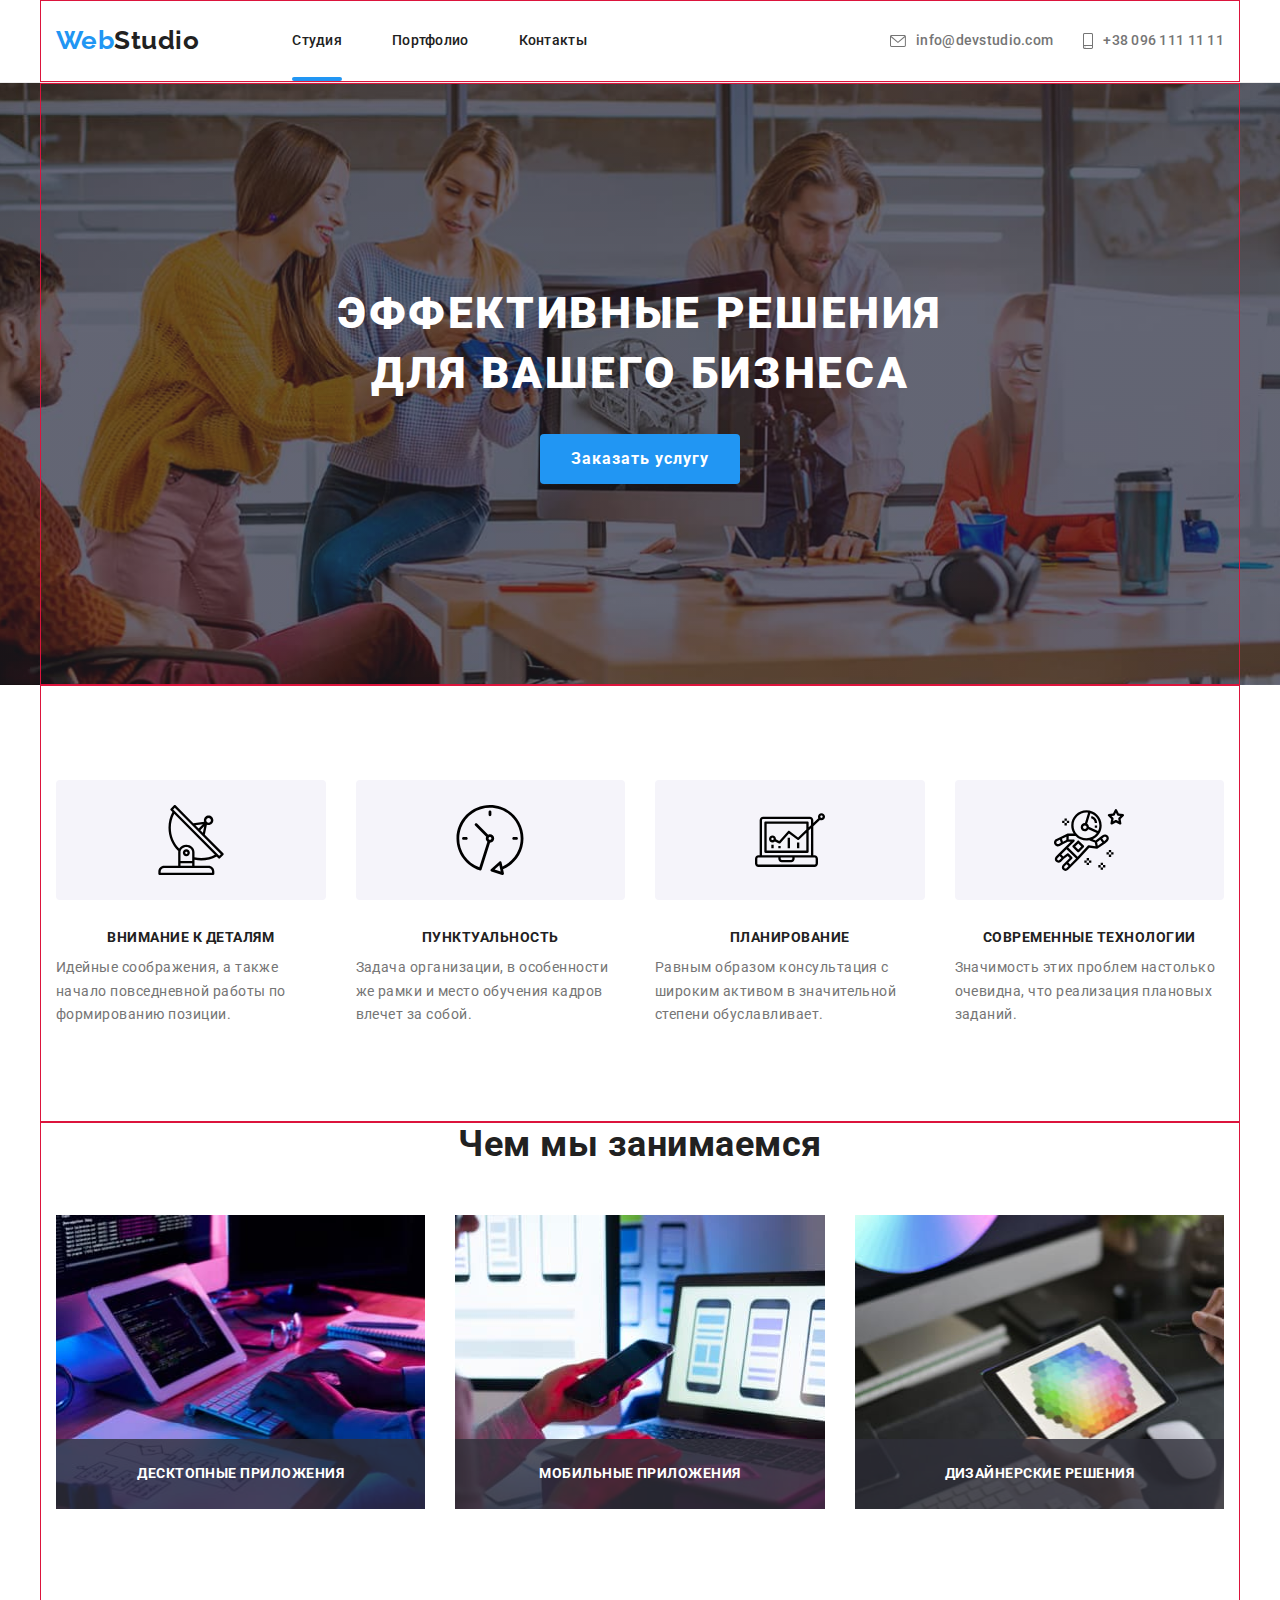
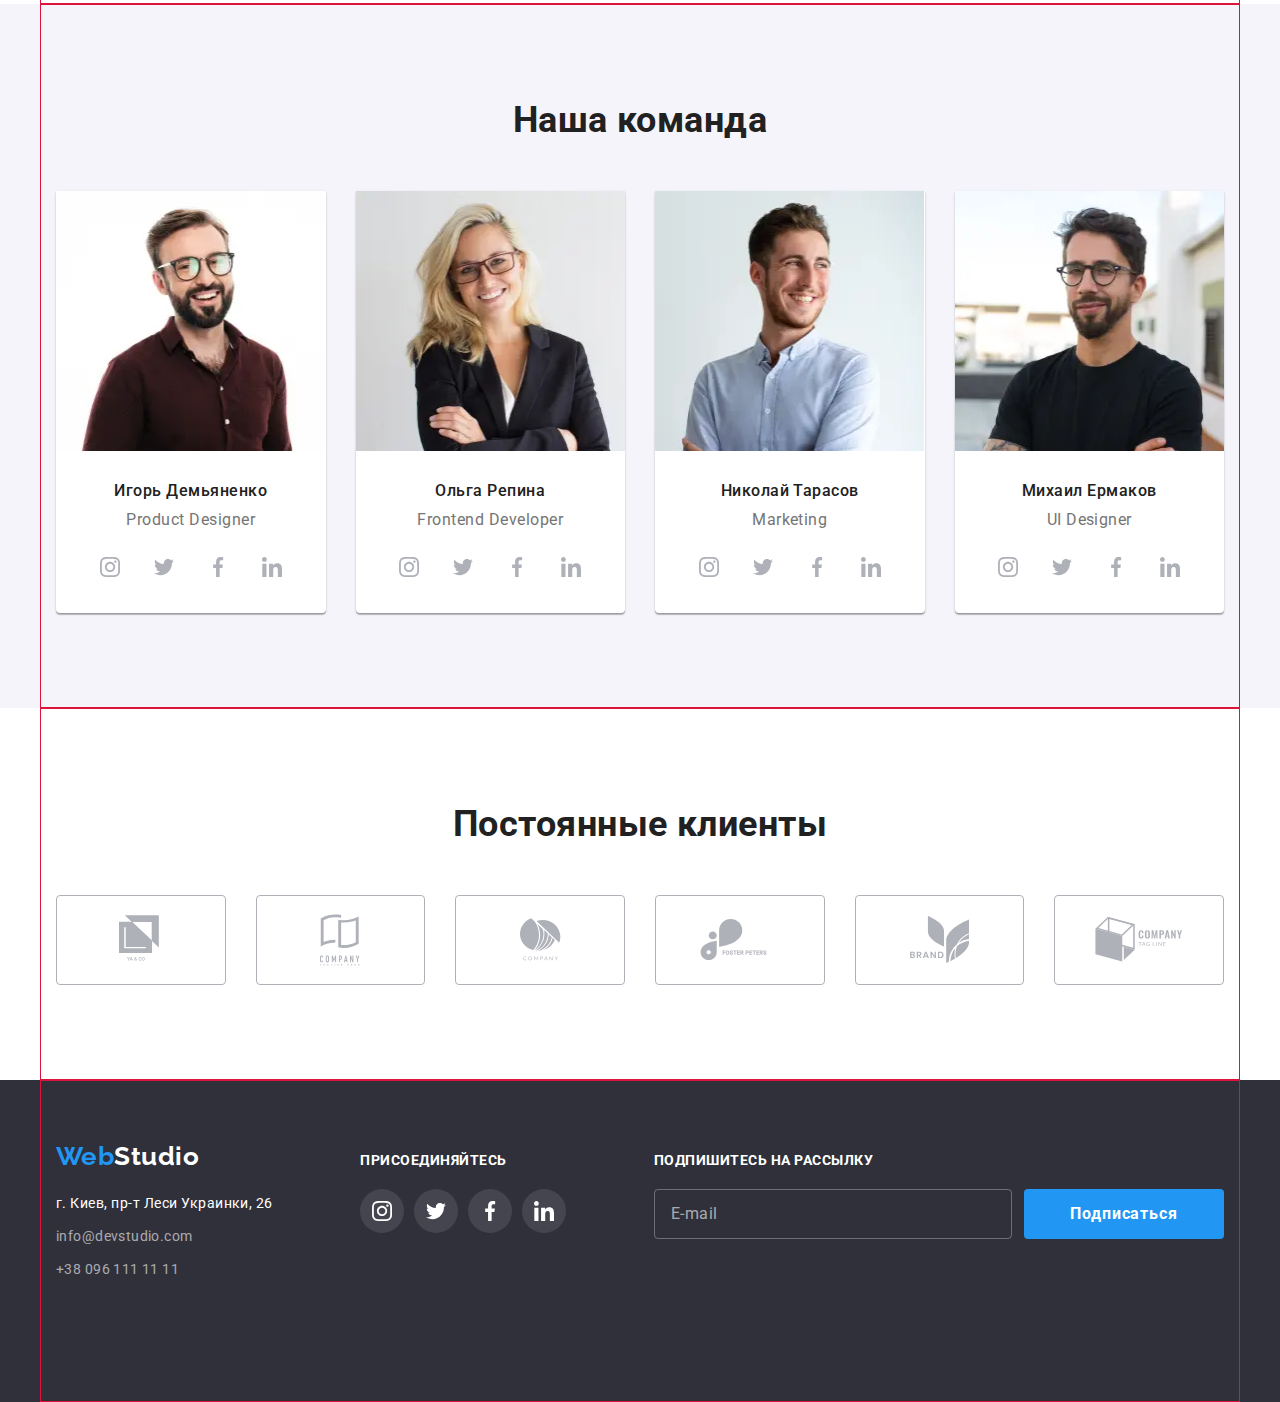
==== commit 97344e1c: "adaptive footer section finished" ====
--- a/index.html
+++ b/index.html
@@ -208,7 +208,7 @@
                             srcset="./images/team/mobile-ihor.jpg 1x, ./images/team/mobile-ihor@2x.jpg 2x" 
                             media="(min-width: 320px)">
                             
-                            <img class="photo" src="./images/team/desktop-ihor.jpg" alt="фото Игоря">
+                            <img src="./images/team/mobile-ihor.jpg" alt="фото Игоря">
                         </picture>
                         <div class="team-description-wrapper">
                             <h3 class="title">Игорь Демьяненко</h3>
@@ -265,7 +265,7 @@
                             <source
                             srcset="./images/team/mobile-olga.jpg 1x, ./images/team/mobile-olga@2x.jpg 2x" 
                             media="(min-width: 320px)">
-                            <img class="photo" src="./images/team/desktop-olga.jpg" alt="фото Ольги">
+                            <img  src="./images/team/mobile-olga.jpg" alt="фото Ольги">
                         </picture>
                         <div class="team-description-wrapper">
                             <h3 class="title">Ольга Репина</h3>
@@ -322,7 +322,7 @@
                             <source 
                             srcset="./images/team/mobile-nikolay.jpg 1x, ./images/team/mobile-nikolay@2x.jpg 2x" 
                             media="(min-width: 320px)">
-                            <img class="photo" src="./images/team/desktop-nikolay.jpg">
+                            <img src="./images/team/mobile-nikolay.jpg">
                         </picture>
                         <div class="team-description-wrapper">
                             <h3 class="title">Николай Тарасов</h3>
@@ -379,7 +379,7 @@
                             <source 
                             srcset="./images/team/mobile-michael.jpg 1x, ./images/team/mobile-michael@2x.jpg 2x"
                             media="(min-width: 320px)">
-                            <img src="./images/team/desktop-michael.jpg" alt="фото Михаила">
+                            <img src="./images/team/mobile-michael.jpg" alt="фото Михаила">
                         </picture>
                         <div class="team-description-wrapper">
                             <h3 class="title">Михаил Ермаков</h3>
@@ -473,7 +473,7 @@
         </section>
         <!-- CLIENTS end -->
     </main>
-    <footer class="page-footer visually-hidden">
+    <footer class="page-footer">
         <div class="footer-container container">
             <div class="footer-wrapper-contacts">
                 <!-- lOGO -->
@@ -519,15 +519,17 @@
                 </ul>
             </div>
             <form action="#" class="footer-subscribe-form">
-                <label for="subscribe-email" class="title form-label">Подпишитесь на рассылку</label>
-                <input 
-                    class="form-input"
-                    type="email" 
-                    name="email" 
-                    id="subscribe-email"
-                    placeholder="E-mail"
-                >
-                <button type="submit" class="button">Подписаться</button>
+                    <label for="subscribe-email" class="title form-label">Подпишитесь на рассылку</label>
+                <div class="footer-subscribe-inputs-wrapper">
+                    <input 
+                        class="form-input"
+                        type="email" 
+                        name="email" 
+                        id="subscribe-email"
+                        placeholder="E-mail"
+                    >
+                    <button type="submit" class="button">Подписаться</button>
+                </div>
             </form>
         </div>
     </footer>
--- a/css/main.min.css
+++ b/css/main.min.css
@@ -1,2 +1,2 @@
-:root{--card-grid-gap: 30px;--outline: 1px solid crimson}.visually-hidden{position:absolute !important;clip:rect(1px 1px 1px 1px);clip:rect(1px, 1px, 1px, 1px);padding:0 !important;border:0 !important;height:1px !important;width:1px !important;overflow:hidden}img{display:block;max-width:100%;height:auto}h1,h2,h3,h4,h5,h6,p{margin:0}ul,li{margin:0;padding:0}.list{list-style:none}.link{text-decoration:none}.page-adress{font-style:normal}body{margin:auto;color:#757575;background-color:#fff;font-weight:400;font-family:"Roboto",sans-serif;letter-spacing:0.03em}.container{width:100%;padding:60px 15px;margin:0 auto;border:var(--outline)}@media screen and (min-width: 480px){.container{width:480px}}@media only screen and (min-width: 768px){.container{width:768px}}@media only screen and (min-width: 1200px){.container{width:1200px;padding-top:94px;padding-bottom:94px}}.header-container{display:-webkit-box;display:-ms-flexbox;display:flex;-webkit-box-align:center;-ms-flex-align:center;align-items:center;-webkit-box-pack:justify;-ms-flex-pack:justify;justify-content:space-between;padding-top:10px;padding-bottom:10px}@media only screen and (min-width: 768px){.header-container{padding-top:0;padding-bottom:0}}.hero-container{padding-top:118px;padding-bottom:118px;text-align:center}@media only screen and (min-width: 1200px){.hero-container{padding:200px 0}}.whatwedo-container{display:none}@media only screen and (min-width: 1200px){.whatwedo-container{display:block;padding-top:0}}.logo{font-family:"Raleway",sans-serif;font-weight:700;font-size:24px;line-height:1.17}@media only screen and (min-width: 1200px){.logo{font-size:26px;line-height:1.19}}.header-logo .logo-span,.footer-logo .logo-span{color:#2196f3}.header-logo{color:#212121;padding-top:6px;padding-bottom:6px}@media only screen and (min-width: 768px){.header-logo{margin-right:88px;padding-top:26px;padding-bottom:26px}}@media only screen and (min-width: 1200px){.header-logo{margin-right:93px;padding-top:24px;padding-bottom:25px}}.footer-logo{display:block;margin-bottom:20px;color:#fff}.button{display:inline-block;min-width:200px;min-height:50px;padding:10px;color:#fff;background-color:#2196f3;font-family:inherit;font-weight:700;font-size:16px;line-height:1.87;letter-spacing:0.06em;border:0;border-radius:4px;-webkit-box-shadow:0;box-shadow:0;-webkit-transition:-webkit-box-shadow 250ms cubic-bezier(0.4, 0, 0.2, 1);transition:-webkit-box-shadow 250ms cubic-bezier(0.4, 0, 0.2, 1);transition:box-shadow 250ms cubic-bezier(0.4, 0, 0.2, 1);transition:box-shadow 250ms cubic-bezier(0.4, 0, 0.2, 1), -webkit-box-shadow 250ms cubic-bezier(0.4, 0, 0.2, 1)}.button:hover,.button:focus{cursor:pointer;-webkit-box-shadow:0px 4px 4px rgba(0,0,0,0.15);box-shadow:0px 4px 4px rgba(0,0,0,0.15)}.modal-form .button{-ms-flex-item-align:center;-ms-grid-row-align:center;align-self:center}.filter-buttons .button{min-height:38px;padding:6px 22px;color:#212121;background-color:#f5f4fa;font-weight:500;font-size:16px;line-height:1.62;-webkit-box-shadow:0;box-shadow:0;-webkit-transition:color 250ms cubic-bezier(0.4, 0, 0.2, 1),background-color 250ms cubic-bezier(0.4, 0, 0.2, 1),-webkit-box-shadow 250ms cubic-bezier(0.4, 0, 0.2, 1);transition:color 250ms cubic-bezier(0.4, 0, 0.2, 1),background-color 250ms cubic-bezier(0.4, 0, 0.2, 1),-webkit-box-shadow 250ms cubic-bezier(0.4, 0, 0.2, 1);transition:color 250ms cubic-bezier(0.4, 0, 0.2, 1),background-color 250ms cubic-bezier(0.4, 0, 0.2, 1),box-shadow 250ms cubic-bezier(0.4, 0, 0.2, 1);transition:color 250ms cubic-bezier(0.4, 0, 0.2, 1),background-color 250ms cubic-bezier(0.4, 0, 0.2, 1),box-shadow 250ms cubic-bezier(0.4, 0, 0.2, 1),-webkit-box-shadow 250ms cubic-bezier(0.4, 0, 0.2, 1)}.filter-buttons .button:focus,.filter-buttons .button:hover{color:#fff;background-color:#2196f3;-webkit-box-shadow:0px 3px 1px rgba(0,0,0,0.1),0px 1px 2px rgba(0,0,0,0.08),0px 2px 2px rgba(0,0,0,0.12);box-shadow:0px 3px 1px rgba(0,0,0,0.1),0px 1px 2px rgba(0,0,0,0.08),0px 2px 2px rgba(0,0,0,0.12)}.social-links{display:-webkit-box;display:-ms-flexbox;display:flex;-webkit-box-pack:center;-ms-flex-pack:center;justify-content:center;-ms-flex-wrap:wrap;flex-wrap:wrap;margin-right:-10px}.social-links-item{width:44px;height:44px;margin-right:10px}.social-link{display:-webkit-box;display:-ms-flexbox;display:flex;-webkit-box-pack:center;-ms-flex-pack:center;justify-content:center;-webkit-box-align:center;-ms-flex-align:center;align-items:center;width:100%;height:100%;border-radius:50%}.team .social-link{color:#afb1b8;background-color:#fff;-webkit-transition:background-color 250ms cubic-bezier(0.4, 0, 0.2, 1),-webkit-transition 250ms cubic-bezier(0.4, 0, 0.2, 1);transition:background-color 250ms cubic-bezier(0.4, 0, 0.2, 1),-webkit-transition 250ms cubic-bezier(0.4, 0, 0.2, 1);transition:transition 250ms cubic-bezier(0.4, 0, 0.2, 1),background-color 250ms cubic-bezier(0.4, 0, 0.2, 1);transition:transition 250ms cubic-bezier(0.4, 0, 0.2, 1),background-color 250ms cubic-bezier(0.4, 0, 0.2, 1),-webkit-transition 250ms cubic-bezier(0.4, 0, 0.2, 1)}.social-link:hover,.social-link:focus{color:#fff;background-color:#2196f3}.page-footer .social-link{color:#fff;background-color:rgba(255,255,255,0.1);-webkit-transition:background-color 250ms cubic-bezier(0.4, 0, 0.2, 1);transition:background-color 250ms cubic-bezier(0.4, 0, 0.2, 1)}.page-footer .social-link:hover,.page-footer .social-link:focus{background-color:#2196f3}.social-icon{width:20px;height:20px;fill:currentColor}.section-title{margin-bottom:30px;color:#212121;font-weight:700;font-size:28px;line-height:1.18;text-align:center}@media only screen and (min-width: 1200px){.section-title{margin-bottom:50px;font-size:36px;line-height:1.17}}.advantages .title{margin-bottom:10px;color:#212121;font-weight:700;font-size:14px;line-height:1.14;text-transform:uppercase;text-align:center}.team .title{margin-bottom:10px;color:#212121;font-weight:500;font-size:16px;line-height:1.19;text-align:center}.page-footer .title{margin-bottom:20px;color:#fff;font-weight:700;font-size:14px;line-height:1.14;text-transform:uppercase}.project-list .title{color:#212121;font-weight:700;font-size:18px;line-height:2;letter-spacing:0.06em}.page-header{border-bottom:1px solid #ececec}.burger-btn,.mobile-nav-close-btn{display:-webkit-box;display:-ms-flexbox;display:flex;width:40px;height:40px;-webkit-box-pack:center;-ms-flex-pack:center;justify-content:center;-webkit-box-align:center;-ms-flex-align:center;align-items:center;background-color:transparent;border:0;-webkit-box-shadow:0;box-shadow:0}.burger-btn:focus,.burger-btn:hover,.mobile-nav-close-btn:focus,.mobile-nav-close-btn:hover{color:#2196f3;cursor:pointer}.burger-btn{color:#000000}@media only screen and (min-width: 768px){.burger-btn{display:none}}.burger-icon{width:24px;height:16px;fill:currentColor}.mobile-menu{position:fixed;top:0;left:50%;-webkit-transform:translateX(-50%) translateY(-100%);transform:translateX(-50%) translateY(-100%);z-index:100;display:-webkit-box;display:-ms-flexbox;display:flex;-webkit-box-orient:vertical;-webkit-box-direction:normal;-ms-flex-direction:column;flex-direction:column;-webkit-box-pack:justify;-ms-flex-pack:justify;justify-content:space-between;width:100%;height:100vh;padding:48px 40px;font-weight:500;letter-spacing:0.02em;color:#212121;background-color:#fff;border:var(--outline);overflow-x:scroll;opacity:0;-webkit-transition:opacity 250ms cubic-bezier(0.4, 0, 0.2, 1),-webkit-transform 250ms cubic-bezier(0.4, 0, 0.2, 1);transition:opacity 250ms cubic-bezier(0.4, 0, 0.2, 1),-webkit-transform 250ms cubic-bezier(0.4, 0, 0.2, 1);transition:opacity 250ms cubic-bezier(0.4, 0, 0.2, 1),transform 250ms cubic-bezier(0.4, 0, 0.2, 1);transition:opacity 250ms cubic-bezier(0.4, 0, 0.2, 1),transform 250ms cubic-bezier(0.4, 0, 0.2, 1),-webkit-transform 250ms cubic-bezier(0.4, 0, 0.2, 1)}.mobile-menu.is-open{-webkit-transform:translateX(-50%) translateY(0);transform:translateX(-50%) translateY(0);opacity:1}.mobile-menu .link{color:inherit}@media only screen and (min-width: 768px){.mobile-menu{display:none}}.mobile-menu-nav{font-size:40px;line-height:1.18}.mobile-menu-nav .link:focus,.mobile-menu-nav .link:hover{color:#2196f3}.mobile-nav-item{margin-bottom:32px}.mobile-menu-contacts{margin-bottom:64px;font-size:24px;line-height:1.17;color:#757575}.mobile-contacts-item{margin-bottom:32px}.mobile-contacts-item:first-child{font-size:34px;line-height:1.18;color:#2196f3}.mobile-menu-social-links{display:-webkit-box;display:-ms-flexbox;display:flex;color:#2196f3}.mobile-social-links-item:not(:last-child){padding-right:10px;border:1px solid rgba(33,33,33,0.2)}.mobile-social-links-item:not(:first-child){padding-left:10px}.mobile-nav-close-btn{position:absolute;right:15px;top:10px;color:inherit}.mobile-nav-close-btn:focus{color:#2196f3}.mobile-nav-close-icon{width:19px;height:19px;fill:currentColor}.main-nav{display:-webkit-box;display:-ms-flexbox;display:flex;-webkit-box-align:center;-ms-flex-align:center;align-items:center}.site-nav{display:none}@media only screen and (min-width: 768px){.site-nav{display:-webkit-box;display:-ms-flexbox;display:flex}.site-nav .active{color:#2196f3}.site-nav .link{display:block;padding-top:32px;padding-bottom:32px;color:#212121;font-weight:500;font-size:14px;line-height:1.14;letter-spacing:0.02em;-webkit-transition:color 250ms cubic-bezier(0.4, 0, 0.2, 1);transition:color 250ms cubic-bezier(0.4, 0, 0.2, 1)}.site-nav .link:hover,.site-nav .link:focus{color:#2196f3}}.nav-item{position:relative}.nav-item:not(:last-child){margin-right:50px}.nav-item .link::after{position:absolute;bottom:0;left:0;content:'';opacity:0;width:100%;height:4px;background-color:#2196f3;border-radius:2px}.nav-item .active.link::after{opacity:1}.contacts{display:none}@media only screen and (min-width: 768px){.contacts{display:-webkit-box;display:-ms-flexbox;display:flex;-webkit-box-orient:vertical;-webkit-box-direction:normal;-ms-flex-direction:column;flex-direction:column;-webkit-box-pack:center;-ms-flex-pack:center;justify-content:center}}@media only screen and (min-width: 1200px){.contacts{-webkit-box-orient:initial;-webkit-box-direction:initial;-ms-flex-direction:initial;flex-direction:initial}}@media only screen and (min-width: 1200px){.contacts-item:not(:last-child){margin-right:30px}}@media only screen and (min-width: 768px){.contacts-icon{display:-webkit-box;display:-ms-flexbox;display:flex;-webkit-box-pack:center;-ms-flex-pack:center;justify-content:center;-webkit-box-align:center;-ms-flex-align:center;align-items:center;margin-right:10px;fill:currentColor}.contacts-icon.envelope{width:16px;height:12px}.contacts-icon.smartphone{width:10px;height:16px}}@media only screen and (min-width: 768px){.header-contacts{display:-webkit-box;display:-ms-flexbox;display:flex;-webkit-box-align:center;-ms-flex-align:center;align-items:center;padding-top:5px;padding-bottom:5px;color:#757575;font-weight:500;font-size:14px;line-height:1.14;letter-spacing:0.02em;-webkit-transition:color 250ms cubic-bezier(0.4, 0, 0.2, 1);transition:color 250ms cubic-bezier(0.4, 0, 0.2, 1)}.header-contacts:hover,.header-contacts:focus{color:#2196f3}}@media only screen and (min-width: 1200px){.header-contacts{padding-top:30px;padding-bottom:30px}}.hero{margin:0 auto;color:#fff;background-color:#2f303a;background-image:-webkit-gradient(linear, left top, left bottom, from(rgba(47,48,58,0.4)), to(rgba(47,48,58,0.4))),url("../images/hero/mobile-hero-bg.jpg");background-image:linear-gradient(rgba(47,48,58,0.4), rgba(47,48,58,0.4)),url("../images/hero/mobile-hero-bg.jpg");background-size:cover;background-position:center;background-repeat:no-repeat}@media screen and (min-device-pixel-ratio: 2), screen and (-webkit-min-device-pixel-ratio: 2), screen and (min-resolution: 192dpi), screen and (min-resolution: 2dppx){.hero{background-image:-webkit-gradient(linear, left top, left bottom, from(rgba(47,48,58,0.4)), to(rgba(47,48,58,0.4))),url("../images/hero/mobile-hero-bg@2x.jpg");background-image:linear-gradient(rgba(47,48,58,0.4), rgba(47,48,58,0.4)),url("../images/hero/mobile-hero-bg@2x.jpg")}}@media only screen and (min-width: 768px){.hero{background-image:-webkit-gradient(linear, left top, left bottom, from(rgba(47,48,58,0.4)), to(rgba(47,48,58,0.4))),url("../images/hero/tablet-hero-bg.jpg");background-image:linear-gradient(rgba(47,48,58,0.4), rgba(47,48,58,0.4)),url("../images/hero/tablet-hero-bg.jpg")}}@media screen and (min-device-pixel-ratio: 2) and (min-width: 768px), screen and (-webkit-min-device-pixel-ratio: 2) and (min-width: 768px), screen and (min-resolution: 192dpi) and (min-width: 768px), screen and (min-resolution: 2dppx) and (min-width: 768px){.hero{background-image:-webkit-gradient(linear, left top, left bottom, from(rgba(47,48,58,0.4)), to(rgba(47,48,58,0.4))),url("../images/hero/tablet-hero-bg@2x.jpg");background-image:linear-gradient(rgba(47,48,58,0.4), rgba(47,48,58,0.4)),url("../images/hero/tablet-hero-bg@2x.jpg")}}@media only screen and (min-width: 1200px){.hero{background-image:-webkit-gradient(linear, left top, left bottom, from(rgba(47,48,58,0.4)), to(rgba(47,48,58,0.4))),url("../images/hero/desktop-hero-bg.jpg");background-image:linear-gradient(rgba(47,48,58,0.4), rgba(47,48,58,0.4)),url("../images/hero/desktop-hero-bg.jpg")}}@media screen and (min-device-pixel-ratio: 2) and (min-width: 1200px), screen and (-webkit-min-device-pixel-ratio: 2) and (min-width: 1200px), screen and (min-resolution: 192dpi) and (min-width: 1200px), screen and (min-resolution: 2dppx) and (min-width: 1200px){.hero{background-image:-webkit-gradient(linear, left top, left bottom, from(rgba(47,48,58,0.4)), to(rgba(47,48,58,0.4))),url("../images/hero/desktop-hero-bg@2x.jpg");background-image:linear-gradient(rgba(47,48,58,0.4), rgba(47,48,58,0.4)),url("../images/hero/desktop-hero-bg@2x.jpg")}}.hero-title{max-width:360px;margin-left:auto;margin-right:auto;margin-bottom:30px;font-weight:900;font-size:26px;line-height:1.62;letter-spacing:0.06em;text-transform:uppercase;letter-spacing:0.06em}@media only screen and (min-width: 1200px){.hero-title{max-width:700px;font-weight:900;font-size:44px;line-height:1.36}}.advantages{margin-bottom:calc(-1 * var(--card-grid-gap))}.advantages .text{font-size:14px;line-height:1.71}@media only screen and (min-width: 768px){.advantages{display:-webkit-box;display:-ms-flexbox;display:flex;-ms-flex-wrap:wrap;flex-wrap:wrap;margin-right:calc(-1 * var(--card-grid-gap))}}.advantages-item{width:100%;margin-bottom:var(--card-grid-gap)}@media only screen and (min-width: 768px){.advantages-item{width:calc(100% / 2 - var(--card-grid-gap));margin-right:var(--card-grid-gap)}}@media only screen and (min-width: 1200px){.advantages-item{width:calc(100% / 4 - var(--card-grid-gap))}}.advantages-icon-container{display:-webkit-box;display:-ms-flexbox;display:flex;width:100%;height:120px;-webkit-box-pack:center;-ms-flex-pack:center;justify-content:center;-webkit-box-align:center;-ms-flex-align:center;align-items:center;margin-bottom:30px;background-color:#f5f4fa;border-radius:4px}.advantages-icon{width:70px;height:70px}.whatwedo{display:-webkit-box;display:-ms-flexbox;display:flex;-ms-flex-wrap:wrap;flex-wrap:wrap;margin-right:calc(-1 * var(--card-grid-gap));margin-bottom:calc(-1 * var(--card-grid-gap))}.whatwedo-item{position:relative;width:calc(100% / 3 - var(--card-grid-gap));margin-right:var(--card-grid-gap);margin-bottom:var(--card-grid-gap)}.whatwedo .title{position:absolute;bottom:0;width:100%;padding:27px 15px;background-color:rgba(47,48,58,0.8);color:#fff;font-weight:700;font-size:14px;line-height:1.14;text-align:center;text-transform:uppercase}.team{background-color:#f5f4fa}.team-list{margin-bottom:calc(-1 * var(--card-grid-gap))}@media only screen and (min-width: 768px){.team-list{display:-webkit-box;display:-ms-flexbox;display:flex;-ms-flex-wrap:wrap;flex-wrap:wrap;margin-right:calc(-1 * var(--card-grid-gap))}}.team-item{margin-bottom:var(--card-grid-gap);background-color:#fff;border-radius:0 0 4px 4px;-webkit-box-shadow:0px 1px 3px rgba(0,0,0,0.12),0px 1px 1px rgba(0,0,0,0.14),0px 2px 1px rgba(0,0,0,0.2);box-shadow:0px 1px 3px rgba(0,0,0,0.12),0px 1px 1px rgba(0,0,0,0.14),0px 2px 1px rgba(0,0,0,0.2)}@media only screen and (min-width: 768px){.team-item{width:calc(100% / 2 - var(--card-grid-gap));margin-right:var(--card-grid-gap)}}@media only screen and (min-width: 1200px){.team-item{width:calc(100% / 4 - var(--card-grid-gap))}}.team-description-wrapper{padding-top:30px;padding-bottom:24px;padding-left:15px;padding-right:15px}.team .position{margin-bottom:16px;font-size:16px;line-height:1.19;text-align:center}.clients{display:-webkit-box;display:-ms-flexbox;display:flex;-ms-flex-wrap:wrap;flex-wrap:wrap;margin-right:calc(-1 * var(--card-grid-gap));margin-bottom:calc(-1 * var(--card-grid-gap));-webkit-box-align:center;-ms-flex-align:center;align-items:center}.clients-item{width:calc(100% / 2 - var(--card-grid-gap));height:90px;margin-right:var(--card-grid-gap);margin-bottom:var(--card-grid-gap);color:#757575}@media only screen and (min-width: 768px){.clients-item{width:calc(100% / 3 - var(--card-grid-gap))}}@media only screen and (min-width: 1200px){.clients-item{width:calc(100% / 6 - var(--card-grid-gap))}}.clients-icon-link{display:-webkit-box;display:-ms-flexbox;display:flex;-webkit-box-pack:center;-ms-flex-pack:center;justify-content:center;-webkit-box-align:center;-ms-flex-align:center;align-items:center;width:100%;height:100%;color:#afb1b8;border:1px solid #afb1b8;border-radius:4px;-webkit-transition:color 250ms cubic-bezier(0.4, 0, 0.2, 1),border 250ms cubic-bezier(0.4, 0, 0.2, 1);transition:color 250ms cubic-bezier(0.4, 0, 0.2, 1),border 250ms cubic-bezier(0.4, 0, 0.2, 1)}.clients-icon-link:hover,.clients-icon-link:focus{color:#2196f3;border:1px solid #2196f3}.clients-icon{width:80px;height:50px;fill:currentColor}.clients-icon.company-1{width:44px;height:49px}.clients-icon.company-2{width:40px;height:52px}.clients-icon.company-3{width:41px;height:43px}.clients-icon.company-4{width:80px;height:42px}.clients-icon.company-5{width:59px;height:47px}.clients-icon.company-6{width:88px;height:45px}.page-footer{color:#fff;background-color:#2f303a}.page-adress{min-width:231px}.page-adress .item:not(:last-child){margin-bottom:9px}.footer-adress{font-size:14px;line-height:1.71}.footer-contacts{display:block;color:rgba(255,255,255,0.6);font-size:14px;line-height:1.71;letter-spacing:0.03em;-webkit-transition:color 250ms cubic-bezier(0.4, 0, 0.2, 1);transition:color 250ms cubic-bezier(0.4, 0, 0.2, 1)}.footer-contacts:hover,.footer-contacts:focus{color:#2196f3}.footer-subscribe-form .form-label{display:block}.footer-subscribe-form .form-input{min-width:358px;min-height:50px;margin-right:12px;padding-left:16px;background-color:transparent;color:#fff;font-size:16px;line-height:1.25;letter-spacing:0.03em;border:1px solid rgba(255,255,255,0.3);border-radius:4px}.footer-subscribe-form .form-input::-webkit-input-placeholder{color:rgba(255,255,255,0.6)}.footer-subscribe-form .form-input:-ms-input-placeholder{color:rgba(255,255,255,0.6)}.footer-subscribe-form .form-input::-ms-input-placeholder{color:rgba(255,255,255,0.6)}.footer-subscribe-form .form-input::placeholder{color:rgba(255,255,255,0.6)}.filter-buttons{display:-webkit-box;display:-ms-flexbox;display:flex;-webkit-box-pack:center;-ms-flex-pack:center;justify-content:center;margin-bottom:50px}.filter-item:not(:last-child){margin-right:8px}.project-list{display:-webkit-box;display:-ms-flexbox;display:flex;-ms-flex-wrap:wrap;flex-wrap:wrap;margin-right:calc(-1 * var(--card-grid-gap));margin-bottom:calc(-1 * var(--card-grid-gap))}.project-item{-ms-flex-preferred-size:calc(100% / 3 - var(--card-grid-gap));flex-basis:calc(100% / 3 - var(--card-grid-gap));margin-right:var(--card-grid-gap);margin-bottom:var(--card-grid-gap);border:1px solid #eeeeee}.project-item .link{display:block;-webkit-box-shadow:0;box-shadow:0;-webkit-transition:-webkit-box-shadow 250ms cubic-bezier(0.4, 0, 0.2, 1);transition:-webkit-box-shadow 250ms cubic-bezier(0.4, 0, 0.2, 1);transition:box-shadow 250ms cubic-bezier(0.4, 0, 0.2, 1);transition:box-shadow 250ms cubic-bezier(0.4, 0, 0.2, 1), -webkit-box-shadow 250ms cubic-bezier(0.4, 0, 0.2, 1)}.project-item .link:hover,.project-item .link:focus{-webkit-box-shadow:0px 1px 1px rgba(0,0,0,0.12),0px 4px 4px rgba(0,0,0,0.06),1px 4px 6px rgba(0,0,0,0.16);box-shadow:0px 1px 1px rgba(0,0,0,0.12),0px 4px 4px rgba(0,0,0,0.06),1px 4px 6px rgba(0,0,0,0.16)}.project-list .description{color:#757575;font-size:16px;line-height:1.87}.project-description-wrapper{padding:20px 24px;background-color:#fff}.project-photo-wrapper{position:relative;overflow:hidden}.project-item .overlay{position:absolute;left:0;top:0;-webkit-transform:translateY(100%);transform:translateY(100%);display:-webkit-box;display:-ms-flexbox;display:flex;-webkit-box-align:center;-ms-flex-align:center;align-items:center;width:100%;height:100%;padding:24px;color:#fff;background-color:rgba(33,150,243,0.9);font-size:18px;line-height:1.56;text-align:center;-webkit-transition:-webkit-transform 250ms cubic-bezier(0.4, 0, 0.2, 1);transition:-webkit-transform 250ms cubic-bezier(0.4, 0, 0.2, 1);transition:transform 250ms cubic-bezier(0.4, 0, 0.2, 1);transition:transform 250ms cubic-bezier(0.4, 0, 0.2, 1), -webkit-transform 250ms cubic-bezier(0.4, 0, 0.2, 1)}.project-item .link:hover .overlay,.project-item .link:focus .overlay{-webkit-transform:translateY(0);transform:translateY(0)}.backdrop{position:fixed;top:0;left:0;width:100%;height:100%;background-color:rgba(0,0,0,0.2);opacity:1;-webkit-transform:scale(1);transform:scale(1);-webkit-transition:opacity 250ms cubic-bezier(0.4, 0, 0.2, 1),-webkit-transform 250ms cubic-bezier(0.4, 0, 0.2, 1);transition:opacity 250ms cubic-bezier(0.4, 0, 0.2, 1),-webkit-transform 250ms cubic-bezier(0.4, 0, 0.2, 1);transition:opacity 250ms cubic-bezier(0.4, 0, 0.2, 1),transform 250ms cubic-bezier(0.4, 0, 0.2, 1);transition:opacity 250ms cubic-bezier(0.4, 0, 0.2, 1),transform 250ms cubic-bezier(0.4, 0, 0.2, 1),-webkit-transform 250ms cubic-bezier(0.4, 0, 0.2, 1)}.modal{position:absolute;top:50%;left:50%;-webkit-transform:translate(-50%, -50%) scale(1);transform:translate(-50%, -50%) scale(1);width:528px;height:581px;padding:40px;background-color:#fff;-webkit-box-shadow:0px 1px 3px rgba(0,0,0,0.12),0px 1px 1px rgba(0,0,0,0.14),0px 2px 1px rgba(0,0,0,0.2);box-shadow:0px 1px 3px rgba(0,0,0,0.12),0px 1px 1px rgba(0,0,0,0.14),0px 2px 1px rgba(0,0,0,0.2);border-radius:4px;-webkit-transition:-webkit-transform 250ms cubic-bezier(0.4, 0, 0.2, 1);transition:-webkit-transform 250ms cubic-bezier(0.4, 0, 0.2, 1);transition:transform 250ms cubic-bezier(0.4, 0, 0.2, 1);transition:transform 250ms cubic-bezier(0.4, 0, 0.2, 1), -webkit-transform 250ms cubic-bezier(0.4, 0, 0.2, 1)}.backdrop.is-hidden .modal{-webkit-transform:translate(-50%, -50%) scale(0.9);transform:translate(-50%, -50%) scale(0.9)}.modal .call-to-action{margin:0 auto;margin-bottom:12px;color:#212121;font-weight:700;font-size:20px;line-height:1.15}.modal-form{display:-webkit-box;display:-ms-flexbox;display:flex;-webkit-box-orient:vertical;-webkit-box-direction:normal;-ms-flex-direction:column;flex-direction:column}.modal-form-input-wrapper{display:block;position:relative}.modal-form-input-label{margin-bottom:10px}.modal-form .input-title,.modal-form .textarea-title{display:block;margin-bottom:4px;font-size:12px;line-height:1.17;letter-spacing:0.01em}.modal-form-input{display:block;height:40px;width:100%;padding-left:42px;border:1px solid rgba(33,33,33,0.2);border-radius:4px;-webkit-transition:border 250ms cubic-bezier(0.4, 0, 0.2, 1);transition:border 250ms cubic-bezier(0.4, 0, 0.2, 1)}.modal-form-input:focus,.modal-form-input:hover{cursor:pointer;outline:none;border:1px solid #2196f3}.modal-form-icon{position:absolute;top:50%;left:12px;-webkit-transform:translateY(-50%);transform:translateY(-50%);width:18px;height:18px;fill:#212121;-webkit-transition:fill 250ms cubic-bezier(0.4, 0, 0.2, 1);transition:fill 250ms cubic-bezier(0.4, 0, 0.2, 1)}.modal-form-input:focus+.modal-form-icon,.modal-form-input:hover+.modal-form-icon{fill:#2196f3}.modal-form-textarea-label{margin-bottom:20px}.modal-form-message{display:block;height:120px;width:100%;padding:12px 16px;resize:none;border:1px solid rgba(33,33,33,0.2);border-radius:4px;-webkit-transition:border 250ms cubic-bezier(0.4, 0, 0.2, 1);transition:border 250ms cubic-bezier(0.4, 0, 0.2, 1)}.modal-form-message::-webkit-input-placeholder{font-size:12px;line-height:1.17;letter-spacing:0.01em;color:rgba(117,117,117,0.5)}.modal-form-message:-ms-input-placeholder{font-size:12px;line-height:1.17;letter-spacing:0.01em;color:rgba(117,117,117,0.5)}.modal-form-message::-ms-input-placeholder{font-size:12px;line-height:1.17;letter-spacing:0.01em;color:rgba(117,117,117,0.5)}.modal-form-message::placeholder{font-size:12px;line-height:1.17;letter-spacing:0.01em;color:rgba(117,117,117,0.5)}.modal-form-message:focus,.modal-form-message:hover{cursor:pointer;outline:none;border:1px solid #2196f3}.modal-form-check-policy-label{font-size:14px;line-height:1.71;margin-bottom:30px}.modal-form-check-policy-title{display:-webkit-box;display:-ms-flexbox;display:flex;-webkit-box-align:center;-ms-flex-align:center;align-items:center;-ms-flex-wrap:wrap;flex-wrap:wrap;font-size:14px;line-height:1.71}.modal-form-check-policy-title::before{content:'';display:inline-block;width:16px;height:15px;margin-right:7px;background-image:url("../images/modal-window/checkbox.svg");-webkit-transition:background-image 250ms cubic-bezier(0.4, 0, 0.2, 1);transition:background-image 250ms cubic-bezier(0.4, 0, 0.2, 1)}.modal-form-check-policy:checked+.modal-form-check-policy-title::before{background-image:url("../images/modal-window/checkbox-checked.svg")}.modal-form-check-policy:focus+.modal-form-check-policy-title::before{outline:1px solid #2f303a}.modal-form-check-policy-link{color:#2196f3}.modal-close-btn{position:absolute;top:8px;right:8px;width:30px;height:30px;border:1px solid rgba(0,0,0,0.1);border-radius:50%;cursor:pointer}.modal-close-icon{width:11px;height:11px;margin:auto}.is-hidden{opacity:0;-webkit-transform:scale(0);transform:scale(0);pointer-events:none}
+:root{--card-grid-gap: 30px;--outline: 1px solid crimson}.visually-hidden{position:absolute !important;clip:rect(1px 1px 1px 1px);clip:rect(1px, 1px, 1px, 1px);padding:0 !important;border:0 !important;height:1px !important;width:1px !important;overflow:hidden}img{display:block;max-width:100%;height:auto}h1,h2,h3,h4,h5,h6,p{margin:0}ul,li{margin:0;padding:0}.list{list-style:none}.link{text-decoration:none}.page-adress{font-style:normal}body{margin:auto;color:#757575;background-color:#fff;font-weight:400;font-family:"Roboto",sans-serif;letter-spacing:0.03em}.container{width:100%;padding:60px 15px;margin:0 auto;border:var(--outline)}@media screen and (min-width: 480px){.container{width:480px}}@media only screen and (min-width: 768px){.container{width:768px}}@media only screen and (min-width: 1200px){.container{width:1200px;padding-top:94px;padding-bottom:94px}}.header-container{display:-webkit-box;display:-ms-flexbox;display:flex;-webkit-box-align:center;-ms-flex-align:center;align-items:center;-webkit-box-pack:justify;-ms-flex-pack:justify;justify-content:space-between;padding-top:10px;padding-bottom:10px}@media only screen and (min-width: 768px){.header-container{padding-top:0;padding-bottom:0}}.hero-container{padding-top:118px;padding-bottom:118px;text-align:center}@media only screen and (min-width: 1200px){.hero-container{padding:200px 0}}.whatwedo-container{display:none}@media only screen and (min-width: 1200px){.whatwedo-container{display:block;padding-top:0}}.footer-container{padding-top:60px;padding-bottom:60px;-webkit-box-align:center;-ms-flex-align:center;align-items:center}@media only screen and (min-width: 768px){.footer-container{display:-webkit-box;display:-ms-flexbox;display:flex;-ms-flex-pack:distribute;justify-content:space-around;-webkit-box-align:baseline;-ms-flex-align:baseline;align-items:baseline;-ms-flex-wrap:wrap;flex-wrap:wrap}}@media only screen and (min-width: 1200px){.footer-container{-ms-flex-wrap:nowrap;flex-wrap:nowrap;-webkit-box-pack:justify;-ms-flex-pack:justify;justify-content:space-between}}.logo{font-family:"Raleway",sans-serif;font-weight:700;font-size:24px;line-height:1.17}@media only screen and (min-width: 1200px){.logo{font-size:26px;line-height:1.19}}.header-logo .logo-span,.footer-logo .logo-span{color:#2196f3}.header-logo{color:#212121;padding-top:6px;padding-bottom:6px}@media only screen and (min-width: 768px){.header-logo{margin-right:88px;padding-top:26px;padding-bottom:26px}}@media only screen and (min-width: 1200px){.header-logo{margin-right:93px;padding-top:24px;padding-bottom:25px}}.footer-logo{display:block;margin-bottom:20px;color:#fff}.button{display:inline-block;min-width:200px;min-height:50px;padding:10px;color:#fff;background-color:#2196f3;font-family:inherit;font-weight:700;font-size:16px;line-height:1.87;letter-spacing:0.06em;border:0;border-radius:4px;-webkit-box-shadow:0;box-shadow:0;-webkit-transition:-webkit-box-shadow 250ms cubic-bezier(0.4, 0, 0.2, 1);transition:-webkit-box-shadow 250ms cubic-bezier(0.4, 0, 0.2, 1);transition:box-shadow 250ms cubic-bezier(0.4, 0, 0.2, 1);transition:box-shadow 250ms cubic-bezier(0.4, 0, 0.2, 1), -webkit-box-shadow 250ms cubic-bezier(0.4, 0, 0.2, 1)}.button:hover,.button:focus{cursor:pointer;-webkit-box-shadow:0px 4px 4px rgba(0,0,0,0.15);box-shadow:0px 4px 4px rgba(0,0,0,0.15)}.modal-form .button{-ms-flex-item-align:center;-ms-grid-row-align:center;align-self:center}.filter-buttons .button{min-height:38px;padding:6px 22px;color:#212121;background-color:#f5f4fa;font-weight:500;font-size:16px;line-height:1.62;-webkit-box-shadow:0;box-shadow:0;-webkit-transition:color 250ms cubic-bezier(0.4, 0, 0.2, 1),background-color 250ms cubic-bezier(0.4, 0, 0.2, 1),-webkit-box-shadow 250ms cubic-bezier(0.4, 0, 0.2, 1);transition:color 250ms cubic-bezier(0.4, 0, 0.2, 1),background-color 250ms cubic-bezier(0.4, 0, 0.2, 1),-webkit-box-shadow 250ms cubic-bezier(0.4, 0, 0.2, 1);transition:color 250ms cubic-bezier(0.4, 0, 0.2, 1),background-color 250ms cubic-bezier(0.4, 0, 0.2, 1),box-shadow 250ms cubic-bezier(0.4, 0, 0.2, 1);transition:color 250ms cubic-bezier(0.4, 0, 0.2, 1),background-color 250ms cubic-bezier(0.4, 0, 0.2, 1),box-shadow 250ms cubic-bezier(0.4, 0, 0.2, 1),-webkit-box-shadow 250ms cubic-bezier(0.4, 0, 0.2, 1)}.filter-buttons .button:focus,.filter-buttons .button:hover{color:#fff;background-color:#2196f3;-webkit-box-shadow:0px 3px 1px rgba(0,0,0,0.1),0px 1px 2px rgba(0,0,0,0.08),0px 2px 2px rgba(0,0,0,0.12);box-shadow:0px 3px 1px rgba(0,0,0,0.1),0px 1px 2px rgba(0,0,0,0.08),0px 2px 2px rgba(0,0,0,0.12)}.social-links{display:-webkit-box;display:-ms-flexbox;display:flex;-webkit-box-pack:center;-ms-flex-pack:center;justify-content:center;-ms-flex-wrap:wrap;flex-wrap:wrap;margin-right:-10px}.social-links-item{width:44px;height:44px;margin-right:10px}.social-link{display:-webkit-box;display:-ms-flexbox;display:flex;-webkit-box-pack:center;-ms-flex-pack:center;justify-content:center;-webkit-box-align:center;-ms-flex-align:center;align-items:center;width:100%;height:100%;border-radius:50%}.team .social-link{color:#afb1b8;background-color:#fff;-webkit-transition:background-color 250ms cubic-bezier(0.4, 0, 0.2, 1),-webkit-transition 250ms cubic-bezier(0.4, 0, 0.2, 1);transition:background-color 250ms cubic-bezier(0.4, 0, 0.2, 1),-webkit-transition 250ms cubic-bezier(0.4, 0, 0.2, 1);transition:transition 250ms cubic-bezier(0.4, 0, 0.2, 1),background-color 250ms cubic-bezier(0.4, 0, 0.2, 1);transition:transition 250ms cubic-bezier(0.4, 0, 0.2, 1),background-color 250ms cubic-bezier(0.4, 0, 0.2, 1),-webkit-transition 250ms cubic-bezier(0.4, 0, 0.2, 1)}.social-link:hover,.social-link:focus{color:#fff;background-color:#2196f3}.page-footer .social-link{color:#fff;background-color:rgba(255,255,255,0.1);-webkit-transition:background-color 250ms cubic-bezier(0.4, 0, 0.2, 1);transition:background-color 250ms cubic-bezier(0.4, 0, 0.2, 1)}.page-footer .social-link:hover,.page-footer .social-link:focus{background-color:#2196f3}.social-icon{width:20px;height:20px;fill:currentColor}.section-title{margin-bottom:30px;color:#212121;font-weight:700;font-size:28px;line-height:1.18;text-align:center}@media only screen and (min-width: 1200px){.section-title{margin-bottom:50px;font-size:36px;line-height:1.17}}.advantages .title{margin-bottom:10px;color:#212121;font-weight:700;font-size:14px;line-height:1.14;text-transform:uppercase;text-align:center}.team .title{margin-bottom:10px;color:#212121;font-weight:500;font-size:16px;line-height:1.19;text-align:center}.page-footer .title{margin-bottom:20px;color:#fff;font-weight:700;font-size:14px;line-height:1.14;text-transform:uppercase}.project-list .title{color:#212121;font-weight:700;font-size:18px;line-height:2;letter-spacing:0.06em}.page-header{border-bottom:1px solid #ececec}.burger-btn,.mobile-nav-close-btn{display:-webkit-box;display:-ms-flexbox;display:flex;width:40px;height:40px;-webkit-box-pack:center;-ms-flex-pack:center;justify-content:center;-webkit-box-align:center;-ms-flex-align:center;align-items:center;background-color:transparent;border:0;-webkit-box-shadow:0;box-shadow:0}.burger-btn:focus,.burger-btn:hover,.mobile-nav-close-btn:focus,.mobile-nav-close-btn:hover{color:#2196f3;cursor:pointer}.burger-btn{color:#000000}@media only screen and (min-width: 768px){.burger-btn{display:none}}.burger-icon{width:24px;height:16px;fill:currentColor}.mobile-menu{position:fixed;top:0;left:50%;-webkit-transform:translateX(-50%) translateY(-100%);transform:translateX(-50%) translateY(-100%);z-index:100;display:-webkit-box;display:-ms-flexbox;display:flex;-webkit-box-orient:vertical;-webkit-box-direction:normal;-ms-flex-direction:column;flex-direction:column;-webkit-box-pack:justify;-ms-flex-pack:justify;justify-content:space-between;width:100%;height:100vh;padding:48px 40px;font-weight:500;letter-spacing:0.02em;color:#212121;background-color:#fff;border:var(--outline);overflow-x:scroll;opacity:0;-webkit-transition:opacity 250ms cubic-bezier(0.4, 0, 0.2, 1),-webkit-transform 250ms cubic-bezier(0.4, 0, 0.2, 1);transition:opacity 250ms cubic-bezier(0.4, 0, 0.2, 1),-webkit-transform 250ms cubic-bezier(0.4, 0, 0.2, 1);transition:opacity 250ms cubic-bezier(0.4, 0, 0.2, 1),transform 250ms cubic-bezier(0.4, 0, 0.2, 1);transition:opacity 250ms cubic-bezier(0.4, 0, 0.2, 1),transform 250ms cubic-bezier(0.4, 0, 0.2, 1),-webkit-transform 250ms cubic-bezier(0.4, 0, 0.2, 1)}.mobile-menu.is-open{-webkit-transform:translateX(-50%) translateY(0);transform:translateX(-50%) translateY(0);opacity:1}.mobile-menu .link{color:inherit}@media only screen and (min-width: 768px){.mobile-menu{display:none}}.mobile-menu-nav{font-size:40px;line-height:1.18}.mobile-menu-nav .link:focus,.mobile-menu-nav .link:hover{color:#2196f3}.mobile-nav-item{margin-bottom:32px}.mobile-menu-contacts{margin-bottom:64px;font-size:24px;line-height:1.17;color:#757575}.mobile-contacts-item{margin-bottom:32px}.mobile-contacts-item:first-child{font-size:34px;line-height:1.18;color:#2196f3}.mobile-menu-social-links{display:-webkit-box;display:-ms-flexbox;display:flex;color:#2196f3}.mobile-social-links-item:not(:last-child){padding-right:10px;border:1px solid rgba(33,33,33,0.2)}.mobile-social-links-item:not(:first-child){padding-left:10px}.mobile-nav-close-btn{position:absolute;right:15px;top:10px;color:inherit}.mobile-nav-close-btn:focus{color:#2196f3}.mobile-nav-close-icon{width:19px;height:19px;fill:currentColor}.main-nav{display:-webkit-box;display:-ms-flexbox;display:flex;-webkit-box-align:center;-ms-flex-align:center;align-items:center}.site-nav{display:none}@media only screen and (min-width: 768px){.site-nav{display:-webkit-box;display:-ms-flexbox;display:flex}.site-nav .active{color:#2196f3}.site-nav .link{display:block;padding-top:32px;padding-bottom:32px;color:#212121;font-weight:500;font-size:14px;line-height:1.14;letter-spacing:0.02em;-webkit-transition:color 250ms cubic-bezier(0.4, 0, 0.2, 1);transition:color 250ms cubic-bezier(0.4, 0, 0.2, 1)}.site-nav .link:hover,.site-nav .link:focus{color:#2196f3}}.nav-item{position:relative}.nav-item:not(:last-child){margin-right:50px}.nav-item .link::after{position:absolute;bottom:0;left:0;content:'';opacity:0;width:100%;height:4px;background-color:#2196f3;border-radius:2px}.nav-item .active.link::after{opacity:1}.contacts{display:none}@media only screen and (min-width: 768px){.contacts{display:-webkit-box;display:-ms-flexbox;display:flex;-webkit-box-orient:vertical;-webkit-box-direction:normal;-ms-flex-direction:column;flex-direction:column;-webkit-box-pack:center;-ms-flex-pack:center;justify-content:center}}@media only screen and (min-width: 1200px){.contacts{-webkit-box-orient:initial;-webkit-box-direction:initial;-ms-flex-direction:initial;flex-direction:initial}}@media only screen and (min-width: 1200px){.contacts-item:not(:last-child){margin-right:30px}}@media only screen and (min-width: 768px){.contacts-icon{display:-webkit-box;display:-ms-flexbox;display:flex;-webkit-box-pack:center;-ms-flex-pack:center;justify-content:center;-webkit-box-align:center;-ms-flex-align:center;align-items:center;margin-right:10px;fill:currentColor}.contacts-icon.envelope{width:16px;height:12px}.contacts-icon.smartphone{width:10px;height:16px}}@media only screen and (min-width: 768px){.header-contacts{display:-webkit-box;display:-ms-flexbox;display:flex;-webkit-box-align:center;-ms-flex-align:center;align-items:center;padding-top:5px;padding-bottom:5px;color:#757575;font-weight:500;font-size:14px;line-height:1.14;letter-spacing:0.02em;-webkit-transition:color 250ms cubic-bezier(0.4, 0, 0.2, 1);transition:color 250ms cubic-bezier(0.4, 0, 0.2, 1)}.header-contacts:hover,.header-contacts:focus{color:#2196f3}}@media only screen and (min-width: 1200px){.header-contacts{padding-top:30px;padding-bottom:30px}}.hero{margin:0 auto;color:#fff;background-color:#2f303a;background-image:-webkit-gradient(linear, left top, left bottom, from(rgba(47,48,58,0.4)), to(rgba(47,48,58,0.4))),url("../images/hero/mobile-hero-bg.jpg");background-image:linear-gradient(rgba(47,48,58,0.4), rgba(47,48,58,0.4)),url("../images/hero/mobile-hero-bg.jpg");background-size:cover;background-position:center;background-repeat:no-repeat}@media screen and (min-device-pixel-ratio: 2), screen and (-webkit-min-device-pixel-ratio: 2), screen and (min-resolution: 192dpi), screen and (min-resolution: 2dppx){.hero{background-image:-webkit-gradient(linear, left top, left bottom, from(rgba(47,48,58,0.4)), to(rgba(47,48,58,0.4))),url("../images/hero/mobile-hero-bg@2x.jpg");background-image:linear-gradient(rgba(47,48,58,0.4), rgba(47,48,58,0.4)),url("../images/hero/mobile-hero-bg@2x.jpg")}}@media only screen and (min-width: 768px){.hero{background-image:-webkit-gradient(linear, left top, left bottom, from(rgba(47,48,58,0.4)), to(rgba(47,48,58,0.4))),url("../images/hero/tablet-hero-bg.jpg");background-image:linear-gradient(rgba(47,48,58,0.4), rgba(47,48,58,0.4)),url("../images/hero/tablet-hero-bg.jpg")}}@media screen and (min-device-pixel-ratio: 2) and (min-width: 768px), screen and (-webkit-min-device-pixel-ratio: 2) and (min-width: 768px), screen and (min-resolution: 192dpi) and (min-width: 768px), screen and (min-resolution: 2dppx) and (min-width: 768px){.hero{background-image:-webkit-gradient(linear, left top, left bottom, from(rgba(47,48,58,0.4)), to(rgba(47,48,58,0.4))),url("../images/hero/tablet-hero-bg@2x.jpg");background-image:linear-gradient(rgba(47,48,58,0.4), rgba(47,48,58,0.4)),url("../images/hero/tablet-hero-bg@2x.jpg")}}@media only screen and (min-width: 1200px){.hero{background-image:-webkit-gradient(linear, left top, left bottom, from(rgba(47,48,58,0.4)), to(rgba(47,48,58,0.4))),url("../images/hero/desktop-hero-bg.jpg");background-image:linear-gradient(rgba(47,48,58,0.4), rgba(47,48,58,0.4)),url("../images/hero/desktop-hero-bg.jpg")}}@media screen and (min-device-pixel-ratio: 2) and (min-width: 1200px), screen and (-webkit-min-device-pixel-ratio: 2) and (min-width: 1200px), screen and (min-resolution: 192dpi) and (min-width: 1200px), screen and (min-resolution: 2dppx) and (min-width: 1200px){.hero{background-image:-webkit-gradient(linear, left top, left bottom, from(rgba(47,48,58,0.4)), to(rgba(47,48,58,0.4))),url("../images/hero/desktop-hero-bg@2x.jpg");background-image:linear-gradient(rgba(47,48,58,0.4), rgba(47,48,58,0.4)),url("../images/hero/desktop-hero-bg@2x.jpg")}}.hero-title{max-width:360px;margin-left:auto;margin-right:auto;margin-bottom:30px;font-weight:900;font-size:26px;line-height:1.62;letter-spacing:0.06em;text-transform:uppercase;letter-spacing:0.06em}@media only screen and (min-width: 1200px){.hero-title{max-width:700px;font-weight:900;font-size:44px;line-height:1.36}}.advantages{margin-bottom:calc(-1 * var(--card-grid-gap))}.advantages .text{font-size:14px;line-height:1.71}@media only screen and (min-width: 768px){.advantages{display:-webkit-box;display:-ms-flexbox;display:flex;-ms-flex-wrap:wrap;flex-wrap:wrap;margin-right:calc(-1 * var(--card-grid-gap))}}.advantages-item{width:100%;margin-bottom:var(--card-grid-gap)}@media only screen and (min-width: 768px){.advantages-item{width:calc(100% / 2 - var(--card-grid-gap));margin-right:var(--card-grid-gap)}}@media only screen and (min-width: 1200px){.advantages-item{width:calc(100% / 4 - var(--card-grid-gap))}}.advantages-icon-container{display:-webkit-box;display:-ms-flexbox;display:flex;width:100%;height:120px;-webkit-box-pack:center;-ms-flex-pack:center;justify-content:center;-webkit-box-align:center;-ms-flex-align:center;align-items:center;margin-bottom:30px;background-color:#f5f4fa;border-radius:4px}.advantages-icon{width:70px;height:70px}.whatwedo{display:-webkit-box;display:-ms-flexbox;display:flex;-ms-flex-wrap:wrap;flex-wrap:wrap;margin-right:calc(-1 * var(--card-grid-gap));margin-bottom:calc(-1 * var(--card-grid-gap))}.whatwedo-item{position:relative;width:calc(100% / 3 - var(--card-grid-gap));margin-right:var(--card-grid-gap);margin-bottom:var(--card-grid-gap)}.whatwedo .title{position:absolute;bottom:0;width:100%;padding:27px 15px;background-color:rgba(47,48,58,0.8);color:#fff;font-weight:700;font-size:14px;line-height:1.14;text-align:center;text-transform:uppercase}.team{background-color:#f5f4fa}.team-list{margin-bottom:calc(-1 * var(--card-grid-gap))}@media only screen and (min-width: 768px){.team-list{display:-webkit-box;display:-ms-flexbox;display:flex;-ms-flex-wrap:wrap;flex-wrap:wrap;margin-right:calc(-1 * var(--card-grid-gap))}}.team-item{margin-bottom:var(--card-grid-gap);background-color:#fff;border-radius:0 0 4px 4px;-webkit-box-shadow:0px 1px 3px rgba(0,0,0,0.12),0px 1px 1px rgba(0,0,0,0.14),0px 2px 1px rgba(0,0,0,0.2);box-shadow:0px 1px 3px rgba(0,0,0,0.12),0px 1px 1px rgba(0,0,0,0.14),0px 2px 1px rgba(0,0,0,0.2)}@media only screen and (min-width: 768px){.team-item{width:calc(100% / 2 - var(--card-grid-gap));margin-right:var(--card-grid-gap)}}@media only screen and (min-width: 1200px){.team-item{width:calc(100% / 4 - var(--card-grid-gap))}}.team-description-wrapper{padding-top:30px;padding-bottom:24px;padding-left:15px;padding-right:15px}.team .position{margin-bottom:16px;font-size:16px;line-height:1.19;text-align:center}.clients{display:-webkit-box;display:-ms-flexbox;display:flex;-ms-flex-wrap:wrap;flex-wrap:wrap;margin-right:calc(-1 * var(--card-grid-gap));margin-bottom:calc(-1 * var(--card-grid-gap));-webkit-box-align:center;-ms-flex-align:center;align-items:center}.clients-item{width:calc(100% / 2 - var(--card-grid-gap));height:90px;margin-right:var(--card-grid-gap);margin-bottom:var(--card-grid-gap);color:#757575}@media only screen and (min-width: 768px){.clients-item{width:calc(100% / 3 - var(--card-grid-gap))}}@media only screen and (min-width: 1200px){.clients-item{width:calc(100% / 6 - var(--card-grid-gap))}}.clients-icon-link{display:-webkit-box;display:-ms-flexbox;display:flex;-webkit-box-pack:center;-ms-flex-pack:center;justify-content:center;-webkit-box-align:center;-ms-flex-align:center;align-items:center;width:100%;height:100%;color:#afb1b8;border:1px solid #afb1b8;border-radius:4px;-webkit-transition:color 250ms cubic-bezier(0.4, 0, 0.2, 1),border 250ms cubic-bezier(0.4, 0, 0.2, 1);transition:color 250ms cubic-bezier(0.4, 0, 0.2, 1),border 250ms cubic-bezier(0.4, 0, 0.2, 1)}.clients-icon-link:hover,.clients-icon-link:focus{color:#2196f3;border:1px solid #2196f3}.clients-icon{width:80px;height:50px;fill:currentColor}.clients-icon.company-1{width:44px;height:49px}.clients-icon.company-2{width:40px;height:52px}.clients-icon.company-3{width:41px;height:43px}.clients-icon.company-4{width:80px;height:42px}.clients-icon.company-5{width:59px;height:47px}.clients-icon.company-6{width:88px;height:45px}.page-footer{color:#fff;background-color:#2f303a}.footer-wrapper-contacts{margin-bottom:60px;text-align:center}@media only screen and (min-width: 1200px){.footer-wrapper-contacts{text-align:initial}}.page-adress .item:not(:last-child){margin-bottom:8px}@media only screen and (min-width: 1200px){.page-adress .item:not(:last-child){margin-bottom:9px}}.footer-adress{font-size:14px;line-height:1.71}.footer-contacts{display:block;color:rgba(255,255,255,0.6);font-size:14px;line-height:1.71;letter-spacing:0.03em;-webkit-transition:color 250ms cubic-bezier(0.4, 0, 0.2, 1);transition:color 250ms cubic-bezier(0.4, 0, 0.2, 1)}.footer-contacts:hover,.footer-contacts:focus{color:#2196f3}.footer-wrapper-social{margin-bottom:60px;text-align:center}@media only screen and (min-width: 1200px){.footer-wrapper-social{text-align:initial}}.footer-subscribe-form{text-align:center}.footer-subscribe-form .form-label{display:block}.footer-subscribe-form .form-input{min-width:100%;min-height:50px;margin-bottom:20px;padding-left:16px;background-color:transparent;color:#fff;font-size:16px;line-height:1.25;letter-spacing:0.03em;border:1px solid rgba(255,255,255,0.3);border-radius:4px}.footer-subscribe-form .form-input::-webkit-input-placeholder{color:rgba(255,255,255,0.6)}.footer-subscribe-form .form-input:-ms-input-placeholder{color:rgba(255,255,255,0.6)}.footer-subscribe-form .form-input::-ms-input-placeholder{color:rgba(255,255,255,0.6)}.footer-subscribe-form .form-input::placeholder{color:rgba(255,255,255,0.6)}@media only screen and (min-width: 1200px){.footer-subscribe-form .form-input{min-width:358px;margin-bottom:0;margin-right:12px}}@media only screen and (min-width: 768px){.footer-subscribe-form{width:450px;margin-left:auto;margin-right:auto}}@media only screen and (min-width: 1200px){.footer-subscribe-form{width:570px;margin:0;text-align:initial}}@media only screen and (min-width: 1200px){.footer-subscribe-inputs-wrapper{display:-webkit-box;display:-ms-flexbox;display:flex}}.filter-buttons{display:-webkit-box;display:-ms-flexbox;display:flex;-webkit-box-pack:center;-ms-flex-pack:center;justify-content:center;margin-bottom:50px}.filter-item:not(:last-child){margin-right:8px}.project-list{display:-webkit-box;display:-ms-flexbox;display:flex;-ms-flex-wrap:wrap;flex-wrap:wrap;margin-right:calc(-1 * var(--card-grid-gap));margin-bottom:calc(-1 * var(--card-grid-gap))}.project-item{-ms-flex-preferred-size:calc(100% / 3 - var(--card-grid-gap));flex-basis:calc(100% / 3 - var(--card-grid-gap));margin-right:var(--card-grid-gap);margin-bottom:var(--card-grid-gap);border:1px solid #eeeeee}.project-item .link{display:block;-webkit-box-shadow:0;box-shadow:0;-webkit-transition:-webkit-box-shadow 250ms cubic-bezier(0.4, 0, 0.2, 1);transition:-webkit-box-shadow 250ms cubic-bezier(0.4, 0, 0.2, 1);transition:box-shadow 250ms cubic-bezier(0.4, 0, 0.2, 1);transition:box-shadow 250ms cubic-bezier(0.4, 0, 0.2, 1), -webkit-box-shadow 250ms cubic-bezier(0.4, 0, 0.2, 1)}.project-item .link:hover,.project-item .link:focus{-webkit-box-shadow:0px 1px 1px rgba(0,0,0,0.12),0px 4px 4px rgba(0,0,0,0.06),1px 4px 6px rgba(0,0,0,0.16);box-shadow:0px 1px 1px rgba(0,0,0,0.12),0px 4px 4px rgba(0,0,0,0.06),1px 4px 6px rgba(0,0,0,0.16)}.project-list .description{color:#757575;font-size:16px;line-height:1.87}.project-description-wrapper{padding:20px 24px;background-color:#fff}.project-photo-wrapper{position:relative;overflow:hidden}.project-item .overlay{position:absolute;left:0;top:0;-webkit-transform:translateY(100%);transform:translateY(100%);display:-webkit-box;display:-ms-flexbox;display:flex;-webkit-box-align:center;-ms-flex-align:center;align-items:center;width:100%;height:100%;padding:24px;color:#fff;background-color:rgba(33,150,243,0.9);font-size:18px;line-height:1.56;text-align:center;-webkit-transition:-webkit-transform 250ms cubic-bezier(0.4, 0, 0.2, 1);transition:-webkit-transform 250ms cubic-bezier(0.4, 0, 0.2, 1);transition:transform 250ms cubic-bezier(0.4, 0, 0.2, 1);transition:transform 250ms cubic-bezier(0.4, 0, 0.2, 1), -webkit-transform 250ms cubic-bezier(0.4, 0, 0.2, 1)}.project-item .link:hover .overlay,.project-item .link:focus .overlay{-webkit-transform:translateY(0);transform:translateY(0)}.backdrop{position:fixed;top:0;left:0;width:100%;height:100%;background-color:rgba(0,0,0,0.2);opacity:1;-webkit-transform:scale(1);transform:scale(1);-webkit-transition:opacity 250ms cubic-bezier(0.4, 0, 0.2, 1),-webkit-transform 250ms cubic-bezier(0.4, 0, 0.2, 1);transition:opacity 250ms cubic-bezier(0.4, 0, 0.2, 1),-webkit-transform 250ms cubic-bezier(0.4, 0, 0.2, 1);transition:opacity 250ms cubic-bezier(0.4, 0, 0.2, 1),transform 250ms cubic-bezier(0.4, 0, 0.2, 1);transition:opacity 250ms cubic-bezier(0.4, 0, 0.2, 1),transform 250ms cubic-bezier(0.4, 0, 0.2, 1),-webkit-transform 250ms cubic-bezier(0.4, 0, 0.2, 1)}.modal{position:absolute;top:50%;left:50%;-webkit-transform:translate(-50%, -50%) scale(1);transform:translate(-50%, -50%) scale(1);width:528px;height:581px;padding:40px;background-color:#fff;-webkit-box-shadow:0px 1px 3px rgba(0,0,0,0.12),0px 1px 1px rgba(0,0,0,0.14),0px 2px 1px rgba(0,0,0,0.2);box-shadow:0px 1px 3px rgba(0,0,0,0.12),0px 1px 1px rgba(0,0,0,0.14),0px 2px 1px rgba(0,0,0,0.2);border-radius:4px;-webkit-transition:-webkit-transform 250ms cubic-bezier(0.4, 0, 0.2, 1);transition:-webkit-transform 250ms cubic-bezier(0.4, 0, 0.2, 1);transition:transform 250ms cubic-bezier(0.4, 0, 0.2, 1);transition:transform 250ms cubic-bezier(0.4, 0, 0.2, 1), -webkit-transform 250ms cubic-bezier(0.4, 0, 0.2, 1)}.backdrop.is-hidden .modal{-webkit-transform:translate(-50%, -50%) scale(0.9);transform:translate(-50%, -50%) scale(0.9)}.modal .call-to-action{margin:0 auto;margin-bottom:12px;color:#212121;font-weight:700;font-size:20px;line-height:1.15}.modal-form{display:-webkit-box;display:-ms-flexbox;display:flex;-webkit-box-orient:vertical;-webkit-box-direction:normal;-ms-flex-direction:column;flex-direction:column}.modal-form-input-wrapper{display:block;position:relative}.modal-form-input-label{margin-bottom:10px}.modal-form .input-title,.modal-form .textarea-title{display:block;margin-bottom:4px;font-size:12px;line-height:1.17;letter-spacing:0.01em}.modal-form-input{display:block;height:40px;width:100%;padding-left:42px;border:1px solid rgba(33,33,33,0.2);border-radius:4px;-webkit-transition:border 250ms cubic-bezier(0.4, 0, 0.2, 1);transition:border 250ms cubic-bezier(0.4, 0, 0.2, 1)}.modal-form-input:focus,.modal-form-input:hover{cursor:pointer;outline:none;border:1px solid #2196f3}.modal-form-icon{position:absolute;top:50%;left:12px;-webkit-transform:translateY(-50%);transform:translateY(-50%);width:18px;height:18px;fill:#212121;-webkit-transition:fill 250ms cubic-bezier(0.4, 0, 0.2, 1);transition:fill 250ms cubic-bezier(0.4, 0, 0.2, 1)}.modal-form-input:focus+.modal-form-icon,.modal-form-input:hover+.modal-form-icon{fill:#2196f3}.modal-form-textarea-label{margin-bottom:20px}.modal-form-message{display:block;height:120px;width:100%;padding:12px 16px;resize:none;border:1px solid rgba(33,33,33,0.2);border-radius:4px;-webkit-transition:border 250ms cubic-bezier(0.4, 0, 0.2, 1);transition:border 250ms cubic-bezier(0.4, 0, 0.2, 1)}.modal-form-message::-webkit-input-placeholder{font-size:12px;line-height:1.17;letter-spacing:0.01em;color:rgba(117,117,117,0.5)}.modal-form-message:-ms-input-placeholder{font-size:12px;line-height:1.17;letter-spacing:0.01em;color:rgba(117,117,117,0.5)}.modal-form-message::-ms-input-placeholder{font-size:12px;line-height:1.17;letter-spacing:0.01em;color:rgba(117,117,117,0.5)}.modal-form-message::placeholder{font-size:12px;line-height:1.17;letter-spacing:0.01em;color:rgba(117,117,117,0.5)}.modal-form-message:focus,.modal-form-message:hover{cursor:pointer;outline:none;border:1px solid #2196f3}.modal-form-check-policy-label{font-size:14px;line-height:1.71;margin-bottom:30px}.modal-form-check-policy-title{display:-webkit-box;display:-ms-flexbox;display:flex;-webkit-box-align:center;-ms-flex-align:center;align-items:center;-ms-flex-wrap:wrap;flex-wrap:wrap;font-size:14px;line-height:1.71}.modal-form-check-policy-title::before{content:'';display:inline-block;width:16px;height:15px;margin-right:7px;background-image:url("../images/modal-window/checkbox.svg");-webkit-transition:background-image 250ms cubic-bezier(0.4, 0, 0.2, 1);transition:background-image 250ms cubic-bezier(0.4, 0, 0.2, 1)}.modal-form-check-policy:checked+.modal-form-check-policy-title::before{background-image:url("../images/modal-window/checkbox-checked.svg")}.modal-form-check-policy:focus+.modal-form-check-policy-title::before{outline:1px solid #2f303a}.modal-form-check-policy-link{color:#2196f3}.modal-close-btn{position:absolute;top:8px;right:8px;width:30px;height:30px;border:1px solid rgba(0,0,0,0.1);border-radius:50%;cursor:pointer}.modal-close-icon{width:11px;height:11px;margin:auto}.is-hidden{opacity:0;-webkit-transform:scale(0);transform:scale(0);pointer-events:none}
 /*# sourceMappingURL=main.min.css.map */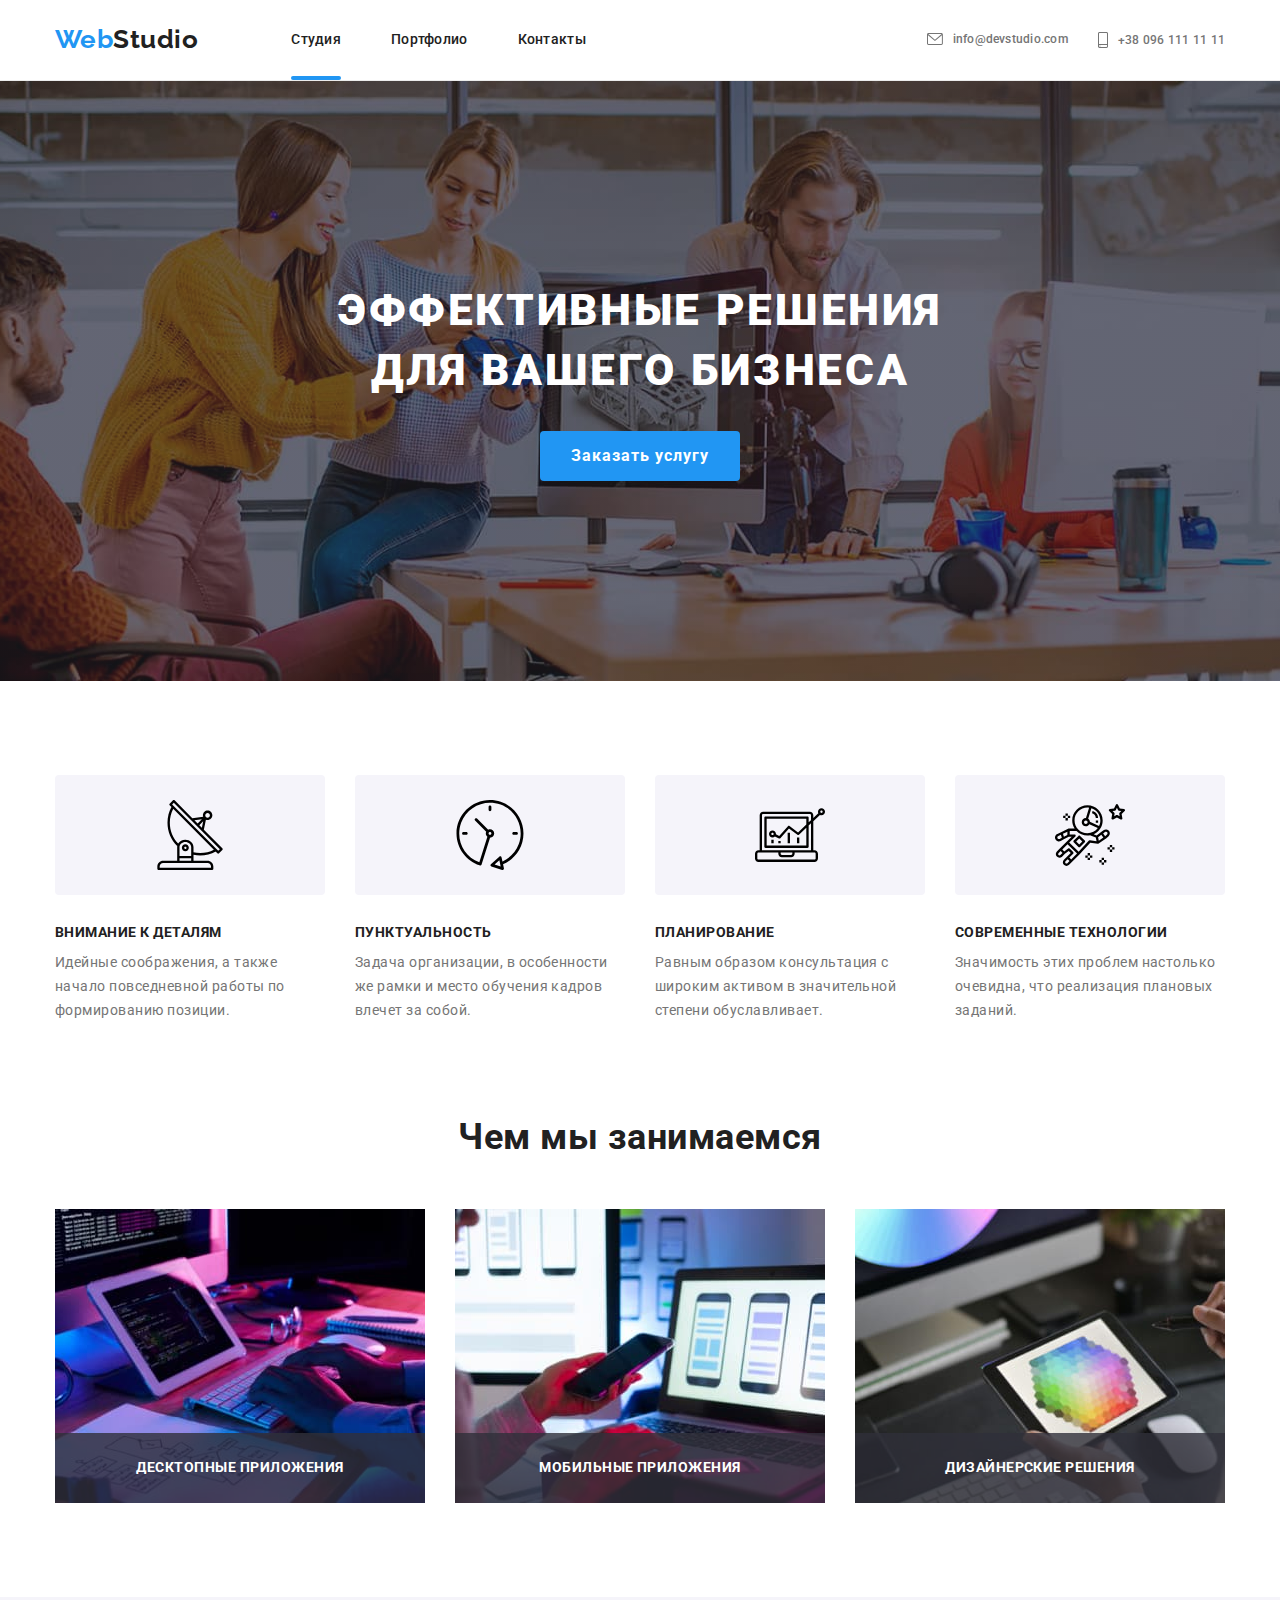
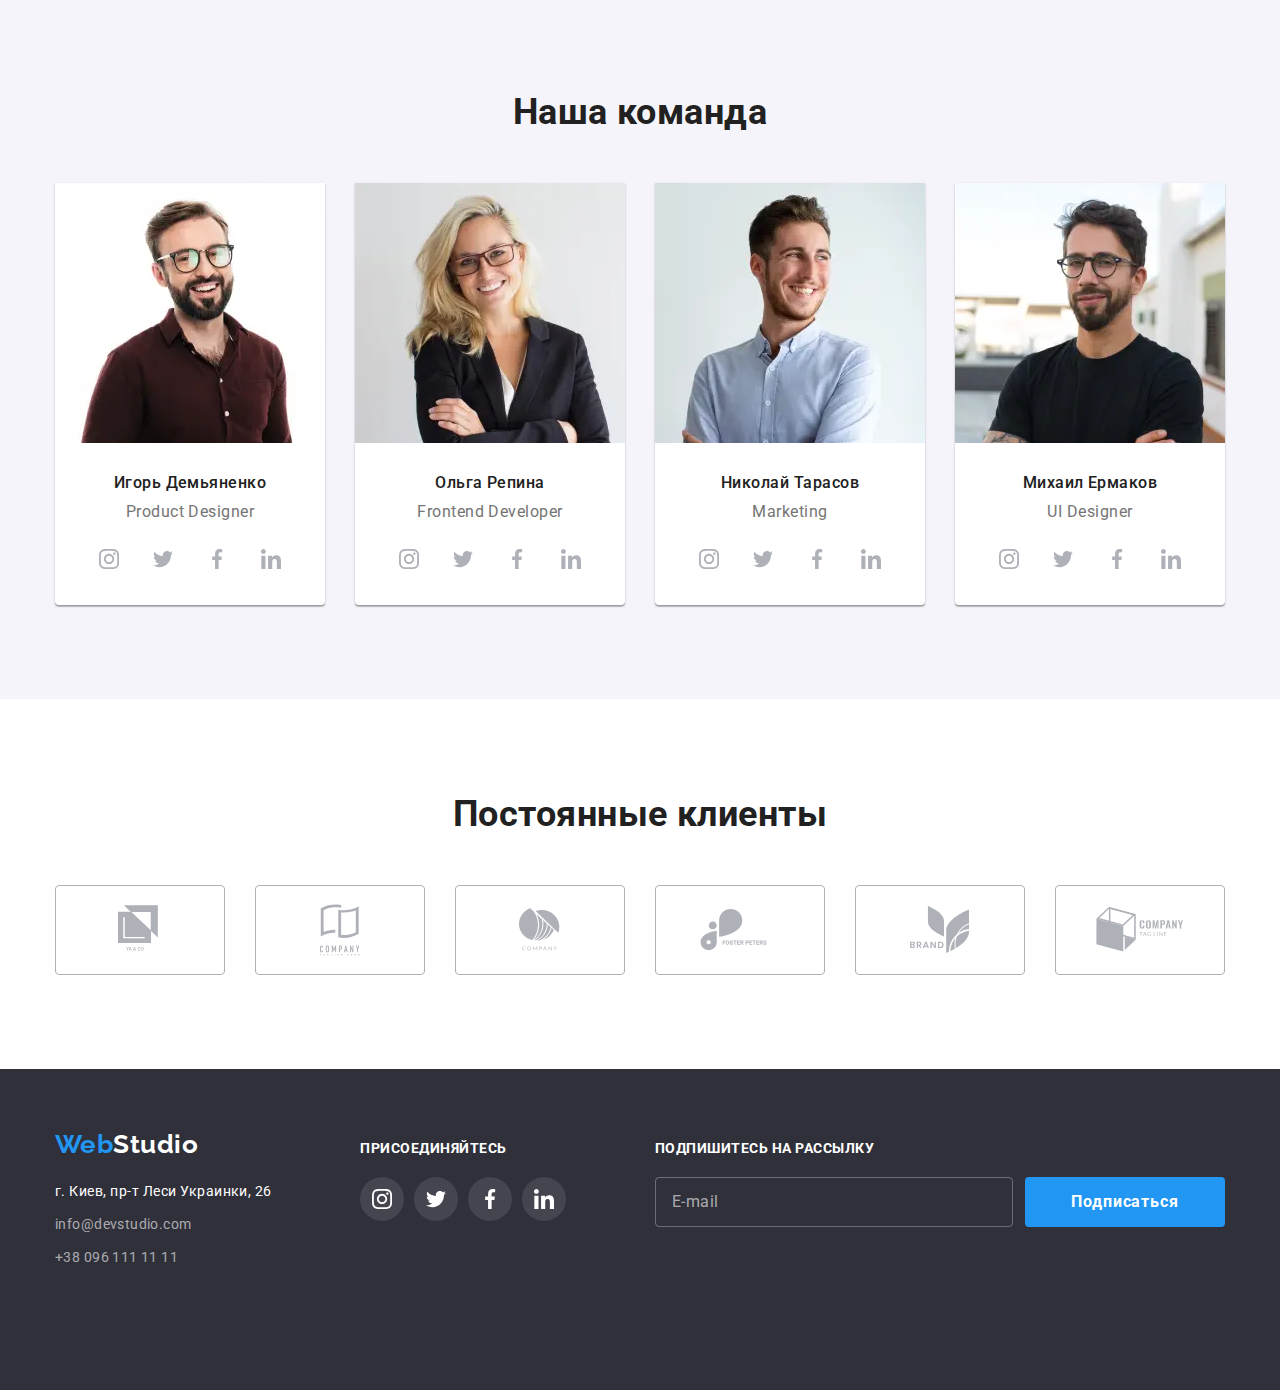
==== commit 884de993: "modal window adapive styles added" ====
--- a/index.html
+++ b/index.html
@@ -322,7 +322,7 @@
                             <source 
                             srcset="./images/team/mobile-nikolay.jpg 1x, ./images/team/mobile-nikolay@2x.jpg 2x" 
                             media="(min-width: 320px)">
-                            <img src="./images/team/mobile-nikolay.jpg">
+                            <img src="./images/team/mobile-nikolay.jpg" alt="фото Николая">
                         </picture>
                         <div class="team-description-wrapper">
                             <h3 class="title">Николай Тарасов</h3>
@@ -572,7 +572,7 @@
                 <label class="modal-form-check-policy-label">
                     <input class="modal-form-check-policy visually-hidden" type="checkbox" name="user-policy">
                     <span class="modal-form-check-policy-title">
-                        Соглашаюсь с рассылкой и принимаю &nbsp; <a class="modal-form-check-policy-link" href="#">Условия договора</a> 
+                        Соглашаюсь с рассылкой и принимаю&nbsp;<a class="modal-form-check-policy-link" href="#">Условия договора</a> 
                     </span>
                 </label>
                 <button class="button" type="submit">Отправить</button>
--- a/css/main.min.css
+++ b/css/main.min.css
@@ -1,2 +1,2 @@
-:root{--card-grid-gap: 30px;--outline: 1px solid crimson}.visually-hidden{position:absolute !important;clip:rect(1px 1px 1px 1px);clip:rect(1px, 1px, 1px, 1px);padding:0 !important;border:0 !important;height:1px !important;width:1px !important;overflow:hidden}img{display:block;max-width:100%;height:auto}h1,h2,h3,h4,h5,h6,p{margin:0}ul,li{margin:0;padding:0}.list{list-style:none}.link{text-decoration:none}.page-adress{font-style:normal}body{margin:auto;color:#757575;background-color:#fff;font-weight:400;font-family:"Roboto",sans-serif;letter-spacing:0.03em}.container{width:100%;padding:60px 15px;margin:0 auto;border:var(--outline)}@media screen and (min-width: 480px){.container{width:480px}}@media only screen and (min-width: 768px){.container{width:768px}}@media only screen and (min-width: 1200px){.container{width:1200px;padding-top:94px;padding-bottom:94px}}.header-container{display:-webkit-box;display:-ms-flexbox;display:flex;-webkit-box-align:center;-ms-flex-align:center;align-items:center;-webkit-box-pack:justify;-ms-flex-pack:justify;justify-content:space-between;padding-top:10px;padding-bottom:10px}@media only screen and (min-width: 768px){.header-container{padding-top:0;padding-bottom:0}}.hero-container{padding-top:118px;padding-bottom:118px;text-align:center}@media only screen and (min-width: 1200px){.hero-container{padding:200px 0}}.whatwedo-container{display:none}@media only screen and (min-width: 1200px){.whatwedo-container{display:block;padding-top:0}}.footer-container{padding-top:60px;padding-bottom:60px;-webkit-box-align:center;-ms-flex-align:center;align-items:center}@media only screen and (min-width: 768px){.footer-container{display:-webkit-box;display:-ms-flexbox;display:flex;-ms-flex-pack:distribute;justify-content:space-around;-webkit-box-align:baseline;-ms-flex-align:baseline;align-items:baseline;-ms-flex-wrap:wrap;flex-wrap:wrap}}@media only screen and (min-width: 1200px){.footer-container{-ms-flex-wrap:nowrap;flex-wrap:nowrap;-webkit-box-pack:justify;-ms-flex-pack:justify;justify-content:space-between}}.logo{font-family:"Raleway",sans-serif;font-weight:700;font-size:24px;line-height:1.17}@media only screen and (min-width: 1200px){.logo{font-size:26px;line-height:1.19}}.header-logo .logo-span,.footer-logo .logo-span{color:#2196f3}.header-logo{color:#212121;padding-top:6px;padding-bottom:6px}@media only screen and (min-width: 768px){.header-logo{margin-right:88px;padding-top:26px;padding-bottom:26px}}@media only screen and (min-width: 1200px){.header-logo{margin-right:93px;padding-top:24px;padding-bottom:25px}}.footer-logo{display:block;margin-bottom:20px;color:#fff}.button{display:inline-block;min-width:200px;min-height:50px;padding:10px;color:#fff;background-color:#2196f3;font-family:inherit;font-weight:700;font-size:16px;line-height:1.87;letter-spacing:0.06em;border:0;border-radius:4px;-webkit-box-shadow:0;box-shadow:0;-webkit-transition:-webkit-box-shadow 250ms cubic-bezier(0.4, 0, 0.2, 1);transition:-webkit-box-shadow 250ms cubic-bezier(0.4, 0, 0.2, 1);transition:box-shadow 250ms cubic-bezier(0.4, 0, 0.2, 1);transition:box-shadow 250ms cubic-bezier(0.4, 0, 0.2, 1), -webkit-box-shadow 250ms cubic-bezier(0.4, 0, 0.2, 1)}.button:hover,.button:focus{cursor:pointer;-webkit-box-shadow:0px 4px 4px rgba(0,0,0,0.15);box-shadow:0px 4px 4px rgba(0,0,0,0.15)}.modal-form .button{-ms-flex-item-align:center;-ms-grid-row-align:center;align-self:center}.filter-buttons .button{min-height:38px;padding:6px 22px;color:#212121;background-color:#f5f4fa;font-weight:500;font-size:16px;line-height:1.62;-webkit-box-shadow:0;box-shadow:0;-webkit-transition:color 250ms cubic-bezier(0.4, 0, 0.2, 1),background-color 250ms cubic-bezier(0.4, 0, 0.2, 1),-webkit-box-shadow 250ms cubic-bezier(0.4, 0, 0.2, 1);transition:color 250ms cubic-bezier(0.4, 0, 0.2, 1),background-color 250ms cubic-bezier(0.4, 0, 0.2, 1),-webkit-box-shadow 250ms cubic-bezier(0.4, 0, 0.2, 1);transition:color 250ms cubic-bezier(0.4, 0, 0.2, 1),background-color 250ms cubic-bezier(0.4, 0, 0.2, 1),box-shadow 250ms cubic-bezier(0.4, 0, 0.2, 1);transition:color 250ms cubic-bezier(0.4, 0, 0.2, 1),background-color 250ms cubic-bezier(0.4, 0, 0.2, 1),box-shadow 250ms cubic-bezier(0.4, 0, 0.2, 1),-webkit-box-shadow 250ms cubic-bezier(0.4, 0, 0.2, 1)}.filter-buttons .button:focus,.filter-buttons .button:hover{color:#fff;background-color:#2196f3;-webkit-box-shadow:0px 3px 1px rgba(0,0,0,0.1),0px 1px 2px rgba(0,0,0,0.08),0px 2px 2px rgba(0,0,0,0.12);box-shadow:0px 3px 1px rgba(0,0,0,0.1),0px 1px 2px rgba(0,0,0,0.08),0px 2px 2px rgba(0,0,0,0.12)}.social-links{display:-webkit-box;display:-ms-flexbox;display:flex;-webkit-box-pack:center;-ms-flex-pack:center;justify-content:center;-ms-flex-wrap:wrap;flex-wrap:wrap;margin-right:-10px}.social-links-item{width:44px;height:44px;margin-right:10px}.social-link{display:-webkit-box;display:-ms-flexbox;display:flex;-webkit-box-pack:center;-ms-flex-pack:center;justify-content:center;-webkit-box-align:center;-ms-flex-align:center;align-items:center;width:100%;height:100%;border-radius:50%}.team .social-link{color:#afb1b8;background-color:#fff;-webkit-transition:background-color 250ms cubic-bezier(0.4, 0, 0.2, 1),-webkit-transition 250ms cubic-bezier(0.4, 0, 0.2, 1);transition:background-color 250ms cubic-bezier(0.4, 0, 0.2, 1),-webkit-transition 250ms cubic-bezier(0.4, 0, 0.2, 1);transition:transition 250ms cubic-bezier(0.4, 0, 0.2, 1),background-color 250ms cubic-bezier(0.4, 0, 0.2, 1);transition:transition 250ms cubic-bezier(0.4, 0, 0.2, 1),background-color 250ms cubic-bezier(0.4, 0, 0.2, 1),-webkit-transition 250ms cubic-bezier(0.4, 0, 0.2, 1)}.social-link:hover,.social-link:focus{color:#fff;background-color:#2196f3}.page-footer .social-link{color:#fff;background-color:rgba(255,255,255,0.1);-webkit-transition:background-color 250ms cubic-bezier(0.4, 0, 0.2, 1);transition:background-color 250ms cubic-bezier(0.4, 0, 0.2, 1)}.page-footer .social-link:hover,.page-footer .social-link:focus{background-color:#2196f3}.social-icon{width:20px;height:20px;fill:currentColor}.section-title{margin-bottom:30px;color:#212121;font-weight:700;font-size:28px;line-height:1.18;text-align:center}@media only screen and (min-width: 1200px){.section-title{margin-bottom:50px;font-size:36px;line-height:1.17}}.advantages .title{margin-bottom:10px;color:#212121;font-weight:700;font-size:14px;line-height:1.14;text-transform:uppercase;text-align:center}.team .title{margin-bottom:10px;color:#212121;font-weight:500;font-size:16px;line-height:1.19;text-align:center}.page-footer .title{margin-bottom:20px;color:#fff;font-weight:700;font-size:14px;line-height:1.14;text-transform:uppercase}.project-list .title{color:#212121;font-weight:700;font-size:18px;line-height:2;letter-spacing:0.06em}.page-header{border-bottom:1px solid #ececec}.burger-btn,.mobile-nav-close-btn{display:-webkit-box;display:-ms-flexbox;display:flex;width:40px;height:40px;-webkit-box-pack:center;-ms-flex-pack:center;justify-content:center;-webkit-box-align:center;-ms-flex-align:center;align-items:center;background-color:transparent;border:0;-webkit-box-shadow:0;box-shadow:0}.burger-btn:focus,.burger-btn:hover,.mobile-nav-close-btn:focus,.mobile-nav-close-btn:hover{color:#2196f3;cursor:pointer}.burger-btn{color:#000000}@media only screen and (min-width: 768px){.burger-btn{display:none}}.burger-icon{width:24px;height:16px;fill:currentColor}.mobile-menu{position:fixed;top:0;left:50%;-webkit-transform:translateX(-50%) translateY(-100%);transform:translateX(-50%) translateY(-100%);z-index:100;display:-webkit-box;display:-ms-flexbox;display:flex;-webkit-box-orient:vertical;-webkit-box-direction:normal;-ms-flex-direction:column;flex-direction:column;-webkit-box-pack:justify;-ms-flex-pack:justify;justify-content:space-between;width:100%;height:100vh;padding:48px 40px;font-weight:500;letter-spacing:0.02em;color:#212121;background-color:#fff;border:var(--outline);overflow-x:scroll;opacity:0;-webkit-transition:opacity 250ms cubic-bezier(0.4, 0, 0.2, 1),-webkit-transform 250ms cubic-bezier(0.4, 0, 0.2, 1);transition:opacity 250ms cubic-bezier(0.4, 0, 0.2, 1),-webkit-transform 250ms cubic-bezier(0.4, 0, 0.2, 1);transition:opacity 250ms cubic-bezier(0.4, 0, 0.2, 1),transform 250ms cubic-bezier(0.4, 0, 0.2, 1);transition:opacity 250ms cubic-bezier(0.4, 0, 0.2, 1),transform 250ms cubic-bezier(0.4, 0, 0.2, 1),-webkit-transform 250ms cubic-bezier(0.4, 0, 0.2, 1)}.mobile-menu.is-open{-webkit-transform:translateX(-50%) translateY(0);transform:translateX(-50%) translateY(0);opacity:1}.mobile-menu .link{color:inherit}@media only screen and (min-width: 768px){.mobile-menu{display:none}}.mobile-menu-nav{font-size:40px;line-height:1.18}.mobile-menu-nav .link:focus,.mobile-menu-nav .link:hover{color:#2196f3}.mobile-nav-item{margin-bottom:32px}.mobile-menu-contacts{margin-bottom:64px;font-size:24px;line-height:1.17;color:#757575}.mobile-contacts-item{margin-bottom:32px}.mobile-contacts-item:first-child{font-size:34px;line-height:1.18;color:#2196f3}.mobile-menu-social-links{display:-webkit-box;display:-ms-flexbox;display:flex;color:#2196f3}.mobile-social-links-item:not(:last-child){padding-right:10px;border:1px solid rgba(33,33,33,0.2)}.mobile-social-links-item:not(:first-child){padding-left:10px}.mobile-nav-close-btn{position:absolute;right:15px;top:10px;color:inherit}.mobile-nav-close-btn:focus{color:#2196f3}.mobile-nav-close-icon{width:19px;height:19px;fill:currentColor}.main-nav{display:-webkit-box;display:-ms-flexbox;display:flex;-webkit-box-align:center;-ms-flex-align:center;align-items:center}.site-nav{display:none}@media only screen and (min-width: 768px){.site-nav{display:-webkit-box;display:-ms-flexbox;display:flex}.site-nav .active{color:#2196f3}.site-nav .link{display:block;padding-top:32px;padding-bottom:32px;color:#212121;font-weight:500;font-size:14px;line-height:1.14;letter-spacing:0.02em;-webkit-transition:color 250ms cubic-bezier(0.4, 0, 0.2, 1);transition:color 250ms cubic-bezier(0.4, 0, 0.2, 1)}.site-nav .link:hover,.site-nav .link:focus{color:#2196f3}}.nav-item{position:relative}.nav-item:not(:last-child){margin-right:50px}.nav-item .link::after{position:absolute;bottom:0;left:0;content:'';opacity:0;width:100%;height:4px;background-color:#2196f3;border-radius:2px}.nav-item .active.link::after{opacity:1}.contacts{display:none}@media only screen and (min-width: 768px){.contacts{display:-webkit-box;display:-ms-flexbox;display:flex;-webkit-box-orient:vertical;-webkit-box-direction:normal;-ms-flex-direction:column;flex-direction:column;-webkit-box-pack:center;-ms-flex-pack:center;justify-content:center}}@media only screen and (min-width: 1200px){.contacts{-webkit-box-orient:initial;-webkit-box-direction:initial;-ms-flex-direction:initial;flex-direction:initial}}@media only screen and (min-width: 1200px){.contacts-item:not(:last-child){margin-right:30px}}@media only screen and (min-width: 768px){.contacts-icon{display:-webkit-box;display:-ms-flexbox;display:flex;-webkit-box-pack:center;-ms-flex-pack:center;justify-content:center;-webkit-box-align:center;-ms-flex-align:center;align-items:center;margin-right:10px;fill:currentColor}.contacts-icon.envelope{width:16px;height:12px}.contacts-icon.smartphone{width:10px;height:16px}}@media only screen and (min-width: 768px){.header-contacts{display:-webkit-box;display:-ms-flexbox;display:flex;-webkit-box-align:center;-ms-flex-align:center;align-items:center;padding-top:5px;padding-bottom:5px;color:#757575;font-weight:500;font-size:14px;line-height:1.14;letter-spacing:0.02em;-webkit-transition:color 250ms cubic-bezier(0.4, 0, 0.2, 1);transition:color 250ms cubic-bezier(0.4, 0, 0.2, 1)}.header-contacts:hover,.header-contacts:focus{color:#2196f3}}@media only screen and (min-width: 1200px){.header-contacts{padding-top:30px;padding-bottom:30px}}.hero{margin:0 auto;color:#fff;background-color:#2f303a;background-image:-webkit-gradient(linear, left top, left bottom, from(rgba(47,48,58,0.4)), to(rgba(47,48,58,0.4))),url("../images/hero/mobile-hero-bg.jpg");background-image:linear-gradient(rgba(47,48,58,0.4), rgba(47,48,58,0.4)),url("../images/hero/mobile-hero-bg.jpg");background-size:cover;background-position:center;background-repeat:no-repeat}@media screen and (min-device-pixel-ratio: 2), screen and (-webkit-min-device-pixel-ratio: 2), screen and (min-resolution: 192dpi), screen and (min-resolution: 2dppx){.hero{background-image:-webkit-gradient(linear, left top, left bottom, from(rgba(47,48,58,0.4)), to(rgba(47,48,58,0.4))),url("../images/hero/mobile-hero-bg@2x.jpg");background-image:linear-gradient(rgba(47,48,58,0.4), rgba(47,48,58,0.4)),url("../images/hero/mobile-hero-bg@2x.jpg")}}@media only screen and (min-width: 768px){.hero{background-image:-webkit-gradient(linear, left top, left bottom, from(rgba(47,48,58,0.4)), to(rgba(47,48,58,0.4))),url("../images/hero/tablet-hero-bg.jpg");background-image:linear-gradient(rgba(47,48,58,0.4), rgba(47,48,58,0.4)),url("../images/hero/tablet-hero-bg.jpg")}}@media screen and (min-device-pixel-ratio: 2) and (min-width: 768px), screen and (-webkit-min-device-pixel-ratio: 2) and (min-width: 768px), screen and (min-resolution: 192dpi) and (min-width: 768px), screen and (min-resolution: 2dppx) and (min-width: 768px){.hero{background-image:-webkit-gradient(linear, left top, left bottom, from(rgba(47,48,58,0.4)), to(rgba(47,48,58,0.4))),url("../images/hero/tablet-hero-bg@2x.jpg");background-image:linear-gradient(rgba(47,48,58,0.4), rgba(47,48,58,0.4)),url("../images/hero/tablet-hero-bg@2x.jpg")}}@media only screen and (min-width: 1200px){.hero{background-image:-webkit-gradient(linear, left top, left bottom, from(rgba(47,48,58,0.4)), to(rgba(47,48,58,0.4))),url("../images/hero/desktop-hero-bg.jpg");background-image:linear-gradient(rgba(47,48,58,0.4), rgba(47,48,58,0.4)),url("../images/hero/desktop-hero-bg.jpg")}}@media screen and (min-device-pixel-ratio: 2) and (min-width: 1200px), screen and (-webkit-min-device-pixel-ratio: 2) and (min-width: 1200px), screen and (min-resolution: 192dpi) and (min-width: 1200px), screen and (min-resolution: 2dppx) and (min-width: 1200px){.hero{background-image:-webkit-gradient(linear, left top, left bottom, from(rgba(47,48,58,0.4)), to(rgba(47,48,58,0.4))),url("../images/hero/desktop-hero-bg@2x.jpg");background-image:linear-gradient(rgba(47,48,58,0.4), rgba(47,48,58,0.4)),url("../images/hero/desktop-hero-bg@2x.jpg")}}.hero-title{max-width:360px;margin-left:auto;margin-right:auto;margin-bottom:30px;font-weight:900;font-size:26px;line-height:1.62;letter-spacing:0.06em;text-transform:uppercase;letter-spacing:0.06em}@media only screen and (min-width: 1200px){.hero-title{max-width:700px;font-weight:900;font-size:44px;line-height:1.36}}.advantages{margin-bottom:calc(-1 * var(--card-grid-gap))}.advantages .text{font-size:14px;line-height:1.71}@media only screen and (min-width: 768px){.advantages{display:-webkit-box;display:-ms-flexbox;display:flex;-ms-flex-wrap:wrap;flex-wrap:wrap;margin-right:calc(-1 * var(--card-grid-gap))}}.advantages-item{width:100%;margin-bottom:var(--card-grid-gap)}@media only screen and (min-width: 768px){.advantages-item{width:calc(100% / 2 - var(--card-grid-gap));margin-right:var(--card-grid-gap)}}@media only screen and (min-width: 1200px){.advantages-item{width:calc(100% / 4 - var(--card-grid-gap))}}.advantages-icon-container{display:-webkit-box;display:-ms-flexbox;display:flex;width:100%;height:120px;-webkit-box-pack:center;-ms-flex-pack:center;justify-content:center;-webkit-box-align:center;-ms-flex-align:center;align-items:center;margin-bottom:30px;background-color:#f5f4fa;border-radius:4px}.advantages-icon{width:70px;height:70px}.whatwedo{display:-webkit-box;display:-ms-flexbox;display:flex;-ms-flex-wrap:wrap;flex-wrap:wrap;margin-right:calc(-1 * var(--card-grid-gap));margin-bottom:calc(-1 * var(--card-grid-gap))}.whatwedo-item{position:relative;width:calc(100% / 3 - var(--card-grid-gap));margin-right:var(--card-grid-gap);margin-bottom:var(--card-grid-gap)}.whatwedo .title{position:absolute;bottom:0;width:100%;padding:27px 15px;background-color:rgba(47,48,58,0.8);color:#fff;font-weight:700;font-size:14px;line-height:1.14;text-align:center;text-transform:uppercase}.team{background-color:#f5f4fa}.team-list{margin-bottom:calc(-1 * var(--card-grid-gap))}@media only screen and (min-width: 768px){.team-list{display:-webkit-box;display:-ms-flexbox;display:flex;-ms-flex-wrap:wrap;flex-wrap:wrap;margin-right:calc(-1 * var(--card-grid-gap))}}.team-item{margin-bottom:var(--card-grid-gap);background-color:#fff;border-radius:0 0 4px 4px;-webkit-box-shadow:0px 1px 3px rgba(0,0,0,0.12),0px 1px 1px rgba(0,0,0,0.14),0px 2px 1px rgba(0,0,0,0.2);box-shadow:0px 1px 3px rgba(0,0,0,0.12),0px 1px 1px rgba(0,0,0,0.14),0px 2px 1px rgba(0,0,0,0.2)}@media only screen and (min-width: 768px){.team-item{width:calc(100% / 2 - var(--card-grid-gap));margin-right:var(--card-grid-gap)}}@media only screen and (min-width: 1200px){.team-item{width:calc(100% / 4 - var(--card-grid-gap))}}.team-description-wrapper{padding-top:30px;padding-bottom:24px;padding-left:15px;padding-right:15px}.team .position{margin-bottom:16px;font-size:16px;line-height:1.19;text-align:center}.clients{display:-webkit-box;display:-ms-flexbox;display:flex;-ms-flex-wrap:wrap;flex-wrap:wrap;margin-right:calc(-1 * var(--card-grid-gap));margin-bottom:calc(-1 * var(--card-grid-gap));-webkit-box-align:center;-ms-flex-align:center;align-items:center}.clients-item{width:calc(100% / 2 - var(--card-grid-gap));height:90px;margin-right:var(--card-grid-gap);margin-bottom:var(--card-grid-gap);color:#757575}@media only screen and (min-width: 768px){.clients-item{width:calc(100% / 3 - var(--card-grid-gap))}}@media only screen and (min-width: 1200px){.clients-item{width:calc(100% / 6 - var(--card-grid-gap))}}.clients-icon-link{display:-webkit-box;display:-ms-flexbox;display:flex;-webkit-box-pack:center;-ms-flex-pack:center;justify-content:center;-webkit-box-align:center;-ms-flex-align:center;align-items:center;width:100%;height:100%;color:#afb1b8;border:1px solid #afb1b8;border-radius:4px;-webkit-transition:color 250ms cubic-bezier(0.4, 0, 0.2, 1),border 250ms cubic-bezier(0.4, 0, 0.2, 1);transition:color 250ms cubic-bezier(0.4, 0, 0.2, 1),border 250ms cubic-bezier(0.4, 0, 0.2, 1)}.clients-icon-link:hover,.clients-icon-link:focus{color:#2196f3;border:1px solid #2196f3}.clients-icon{width:80px;height:50px;fill:currentColor}.clients-icon.company-1{width:44px;height:49px}.clients-icon.company-2{width:40px;height:52px}.clients-icon.company-3{width:41px;height:43px}.clients-icon.company-4{width:80px;height:42px}.clients-icon.company-5{width:59px;height:47px}.clients-icon.company-6{width:88px;height:45px}.page-footer{color:#fff;background-color:#2f303a}.footer-wrapper-contacts{margin-bottom:60px;text-align:center}@media only screen and (min-width: 1200px){.footer-wrapper-contacts{text-align:initial}}.page-adress .item:not(:last-child){margin-bottom:8px}@media only screen and (min-width: 1200px){.page-adress .item:not(:last-child){margin-bottom:9px}}.footer-adress{font-size:14px;line-height:1.71}.footer-contacts{display:block;color:rgba(255,255,255,0.6);font-size:14px;line-height:1.71;letter-spacing:0.03em;-webkit-transition:color 250ms cubic-bezier(0.4, 0, 0.2, 1);transition:color 250ms cubic-bezier(0.4, 0, 0.2, 1)}.footer-contacts:hover,.footer-contacts:focus{color:#2196f3}.footer-wrapper-social{margin-bottom:60px;text-align:center}@media only screen and (min-width: 1200px){.footer-wrapper-social{text-align:initial}}.footer-subscribe-form{text-align:center}.footer-subscribe-form .form-label{display:block}.footer-subscribe-form .form-input{min-width:100%;min-height:50px;margin-bottom:20px;padding-left:16px;background-color:transparent;color:#fff;font-size:16px;line-height:1.25;letter-spacing:0.03em;border:1px solid rgba(255,255,255,0.3);border-radius:4px}.footer-subscribe-form .form-input::-webkit-input-placeholder{color:rgba(255,255,255,0.6)}.footer-subscribe-form .form-input:-ms-input-placeholder{color:rgba(255,255,255,0.6)}.footer-subscribe-form .form-input::-ms-input-placeholder{color:rgba(255,255,255,0.6)}.footer-subscribe-form .form-input::placeholder{color:rgba(255,255,255,0.6)}@media only screen and (min-width: 1200px){.footer-subscribe-form .form-input{min-width:358px;margin-bottom:0;margin-right:12px}}@media only screen and (min-width: 768px){.footer-subscribe-form{width:450px;margin-left:auto;margin-right:auto}}@media only screen and (min-width: 1200px){.footer-subscribe-form{width:570px;margin:0;text-align:initial}}@media only screen and (min-width: 1200px){.footer-subscribe-inputs-wrapper{display:-webkit-box;display:-ms-flexbox;display:flex}}.filter-buttons{display:-webkit-box;display:-ms-flexbox;display:flex;-webkit-box-pack:center;-ms-flex-pack:center;justify-content:center;margin-bottom:50px}.filter-item:not(:last-child){margin-right:8px}.project-list{display:-webkit-box;display:-ms-flexbox;display:flex;-ms-flex-wrap:wrap;flex-wrap:wrap;margin-right:calc(-1 * var(--card-grid-gap));margin-bottom:calc(-1 * var(--card-grid-gap))}.project-item{-ms-flex-preferred-size:calc(100% / 3 - var(--card-grid-gap));flex-basis:calc(100% / 3 - var(--card-grid-gap));margin-right:var(--card-grid-gap);margin-bottom:var(--card-grid-gap);border:1px solid #eeeeee}.project-item .link{display:block;-webkit-box-shadow:0;box-shadow:0;-webkit-transition:-webkit-box-shadow 250ms cubic-bezier(0.4, 0, 0.2, 1);transition:-webkit-box-shadow 250ms cubic-bezier(0.4, 0, 0.2, 1);transition:box-shadow 250ms cubic-bezier(0.4, 0, 0.2, 1);transition:box-shadow 250ms cubic-bezier(0.4, 0, 0.2, 1), -webkit-box-shadow 250ms cubic-bezier(0.4, 0, 0.2, 1)}.project-item .link:hover,.project-item .link:focus{-webkit-box-shadow:0px 1px 1px rgba(0,0,0,0.12),0px 4px 4px rgba(0,0,0,0.06),1px 4px 6px rgba(0,0,0,0.16);box-shadow:0px 1px 1px rgba(0,0,0,0.12),0px 4px 4px rgba(0,0,0,0.06),1px 4px 6px rgba(0,0,0,0.16)}.project-list .description{color:#757575;font-size:16px;line-height:1.87}.project-description-wrapper{padding:20px 24px;background-color:#fff}.project-photo-wrapper{position:relative;overflow:hidden}.project-item .overlay{position:absolute;left:0;top:0;-webkit-transform:translateY(100%);transform:translateY(100%);display:-webkit-box;display:-ms-flexbox;display:flex;-webkit-box-align:center;-ms-flex-align:center;align-items:center;width:100%;height:100%;padding:24px;color:#fff;background-color:rgba(33,150,243,0.9);font-size:18px;line-height:1.56;text-align:center;-webkit-transition:-webkit-transform 250ms cubic-bezier(0.4, 0, 0.2, 1);transition:-webkit-transform 250ms cubic-bezier(0.4, 0, 0.2, 1);transition:transform 250ms cubic-bezier(0.4, 0, 0.2, 1);transition:transform 250ms cubic-bezier(0.4, 0, 0.2, 1), -webkit-transform 250ms cubic-bezier(0.4, 0, 0.2, 1)}.project-item .link:hover .overlay,.project-item .link:focus .overlay{-webkit-transform:translateY(0);transform:translateY(0)}.backdrop{position:fixed;top:0;left:0;width:100%;height:100%;background-color:rgba(0,0,0,0.2);opacity:1;-webkit-transform:scale(1);transform:scale(1);-webkit-transition:opacity 250ms cubic-bezier(0.4, 0, 0.2, 1),-webkit-transform 250ms cubic-bezier(0.4, 0, 0.2, 1);transition:opacity 250ms cubic-bezier(0.4, 0, 0.2, 1),-webkit-transform 250ms cubic-bezier(0.4, 0, 0.2, 1);transition:opacity 250ms cubic-bezier(0.4, 0, 0.2, 1),transform 250ms cubic-bezier(0.4, 0, 0.2, 1);transition:opacity 250ms cubic-bezier(0.4, 0, 0.2, 1),transform 250ms cubic-bezier(0.4, 0, 0.2, 1),-webkit-transform 250ms cubic-bezier(0.4, 0, 0.2, 1)}.modal{position:absolute;top:50%;left:50%;-webkit-transform:translate(-50%, -50%) scale(1);transform:translate(-50%, -50%) scale(1);width:528px;height:581px;padding:40px;background-color:#fff;-webkit-box-shadow:0px 1px 3px rgba(0,0,0,0.12),0px 1px 1px rgba(0,0,0,0.14),0px 2px 1px rgba(0,0,0,0.2);box-shadow:0px 1px 3px rgba(0,0,0,0.12),0px 1px 1px rgba(0,0,0,0.14),0px 2px 1px rgba(0,0,0,0.2);border-radius:4px;-webkit-transition:-webkit-transform 250ms cubic-bezier(0.4, 0, 0.2, 1);transition:-webkit-transform 250ms cubic-bezier(0.4, 0, 0.2, 1);transition:transform 250ms cubic-bezier(0.4, 0, 0.2, 1);transition:transform 250ms cubic-bezier(0.4, 0, 0.2, 1), -webkit-transform 250ms cubic-bezier(0.4, 0, 0.2, 1)}.backdrop.is-hidden .modal{-webkit-transform:translate(-50%, -50%) scale(0.9);transform:translate(-50%, -50%) scale(0.9)}.modal .call-to-action{margin:0 auto;margin-bottom:12px;color:#212121;font-weight:700;font-size:20px;line-height:1.15}.modal-form{display:-webkit-box;display:-ms-flexbox;display:flex;-webkit-box-orient:vertical;-webkit-box-direction:normal;-ms-flex-direction:column;flex-direction:column}.modal-form-input-wrapper{display:block;position:relative}.modal-form-input-label{margin-bottom:10px}.modal-form .input-title,.modal-form .textarea-title{display:block;margin-bottom:4px;font-size:12px;line-height:1.17;letter-spacing:0.01em}.modal-form-input{display:block;height:40px;width:100%;padding-left:42px;border:1px solid rgba(33,33,33,0.2);border-radius:4px;-webkit-transition:border 250ms cubic-bezier(0.4, 0, 0.2, 1);transition:border 250ms cubic-bezier(0.4, 0, 0.2, 1)}.modal-form-input:focus,.modal-form-input:hover{cursor:pointer;outline:none;border:1px solid #2196f3}.modal-form-icon{position:absolute;top:50%;left:12px;-webkit-transform:translateY(-50%);transform:translateY(-50%);width:18px;height:18px;fill:#212121;-webkit-transition:fill 250ms cubic-bezier(0.4, 0, 0.2, 1);transition:fill 250ms cubic-bezier(0.4, 0, 0.2, 1)}.modal-form-input:focus+.modal-form-icon,.modal-form-input:hover+.modal-form-icon{fill:#2196f3}.modal-form-textarea-label{margin-bottom:20px}.modal-form-message{display:block;height:120px;width:100%;padding:12px 16px;resize:none;border:1px solid rgba(33,33,33,0.2);border-radius:4px;-webkit-transition:border 250ms cubic-bezier(0.4, 0, 0.2, 1);transition:border 250ms cubic-bezier(0.4, 0, 0.2, 1)}.modal-form-message::-webkit-input-placeholder{font-size:12px;line-height:1.17;letter-spacing:0.01em;color:rgba(117,117,117,0.5)}.modal-form-message:-ms-input-placeholder{font-size:12px;line-height:1.17;letter-spacing:0.01em;color:rgba(117,117,117,0.5)}.modal-form-message::-ms-input-placeholder{font-size:12px;line-height:1.17;letter-spacing:0.01em;color:rgba(117,117,117,0.5)}.modal-form-message::placeholder{font-size:12px;line-height:1.17;letter-spacing:0.01em;color:rgba(117,117,117,0.5)}.modal-form-message:focus,.modal-form-message:hover{cursor:pointer;outline:none;border:1px solid #2196f3}.modal-form-check-policy-label{font-size:14px;line-height:1.71;margin-bottom:30px}.modal-form-check-policy-title{display:-webkit-box;display:-ms-flexbox;display:flex;-webkit-box-align:center;-ms-flex-align:center;align-items:center;-ms-flex-wrap:wrap;flex-wrap:wrap;font-size:14px;line-height:1.71}.modal-form-check-policy-title::before{content:'';display:inline-block;width:16px;height:15px;margin-right:7px;background-image:url("../images/modal-window/checkbox.svg");-webkit-transition:background-image 250ms cubic-bezier(0.4, 0, 0.2, 1);transition:background-image 250ms cubic-bezier(0.4, 0, 0.2, 1)}.modal-form-check-policy:checked+.modal-form-check-policy-title::before{background-image:url("../images/modal-window/checkbox-checked.svg")}.modal-form-check-policy:focus+.modal-form-check-policy-title::before{outline:1px solid #2f303a}.modal-form-check-policy-link{color:#2196f3}.modal-close-btn{position:absolute;top:8px;right:8px;width:30px;height:30px;border:1px solid rgba(0,0,0,0.1);border-radius:50%;cursor:pointer}.modal-close-icon{width:11px;height:11px;margin:auto}.is-hidden{opacity:0;-webkit-transform:scale(0);transform:scale(0);pointer-events:none}
+:root{--card-grid-gap: 30px;--outline: 1px solid crimson}.visually-hidden{position:absolute !important;clip:rect(1px 1px 1px 1px);clip:rect(1px, 1px, 1px, 1px);padding:0 !important;border:0 !important;height:1px !important;width:1px !important;overflow:hidden}img{display:block;max-width:100%;height:auto}h1,h2,h3,h4,h5,h6,p{margin:0}ul,li{margin:0;padding:0}.list{list-style:none}.link{text-decoration:none}.page-adress{font-style:normal}body{margin:auto;color:#757575;background-color:#fff;font-weight:400;font-family:"Roboto",sans-serif;letter-spacing:0.03em}body.modal-open{overflow:hidden}.container{width:100%;padding:60px 15px;margin:0 auto}@media screen and (min-width: 480px){.container{width:480px}}@media only screen and (min-width: 768px){.container{width:768px}}@media only screen and (min-width: 1200px){.container{width:1200px;padding-top:94px;padding-bottom:94px}}.header-container{display:-webkit-box;display:-ms-flexbox;display:flex;-webkit-box-align:center;-ms-flex-align:center;align-items:center;-webkit-box-pack:justify;-ms-flex-pack:justify;justify-content:space-between;padding-top:10px;padding-bottom:10px}@media only screen and (min-width: 768px){.header-container{padding-top:0;padding-bottom:0}}.hero-container{padding-top:118px;padding-bottom:118px;text-align:center}@media only screen and (min-width: 1200px){.hero-container{padding:200px 0}}.whatwedo-container{display:none}@media only screen and (min-width: 1200px){.whatwedo-container{display:block;padding-top:0}}.footer-container{padding-top:60px;padding-bottom:60px;-webkit-box-align:center;-ms-flex-align:center;align-items:center}@media only screen and (min-width: 768px){.footer-container{display:-webkit-box;display:-ms-flexbox;display:flex;-ms-flex-pack:distribute;justify-content:space-around;-webkit-box-align:baseline;-ms-flex-align:baseline;align-items:baseline;-ms-flex-wrap:wrap;flex-wrap:wrap}}@media only screen and (min-width: 1200px){.footer-container{-ms-flex-wrap:nowrap;flex-wrap:nowrap;-webkit-box-pack:justify;-ms-flex-pack:justify;justify-content:space-between}}.logo{font-family:"Raleway",sans-serif;font-weight:700;font-size:24px;line-height:1.17}@media only screen and (min-width: 1200px){.logo{font-size:26px;line-height:1.19}}.header-logo .logo-span,.footer-logo .logo-span{color:#2196f3}.header-logo{color:#212121;padding-top:6px;padding-bottom:6px}@media only screen and (min-width: 768px){.header-logo{margin-right:88px;padding-top:26px;padding-bottom:26px}}@media only screen and (min-width: 1200px){.header-logo{margin-right:93px;padding-top:24px;padding-bottom:25px}}.footer-logo{display:block;margin-bottom:20px;color:#fff}.button{display:inline-block;min-width:200px;min-height:50px;padding:10px;color:#fff;background-color:#2196f3;font-family:inherit;font-weight:700;font-size:16px;line-height:1.88;letter-spacing:0.06em;border:0;border-radius:4px;-webkit-box-shadow:0;box-shadow:0;-webkit-transition:-webkit-box-shadow 250ms cubic-bezier(0.4, 0, 0.2, 1);transition:-webkit-box-shadow 250ms cubic-bezier(0.4, 0, 0.2, 1);transition:box-shadow 250ms cubic-bezier(0.4, 0, 0.2, 1);transition:box-shadow 250ms cubic-bezier(0.4, 0, 0.2, 1), -webkit-box-shadow 250ms cubic-bezier(0.4, 0, 0.2, 1)}.button:hover,.button:focus{cursor:pointer;-webkit-box-shadow:0px 4px 4px rgba(0,0,0,0.15);box-shadow:0px 4px 4px rgba(0,0,0,0.15)}.modal-form .button{-ms-flex-item-align:center;-ms-grid-row-align:center;align-self:center}.filter-buttons .button{min-height:38px;min-width:initial;margin-bottom:15px;padding:6px 22px;color:#212121;background-color:#f5f4fa;font-weight:500;font-size:16px;line-height:1.63;-webkit-box-shadow:0;box-shadow:0;-webkit-transition:color 250ms cubic-bezier(0.4, 0, 0.2, 1),background-color 250ms cubic-bezier(0.4, 0, 0.2, 1),-webkit-box-shadow 250ms cubic-bezier(0.4, 0, 0.2, 1);transition:color 250ms cubic-bezier(0.4, 0, 0.2, 1),background-color 250ms cubic-bezier(0.4, 0, 0.2, 1),-webkit-box-shadow 250ms cubic-bezier(0.4, 0, 0.2, 1);transition:color 250ms cubic-bezier(0.4, 0, 0.2, 1),background-color 250ms cubic-bezier(0.4, 0, 0.2, 1),box-shadow 250ms cubic-bezier(0.4, 0, 0.2, 1);transition:color 250ms cubic-bezier(0.4, 0, 0.2, 1),background-color 250ms cubic-bezier(0.4, 0, 0.2, 1),box-shadow 250ms cubic-bezier(0.4, 0, 0.2, 1),-webkit-box-shadow 250ms cubic-bezier(0.4, 0, 0.2, 1)}.filter-buttons .button:focus,.filter-buttons .button:hover{color:#fff;background-color:#2196f3;-webkit-box-shadow:0px 3px 1px rgba(0,0,0,0.1),0px 1px 2px rgba(0,0,0,0.08),0px 2px 2px rgba(0,0,0,0.12);box-shadow:0px 3px 1px rgba(0,0,0,0.1),0px 1px 2px rgba(0,0,0,0.08),0px 2px 2px rgba(0,0,0,0.12)}.social-links{display:-webkit-box;display:-ms-flexbox;display:flex;-webkit-box-pack:center;-ms-flex-pack:center;justify-content:center;-ms-flex-wrap:wrap;flex-wrap:wrap;margin-right:-10px}.social-links-item{width:44px;height:44px;margin-right:10px}.social-link{display:-webkit-box;display:-ms-flexbox;display:flex;-webkit-box-pack:center;-ms-flex-pack:center;justify-content:center;-webkit-box-align:center;-ms-flex-align:center;align-items:center;width:100%;height:100%;border-radius:50%}.team .social-link{color:#afb1b8;background-color:#fff;-webkit-transition:background-color 250ms cubic-bezier(0.4, 0, 0.2, 1),-webkit-transition 250ms cubic-bezier(0.4, 0, 0.2, 1);transition:background-color 250ms cubic-bezier(0.4, 0, 0.2, 1),-webkit-transition 250ms cubic-bezier(0.4, 0, 0.2, 1);transition:transition 250ms cubic-bezier(0.4, 0, 0.2, 1),background-color 250ms cubic-bezier(0.4, 0, 0.2, 1);transition:transition 250ms cubic-bezier(0.4, 0, 0.2, 1),background-color 250ms cubic-bezier(0.4, 0, 0.2, 1),-webkit-transition 250ms cubic-bezier(0.4, 0, 0.2, 1)}.social-link:hover,.social-link:focus{color:#fff;background-color:#2196f3}.page-footer .social-link{color:#fff;background-color:rgba(255,255,255,0.1);-webkit-transition:background-color 250ms cubic-bezier(0.4, 0, 0.2, 1);transition:background-color 250ms cubic-bezier(0.4, 0, 0.2, 1)}.page-footer .social-link:hover,.page-footer .social-link:focus{background-color:#2196f3}.social-icon{width:20px;height:20px;fill:currentColor}.section-title{margin-bottom:30px;color:#212121;font-weight:700;font-size:28px;line-height:1.18;text-align:center}@media only screen and (min-width: 1200px){.section-title{margin-bottom:50px;font-size:36px;line-height:1.17}}.advantages .title{margin-bottom:10px;color:#212121;font-weight:700;font-size:14px;line-height:1.14;text-transform:uppercase;text-align:center}@media only screen and (min-width: 768px){.advantages .title{text-align:left}}.team .title{margin-bottom:10px;color:#212121;font-weight:500;font-size:16px;line-height:1.19;text-align:center}.page-footer .title{margin-bottom:20px;color:#fff;font-weight:700;font-size:14px;line-height:1.14;text-transform:uppercase}.project-list .title{color:#212121;font-weight:700;font-size:18px;line-height:2;letter-spacing:0.06em}.page-header{border-bottom:1px solid #ececec}.burger-btn,.mobile-nav-close-btn{display:-webkit-box;display:-ms-flexbox;display:flex;width:40px;height:40px;-webkit-box-pack:center;-ms-flex-pack:center;justify-content:center;-webkit-box-align:center;-ms-flex-align:center;align-items:center;background-color:transparent;border:0;-webkit-box-shadow:0;box-shadow:0;-webkit-transition:color 250ms cubic-bezier(0.4, 0, 0.2, 1);transition:color 250ms cubic-bezier(0.4, 0, 0.2, 1)}.burger-btn:focus,.burger-btn:hover,.mobile-nav-close-btn:focus,.mobile-nav-close-btn:hover{color:#2196f3;cursor:pointer}.burger-btn{color:#000000}@media only screen and (min-width: 768px){.burger-btn{display:none}}.burger-icon{width:24px;height:16px;fill:currentColor}.mobile-menu{position:fixed;top:0;left:50%;-webkit-transform:translateX(-50%) translateY(-100%);transform:translateX(-50%) translateY(-100%);z-index:100;display:-webkit-box;display:-ms-flexbox;display:flex;-webkit-box-orient:vertical;-webkit-box-direction:normal;-ms-flex-direction:column;flex-direction:column;-webkit-box-pack:justify;-ms-flex-pack:justify;justify-content:space-between;width:100%;height:100vh;padding:48px 40px;font-weight:500;letter-spacing:0.02em;color:#212121;background-color:#fff;border:var(--outline);overflow-x:scroll;opacity:0;-webkit-transition:opacity 250ms cubic-bezier(0.4, 0, 0.2, 1),-webkit-transform 250ms cubic-bezier(0.4, 0, 0.2, 1);transition:opacity 250ms cubic-bezier(0.4, 0, 0.2, 1),-webkit-transform 250ms cubic-bezier(0.4, 0, 0.2, 1);transition:opacity 250ms cubic-bezier(0.4, 0, 0.2, 1),transform 250ms cubic-bezier(0.4, 0, 0.2, 1);transition:opacity 250ms cubic-bezier(0.4, 0, 0.2, 1),transform 250ms cubic-bezier(0.4, 0, 0.2, 1),-webkit-transform 250ms cubic-bezier(0.4, 0, 0.2, 1)}.mobile-menu.is-open{-webkit-transform:translateX(-50%) translateY(0);transform:translateX(-50%) translateY(0);opacity:1}.mobile-menu .link{color:inherit}@media only screen and (min-width: 768px){.mobile-menu{display:none}}.mobile-menu-nav{font-size:40px;line-height:1.18}.mobile-menu-nav .link:focus,.mobile-menu-nav .link:hover{color:#2196f3}.mobile-nav-item{margin-bottom:32px}.mobile-menu-contacts{margin-bottom:64px;font-size:24px;line-height:1.17;color:#757575}.mobile-contacts-item{margin-bottom:32px}.mobile-contacts-item:first-child{font-size:34px;line-height:1.18;color:#2196f3}.mobile-menu-social-links{display:-webkit-box;display:-ms-flexbox;display:flex;color:#2196f3}.mobile-social-links-item:not(:last-child){padding-right:10px;border:1px solid rgba(33,33,33,0.2)}.mobile-social-links-item:not(:first-child){padding-left:10px}.mobile-nav-close-btn{position:absolute;right:15px;top:10px;color:inherit}.mobile-nav-close-icon{width:19px;height:19px;fill:currentColor}.main-nav{display:-webkit-box;display:-ms-flexbox;display:flex;-webkit-box-align:center;-ms-flex-align:center;align-items:center}.site-nav{display:none}@media only screen and (min-width: 768px){.site-nav{display:-webkit-box;display:-ms-flexbox;display:flex}.site-nav .active{color:#2196f3}.site-nav .link{display:block;padding-top:32px;padding-bottom:32px;color:#212121;font-weight:500;font-size:14px;line-height:1.14;letter-spacing:0.02em;-webkit-transition:color 250ms cubic-bezier(0.4, 0, 0.2, 1);transition:color 250ms cubic-bezier(0.4, 0, 0.2, 1)}.site-nav .link:hover,.site-nav .link:focus{color:#2196f3}}.nav-item{position:relative}.nav-item:not(:last-child){margin-right:50px}.nav-item .link::after{position:absolute;bottom:0;left:0;content:'';opacity:0;width:100%;height:4px;background-color:#2196f3;border-radius:2px}.nav-item .active.link::after{opacity:1}.contacts{display:none}@media only screen and (min-width: 768px){.contacts{display:-webkit-box;display:-ms-flexbox;display:flex;-webkit-box-orient:vertical;-webkit-box-direction:normal;-ms-flex-direction:column;flex-direction:column;-webkit-box-pack:center;-ms-flex-pack:center;justify-content:center}}@media only screen and (min-width: 1200px){.contacts{-webkit-box-orient:initial;-webkit-box-direction:initial;-ms-flex-direction:initial;flex-direction:initial}}@media only screen and (min-width: 1200px){.contacts-item:not(:last-child){margin-right:30px}}@media only screen and (min-width: 768px){.contacts-icon{display:-webkit-box;display:-ms-flexbox;display:flex;-webkit-box-pack:center;-ms-flex-pack:center;justify-content:center;-webkit-box-align:center;-ms-flex-align:center;align-items:center;margin-right:10px;fill:currentColor}.contacts-icon.envelope{width:16px;height:12px}.contacts-icon.smartphone{width:10px;height:16px}}@media only screen and (min-width: 768px){.header-contacts{display:-webkit-box;display:-ms-flexbox;display:flex;-webkit-box-align:center;-ms-flex-align:center;align-items:center;padding-top:5px;padding-bottom:5px;color:#757575;font-weight:500;font-size:12px;line-height:1.17;letter-spacing:0.02em;-webkit-transition:color 250ms cubic-bezier(0.4, 0, 0.2, 1);transition:color 250ms cubic-bezier(0.4, 0, 0.2, 1)}.header-contacts:hover,.header-contacts:focus{color:#2196f3}}@media only screen and (min-width: 1200px){.header-contacts{padding-top:30px;padding-bottom:30px}}.hero{margin:0 auto;color:#fff;background-color:#2f303a;background-image:-webkit-gradient(linear, left top, left bottom, from(rgba(47,48,58,0.4)), to(rgba(47,48,58,0.4))),url("../images/hero/mobile-hero-bg.jpg");background-image:linear-gradient(rgba(47,48,58,0.4), rgba(47,48,58,0.4)),url("../images/hero/mobile-hero-bg.jpg");background-size:cover;background-position:center;background-repeat:no-repeat}@media screen and (min-device-pixel-ratio: 2), screen and (-webkit-min-device-pixel-ratio: 2), screen and (min-resolution: 192dpi), screen and (min-resolution: 2dppx){.hero{background-image:-webkit-gradient(linear, left top, left bottom, from(rgba(47,48,58,0.4)), to(rgba(47,48,58,0.4))),url("../images/hero/mobile-hero-bg@2x.jpg");background-image:linear-gradient(rgba(47,48,58,0.4), rgba(47,48,58,0.4)),url("../images/hero/mobile-hero-bg@2x.jpg")}}@media only screen and (min-width: 768px){.hero{background-image:-webkit-gradient(linear, left top, left bottom, from(rgba(47,48,58,0.4)), to(rgba(47,48,58,0.4))),url("../images/hero/tablet-hero-bg.jpg");background-image:linear-gradient(rgba(47,48,58,0.4), rgba(47,48,58,0.4)),url("../images/hero/tablet-hero-bg.jpg")}}@media screen and (min-device-pixel-ratio: 2) and (min-width: 768px), screen and (-webkit-min-device-pixel-ratio: 2) and (min-width: 768px), screen and (min-resolution: 192dpi) and (min-width: 768px), screen and (min-resolution: 2dppx) and (min-width: 768px){.hero{background-image:-webkit-gradient(linear, left top, left bottom, from(rgba(47,48,58,0.4)), to(rgba(47,48,58,0.4))),url("../images/hero/tablet-hero-bg@2x.jpg");background-image:linear-gradient(rgba(47,48,58,0.4), rgba(47,48,58,0.4)),url("../images/hero/tablet-hero-bg@2x.jpg")}}@media only screen and (min-width: 1200px){.hero{background-image:-webkit-gradient(linear, left top, left bottom, from(rgba(47,48,58,0.4)), to(rgba(47,48,58,0.4))),url("../images/hero/desktop-hero-bg.jpg");background-image:linear-gradient(rgba(47,48,58,0.4), rgba(47,48,58,0.4)),url("../images/hero/desktop-hero-bg.jpg")}}@media screen and (min-device-pixel-ratio: 2) and (min-width: 1200px), screen and (-webkit-min-device-pixel-ratio: 2) and (min-width: 1200px), screen and (min-resolution: 192dpi) and (min-width: 1200px), screen and (min-resolution: 2dppx) and (min-width: 1200px){.hero{background-image:-webkit-gradient(linear, left top, left bottom, from(rgba(47,48,58,0.4)), to(rgba(47,48,58,0.4))),url("../images/hero/desktop-hero-bg@2x.jpg");background-image:linear-gradient(rgba(47,48,58,0.4), rgba(47,48,58,0.4)),url("../images/hero/desktop-hero-bg@2x.jpg")}}.hero-title{max-width:360px;margin-left:auto;margin-right:auto;margin-bottom:30px;font-weight:900;font-size:26px;line-height:1.62;letter-spacing:0.06em;text-transform:uppercase;letter-spacing:0.06em}@media only screen and (min-width: 1200px){.hero-title{max-width:700px;font-weight:900;font-size:44px;line-height:1.36}}.advantages{margin-bottom:calc(-1 * var(--card-grid-gap))}.advantages .text{font-size:14px;line-height:1.71}@media only screen and (min-width: 768px){.advantages{display:-webkit-box;display:-ms-flexbox;display:flex;-ms-flex-wrap:wrap;flex-wrap:wrap;margin-right:calc(-1 * var(--card-grid-gap))}}.advantages-item{width:100%;margin-bottom:var(--card-grid-gap)}@media only screen and (min-width: 768px){.advantages-item{width:calc(100% / 2 - var(--card-grid-gap));margin-right:var(--card-grid-gap)}}@media only screen and (min-width: 1200px){.advantages-item{width:calc(100% / 4 - var(--card-grid-gap))}}.advantages-icon-container{display:-webkit-box;display:-ms-flexbox;display:flex;width:100%;height:120px;-webkit-box-pack:center;-ms-flex-pack:center;justify-content:center;-webkit-box-align:center;-ms-flex-align:center;align-items:center;margin-bottom:30px;background-color:#f5f4fa;border-radius:4px}.advantages-icon{width:70px;height:70px}.whatwedo{display:-webkit-box;display:-ms-flexbox;display:flex;-ms-flex-wrap:wrap;flex-wrap:wrap;margin-right:calc(-1 * var(--card-grid-gap));margin-bottom:calc(-1 * var(--card-grid-gap))}.whatwedo-item{position:relative;width:calc(100% / 3 - var(--card-grid-gap));margin-right:var(--card-grid-gap);margin-bottom:var(--card-grid-gap)}.whatwedo .title{position:absolute;bottom:0;width:100%;padding:27px 15px;background-color:rgba(47,48,58,0.8);color:#fff;font-weight:700;font-size:14px;line-height:1.14;text-align:center;text-transform:uppercase}.team{background-color:#f5f4fa}.team-list{margin-bottom:calc(-1 * var(--card-grid-gap))}@media only screen and (min-width: 768px){.team-list{display:-webkit-box;display:-ms-flexbox;display:flex;-ms-flex-wrap:wrap;flex-wrap:wrap;margin-right:calc(-1 * var(--card-grid-gap))}}.team-item{margin-bottom:var(--card-grid-gap);background-color:#fff;border-radius:0 0 4px 4px;-webkit-box-shadow:0px 1px 3px rgba(0,0,0,0.12),0px 1px 1px rgba(0,0,0,0.14),0px 2px 1px rgba(0,0,0,0.2);box-shadow:0px 1px 3px rgba(0,0,0,0.12),0px 1px 1px rgba(0,0,0,0.14),0px 2px 1px rgba(0,0,0,0.2)}@media only screen and (min-width: 768px){.team-item{width:calc(100% / 2 - var(--card-grid-gap));margin-right:var(--card-grid-gap)}}@media only screen and (min-width: 1200px){.team-item{width:calc(100% / 4 - var(--card-grid-gap))}}.team-description-wrapper{padding-top:30px;padding-bottom:24px;padding-left:15px;padding-right:15px}.team .position{margin-bottom:16px;font-size:16px;line-height:1.19;text-align:center}.clients{display:-webkit-box;display:-ms-flexbox;display:flex;-ms-flex-wrap:wrap;flex-wrap:wrap;margin-right:calc(-1 * var(--card-grid-gap));margin-bottom:calc(-1 * var(--card-grid-gap));-webkit-box-align:center;-ms-flex-align:center;align-items:center}.clients-item{width:calc(100% / 2 - var(--card-grid-gap));height:90px;margin-right:var(--card-grid-gap);margin-bottom:var(--card-grid-gap);color:#757575}@media only screen and (min-width: 768px){.clients-item{width:calc(100% / 3 - var(--card-grid-gap))}}@media only screen and (min-width: 1200px){.clients-item{width:calc(100% / 6 - var(--card-grid-gap))}}.clients-icon-link{display:-webkit-box;display:-ms-flexbox;display:flex;-webkit-box-pack:center;-ms-flex-pack:center;justify-content:center;-webkit-box-align:center;-ms-flex-align:center;align-items:center;width:100%;height:100%;color:#afb1b8;border:1px solid #afb1b8;border-radius:4px;-webkit-transition:color 250ms cubic-bezier(0.4, 0, 0.2, 1),border 250ms cubic-bezier(0.4, 0, 0.2, 1);transition:color 250ms cubic-bezier(0.4, 0, 0.2, 1),border 250ms cubic-bezier(0.4, 0, 0.2, 1)}.clients-icon-link:hover,.clients-icon-link:focus{color:#2196f3;border:1px solid #2196f3}.clients-icon{width:80px;height:50px;fill:currentColor}.clients-icon.company-1{width:44px;height:49px}.clients-icon.company-2{width:40px;height:52px}.clients-icon.company-3{width:41px;height:43px}.clients-icon.company-4{width:80px;height:42px}.clients-icon.company-5{width:59px;height:47px}.clients-icon.company-6{width:88px;height:45px}.page-footer{color:#fff;background-color:#2f303a}.footer-wrapper-contacts{margin-bottom:60px;text-align:center}@media only screen and (min-width: 1200px){.footer-wrapper-contacts{text-align:initial}}.page-adress .item:not(:last-child){margin-bottom:8px}@media only screen and (min-width: 1200px){.page-adress .item:not(:last-child){margin-bottom:9px}}.footer-adress{font-size:14px;line-height:1.71}.footer-contacts{display:block;color:rgba(255,255,255,0.6);font-size:14px;line-height:1.71;letter-spacing:0.03em;-webkit-transition:color 250ms cubic-bezier(0.4, 0, 0.2, 1);transition:color 250ms cubic-bezier(0.4, 0, 0.2, 1)}.footer-contacts:hover,.footer-contacts:focus{color:#2196f3}.footer-wrapper-social{margin-bottom:60px;text-align:center}@media only screen and (min-width: 1200px){.footer-wrapper-social{text-align:initial}}.footer-subscribe-form{text-align:center}.footer-subscribe-form .form-label{display:block}.footer-subscribe-form .form-input{min-width:100%;min-height:50px;margin-bottom:20px;padding-left:16px;background-color:transparent;color:#fff;font-size:16px;line-height:1.25;letter-spacing:0.03em;border:1px solid rgba(255,255,255,0.3);border-radius:4px}.footer-subscribe-form .form-input::-webkit-input-placeholder{color:rgba(255,255,255,0.6)}.footer-subscribe-form .form-input:-ms-input-placeholder{color:rgba(255,255,255,0.6)}.footer-subscribe-form .form-input::-ms-input-placeholder{color:rgba(255,255,255,0.6)}.footer-subscribe-form .form-input::placeholder{color:rgba(255,255,255,0.6)}@media only screen and (min-width: 1200px){.footer-subscribe-form .form-input{min-width:358px;margin-bottom:0;margin-right:12px}}@media only screen and (min-width: 768px){.footer-subscribe-form{width:450px;margin-left:auto;margin-right:auto}}@media only screen and (min-width: 1200px){.footer-subscribe-form{width:570px;margin:0;text-align:initial}}@media only screen and (min-width: 1200px){.footer-subscribe-inputs-wrapper{display:-webkit-box;display:-ms-flexbox;display:flex}}.filter-buttons{display:-webkit-box;display:-ms-flexbox;display:flex;-ms-flex-wrap:wrap;flex-wrap:wrap;margin-bottom:25px}@media only screen and (min-width: 768px){.filter-buttons{-webkit-box-pack:center;-ms-flex-pack:center;justify-content:center;margin-bottom:30px}}@media only screen and (min-width: 1200px){.filter-buttons{margin-bottom:50px}}.filter-item:not(:last-child){margin-right:8px}.project-list{margin-bottom:calc(-1 * var(--card-grid-gap))}@media only screen and (min-width: 768px){.project-list{display:-webkit-box;display:-ms-flexbox;display:flex;-ms-flex-wrap:wrap;flex-wrap:wrap;margin-right:calc(-1 * var(--card-grid-gap))}}.project-item{margin-bottom:var(--card-grid-gap);border:1px solid #eeeeee}.project-item .link{display:block;-webkit-box-shadow:0;box-shadow:0;-webkit-transition:-webkit-box-shadow 250ms cubic-bezier(0.4, 0, 0.2, 1);transition:-webkit-box-shadow 250ms cubic-bezier(0.4, 0, 0.2, 1);transition:box-shadow 250ms cubic-bezier(0.4, 0, 0.2, 1);transition:box-shadow 250ms cubic-bezier(0.4, 0, 0.2, 1), -webkit-box-shadow 250ms cubic-bezier(0.4, 0, 0.2, 1)}.project-item .link:hover,.project-item .link:focus{-webkit-box-shadow:0px 1px 1px rgba(0,0,0,0.12),0px 4px 4px rgba(0,0,0,0.06),1px 4px 6px rgba(0,0,0,0.16);box-shadow:0px 1px 1px rgba(0,0,0,0.12),0px 4px 4px rgba(0,0,0,0.06),1px 4px 6px rgba(0,0,0,0.16)}@media only screen and (min-width: 768px){.project-item{-ms-flex-preferred-size:calc(100% / 2 - var(--card-grid-gap));flex-basis:calc(100% / 2 - var(--card-grid-gap));margin-right:var(--card-grid-gap)}}@media only screen and (min-width: 1200px){.project-item{-ms-flex-preferred-size:calc(100% / 3 - var(--card-grid-gap));flex-basis:calc(100% / 3 - var(--card-grid-gap))}}.project-list .description{color:#757575;font-size:16px;line-height:1.88}.project-description-wrapper{padding:20px 24px;background-color:#fff}.project-photo-wrapper{position:relative;overflow:hidden}.project-item .overlay{position:absolute;left:0;top:0;-webkit-transform:translateY(100%);transform:translateY(100%);display:-webkit-box;display:-ms-flexbox;display:flex;-webkit-box-align:center;-ms-flex-align:center;align-items:center;width:100%;height:100%;padding:24px;color:#fff;background-color:rgba(33,150,243,0.9);font-size:18px;line-height:1.56;text-align:center;-webkit-transition:-webkit-transform 250ms cubic-bezier(0.4, 0, 0.2, 1);transition:-webkit-transform 250ms cubic-bezier(0.4, 0, 0.2, 1);transition:transform 250ms cubic-bezier(0.4, 0, 0.2, 1);transition:transform 250ms cubic-bezier(0.4, 0, 0.2, 1), -webkit-transform 250ms cubic-bezier(0.4, 0, 0.2, 1)}.project-item .link:hover .overlay,.project-item .link:focus .overlay{-webkit-transform:translateY(0);transform:translateY(0)}.backdrop{position:fixed;top:0;left:0;width:100%;height:100%;background-color:rgba(0,0,0,0.2);opacity:1;-webkit-transform:scale(1);transform:scale(1);-webkit-transition:opacity 250ms cubic-bezier(0.4, 0, 0.2, 1),-webkit-transform 250ms cubic-bezier(0.4, 0, 0.2, 1);transition:opacity 250ms cubic-bezier(0.4, 0, 0.2, 1),-webkit-transform 250ms cubic-bezier(0.4, 0, 0.2, 1);transition:opacity 250ms cubic-bezier(0.4, 0, 0.2, 1),transform 250ms cubic-bezier(0.4, 0, 0.2, 1);transition:opacity 250ms cubic-bezier(0.4, 0, 0.2, 1),transform 250ms cubic-bezier(0.4, 0, 0.2, 1),-webkit-transform 250ms cubic-bezier(0.4, 0, 0.2, 1)}.modal{position:absolute;top:50%;left:50%;-webkit-transform:translate(-50%, -50%) scale(1);transform:translate(-50%, -50%) scale(1);width:94%;max-width:450px;height:94%;max-height:609px;padding:40px;overflow-y:scroll;background-color:#fff;-webkit-box-shadow:0px 1px 3px rgba(0,0,0,0.12),0px 1px 1px rgba(0,0,0,0.14),0px 2px 1px rgba(0,0,0,0.2);box-shadow:0px 1px 3px rgba(0,0,0,0.12),0px 1px 1px rgba(0,0,0,0.14),0px 2px 1px rgba(0,0,0,0.2);border-radius:4px;-webkit-transition:-webkit-transform 250ms cubic-bezier(0.4, 0, 0.2, 1);transition:-webkit-transform 250ms cubic-bezier(0.4, 0, 0.2, 1);transition:transform 250ms cubic-bezier(0.4, 0, 0.2, 1);transition:transform 250ms cubic-bezier(0.4, 0, 0.2, 1), -webkit-transform 250ms cubic-bezier(0.4, 0, 0.2, 1)}.backdrop.is-hidden .modal{-webkit-transform:translate(-50%, -50%) scale(0.9);transform:translate(-50%, -50%) scale(0.9)}@media only screen and (min-width: 1200px){.modal{height:581px;max-width:528px}}.modal .call-to-action{margin:0 auto;margin-bottom:12px;color:#212121;font-weight:700;font-size:20px;line-height:1.5;text-align:center}@media only screen and (min-width: 1200px){.modal .call-to-action{font-size:20px;line-height:1.15}}.modal-form{display:-webkit-box;display:-ms-flexbox;display:flex;-webkit-box-orient:vertical;-webkit-box-direction:normal;-ms-flex-direction:column;flex-direction:column}.modal-form-input-wrapper{display:block;position:relative}.modal-form-input-label{margin-bottom:10px}.modal-form .input-title,.modal-form .textarea-title{display:block;margin-bottom:4px;font-size:12px;line-height:1.17;letter-spacing:0.01em}.modal-form-input{display:block;height:40px;width:100%;padding-left:42px;border:1px solid rgba(33,33,33,0.2);border-radius:4px;-webkit-transition:border 250ms cubic-bezier(0.4, 0, 0.2, 1);transition:border 250ms cubic-bezier(0.4, 0, 0.2, 1)}.modal-form-input:focus,.modal-form-input:hover{cursor:pointer;outline:none;border:1px solid #2196f3}.modal-form-icon{position:absolute;top:50%;left:12px;-webkit-transform:translateY(-50%);transform:translateY(-50%);width:18px;height:18px;fill:#212121;-webkit-transition:fill 250ms cubic-bezier(0.4, 0, 0.2, 1);transition:fill 250ms cubic-bezier(0.4, 0, 0.2, 1)}.modal-form-input:focus+.modal-form-icon,.modal-form-input:hover+.modal-form-icon{fill:#2196f3}.modal-form-textarea-label{margin-bottom:20px}.modal-form-message{display:block;height:120px;width:100%;padding:12px 16px;resize:none;border:1px solid rgba(33,33,33,0.2);border-radius:4px;-webkit-transition:border 250ms cubic-bezier(0.4, 0, 0.2, 1);transition:border 250ms cubic-bezier(0.4, 0, 0.2, 1)}.modal-form-message::-webkit-input-placeholder{font-size:14px;line-height:1.14;letter-spacing:0.01em;color:rgba(117,117,117,0.5)}.modal-form-message:-ms-input-placeholder{font-size:14px;line-height:1.14;letter-spacing:0.01em;color:rgba(117,117,117,0.5)}.modal-form-message::-ms-input-placeholder{font-size:14px;line-height:1.14;letter-spacing:0.01em;color:rgba(117,117,117,0.5)}.modal-form-message::placeholder{font-size:14px;line-height:1.14;letter-spacing:0.01em;color:rgba(117,117,117,0.5)}@media only screen and (min-width: 1200px){.modal-form-message::-webkit-input-placeholder{font-size:12px;line-height:1.17}.modal-form-message:-ms-input-placeholder{font-size:12px;line-height:1.17}.modal-form-message::-ms-input-placeholder{font-size:12px;line-height:1.17}.modal-form-message::placeholder{font-size:12px;line-height:1.17}}.modal-form-message:focus,.modal-form-message:hover{cursor:pointer;outline:none;border:1px solid #2196f3}.modal-form-check-policy-label{font-size:11px;line-height:1.27;margin-bottom:30px}.modal-form-check-policy-title{display:-webkit-box;display:-ms-flexbox;display:flex;-webkit-box-align:center;-ms-flex-align:center;align-items:center;-ms-flex-wrap:wrap;flex-wrap:wrap}@media only screen and (min-width: 1200px){.modal-form-check-policy-title{font-size:11px;line-height:1.27}}.modal-form-check-policy-title::before{content:'';display:block;width:16px;height:15px;margin-right:8px;background-image:url("../images/modal-window/checkbox.svg");-webkit-transition:background-image 250ms cubic-bezier(0.4, 0, 0.2, 1);transition:background-image 250ms cubic-bezier(0.4, 0, 0.2, 1)}.modal-form-check-policy:checked+.modal-form-check-policy-title::before{background-image:url("../images/modal-window/checkbox-checked.svg")}.modal-form-check-policy:focus+.modal-form-check-policy-title::before{outline:1px solid #2f303a}.modal-form-check-policy:hover+.modal-form-check-policy-title::before{cursor:pointer}.modal-form-check-policy-link{color:#2196f3}.modal-close-btn{position:absolute;top:8px;right:8px;display:-webkit-box;display:-ms-flexbox;display:flex;-webkit-box-pack:center;-ms-flex-pack:center;justify-content:center;-webkit-box-align:center;-ms-flex-align:center;align-items:center;width:30px;height:30px;color:#000000;border:1px solid rgba(0,0,0,0.1);border-radius:50%;cursor:pointer;-webkit-transition:color 250ms cubic-bezier(0.4, 0, 0.2, 1);transition:color 250ms cubic-bezier(0.4, 0, 0.2, 1)}.modal-close-btn:hover,.modal-close-btn:focus{color:#2196f3}.modal-close-icon{width:18px;height:18px;margin:auto;fill:currentColor}.is-hidden{opacity:0;-webkit-transform:scale(0);transform:scale(0);pointer-events:none}
 /*# sourceMappingURL=main.min.css.map */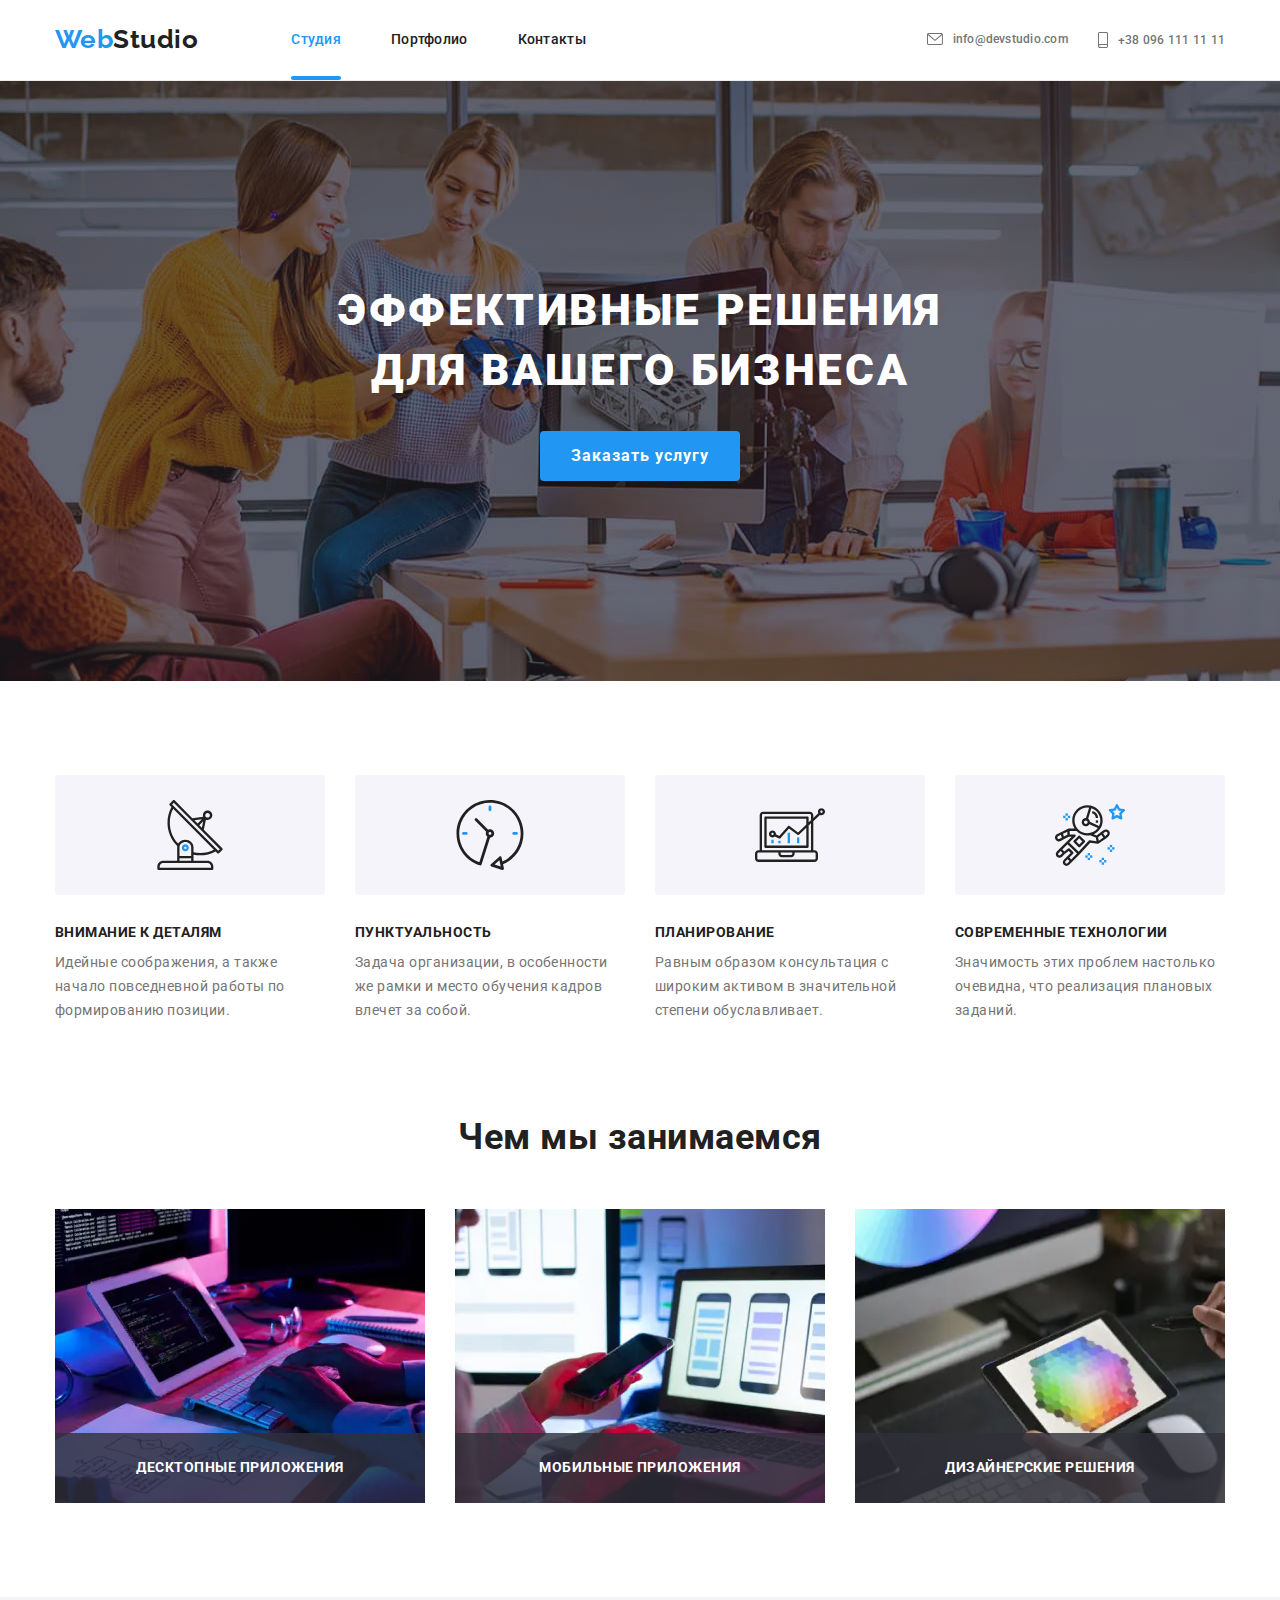
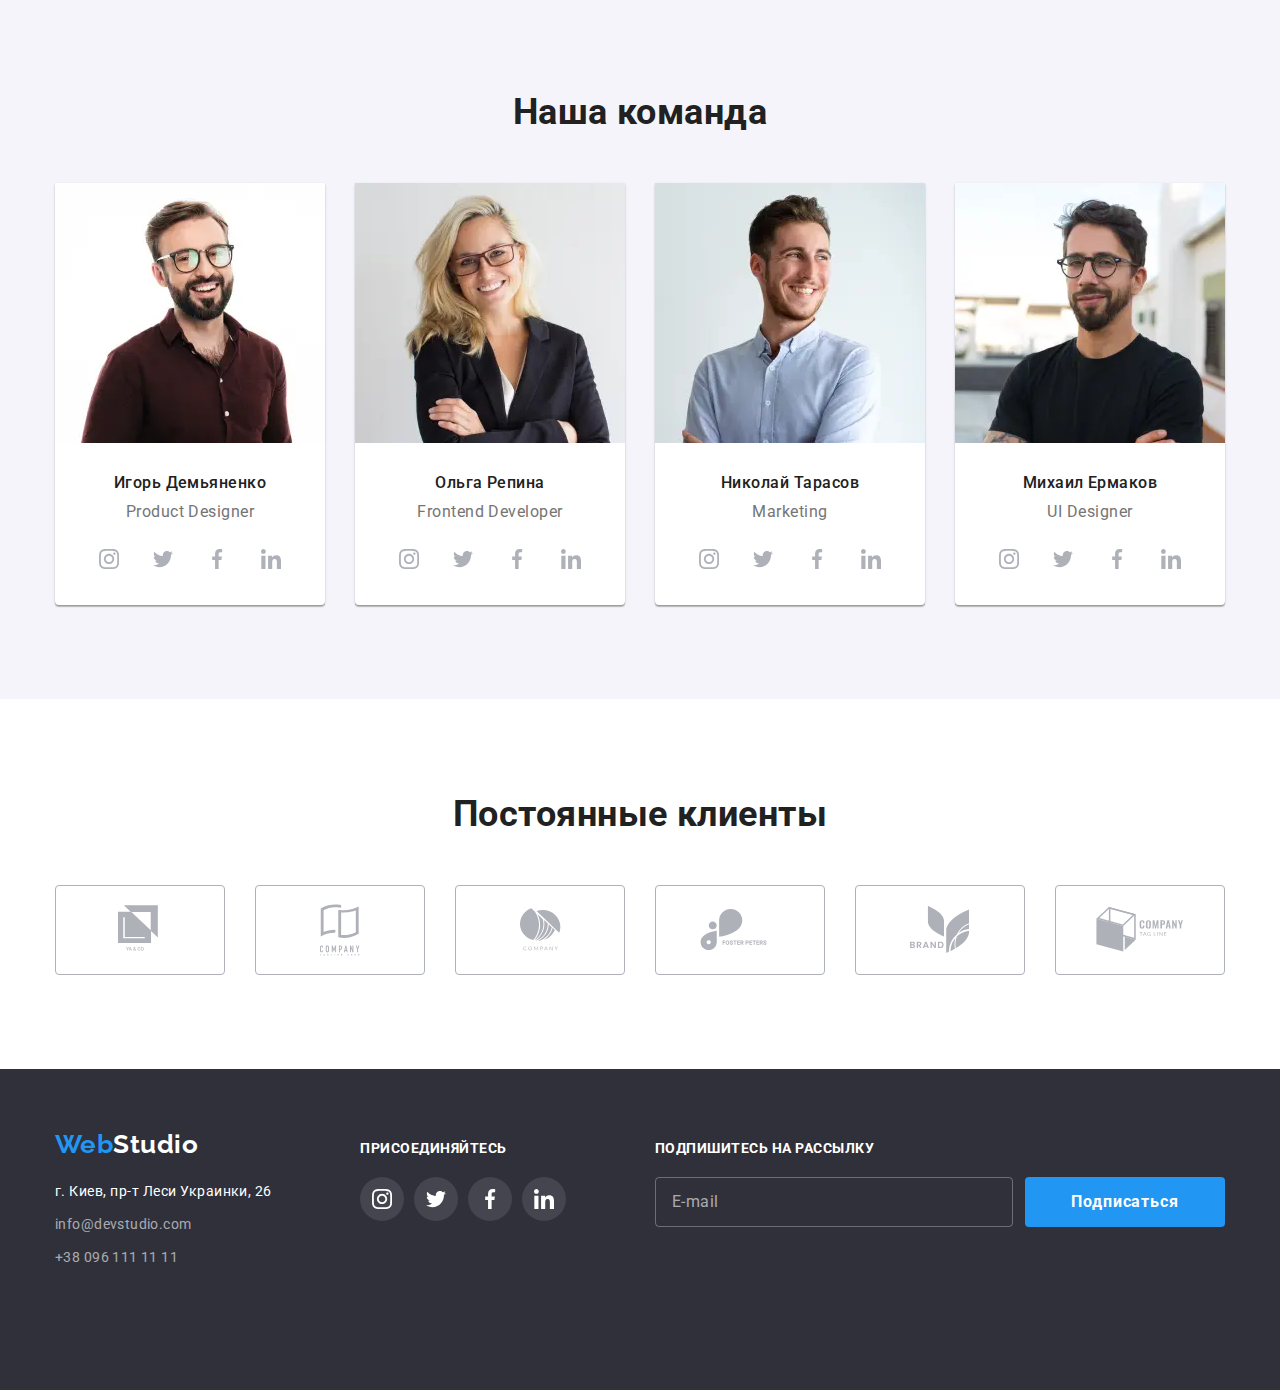
==== commit 7fe53f29: "active menu link fixed and responsive whatwedo images added after QA" ====
--- a/index.html
+++ b/index.html
@@ -160,21 +160,48 @@
                 <h2 class="section-title">Чем мы занимаемся</h2>
                 <ul class="whatwedo list">
                     <li class="whatwedo-item">
-                        <img src="./images/whatwedo/img-1.jpg" 
-                        alt="человек пишет код на компьютере" 
-                        width="370">
+                        <picture>
+                            <source
+                            srcset="./images/whatwedo/whatwedo-img-01.webp 1x, ./images/whatwedo/whatwedo-img-01@2x.webp 2x"
+                            media="(min-width: 1200px)" type="image/webp"
+                            >
+                            <source
+                            srcset="./images/whatwedo/whatwedo-img-01.jpg 1x, ./images/whatwedo/whatwedo-img-01@2x.jpg 2x"
+                            media="(min-width: 1200px)"
+                            >
+                            
+                            <img src="./images/whatwedo/./images/whatwedo/whatwedo-img-01.img" 
+                            alt="человек пишет код на компьютере">
+                        </picture>
                         <p class="title">Десктопные приложения</p>
                     </li>
                     <li class="whatwedo-item">
-                        <img src="./images/whatwedo/img-2.jpg"
-                            alt="человек с телефоном и ноутбуком тестирует мобильную версию продукта" 
-                            width="370">
-                            <p class="title">Мобильные приложения</p>
+                        <picture>
+                            <source 
+                            srcset="./images/whatwedo/whatwedo-img-02.webp 1x, ./images/whatwedo/whatwedo-img-02@2x.webp 2x"
+                            media="(min-width: 1200px)" type="image/webp">
+                            <source 
+                            srcset="./images/whatwedo/whatwedo-img-02.jpg 1x, ./images/whatwedo/whatwedo-img-02@2x.jpg 2x"
+                            media="(min-width: 1200px)">
+                        
+                            <img src="./images/whatwedo/./images/whatwedo/whatwedo-img-02.img" 
+                            alt="человек с телефоном и ноутбуком тестирует мобильную версию продукта"
+                            >
+                        </picture>
+                        <p class="title">Мобильные приложения</p>
                     </li>
                     <li class="whatwedo-item">
-                        <img src="./images/whatwedo/img-3.jpg" 
-                        alt="человек выбирает цвета из палитры на планшете" 
-                        width="370">
+                        <picture>
+                            <source 
+                            srcset="./images/whatwedo/whatwedo-img-03.webp 1x, ./images/whatwedo/whatwedo-img-03@2x.webp 2x"
+                            media="(min-width: 1200px)" type="image/webp">
+                            <source 
+                            srcset="./images/whatwedo/whatwedo-img-03.jpg 1x, ./images/whatwedo/whatwedo-img-03@2x.jpg 2x"
+                            media="(min-width: 1200px)">
+                        
+                            <img src="./images/whatwedo/./images/whatwedo/whatwedo-img-03.img"
+                                alt="человек выбирает цвета из палитры на планшете">
+                        </picture>
                         <p class="title">Дизайнерские решения</p>
                     </li>
                 </ul>
--- a/css/main.min.css
+++ b/css/main.min.css
@@ -1,2 +1,2 @@
-:root{--card-grid-gap: 30px;--outline: 1px solid crimson}.visually-hidden{position:absolute !important;clip:rect(1px 1px 1px 1px);clip:rect(1px, 1px, 1px, 1px);padding:0 !important;border:0 !important;height:1px !important;width:1px !important;overflow:hidden}img{display:block;max-width:100%;height:auto}h1,h2,h3,h4,h5,h6,p{margin:0}ul,li{margin:0;padding:0}.list{list-style:none}.link{text-decoration:none}.page-adress{font-style:normal}body{margin:auto;color:#757575;background-color:#fff;font-weight:400;font-family:"Roboto",sans-serif;letter-spacing:0.03em}body.modal-open{overflow:hidden}.container{width:100%;padding:60px 15px;margin:0 auto}@media screen and (min-width: 480px){.container{width:480px}}@media only screen and (min-width: 768px){.container{width:768px}}@media only screen and (min-width: 1200px){.container{width:1200px;padding-top:94px;padding-bottom:94px}}.header-container{display:-webkit-box;display:-ms-flexbox;display:flex;-webkit-box-align:center;-ms-flex-align:center;align-items:center;-webkit-box-pack:justify;-ms-flex-pack:justify;justify-content:space-between;padding-top:10px;padding-bottom:10px}@media only screen and (min-width: 768px){.header-container{padding-top:0;padding-bottom:0}}.hero-container{padding-top:118px;padding-bottom:118px;text-align:center}@media only screen and (min-width: 1200px){.hero-container{padding:200px 0}}.whatwedo-container{display:none}@media only screen and (min-width: 1200px){.whatwedo-container{display:block;padding-top:0}}.footer-container{padding-top:60px;padding-bottom:60px;-webkit-box-align:center;-ms-flex-align:center;align-items:center}@media only screen and (min-width: 768px){.footer-container{display:-webkit-box;display:-ms-flexbox;display:flex;-ms-flex-pack:distribute;justify-content:space-around;-webkit-box-align:baseline;-ms-flex-align:baseline;align-items:baseline;-ms-flex-wrap:wrap;flex-wrap:wrap}}@media only screen and (min-width: 1200px){.footer-container{-ms-flex-wrap:nowrap;flex-wrap:nowrap;-webkit-box-pack:justify;-ms-flex-pack:justify;justify-content:space-between}}.logo{font-family:"Raleway",sans-serif;font-weight:700;font-size:24px;line-height:1.17}@media only screen and (min-width: 1200px){.logo{font-size:26px;line-height:1.19}}.header-logo .logo-span,.footer-logo .logo-span{color:#2196f3}.header-logo{color:#212121;padding-top:6px;padding-bottom:6px}@media only screen and (min-width: 768px){.header-logo{margin-right:88px;padding-top:26px;padding-bottom:26px}}@media only screen and (min-width: 1200px){.header-logo{margin-right:93px;padding-top:24px;padding-bottom:25px}}.footer-logo{display:block;margin-bottom:20px;color:#fff}.button{display:inline-block;min-width:200px;min-height:50px;padding:10px;color:#fff;background-color:#2196f3;font-family:inherit;font-weight:700;font-size:16px;line-height:1.88;letter-spacing:0.06em;border:0;border-radius:4px;-webkit-box-shadow:0;box-shadow:0;-webkit-transition:-webkit-box-shadow 250ms cubic-bezier(0.4, 0, 0.2, 1);transition:-webkit-box-shadow 250ms cubic-bezier(0.4, 0, 0.2, 1);transition:box-shadow 250ms cubic-bezier(0.4, 0, 0.2, 1);transition:box-shadow 250ms cubic-bezier(0.4, 0, 0.2, 1), -webkit-box-shadow 250ms cubic-bezier(0.4, 0, 0.2, 1)}.button:hover,.button:focus{cursor:pointer;-webkit-box-shadow:0px 4px 4px rgba(0,0,0,0.15);box-shadow:0px 4px 4px rgba(0,0,0,0.15)}.modal-form .button{-ms-flex-item-align:center;-ms-grid-row-align:center;align-self:center}.filter-buttons .button{min-height:38px;min-width:initial;margin-bottom:15px;padding:6px 22px;color:#212121;background-color:#f5f4fa;font-weight:500;font-size:16px;line-height:1.63;-webkit-box-shadow:0;box-shadow:0;-webkit-transition:color 250ms cubic-bezier(0.4, 0, 0.2, 1),background-color 250ms cubic-bezier(0.4, 0, 0.2, 1),-webkit-box-shadow 250ms cubic-bezier(0.4, 0, 0.2, 1);transition:color 250ms cubic-bezier(0.4, 0, 0.2, 1),background-color 250ms cubic-bezier(0.4, 0, 0.2, 1),-webkit-box-shadow 250ms cubic-bezier(0.4, 0, 0.2, 1);transition:color 250ms cubic-bezier(0.4, 0, 0.2, 1),background-color 250ms cubic-bezier(0.4, 0, 0.2, 1),box-shadow 250ms cubic-bezier(0.4, 0, 0.2, 1);transition:color 250ms cubic-bezier(0.4, 0, 0.2, 1),background-color 250ms cubic-bezier(0.4, 0, 0.2, 1),box-shadow 250ms cubic-bezier(0.4, 0, 0.2, 1),-webkit-box-shadow 250ms cubic-bezier(0.4, 0, 0.2, 1)}.filter-buttons .button:focus,.filter-buttons .button:hover{color:#fff;background-color:#2196f3;-webkit-box-shadow:0px 3px 1px rgba(0,0,0,0.1),0px 1px 2px rgba(0,0,0,0.08),0px 2px 2px rgba(0,0,0,0.12);box-shadow:0px 3px 1px rgba(0,0,0,0.1),0px 1px 2px rgba(0,0,0,0.08),0px 2px 2px rgba(0,0,0,0.12)}.social-links{display:-webkit-box;display:-ms-flexbox;display:flex;-webkit-box-pack:center;-ms-flex-pack:center;justify-content:center;-ms-flex-wrap:wrap;flex-wrap:wrap;margin-right:-10px}.social-links-item{width:44px;height:44px;margin-right:10px}.social-link{display:-webkit-box;display:-ms-flexbox;display:flex;-webkit-box-pack:center;-ms-flex-pack:center;justify-content:center;-webkit-box-align:center;-ms-flex-align:center;align-items:center;width:100%;height:100%;border-radius:50%}.team .social-link{color:#afb1b8;background-color:#fff;-webkit-transition:background-color 250ms cubic-bezier(0.4, 0, 0.2, 1),-webkit-transition 250ms cubic-bezier(0.4, 0, 0.2, 1);transition:background-color 250ms cubic-bezier(0.4, 0, 0.2, 1),-webkit-transition 250ms cubic-bezier(0.4, 0, 0.2, 1);transition:transition 250ms cubic-bezier(0.4, 0, 0.2, 1),background-color 250ms cubic-bezier(0.4, 0, 0.2, 1);transition:transition 250ms cubic-bezier(0.4, 0, 0.2, 1),background-color 250ms cubic-bezier(0.4, 0, 0.2, 1),-webkit-transition 250ms cubic-bezier(0.4, 0, 0.2, 1)}.social-link:hover,.social-link:focus{color:#fff;background-color:#2196f3}.page-footer .social-link{color:#fff;background-color:rgba(255,255,255,0.1);-webkit-transition:background-color 250ms cubic-bezier(0.4, 0, 0.2, 1);transition:background-color 250ms cubic-bezier(0.4, 0, 0.2, 1)}.page-footer .social-link:hover,.page-footer .social-link:focus{background-color:#2196f3}.social-icon{width:20px;height:20px;fill:currentColor}.section-title{margin-bottom:30px;color:#212121;font-weight:700;font-size:28px;line-height:1.18;text-align:center}@media only screen and (min-width: 1200px){.section-title{margin-bottom:50px;font-size:36px;line-height:1.17}}.advantages .title{margin-bottom:10px;color:#212121;font-weight:700;font-size:14px;line-height:1.14;text-transform:uppercase;text-align:center}@media only screen and (min-width: 768px){.advantages .title{text-align:left}}.team .title{margin-bottom:10px;color:#212121;font-weight:500;font-size:16px;line-height:1.19;text-align:center}.page-footer .title{margin-bottom:20px;color:#fff;font-weight:700;font-size:14px;line-height:1.14;text-transform:uppercase}.project-list .title{color:#212121;font-weight:700;font-size:18px;line-height:2;letter-spacing:0.06em}.page-header{border-bottom:1px solid #ececec}.burger-btn,.mobile-nav-close-btn{display:-webkit-box;display:-ms-flexbox;display:flex;width:40px;height:40px;-webkit-box-pack:center;-ms-flex-pack:center;justify-content:center;-webkit-box-align:center;-ms-flex-align:center;align-items:center;background-color:transparent;border:0;-webkit-box-shadow:0;box-shadow:0;-webkit-transition:color 250ms cubic-bezier(0.4, 0, 0.2, 1);transition:color 250ms cubic-bezier(0.4, 0, 0.2, 1)}.burger-btn:focus,.burger-btn:hover,.mobile-nav-close-btn:focus,.mobile-nav-close-btn:hover{color:#2196f3;cursor:pointer}.burger-btn{color:#000000}@media only screen and (min-width: 768px){.burger-btn{display:none}}.burger-icon{width:24px;height:16px;fill:currentColor}.mobile-menu{position:fixed;top:0;left:50%;-webkit-transform:translateX(-50%) translateY(-100%);transform:translateX(-50%) translateY(-100%);z-index:100;display:-webkit-box;display:-ms-flexbox;display:flex;-webkit-box-orient:vertical;-webkit-box-direction:normal;-ms-flex-direction:column;flex-direction:column;-webkit-box-pack:justify;-ms-flex-pack:justify;justify-content:space-between;width:100%;height:100vh;padding:48px 40px;font-weight:500;letter-spacing:0.02em;color:#212121;background-color:#fff;border:var(--outline);overflow-x:scroll;opacity:0;-webkit-transition:opacity 250ms cubic-bezier(0.4, 0, 0.2, 1),-webkit-transform 250ms cubic-bezier(0.4, 0, 0.2, 1);transition:opacity 250ms cubic-bezier(0.4, 0, 0.2, 1),-webkit-transform 250ms cubic-bezier(0.4, 0, 0.2, 1);transition:opacity 250ms cubic-bezier(0.4, 0, 0.2, 1),transform 250ms cubic-bezier(0.4, 0, 0.2, 1);transition:opacity 250ms cubic-bezier(0.4, 0, 0.2, 1),transform 250ms cubic-bezier(0.4, 0, 0.2, 1),-webkit-transform 250ms cubic-bezier(0.4, 0, 0.2, 1)}.mobile-menu.is-open{-webkit-transform:translateX(-50%) translateY(0);transform:translateX(-50%) translateY(0);opacity:1}.mobile-menu .link{color:inherit}@media only screen and (min-width: 768px){.mobile-menu{display:none}}.mobile-menu-nav{font-size:40px;line-height:1.18}.mobile-menu-nav .link:focus,.mobile-menu-nav .link:hover{color:#2196f3}.mobile-nav-item{margin-bottom:32px}.mobile-menu-contacts{margin-bottom:64px;font-size:24px;line-height:1.17;color:#757575}.mobile-contacts-item{margin-bottom:32px}.mobile-contacts-item:first-child{font-size:34px;line-height:1.18;color:#2196f3}.mobile-menu-social-links{display:-webkit-box;display:-ms-flexbox;display:flex;color:#2196f3}.mobile-social-links-item:not(:last-child){padding-right:10px;border:1px solid rgba(33,33,33,0.2)}.mobile-social-links-item:not(:first-child){padding-left:10px}.mobile-nav-close-btn{position:absolute;right:15px;top:10px;color:inherit}.mobile-nav-close-icon{width:19px;height:19px;fill:currentColor}.main-nav{display:-webkit-box;display:-ms-flexbox;display:flex;-webkit-box-align:center;-ms-flex-align:center;align-items:center}.site-nav{display:none}@media only screen and (min-width: 768px){.site-nav{display:-webkit-box;display:-ms-flexbox;display:flex}.site-nav .active{color:#2196f3}.site-nav .link{display:block;padding-top:32px;padding-bottom:32px;color:#212121;font-weight:500;font-size:14px;line-height:1.14;letter-spacing:0.02em;-webkit-transition:color 250ms cubic-bezier(0.4, 0, 0.2, 1);transition:color 250ms cubic-bezier(0.4, 0, 0.2, 1)}.site-nav .link:hover,.site-nav .link:focus{color:#2196f3}}.nav-item{position:relative}.nav-item:not(:last-child){margin-right:50px}.nav-item .link::after{position:absolute;bottom:0;left:0;content:'';opacity:0;width:100%;height:4px;background-color:#2196f3;border-radius:2px}.nav-item .active.link::after{opacity:1}.contacts{display:none}@media only screen and (min-width: 768px){.contacts{display:-webkit-box;display:-ms-flexbox;display:flex;-webkit-box-orient:vertical;-webkit-box-direction:normal;-ms-flex-direction:column;flex-direction:column;-webkit-box-pack:center;-ms-flex-pack:center;justify-content:center}}@media only screen and (min-width: 1200px){.contacts{-webkit-box-orient:initial;-webkit-box-direction:initial;-ms-flex-direction:initial;flex-direction:initial}}@media only screen and (min-width: 1200px){.contacts-item:not(:last-child){margin-right:30px}}@media only screen and (min-width: 768px){.contacts-icon{display:-webkit-box;display:-ms-flexbox;display:flex;-webkit-box-pack:center;-ms-flex-pack:center;justify-content:center;-webkit-box-align:center;-ms-flex-align:center;align-items:center;margin-right:10px;fill:currentColor}.contacts-icon.envelope{width:16px;height:12px}.contacts-icon.smartphone{width:10px;height:16px}}@media only screen and (min-width: 768px){.header-contacts{display:-webkit-box;display:-ms-flexbox;display:flex;-webkit-box-align:center;-ms-flex-align:center;align-items:center;padding-top:5px;padding-bottom:5px;color:#757575;font-weight:500;font-size:12px;line-height:1.17;letter-spacing:0.02em;-webkit-transition:color 250ms cubic-bezier(0.4, 0, 0.2, 1);transition:color 250ms cubic-bezier(0.4, 0, 0.2, 1)}.header-contacts:hover,.header-contacts:focus{color:#2196f3}}@media only screen and (min-width: 1200px){.header-contacts{padding-top:30px;padding-bottom:30px}}.hero{margin:0 auto;color:#fff;background-color:#2f303a;background-image:-webkit-gradient(linear, left top, left bottom, from(rgba(47,48,58,0.4)), to(rgba(47,48,58,0.4))),url("../images/hero/mobile-hero-bg.jpg");background-image:linear-gradient(rgba(47,48,58,0.4), rgba(47,48,58,0.4)),url("../images/hero/mobile-hero-bg.jpg");background-size:cover;background-position:center;background-repeat:no-repeat}@media screen and (min-device-pixel-ratio: 2), screen and (-webkit-min-device-pixel-ratio: 2), screen and (min-resolution: 192dpi), screen and (min-resolution: 2dppx){.hero{background-image:-webkit-gradient(linear, left top, left bottom, from(rgba(47,48,58,0.4)), to(rgba(47,48,58,0.4))),url("../images/hero/mobile-hero-bg@2x.jpg");background-image:linear-gradient(rgba(47,48,58,0.4), rgba(47,48,58,0.4)),url("../images/hero/mobile-hero-bg@2x.jpg")}}@media only screen and (min-width: 768px){.hero{background-image:-webkit-gradient(linear, left top, left bottom, from(rgba(47,48,58,0.4)), to(rgba(47,48,58,0.4))),url("../images/hero/tablet-hero-bg.jpg");background-image:linear-gradient(rgba(47,48,58,0.4), rgba(47,48,58,0.4)),url("../images/hero/tablet-hero-bg.jpg")}}@media screen and (min-device-pixel-ratio: 2) and (min-width: 768px), screen and (-webkit-min-device-pixel-ratio: 2) and (min-width: 768px), screen and (min-resolution: 192dpi) and (min-width: 768px), screen and (min-resolution: 2dppx) and (min-width: 768px){.hero{background-image:-webkit-gradient(linear, left top, left bottom, from(rgba(47,48,58,0.4)), to(rgba(47,48,58,0.4))),url("../images/hero/tablet-hero-bg@2x.jpg");background-image:linear-gradient(rgba(47,48,58,0.4), rgba(47,48,58,0.4)),url("../images/hero/tablet-hero-bg@2x.jpg")}}@media only screen and (min-width: 1200px){.hero{background-image:-webkit-gradient(linear, left top, left bottom, from(rgba(47,48,58,0.4)), to(rgba(47,48,58,0.4))),url("../images/hero/desktop-hero-bg.jpg");background-image:linear-gradient(rgba(47,48,58,0.4), rgba(47,48,58,0.4)),url("../images/hero/desktop-hero-bg.jpg")}}@media screen and (min-device-pixel-ratio: 2) and (min-width: 1200px), screen and (-webkit-min-device-pixel-ratio: 2) and (min-width: 1200px), screen and (min-resolution: 192dpi) and (min-width: 1200px), screen and (min-resolution: 2dppx) and (min-width: 1200px){.hero{background-image:-webkit-gradient(linear, left top, left bottom, from(rgba(47,48,58,0.4)), to(rgba(47,48,58,0.4))),url("../images/hero/desktop-hero-bg@2x.jpg");background-image:linear-gradient(rgba(47,48,58,0.4), rgba(47,48,58,0.4)),url("../images/hero/desktop-hero-bg@2x.jpg")}}.hero-title{max-width:360px;margin-left:auto;margin-right:auto;margin-bottom:30px;font-weight:900;font-size:26px;line-height:1.62;letter-spacing:0.06em;text-transform:uppercase;letter-spacing:0.06em}@media only screen and (min-width: 1200px){.hero-title{max-width:700px;font-weight:900;font-size:44px;line-height:1.36}}.advantages{margin-bottom:calc(-1 * var(--card-grid-gap))}.advantages .text{font-size:14px;line-height:1.71}@media only screen and (min-width: 768px){.advantages{display:-webkit-box;display:-ms-flexbox;display:flex;-ms-flex-wrap:wrap;flex-wrap:wrap;margin-right:calc(-1 * var(--card-grid-gap))}}.advantages-item{width:100%;margin-bottom:var(--card-grid-gap)}@media only screen and (min-width: 768px){.advantages-item{width:calc(100% / 2 - var(--card-grid-gap));margin-right:var(--card-grid-gap)}}@media only screen and (min-width: 1200px){.advantages-item{width:calc(100% / 4 - var(--card-grid-gap))}}.advantages-icon-container{display:-webkit-box;display:-ms-flexbox;display:flex;width:100%;height:120px;-webkit-box-pack:center;-ms-flex-pack:center;justify-content:center;-webkit-box-align:center;-ms-flex-align:center;align-items:center;margin-bottom:30px;background-color:#f5f4fa;border-radius:4px}.advantages-icon{width:70px;height:70px}.whatwedo{display:-webkit-box;display:-ms-flexbox;display:flex;-ms-flex-wrap:wrap;flex-wrap:wrap;margin-right:calc(-1 * var(--card-grid-gap));margin-bottom:calc(-1 * var(--card-grid-gap))}.whatwedo-item{position:relative;width:calc(100% / 3 - var(--card-grid-gap));margin-right:var(--card-grid-gap);margin-bottom:var(--card-grid-gap)}.whatwedo .title{position:absolute;bottom:0;width:100%;padding:27px 15px;background-color:rgba(47,48,58,0.8);color:#fff;font-weight:700;font-size:14px;line-height:1.14;text-align:center;text-transform:uppercase}.team{background-color:#f5f4fa}.team-list{margin-bottom:calc(-1 * var(--card-grid-gap))}@media only screen and (min-width: 768px){.team-list{display:-webkit-box;display:-ms-flexbox;display:flex;-ms-flex-wrap:wrap;flex-wrap:wrap;margin-right:calc(-1 * var(--card-grid-gap))}}.team-item{margin-bottom:var(--card-grid-gap);background-color:#fff;border-radius:0 0 4px 4px;-webkit-box-shadow:0px 1px 3px rgba(0,0,0,0.12),0px 1px 1px rgba(0,0,0,0.14),0px 2px 1px rgba(0,0,0,0.2);box-shadow:0px 1px 3px rgba(0,0,0,0.12),0px 1px 1px rgba(0,0,0,0.14),0px 2px 1px rgba(0,0,0,0.2)}@media only screen and (min-width: 768px){.team-item{width:calc(100% / 2 - var(--card-grid-gap));margin-right:var(--card-grid-gap)}}@media only screen and (min-width: 1200px){.team-item{width:calc(100% / 4 - var(--card-grid-gap))}}.team-description-wrapper{padding-top:30px;padding-bottom:24px;padding-left:15px;padding-right:15px}.team .position{margin-bottom:16px;font-size:16px;line-height:1.19;text-align:center}.clients{display:-webkit-box;display:-ms-flexbox;display:flex;-ms-flex-wrap:wrap;flex-wrap:wrap;margin-right:calc(-1 * var(--card-grid-gap));margin-bottom:calc(-1 * var(--card-grid-gap));-webkit-box-align:center;-ms-flex-align:center;align-items:center}.clients-item{width:calc(100% / 2 - var(--card-grid-gap));height:90px;margin-right:var(--card-grid-gap);margin-bottom:var(--card-grid-gap);color:#757575}@media only screen and (min-width: 768px){.clients-item{width:calc(100% / 3 - var(--card-grid-gap))}}@media only screen and (min-width: 1200px){.clients-item{width:calc(100% / 6 - var(--card-grid-gap))}}.clients-icon-link{display:-webkit-box;display:-ms-flexbox;display:flex;-webkit-box-pack:center;-ms-flex-pack:center;justify-content:center;-webkit-box-align:center;-ms-flex-align:center;align-items:center;width:100%;height:100%;color:#afb1b8;border:1px solid #afb1b8;border-radius:4px;-webkit-transition:color 250ms cubic-bezier(0.4, 0, 0.2, 1),border 250ms cubic-bezier(0.4, 0, 0.2, 1);transition:color 250ms cubic-bezier(0.4, 0, 0.2, 1),border 250ms cubic-bezier(0.4, 0, 0.2, 1)}.clients-icon-link:hover,.clients-icon-link:focus{color:#2196f3;border:1px solid #2196f3}.clients-icon{width:80px;height:50px;fill:currentColor}.clients-icon.company-1{width:44px;height:49px}.clients-icon.company-2{width:40px;height:52px}.clients-icon.company-3{width:41px;height:43px}.clients-icon.company-4{width:80px;height:42px}.clients-icon.company-5{width:59px;height:47px}.clients-icon.company-6{width:88px;height:45px}.page-footer{color:#fff;background-color:#2f303a}.footer-wrapper-contacts{margin-bottom:60px;text-align:center}@media only screen and (min-width: 1200px){.footer-wrapper-contacts{text-align:initial}}.page-adress .item:not(:last-child){margin-bottom:8px}@media only screen and (min-width: 1200px){.page-adress .item:not(:last-child){margin-bottom:9px}}.footer-adress{font-size:14px;line-height:1.71}.footer-contacts{display:block;color:rgba(255,255,255,0.6);font-size:14px;line-height:1.71;letter-spacing:0.03em;-webkit-transition:color 250ms cubic-bezier(0.4, 0, 0.2, 1);transition:color 250ms cubic-bezier(0.4, 0, 0.2, 1)}.footer-contacts:hover,.footer-contacts:focus{color:#2196f3}.footer-wrapper-social{margin-bottom:60px;text-align:center}@media only screen and (min-width: 1200px){.footer-wrapper-social{text-align:initial}}.footer-subscribe-form{text-align:center}.footer-subscribe-form .form-label{display:block}.footer-subscribe-form .form-input{min-width:100%;min-height:50px;margin-bottom:20px;padding-left:16px;background-color:transparent;color:#fff;font-size:16px;line-height:1.25;letter-spacing:0.03em;border:1px solid rgba(255,255,255,0.3);border-radius:4px}.footer-subscribe-form .form-input::-webkit-input-placeholder{color:rgba(255,255,255,0.6)}.footer-subscribe-form .form-input:-ms-input-placeholder{color:rgba(255,255,255,0.6)}.footer-subscribe-form .form-input::-ms-input-placeholder{color:rgba(255,255,255,0.6)}.footer-subscribe-form .form-input::placeholder{color:rgba(255,255,255,0.6)}@media only screen and (min-width: 1200px){.footer-subscribe-form .form-input{min-width:358px;margin-bottom:0;margin-right:12px}}@media only screen and (min-width: 768px){.footer-subscribe-form{width:450px;margin-left:auto;margin-right:auto}}@media only screen and (min-width: 1200px){.footer-subscribe-form{width:570px;margin:0;text-align:initial}}@media only screen and (min-width: 1200px){.footer-subscribe-inputs-wrapper{display:-webkit-box;display:-ms-flexbox;display:flex}}.filter-buttons{display:-webkit-box;display:-ms-flexbox;display:flex;-ms-flex-wrap:wrap;flex-wrap:wrap;margin-bottom:25px}@media only screen and (min-width: 768px){.filter-buttons{-webkit-box-pack:center;-ms-flex-pack:center;justify-content:center;margin-bottom:30px}}@media only screen and (min-width: 1200px){.filter-buttons{margin-bottom:50px}}.filter-item:not(:last-child){margin-right:8px}.project-list{margin-bottom:calc(-1 * var(--card-grid-gap))}@media only screen and (min-width: 768px){.project-list{display:-webkit-box;display:-ms-flexbox;display:flex;-ms-flex-wrap:wrap;flex-wrap:wrap;margin-right:calc(-1 * var(--card-grid-gap))}}.project-item{margin-bottom:var(--card-grid-gap);border:1px solid #eeeeee}.project-item .link{display:block;-webkit-box-shadow:0;box-shadow:0;-webkit-transition:-webkit-box-shadow 250ms cubic-bezier(0.4, 0, 0.2, 1);transition:-webkit-box-shadow 250ms cubic-bezier(0.4, 0, 0.2, 1);transition:box-shadow 250ms cubic-bezier(0.4, 0, 0.2, 1);transition:box-shadow 250ms cubic-bezier(0.4, 0, 0.2, 1), -webkit-box-shadow 250ms cubic-bezier(0.4, 0, 0.2, 1)}.project-item .link:hover,.project-item .link:focus{-webkit-box-shadow:0px 1px 1px rgba(0,0,0,0.12),0px 4px 4px rgba(0,0,0,0.06),1px 4px 6px rgba(0,0,0,0.16);box-shadow:0px 1px 1px rgba(0,0,0,0.12),0px 4px 4px rgba(0,0,0,0.06),1px 4px 6px rgba(0,0,0,0.16)}@media only screen and (min-width: 768px){.project-item{-ms-flex-preferred-size:calc(100% / 2 - var(--card-grid-gap));flex-basis:calc(100% / 2 - var(--card-grid-gap));margin-right:var(--card-grid-gap)}}@media only screen and (min-width: 1200px){.project-item{-ms-flex-preferred-size:calc(100% / 3 - var(--card-grid-gap));flex-basis:calc(100% / 3 - var(--card-grid-gap))}}.project-list .description{color:#757575;font-size:16px;line-height:1.88}.project-description-wrapper{padding:20px 24px;background-color:#fff}.project-photo-wrapper{position:relative;overflow:hidden}.project-item .overlay{position:absolute;left:0;top:0;-webkit-transform:translateY(100%);transform:translateY(100%);display:-webkit-box;display:-ms-flexbox;display:flex;-webkit-box-align:center;-ms-flex-align:center;align-items:center;width:100%;height:100%;padding:24px;color:#fff;background-color:rgba(33,150,243,0.9);font-size:18px;line-height:1.56;text-align:center;-webkit-transition:-webkit-transform 250ms cubic-bezier(0.4, 0, 0.2, 1);transition:-webkit-transform 250ms cubic-bezier(0.4, 0, 0.2, 1);transition:transform 250ms cubic-bezier(0.4, 0, 0.2, 1);transition:transform 250ms cubic-bezier(0.4, 0, 0.2, 1), -webkit-transform 250ms cubic-bezier(0.4, 0, 0.2, 1)}.project-item .link:hover .overlay,.project-item .link:focus .overlay{-webkit-transform:translateY(0);transform:translateY(0)}.backdrop{position:fixed;top:0;left:0;width:100%;height:100%;background-color:rgba(0,0,0,0.2);opacity:1;-webkit-transform:scale(1);transform:scale(1);-webkit-transition:opacity 250ms cubic-bezier(0.4, 0, 0.2, 1),-webkit-transform 250ms cubic-bezier(0.4, 0, 0.2, 1);transition:opacity 250ms cubic-bezier(0.4, 0, 0.2, 1),-webkit-transform 250ms cubic-bezier(0.4, 0, 0.2, 1);transition:opacity 250ms cubic-bezier(0.4, 0, 0.2, 1),transform 250ms cubic-bezier(0.4, 0, 0.2, 1);transition:opacity 250ms cubic-bezier(0.4, 0, 0.2, 1),transform 250ms cubic-bezier(0.4, 0, 0.2, 1),-webkit-transform 250ms cubic-bezier(0.4, 0, 0.2, 1)}.modal{position:absolute;top:50%;left:50%;-webkit-transform:translate(-50%, -50%) scale(1);transform:translate(-50%, -50%) scale(1);width:94%;max-width:450px;height:94%;max-height:609px;padding:40px;overflow-y:scroll;background-color:#fff;-webkit-box-shadow:0px 1px 3px rgba(0,0,0,0.12),0px 1px 1px rgba(0,0,0,0.14),0px 2px 1px rgba(0,0,0,0.2);box-shadow:0px 1px 3px rgba(0,0,0,0.12),0px 1px 1px rgba(0,0,0,0.14),0px 2px 1px rgba(0,0,0,0.2);border-radius:4px;-webkit-transition:-webkit-transform 250ms cubic-bezier(0.4, 0, 0.2, 1);transition:-webkit-transform 250ms cubic-bezier(0.4, 0, 0.2, 1);transition:transform 250ms cubic-bezier(0.4, 0, 0.2, 1);transition:transform 250ms cubic-bezier(0.4, 0, 0.2, 1), -webkit-transform 250ms cubic-bezier(0.4, 0, 0.2, 1)}.backdrop.is-hidden .modal{-webkit-transform:translate(-50%, -50%) scale(0.9);transform:translate(-50%, -50%) scale(0.9)}@media only screen and (min-width: 1200px){.modal{height:581px;max-width:528px}}.modal .call-to-action{margin:0 auto;margin-bottom:12px;color:#212121;font-weight:700;font-size:20px;line-height:1.5;text-align:center}@media only screen and (min-width: 1200px){.modal .call-to-action{font-size:20px;line-height:1.15}}.modal-form{display:-webkit-box;display:-ms-flexbox;display:flex;-webkit-box-orient:vertical;-webkit-box-direction:normal;-ms-flex-direction:column;flex-direction:column}.modal-form-input-wrapper{display:block;position:relative}.modal-form-input-label{margin-bottom:10px}.modal-form .input-title,.modal-form .textarea-title{display:block;margin-bottom:4px;font-size:12px;line-height:1.17;letter-spacing:0.01em}.modal-form-input{display:block;height:40px;width:100%;padding-left:42px;border:1px solid rgba(33,33,33,0.2);border-radius:4px;-webkit-transition:border 250ms cubic-bezier(0.4, 0, 0.2, 1);transition:border 250ms cubic-bezier(0.4, 0, 0.2, 1)}.modal-form-input:focus,.modal-form-input:hover{cursor:pointer;outline:none;border:1px solid #2196f3}.modal-form-icon{position:absolute;top:50%;left:12px;-webkit-transform:translateY(-50%);transform:translateY(-50%);width:18px;height:18px;fill:#212121;-webkit-transition:fill 250ms cubic-bezier(0.4, 0, 0.2, 1);transition:fill 250ms cubic-bezier(0.4, 0, 0.2, 1)}.modal-form-input:focus+.modal-form-icon,.modal-form-input:hover+.modal-form-icon{fill:#2196f3}.modal-form-textarea-label{margin-bottom:20px}.modal-form-message{display:block;height:120px;width:100%;padding:12px 16px;resize:none;border:1px solid rgba(33,33,33,0.2);border-radius:4px;-webkit-transition:border 250ms cubic-bezier(0.4, 0, 0.2, 1);transition:border 250ms cubic-bezier(0.4, 0, 0.2, 1)}.modal-form-message::-webkit-input-placeholder{font-size:14px;line-height:1.14;letter-spacing:0.01em;color:rgba(117,117,117,0.5)}.modal-form-message:-ms-input-placeholder{font-size:14px;line-height:1.14;letter-spacing:0.01em;color:rgba(117,117,117,0.5)}.modal-form-message::-ms-input-placeholder{font-size:14px;line-height:1.14;letter-spacing:0.01em;color:rgba(117,117,117,0.5)}.modal-form-message::placeholder{font-size:14px;line-height:1.14;letter-spacing:0.01em;color:rgba(117,117,117,0.5)}@media only screen and (min-width: 1200px){.modal-form-message::-webkit-input-placeholder{font-size:12px;line-height:1.17}.modal-form-message:-ms-input-placeholder{font-size:12px;line-height:1.17}.modal-form-message::-ms-input-placeholder{font-size:12px;line-height:1.17}.modal-form-message::placeholder{font-size:12px;line-height:1.17}}.modal-form-message:focus,.modal-form-message:hover{cursor:pointer;outline:none;border:1px solid #2196f3}.modal-form-check-policy-label{font-size:11px;line-height:1.27;margin-bottom:30px}.modal-form-check-policy-title{display:-webkit-box;display:-ms-flexbox;display:flex;-webkit-box-align:center;-ms-flex-align:center;align-items:center;-ms-flex-wrap:wrap;flex-wrap:wrap}@media only screen and (min-width: 1200px){.modal-form-check-policy-title{font-size:11px;line-height:1.27}}.modal-form-check-policy-title::before{content:'';display:block;width:16px;height:15px;margin-right:8px;background-image:url("../images/modal-window/checkbox.svg");-webkit-transition:background-image 250ms cubic-bezier(0.4, 0, 0.2, 1);transition:background-image 250ms cubic-bezier(0.4, 0, 0.2, 1)}.modal-form-check-policy:checked+.modal-form-check-policy-title::before{background-image:url("../images/modal-window/checkbox-checked.svg")}.modal-form-check-policy:focus+.modal-form-check-policy-title::before{outline:1px solid #2f303a}.modal-form-check-policy:hover+.modal-form-check-policy-title::before{cursor:pointer}.modal-form-check-policy-link{color:#2196f3}.modal-close-btn{position:absolute;top:8px;right:8px;display:-webkit-box;display:-ms-flexbox;display:flex;-webkit-box-pack:center;-ms-flex-pack:center;justify-content:center;-webkit-box-align:center;-ms-flex-align:center;align-items:center;width:30px;height:30px;color:#000000;border:1px solid rgba(0,0,0,0.1);border-radius:50%;cursor:pointer;-webkit-transition:color 250ms cubic-bezier(0.4, 0, 0.2, 1);transition:color 250ms cubic-bezier(0.4, 0, 0.2, 1)}.modal-close-btn:hover,.modal-close-btn:focus{color:#2196f3}.modal-close-icon{width:18px;height:18px;margin:auto;fill:currentColor}.is-hidden{opacity:0;-webkit-transform:scale(0);transform:scale(0);pointer-events:none}
+:root{--card-grid-gap: 30px}.visually-hidden{position:absolute !important;clip:rect(1px 1px 1px 1px);clip:rect(1px, 1px, 1px, 1px);padding:0 !important;border:0 !important;height:1px !important;width:1px !important;overflow:hidden}img{display:block;max-width:100%;height:auto}h1,h2,h3,h4,h5,h6,p{margin:0}ul,li{margin:0;padding:0}.list{list-style:none}.link{text-decoration:none}.page-adress{font-style:normal}body{margin:auto;color:#757575;background-color:#fff;font-weight:400;font-family:"Roboto",sans-serif;letter-spacing:0.03em}body.modal-open{overflow:hidden}.container{width:100%;padding:60px 15px;margin:0 auto}@media screen and (min-width: 480px){.container{width:480px}}@media only screen and (min-width: 768px){.container{width:768px}}@media only screen and (min-width: 1200px){.container{width:1200px;padding-top:94px;padding-bottom:94px}}.header-container{display:-webkit-box;display:-ms-flexbox;display:flex;-webkit-box-align:center;-ms-flex-align:center;align-items:center;-webkit-box-pack:justify;-ms-flex-pack:justify;justify-content:space-between;padding-top:10px;padding-bottom:10px}@media only screen and (min-width: 768px){.header-container{padding-top:0;padding-bottom:0}}.hero-container{padding-top:118px;padding-bottom:118px;text-align:center}@media only screen and (min-width: 1200px){.hero-container{padding:200px 0}}.whatwedo-container{display:none}@media only screen and (min-width: 1200px){.whatwedo-container{display:block;padding-top:0}}.footer-container{padding-top:60px;padding-bottom:60px;-webkit-box-align:center;-ms-flex-align:center;align-items:center}@media only screen and (min-width: 768px){.footer-container{display:-webkit-box;display:-ms-flexbox;display:flex;-ms-flex-pack:distribute;justify-content:space-around;-webkit-box-align:baseline;-ms-flex-align:baseline;align-items:baseline;-ms-flex-wrap:wrap;flex-wrap:wrap}}@media only screen and (min-width: 1200px){.footer-container{-ms-flex-wrap:nowrap;flex-wrap:nowrap;-webkit-box-pack:justify;-ms-flex-pack:justify;justify-content:space-between}}.logo{font-family:"Raleway",sans-serif;font-weight:700;font-size:24px;line-height:1.17}@media only screen and (min-width: 1200px){.logo{font-size:26px;line-height:1.19}}.header-logo .logo-span,.footer-logo .logo-span{color:#2196f3}.header-logo{color:#212121;padding-top:6px;padding-bottom:6px}@media only screen and (min-width: 768px){.header-logo{margin-right:88px;padding-top:26px;padding-bottom:26px}}@media only screen and (min-width: 1200px){.header-logo{margin-right:93px;padding-top:24px;padding-bottom:25px}}.footer-logo{display:block;margin-bottom:20px;color:#fff}.button{display:inline-block;min-width:200px;min-height:50px;padding:10px;color:#fff;background-color:#2196f3;font-family:inherit;font-weight:700;font-size:16px;line-height:1.88;letter-spacing:0.06em;border:0;border-radius:4px;-webkit-box-shadow:0;box-shadow:0;-webkit-transition:-webkit-box-shadow 250ms cubic-bezier(0.4, 0, 0.2, 1);transition:-webkit-box-shadow 250ms cubic-bezier(0.4, 0, 0.2, 1);transition:box-shadow 250ms cubic-bezier(0.4, 0, 0.2, 1);transition:box-shadow 250ms cubic-bezier(0.4, 0, 0.2, 1), -webkit-box-shadow 250ms cubic-bezier(0.4, 0, 0.2, 1)}.button:hover,.button:focus{cursor:pointer;-webkit-box-shadow:0px 4px 4px rgba(0,0,0,0.15);box-shadow:0px 4px 4px rgba(0,0,0,0.15)}.modal-form .button{-ms-flex-item-align:center;-ms-grid-row-align:center;align-self:center}.filter-buttons .button{min-height:38px;min-width:initial;margin-bottom:15px;padding:6px 22px;color:#212121;background-color:#f5f4fa;font-weight:500;font-size:16px;line-height:1.63;-webkit-box-shadow:0;box-shadow:0;-webkit-transition:color 250ms cubic-bezier(0.4, 0, 0.2, 1),background-color 250ms cubic-bezier(0.4, 0, 0.2, 1),-webkit-box-shadow 250ms cubic-bezier(0.4, 0, 0.2, 1);transition:color 250ms cubic-bezier(0.4, 0, 0.2, 1),background-color 250ms cubic-bezier(0.4, 0, 0.2, 1),-webkit-box-shadow 250ms cubic-bezier(0.4, 0, 0.2, 1);transition:color 250ms cubic-bezier(0.4, 0, 0.2, 1),background-color 250ms cubic-bezier(0.4, 0, 0.2, 1),box-shadow 250ms cubic-bezier(0.4, 0, 0.2, 1);transition:color 250ms cubic-bezier(0.4, 0, 0.2, 1),background-color 250ms cubic-bezier(0.4, 0, 0.2, 1),box-shadow 250ms cubic-bezier(0.4, 0, 0.2, 1),-webkit-box-shadow 250ms cubic-bezier(0.4, 0, 0.2, 1)}.filter-buttons .button:focus,.filter-buttons .button:hover{color:#fff;background-color:#2196f3;-webkit-box-shadow:0px 3px 1px rgba(0,0,0,0.1),0px 1px 2px rgba(0,0,0,0.08),0px 2px 2px rgba(0,0,0,0.12);box-shadow:0px 3px 1px rgba(0,0,0,0.1),0px 1px 2px rgba(0,0,0,0.08),0px 2px 2px rgba(0,0,0,0.12)}.social-links{display:-webkit-box;display:-ms-flexbox;display:flex;-webkit-box-pack:center;-ms-flex-pack:center;justify-content:center;-ms-flex-wrap:wrap;flex-wrap:wrap;margin-right:-10px}.social-links-item{width:44px;height:44px;margin-right:10px}.social-link{display:-webkit-box;display:-ms-flexbox;display:flex;-webkit-box-pack:center;-ms-flex-pack:center;justify-content:center;-webkit-box-align:center;-ms-flex-align:center;align-items:center;width:100%;height:100%;border-radius:50%}.team .social-link{color:#afb1b8;background-color:#fff;-webkit-transition:background-color 250ms cubic-bezier(0.4, 0, 0.2, 1),-webkit-transition 250ms cubic-bezier(0.4, 0, 0.2, 1);transition:background-color 250ms cubic-bezier(0.4, 0, 0.2, 1),-webkit-transition 250ms cubic-bezier(0.4, 0, 0.2, 1);transition:transition 250ms cubic-bezier(0.4, 0, 0.2, 1),background-color 250ms cubic-bezier(0.4, 0, 0.2, 1);transition:transition 250ms cubic-bezier(0.4, 0, 0.2, 1),background-color 250ms cubic-bezier(0.4, 0, 0.2, 1),-webkit-transition 250ms cubic-bezier(0.4, 0, 0.2, 1)}.social-link:hover,.social-link:focus{color:#fff;background-color:#2196f3}.page-footer .social-link{color:#fff;background-color:rgba(255,255,255,0.1);-webkit-transition:background-color 250ms cubic-bezier(0.4, 0, 0.2, 1);transition:background-color 250ms cubic-bezier(0.4, 0, 0.2, 1)}.page-footer .social-link:hover,.page-footer .social-link:focus{background-color:#2196f3}.social-icon{width:20px;height:20px;fill:currentColor}.section-title{margin-bottom:30px;color:#212121;font-weight:700;font-size:28px;line-height:1.18;text-align:center}@media only screen and (min-width: 1200px){.section-title{margin-bottom:50px;font-size:36px;line-height:1.17}}.advantages .title{margin-bottom:10px;color:#212121;font-weight:700;font-size:14px;line-height:1.14;text-transform:uppercase;text-align:center}@media only screen and (min-width: 768px){.advantages .title{text-align:left}}.team .title{margin-bottom:10px;color:#212121;font-weight:500;font-size:16px;line-height:1.19;text-align:center}.page-footer .title{margin-bottom:20px;color:#fff;font-weight:700;font-size:14px;line-height:1.14;text-transform:uppercase}.project-list .title{color:#212121;font-weight:700;font-size:18px;line-height:2;letter-spacing:0.06em}.page-header{border-bottom:1px solid #ececec}.burger-btn,.mobile-nav-close-btn{display:-webkit-box;display:-ms-flexbox;display:flex;width:40px;height:40px;-webkit-box-pack:center;-ms-flex-pack:center;justify-content:center;-webkit-box-align:center;-ms-flex-align:center;align-items:center;background-color:transparent;border:0;-webkit-box-shadow:0;box-shadow:0;-webkit-transition:color 250ms cubic-bezier(0.4, 0, 0.2, 1);transition:color 250ms cubic-bezier(0.4, 0, 0.2, 1)}.burger-btn:focus,.burger-btn:hover,.mobile-nav-close-btn:focus,.mobile-nav-close-btn:hover{color:#2196f3;cursor:pointer}.burger-btn{color:#000000}@media only screen and (min-width: 768px){.burger-btn{display:none}}.burger-icon{width:24px;height:16px;fill:currentColor}.mobile-menu{position:fixed;top:0;left:50%;-webkit-transform:translateX(-50%) translateY(-100%);transform:translateX(-50%) translateY(-100%);z-index:100;display:-webkit-box;display:-ms-flexbox;display:flex;-webkit-box-orient:vertical;-webkit-box-direction:normal;-ms-flex-direction:column;flex-direction:column;-webkit-box-pack:justify;-ms-flex-pack:justify;justify-content:space-between;width:100%;height:100vh;padding:48px 40px;font-weight:500;letter-spacing:0.02em;color:#212121;background-color:#fff;overflow-y:scroll;opacity:0;-webkit-transition:opacity 250ms cubic-bezier(0.4, 0, 0.2, 1),-webkit-transform 250ms cubic-bezier(0.4, 0, 0.2, 1);transition:opacity 250ms cubic-bezier(0.4, 0, 0.2, 1),-webkit-transform 250ms cubic-bezier(0.4, 0, 0.2, 1);transition:opacity 250ms cubic-bezier(0.4, 0, 0.2, 1),transform 250ms cubic-bezier(0.4, 0, 0.2, 1);transition:opacity 250ms cubic-bezier(0.4, 0, 0.2, 1),transform 250ms cubic-bezier(0.4, 0, 0.2, 1),-webkit-transform 250ms cubic-bezier(0.4, 0, 0.2, 1)}.mobile-menu.is-open{-webkit-transform:translateX(-50%) translateY(0);transform:translateX(-50%) translateY(0);opacity:1}.mobile-menu .link{color:inherit}@media only screen and (min-width: 768px){.mobile-menu{display:none}}.mobile-menu-nav{font-size:34px;line-height:1.18}@media screen and (min-width: 480px){.mobile-menu-nav{font-size:40px;line-height:1.18}}.mobile-menu-nav .link:focus,.mobile-menu-nav .link:hover{color:#2196f3}.mobile-nav-item{margin-bottom:32px}.mobile-menu-contacts{margin-bottom:64px;font-size:20px;line-height:1.17;color:#757575}@media screen and (min-width: 480px){.mobile-menu-contacts{font-size:24px;line-height:1.17}}.mobile-contacts-item{margin-bottom:32px}.mobile-contacts-item:first-child{font-size:28px;line-height:1.18;color:#2196f3}@media screen and (min-width: 480px){.mobile-contacts-item:first-child{font-size:34px;line-height:1.18}}.mobile-menu-social-links{display:-webkit-box;display:-ms-flexbox;display:flex;font-size:11px;line-height:1.22;color:#2196f3}@media screen and (min-width: 480px){.mobile-menu-social-links{font-size:18px;line-height:1.22}}.mobile-social-links-item{margin-right:10px}@media screen and (max-width: 479px){.mobile-social-links-item{margin-bottom:10px}}.mobile-social-links-item:not(:last-child){padding-right:10px;border-right:1px solid rgba(33,33,33,0.2)}.mobile-nav-close-btn{position:absolute;right:15px;top:10px;color:inherit}.mobile-nav-close-icon{width:19px;height:19px;fill:currentColor}.main-nav{display:-webkit-box;display:-ms-flexbox;display:flex;-webkit-box-align:center;-ms-flex-align:center;align-items:center}.site-nav{display:none}@media only screen and (min-width: 768px){.site-nav{display:-webkit-box;display:-ms-flexbox;display:flex}.site-nav .link{display:block;padding-top:32px;padding-bottom:32px;color:#212121;font-weight:500;font-size:14px;line-height:1.14;letter-spacing:0.02em;-webkit-transition:color 250ms cubic-bezier(0.4, 0, 0.2, 1);transition:color 250ms cubic-bezier(0.4, 0, 0.2, 1)}.site-nav .link:hover,.site-nav .link:focus,.site-nav .link.active{color:#2196f3}}.nav-item{position:relative}.nav-item:not(:last-child){margin-right:50px}.nav-item .link::after{position:absolute;bottom:0;left:0;content:'';opacity:0;width:100%;height:4px;background-color:#2196f3;border-radius:2px}.nav-item .active.link::after{opacity:1}.contacts{display:none}@media only screen and (min-width: 768px){.contacts{display:-webkit-box;display:-ms-flexbox;display:flex;-webkit-box-orient:vertical;-webkit-box-direction:normal;-ms-flex-direction:column;flex-direction:column;-webkit-box-pack:center;-ms-flex-pack:center;justify-content:center}}@media only screen and (min-width: 1200px){.contacts{-webkit-box-orient:initial;-webkit-box-direction:initial;-ms-flex-direction:initial;flex-direction:initial}}@media only screen and (min-width: 1200px){.contacts-item:not(:last-child){margin-right:30px}}@media only screen and (min-width: 768px){.contacts-icon{display:-webkit-box;display:-ms-flexbox;display:flex;-webkit-box-pack:center;-ms-flex-pack:center;justify-content:center;-webkit-box-align:center;-ms-flex-align:center;align-items:center;margin-right:10px;fill:currentColor}.contacts-icon.envelope{width:16px;height:12px}.contacts-icon.smartphone{width:10px;height:16px}}@media only screen and (min-width: 768px){.header-contacts{display:-webkit-box;display:-ms-flexbox;display:flex;-webkit-box-align:center;-ms-flex-align:center;align-items:center;padding-top:5px;padding-bottom:5px;color:#757575;font-weight:500;font-size:12px;line-height:1.17;letter-spacing:0.02em;-webkit-transition:color 250ms cubic-bezier(0.4, 0, 0.2, 1);transition:color 250ms cubic-bezier(0.4, 0, 0.2, 1)}.header-contacts:hover,.header-contacts:focus{color:#2196f3}}@media only screen and (min-width: 1200px){.header-contacts{padding-top:30px;padding-bottom:30px}}.hero{margin:0 auto;color:#fff;background-color:#2f303a;background-image:-webkit-gradient(linear, left top, left bottom, from(rgba(47,48,58,0.4)), to(rgba(47,48,58,0.4))),url("../images/hero/mobile-hero-bg.jpg");background-image:linear-gradient(rgba(47,48,58,0.4), rgba(47,48,58,0.4)),url("../images/hero/mobile-hero-bg.jpg");background-size:cover;background-position:center;background-repeat:no-repeat}@media screen and (min-device-pixel-ratio: 2), screen and (-webkit-min-device-pixel-ratio: 2), screen and (min-resolution: 192dpi), screen and (min-resolution: 2dppx){.hero{background-image:-webkit-gradient(linear, left top, left bottom, from(rgba(47,48,58,0.4)), to(rgba(47,48,58,0.4))),url("../images/hero/mobile-hero-bg@2x.jpg");background-image:linear-gradient(rgba(47,48,58,0.4), rgba(47,48,58,0.4)),url("../images/hero/mobile-hero-bg@2x.jpg")}}@media only screen and (min-width: 768px){.hero{background-image:-webkit-gradient(linear, left top, left bottom, from(rgba(47,48,58,0.4)), to(rgba(47,48,58,0.4))),url("../images/hero/tablet-hero-bg.jpg");background-image:linear-gradient(rgba(47,48,58,0.4), rgba(47,48,58,0.4)),url("../images/hero/tablet-hero-bg.jpg")}}@media screen and (min-device-pixel-ratio: 2) and (min-width: 768px), screen and (-webkit-min-device-pixel-ratio: 2) and (min-width: 768px), screen and (min-resolution: 192dpi) and (min-width: 768px), screen and (min-resolution: 2dppx) and (min-width: 768px){.hero{background-image:-webkit-gradient(linear, left top, left bottom, from(rgba(47,48,58,0.4)), to(rgba(47,48,58,0.4))),url("../images/hero/tablet-hero-bg@2x.jpg");background-image:linear-gradient(rgba(47,48,58,0.4), rgba(47,48,58,0.4)),url("../images/hero/tablet-hero-bg@2x.jpg")}}@media only screen and (min-width: 1200px){.hero{background-image:-webkit-gradient(linear, left top, left bottom, from(rgba(47,48,58,0.4)), to(rgba(47,48,58,0.4))),url("../images/hero/desktop-hero-bg.jpg");background-image:linear-gradient(rgba(47,48,58,0.4), rgba(47,48,58,0.4)),url("../images/hero/desktop-hero-bg.jpg")}}@media screen and (min-device-pixel-ratio: 2) and (min-width: 1200px), screen and (-webkit-min-device-pixel-ratio: 2) and (min-width: 1200px), screen and (min-resolution: 192dpi) and (min-width: 1200px), screen and (min-resolution: 2dppx) and (min-width: 1200px){.hero{background-image:-webkit-gradient(linear, left top, left bottom, from(rgba(47,48,58,0.4)), to(rgba(47,48,58,0.4))),url("../images/hero/desktop-hero-bg@2x.jpg");background-image:linear-gradient(rgba(47,48,58,0.4), rgba(47,48,58,0.4)),url("../images/hero/desktop-hero-bg@2x.jpg")}}.hero-title{max-width:360px;margin-left:auto;margin-right:auto;margin-bottom:30px;font-weight:900;font-size:26px;line-height:1.62;letter-spacing:0.06em;text-transform:uppercase;letter-spacing:0.06em}@media only screen and (min-width: 1200px){.hero-title{max-width:700px;font-weight:900;font-size:44px;line-height:1.36}}.advantages{margin-bottom:calc(-1 * var(--card-grid-gap))}.advantages .text{font-size:14px;line-height:1.71}@media only screen and (min-width: 768px){.advantages{display:-webkit-box;display:-ms-flexbox;display:flex;-ms-flex-wrap:wrap;flex-wrap:wrap;margin-right:calc(-1 * var(--card-grid-gap))}}.advantages-item{width:100%;margin-bottom:var(--card-grid-gap)}@media only screen and (min-width: 768px){.advantages-item{width:calc(100% / 2 - var(--card-grid-gap));margin-right:var(--card-grid-gap)}}@media only screen and (min-width: 1200px){.advantages-item{width:calc(100% / 4 - var(--card-grid-gap))}}.advantages-icon-container{display:-webkit-box;display:-ms-flexbox;display:flex;width:100%;height:120px;-webkit-box-pack:center;-ms-flex-pack:center;justify-content:center;-webkit-box-align:center;-ms-flex-align:center;align-items:center;margin-bottom:30px;background-color:#f5f4fa;border-radius:4px}.advantages-icon{width:70px;height:70px}.whatwedo{display:-webkit-box;display:-ms-flexbox;display:flex;-ms-flex-wrap:wrap;flex-wrap:wrap;margin-right:calc(-1 * var(--card-grid-gap));margin-bottom:calc(-1 * var(--card-grid-gap))}.whatwedo-item{position:relative;width:calc(100% / 3 - var(--card-grid-gap));margin-right:var(--card-grid-gap);margin-bottom:var(--card-grid-gap);height:294px}.whatwedo .title{position:absolute;bottom:0;width:100%;padding:27px 15px;background-color:rgba(47,48,58,0.8);color:#fff;font-weight:700;font-size:14px;line-height:1.14;text-align:center;text-transform:uppercase}.team{background-color:#f5f4fa}.team-list{margin-bottom:calc(-1 * var(--card-grid-gap))}@media only screen and (min-width: 768px){.team-list{display:-webkit-box;display:-ms-flexbox;display:flex;-ms-flex-wrap:wrap;flex-wrap:wrap;margin-right:calc(-1 * var(--card-grid-gap))}}.team-item{margin-bottom:var(--card-grid-gap);background-color:#fff;border-radius:0 0 4px 4px;-webkit-box-shadow:0px 1px 3px rgba(0,0,0,0.12),0px 1px 1px rgba(0,0,0,0.14),0px 2px 1px rgba(0,0,0,0.2);box-shadow:0px 1px 3px rgba(0,0,0,0.12),0px 1px 1px rgba(0,0,0,0.14),0px 2px 1px rgba(0,0,0,0.2)}@media only screen and (min-width: 768px){.team-item{width:calc(100% / 2 - var(--card-grid-gap));margin-right:var(--card-grid-gap)}}@media only screen and (min-width: 1200px){.team-item{width:calc(100% / 4 - var(--card-grid-gap))}}.team-description-wrapper{padding-top:30px;padding-bottom:24px;padding-left:15px;padding-right:15px}.team .position{margin-bottom:16px;font-size:16px;line-height:1.19;text-align:center}.clients{display:-webkit-box;display:-ms-flexbox;display:flex;-ms-flex-wrap:wrap;flex-wrap:wrap;-webkit-box-align:center;-ms-flex-align:center;align-items:center;-webkit-box-pack:center;-ms-flex-pack:center;justify-content:center;margin-bottom:calc(-1 * var(--card-grid-gap))}@media only screen and (min-width: 768px){.clients{margin-right:calc(-1 * var(--card-grid-gap))}}.clients-item{width:calc(100% / 2 - var(--card-grid-gap));height:90px;margin-bottom:var(--card-grid-gap);color:#757575}@media screen and (max-width: 767px){.clients-item:nth-child(2n-1){margin-right:var(--card-grid-gap)}}@media only screen and (min-width: 768px){.clients-item{width:calc(100% / 3 - var(--card-grid-gap));margin-right:var(--card-grid-gap)}}@media only screen and (min-width: 1200px){.clients-item{width:calc(100% / 6 - var(--card-grid-gap))}}.clients-icon-link{display:-webkit-box;display:-ms-flexbox;display:flex;-webkit-box-pack:center;-ms-flex-pack:center;justify-content:center;-webkit-box-align:center;-ms-flex-align:center;align-items:center;width:100%;height:100%;color:#afb1b8;border:1px solid #afb1b8;border-radius:4px;-webkit-transition:color 250ms cubic-bezier(0.4, 0, 0.2, 1),border 250ms cubic-bezier(0.4, 0, 0.2, 1);transition:color 250ms cubic-bezier(0.4, 0, 0.2, 1),border 250ms cubic-bezier(0.4, 0, 0.2, 1)}.clients-icon-link:hover,.clients-icon-link:focus{color:#2196f3;border:1px solid #2196f3}.clients-icon{width:80px;height:50px;fill:currentColor}.clients-icon.company-1{width:44px;height:49px}.clients-icon.company-2{width:40px;height:52px}.clients-icon.company-3{width:41px;height:43px}.clients-icon.company-4{width:80px;height:42px}.clients-icon.company-5{width:59px;height:47px}.clients-icon.company-6{width:88px;height:45px}.page-footer{color:#fff;background-color:#2f303a}.footer-wrapper-contacts{margin-bottom:60px;text-align:center}@media only screen and (min-width: 1200px){.footer-wrapper-contacts{text-align:initial}}.page-adress .item:not(:last-child){margin-bottom:8px}@media only screen and (min-width: 1200px){.page-adress .item:not(:last-child){margin-bottom:9px}}.footer-adress{font-size:14px;line-height:1.71}.footer-contacts{display:block;color:rgba(255,255,255,0.6);font-size:14px;line-height:1.71;letter-spacing:0.03em;-webkit-transition:color 250ms cubic-bezier(0.4, 0, 0.2, 1);transition:color 250ms cubic-bezier(0.4, 0, 0.2, 1)}.footer-contacts:hover,.footer-contacts:focus{color:#2196f3}.footer-wrapper-social{margin-bottom:60px;text-align:center}@media only screen and (min-width: 1200px){.footer-wrapper-social{text-align:initial}}.footer-subscribe-form{text-align:center}.footer-subscribe-form .form-label{display:block}.footer-subscribe-form .form-input{min-width:100%;min-height:50px;margin-bottom:20px;padding-left:16px;background-color:transparent;color:#fff;font-size:16px;line-height:1.25;letter-spacing:0.03em;border:1px solid rgba(255,255,255,0.3);border-radius:4px}.footer-subscribe-form .form-input::-webkit-input-placeholder{color:rgba(255,255,255,0.6)}.footer-subscribe-form .form-input:-ms-input-placeholder{color:rgba(255,255,255,0.6)}.footer-subscribe-form .form-input::-ms-input-placeholder{color:rgba(255,255,255,0.6)}.footer-subscribe-form .form-input::placeholder{color:rgba(255,255,255,0.6)}@media only screen and (min-width: 1200px){.footer-subscribe-form .form-input{min-width:358px;margin-bottom:0;margin-right:12px}}@media only screen and (min-width: 768px){.footer-subscribe-form{width:450px;margin-left:auto;margin-right:auto}}@media only screen and (min-width: 1200px){.footer-subscribe-form{width:570px;margin:0;text-align:initial}}@media only screen and (min-width: 1200px){.footer-subscribe-inputs-wrapper{display:-webkit-box;display:-ms-flexbox;display:flex}}.filter-buttons{display:-webkit-box;display:-ms-flexbox;display:flex;-ms-flex-wrap:wrap;flex-wrap:wrap;margin-bottom:25px}@media only screen and (min-width: 768px){.filter-buttons{-webkit-box-pack:center;-ms-flex-pack:center;justify-content:center;margin-bottom:30px}}@media only screen and (min-width: 1200px){.filter-buttons{margin-bottom:50px}}.filter-item:not(:last-child){margin-right:8px}.project-list{margin-bottom:calc(-1 * var(--card-grid-gap))}@media only screen and (min-width: 768px){.project-list{display:-webkit-box;display:-ms-flexbox;display:flex;-ms-flex-wrap:wrap;flex-wrap:wrap;margin-right:calc(-1 * var(--card-grid-gap))}}.project-item{margin-bottom:var(--card-grid-gap);border:1px solid #eeeeee}.project-item .link{display:block;-webkit-box-shadow:0;box-shadow:0;height:100%;-webkit-transition:-webkit-box-shadow 250ms cubic-bezier(0.4, 0, 0.2, 1);transition:-webkit-box-shadow 250ms cubic-bezier(0.4, 0, 0.2, 1);transition:box-shadow 250ms cubic-bezier(0.4, 0, 0.2, 1);transition:box-shadow 250ms cubic-bezier(0.4, 0, 0.2, 1), -webkit-box-shadow 250ms cubic-bezier(0.4, 0, 0.2, 1)}.project-item .link:hover,.project-item .link:focus{-webkit-box-shadow:0px 1px 1px rgba(0,0,0,0.12),0px 4px 4px rgba(0,0,0,0.06),1px 4px 6px rgba(0,0,0,0.16);box-shadow:0px 1px 1px rgba(0,0,0,0.12),0px 4px 4px rgba(0,0,0,0.06),1px 4px 6px rgba(0,0,0,0.16)}@media only screen and (min-width: 768px){.project-item{-ms-flex-preferred-size:calc(100% / 2 - var(--card-grid-gap));flex-basis:calc(100% / 2 - var(--card-grid-gap));margin-right:var(--card-grid-gap)}}@media only screen and (min-width: 1200px){.project-item{-ms-flex-preferred-size:calc(100% / 3 - var(--card-grid-gap));flex-basis:calc(100% / 3 - var(--card-grid-gap))}}.project-list .description{color:#757575;font-size:16px;line-height:1.88}.project-description-wrapper{padding:20px 24px;background-color:#fff}.project-photo-wrapper{position:relative;overflow:hidden}.project-item .overlay{position:absolute;left:0;top:0;-webkit-transform:translateY(102%);transform:translateY(102%);display:-webkit-box;display:-ms-flexbox;display:flex;-webkit-box-align:center;-ms-flex-align:center;align-items:center;width:100%;height:100%;padding:24px;color:#fff;background-color:rgba(33,150,243,0.9);font-size:18px;line-height:1.56;text-align:center;-webkit-transition:-webkit-transform 250ms cubic-bezier(0.4, 0, 0.2, 1);transition:-webkit-transform 250ms cubic-bezier(0.4, 0, 0.2, 1);transition:transform 250ms cubic-bezier(0.4, 0, 0.2, 1);transition:transform 250ms cubic-bezier(0.4, 0, 0.2, 1), -webkit-transform 250ms cubic-bezier(0.4, 0, 0.2, 1)}.project-item .link:hover .overlay,.project-item .link:focus .overlay{-webkit-transform:translateY(0);transform:translateY(0)}.backdrop{position:fixed;top:0;left:0;width:100%;height:100%;background-color:rgba(0,0,0,0.2);opacity:1;-webkit-transform:scale(1);transform:scale(1);-webkit-transition:opacity 250ms cubic-bezier(0.4, 0, 0.2, 1),-webkit-transform 250ms cubic-bezier(0.4, 0, 0.2, 1);transition:opacity 250ms cubic-bezier(0.4, 0, 0.2, 1),-webkit-transform 250ms cubic-bezier(0.4, 0, 0.2, 1);transition:opacity 250ms cubic-bezier(0.4, 0, 0.2, 1),transform 250ms cubic-bezier(0.4, 0, 0.2, 1);transition:opacity 250ms cubic-bezier(0.4, 0, 0.2, 1),transform 250ms cubic-bezier(0.4, 0, 0.2, 1),-webkit-transform 250ms cubic-bezier(0.4, 0, 0.2, 1)}.modal{position:absolute;top:50%;left:50%;-webkit-transform:translate(-50%, -50%) scale(1);transform:translate(-50%, -50%) scale(1);width:94%;max-width:450px;height:94%;max-height:609px;padding:40px;overflow-y:scroll;background-color:#fff;-webkit-box-shadow:0px 1px 3px rgba(0,0,0,0.12),0px 1px 1px rgba(0,0,0,0.14),0px 2px 1px rgba(0,0,0,0.2);box-shadow:0px 1px 3px rgba(0,0,0,0.12),0px 1px 1px rgba(0,0,0,0.14),0px 2px 1px rgba(0,0,0,0.2);border-radius:4px;-webkit-transition:-webkit-transform 250ms cubic-bezier(0.4, 0, 0.2, 1);transition:-webkit-transform 250ms cubic-bezier(0.4, 0, 0.2, 1);transition:transform 250ms cubic-bezier(0.4, 0, 0.2, 1);transition:transform 250ms cubic-bezier(0.4, 0, 0.2, 1), -webkit-transform 250ms cubic-bezier(0.4, 0, 0.2, 1)}.backdrop.is-hidden .modal{-webkit-transform:translate(-50%, -50%) scale(0.9);transform:translate(-50%, -50%) scale(0.9)}@media only screen and (min-width: 1200px){.modal{height:581px;max-width:528px}}.modal .call-to-action{margin:0 auto;margin-bottom:12px;color:#212121;font-weight:700;font-size:20px;line-height:1.5;text-align:center}@media only screen and (min-width: 1200px){.modal .call-to-action{font-size:20px;line-height:1.15}}.modal-form{display:-webkit-box;display:-ms-flexbox;display:flex;-webkit-box-orient:vertical;-webkit-box-direction:normal;-ms-flex-direction:column;flex-direction:column}.modal-form-input-wrapper{display:block;position:relative}.modal-form-input-label{margin-bottom:10px}.modal-form .input-title,.modal-form .textarea-title{display:block;margin-bottom:4px;font-size:12px;line-height:1.17;letter-spacing:0.01em}.modal-form-input{display:block;height:40px;width:100%;padding-left:42px;border:1px solid rgba(33,33,33,0.2);border-radius:4px;-webkit-transition:border 250ms cubic-bezier(0.4, 0, 0.2, 1);transition:border 250ms cubic-bezier(0.4, 0, 0.2, 1)}.modal-form-input:focus,.modal-form-input:hover{cursor:pointer;outline:none;border:1px solid #2196f3}.modal-form-icon{position:absolute;top:50%;left:12px;-webkit-transform:translateY(-50%);transform:translateY(-50%);width:18px;height:18px;fill:#212121;-webkit-transition:fill 250ms cubic-bezier(0.4, 0, 0.2, 1);transition:fill 250ms cubic-bezier(0.4, 0, 0.2, 1)}.modal-form-input:focus+.modal-form-icon,.modal-form-input:hover+.modal-form-icon{fill:#2196f3}.modal-form-textarea-label{margin-bottom:20px}.modal-form-message{display:block;height:120px;width:100%;padding:12px 16px;resize:none;border:1px solid rgba(33,33,33,0.2);border-radius:4px;-webkit-transition:border 250ms cubic-bezier(0.4, 0, 0.2, 1);transition:border 250ms cubic-bezier(0.4, 0, 0.2, 1)}.modal-form-message::-webkit-input-placeholder{font-size:14px;line-height:1.14;letter-spacing:0.01em;color:rgba(117,117,117,0.5)}.modal-form-message:-ms-input-placeholder{font-size:14px;line-height:1.14;letter-spacing:0.01em;color:rgba(117,117,117,0.5)}.modal-form-message::-ms-input-placeholder{font-size:14px;line-height:1.14;letter-spacing:0.01em;color:rgba(117,117,117,0.5)}.modal-form-message::placeholder{font-size:14px;line-height:1.14;letter-spacing:0.01em;color:rgba(117,117,117,0.5)}@media only screen and (min-width: 1200px){.modal-form-message::-webkit-input-placeholder{font-size:12px;line-height:1.17}.modal-form-message:-ms-input-placeholder{font-size:12px;line-height:1.17}.modal-form-message::-ms-input-placeholder{font-size:12px;line-height:1.17}.modal-form-message::placeholder{font-size:12px;line-height:1.17}}.modal-form-message:focus,.modal-form-message:hover{cursor:pointer;outline:none;border:1px solid #2196f3}.modal-form-check-policy-label{margin-bottom:30px}.modal-form-check-policy-title{display:-webkit-box;display:-ms-flexbox;display:flex;-webkit-box-align:center;-ms-flex-align:center;align-items:center;-webkit-box-pack:center;-ms-flex-pack:center;justify-content:center;-ms-flex-wrap:wrap;flex-wrap:wrap;font-size:6px}@media screen and (min-width: 480px){.modal-form-check-policy-title{font-size:11px;line-height:1.18}}@media only screen and (min-width: 1200px){.modal-form-check-policy-title{font-size:14px;line-height:1.71}}.modal-form-check-policy-title::before{content:'';display:block;width:13px;height:12px;margin-right:8px;background-image:url("../images/modal-window/checkbox.svg");background-size:contain;background-repeat:no-repeat;-webkit-transition:background-image 250ms cubic-bezier(0.4, 0, 0.2, 1);transition:background-image 250ms cubic-bezier(0.4, 0, 0.2, 1)}@media screen and (min-width: 480px){.modal-form-check-policy-title::before{width:16px;height:15px}}.modal-form-check-policy:checked+.modal-form-check-policy-title::before{background-image:url("../images/modal-window/checkbox-checked.svg");background-size:contain;background-repeat:no-repeat}.modal-form-check-policy:focus+.modal-form-check-policy-title::before{outline:1px solid #2f303a}.modal-form-check-policy:hover+.modal-form-check-policy-title::before{cursor:pointer}.modal-form-check-policy-link{color:#2196f3}.modal-close-btn{position:absolute;top:8px;right:8px;display:-webkit-box;display:-ms-flexbox;display:flex;-webkit-box-pack:center;-ms-flex-pack:center;justify-content:center;-webkit-box-align:center;-ms-flex-align:center;align-items:center;width:30px;height:30px;color:#000000;background-color:transparent;border:1px solid rgba(0,0,0,0.1);border-radius:50%;cursor:pointer;-webkit-transition:color 250ms cubic-bezier(0.4, 0, 0.2, 1);transition:color 250ms cubic-bezier(0.4, 0, 0.2, 1)}.modal-close-btn:hover,.modal-close-btn:focus{color:#2196f3}.modal-close-icon{width:18px;height:18px;margin:auto;fill:currentColor}.is-hidden{opacity:0;-webkit-transform:scale(0);transform:scale(0);pointer-events:none}
 /*# sourceMappingURL=main.min.css.map */